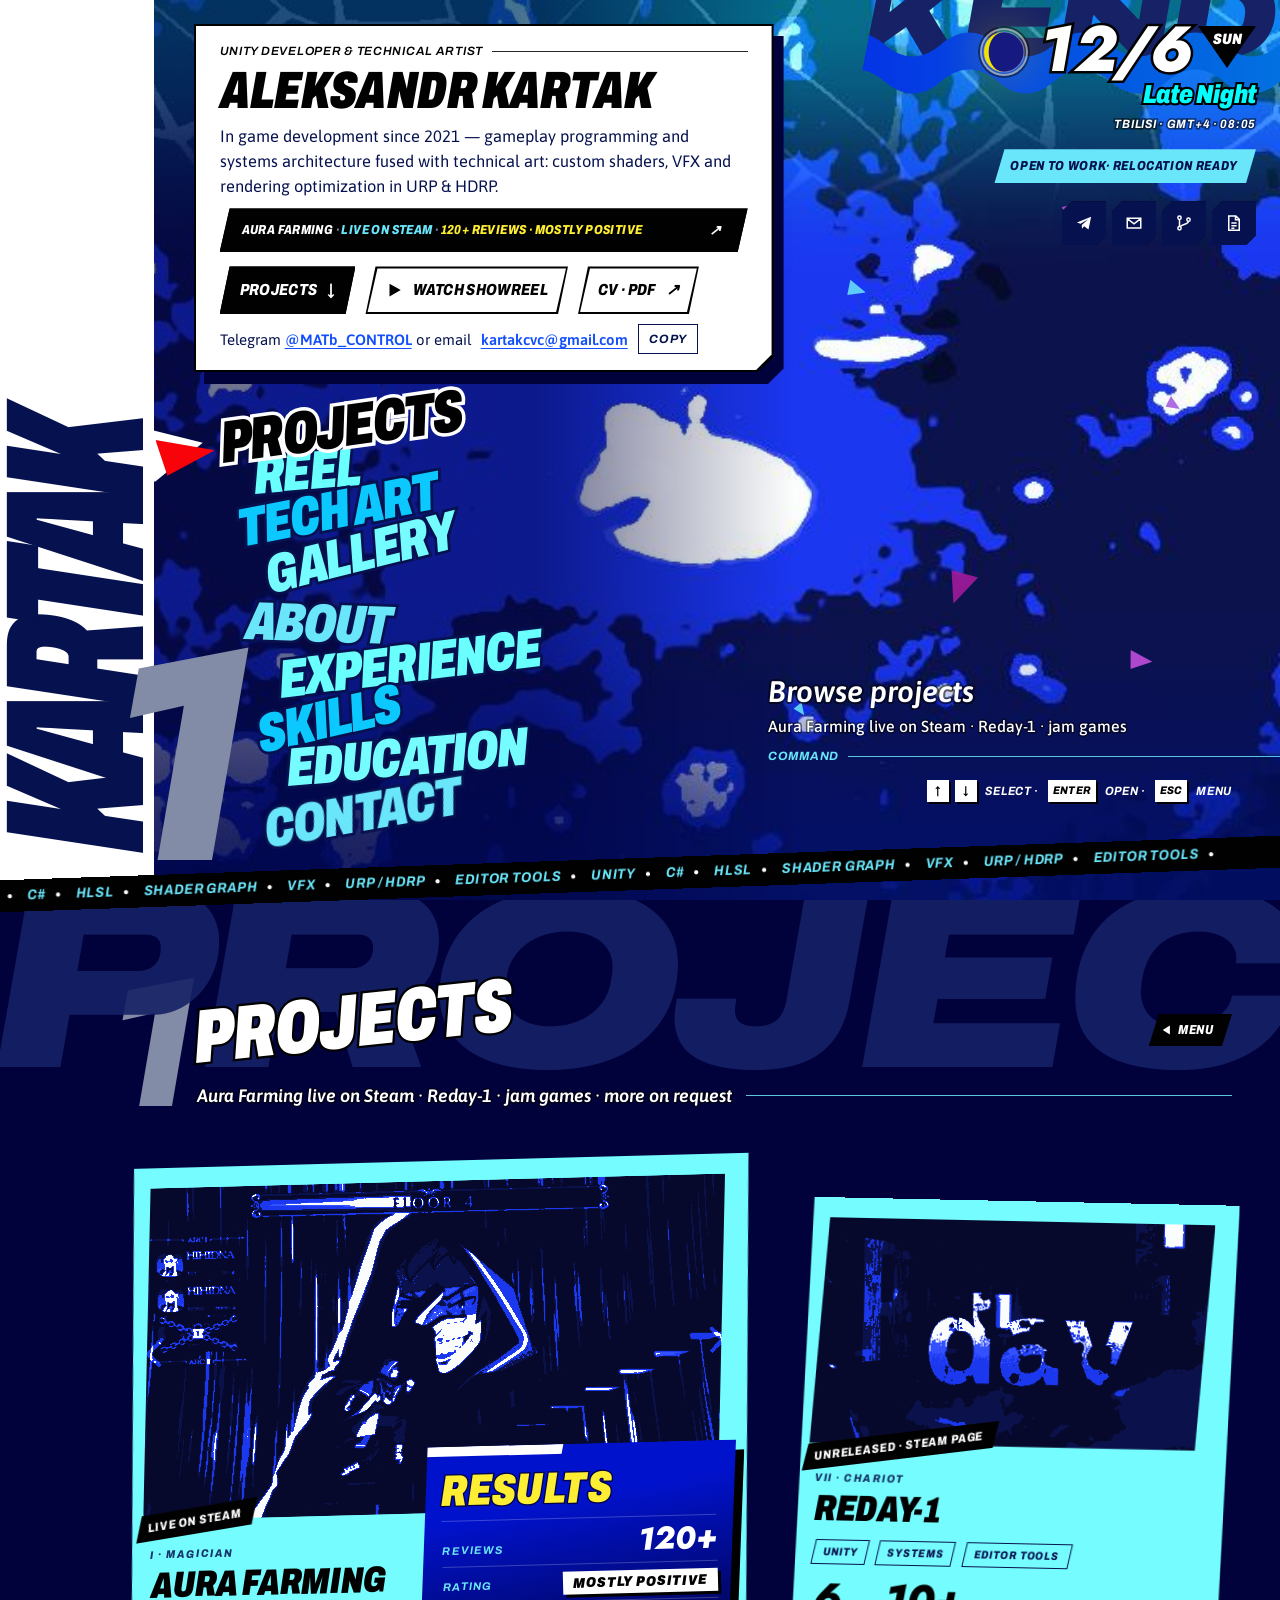
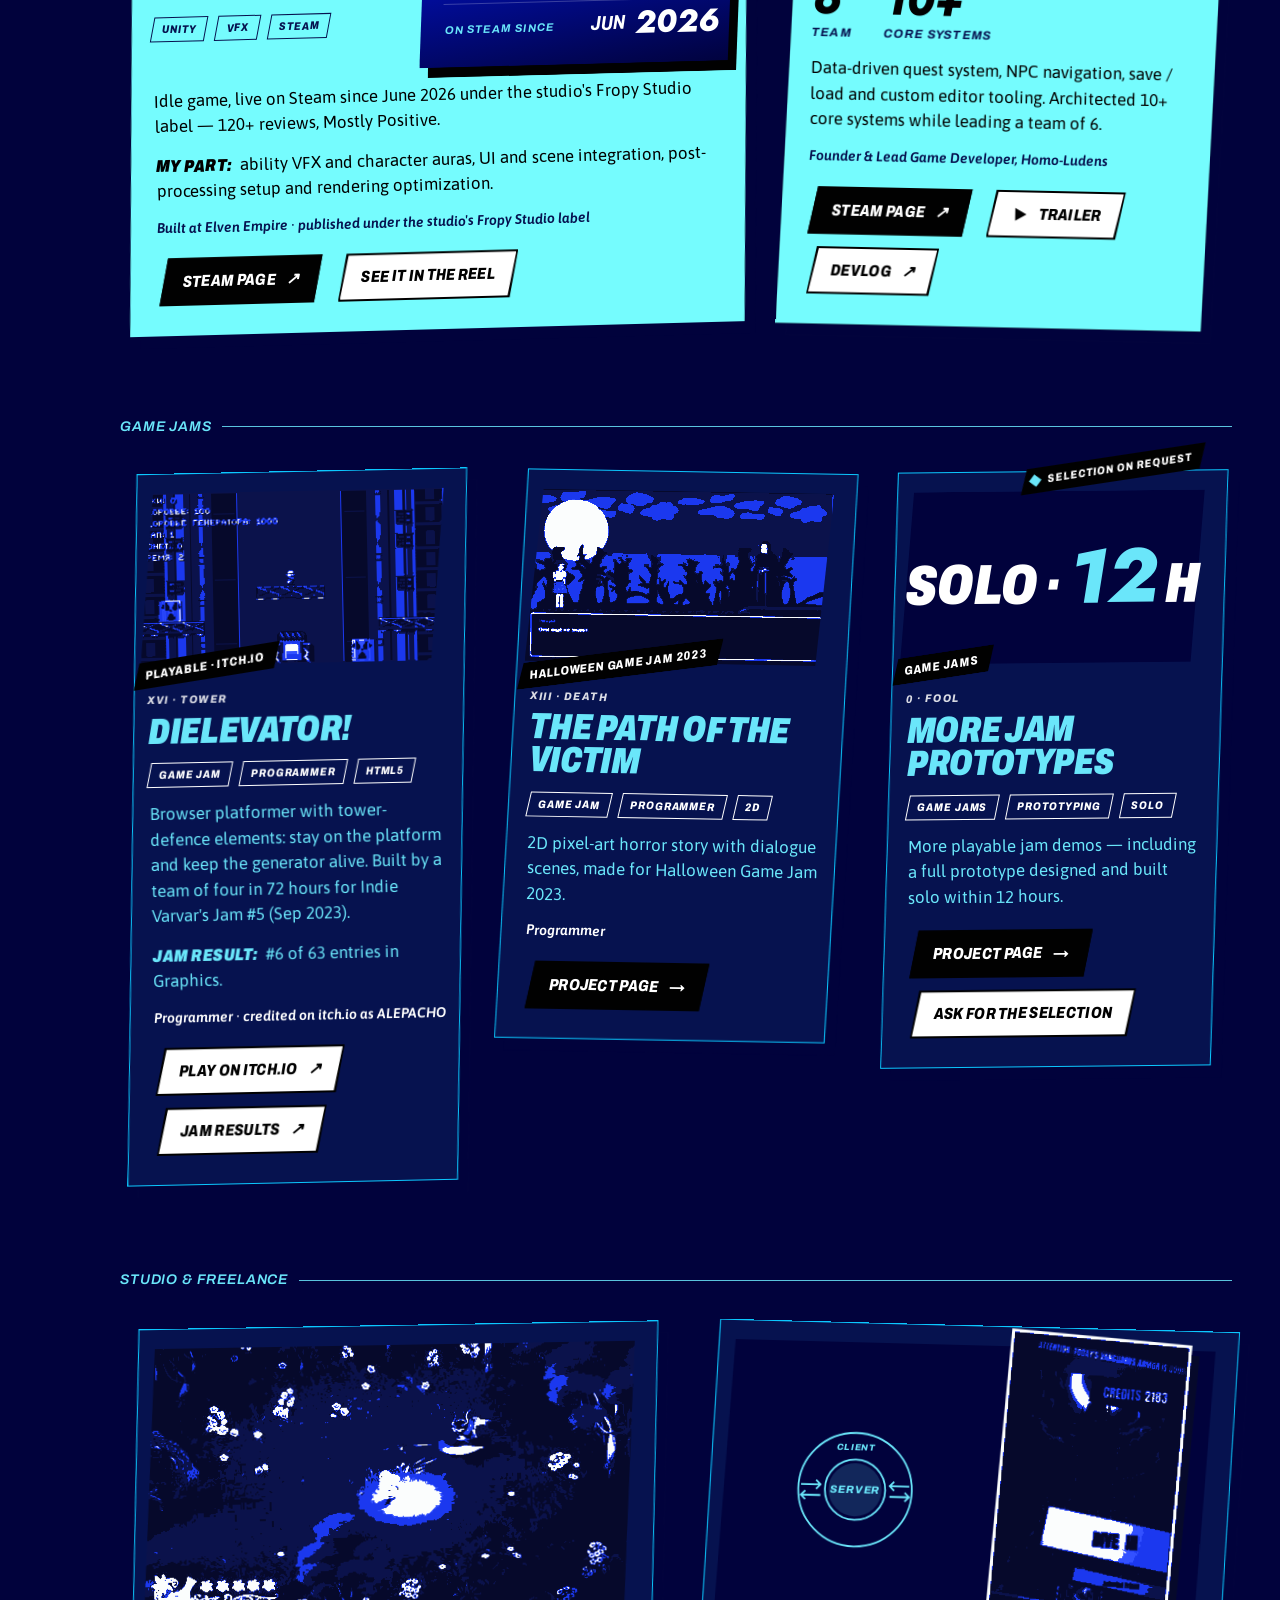
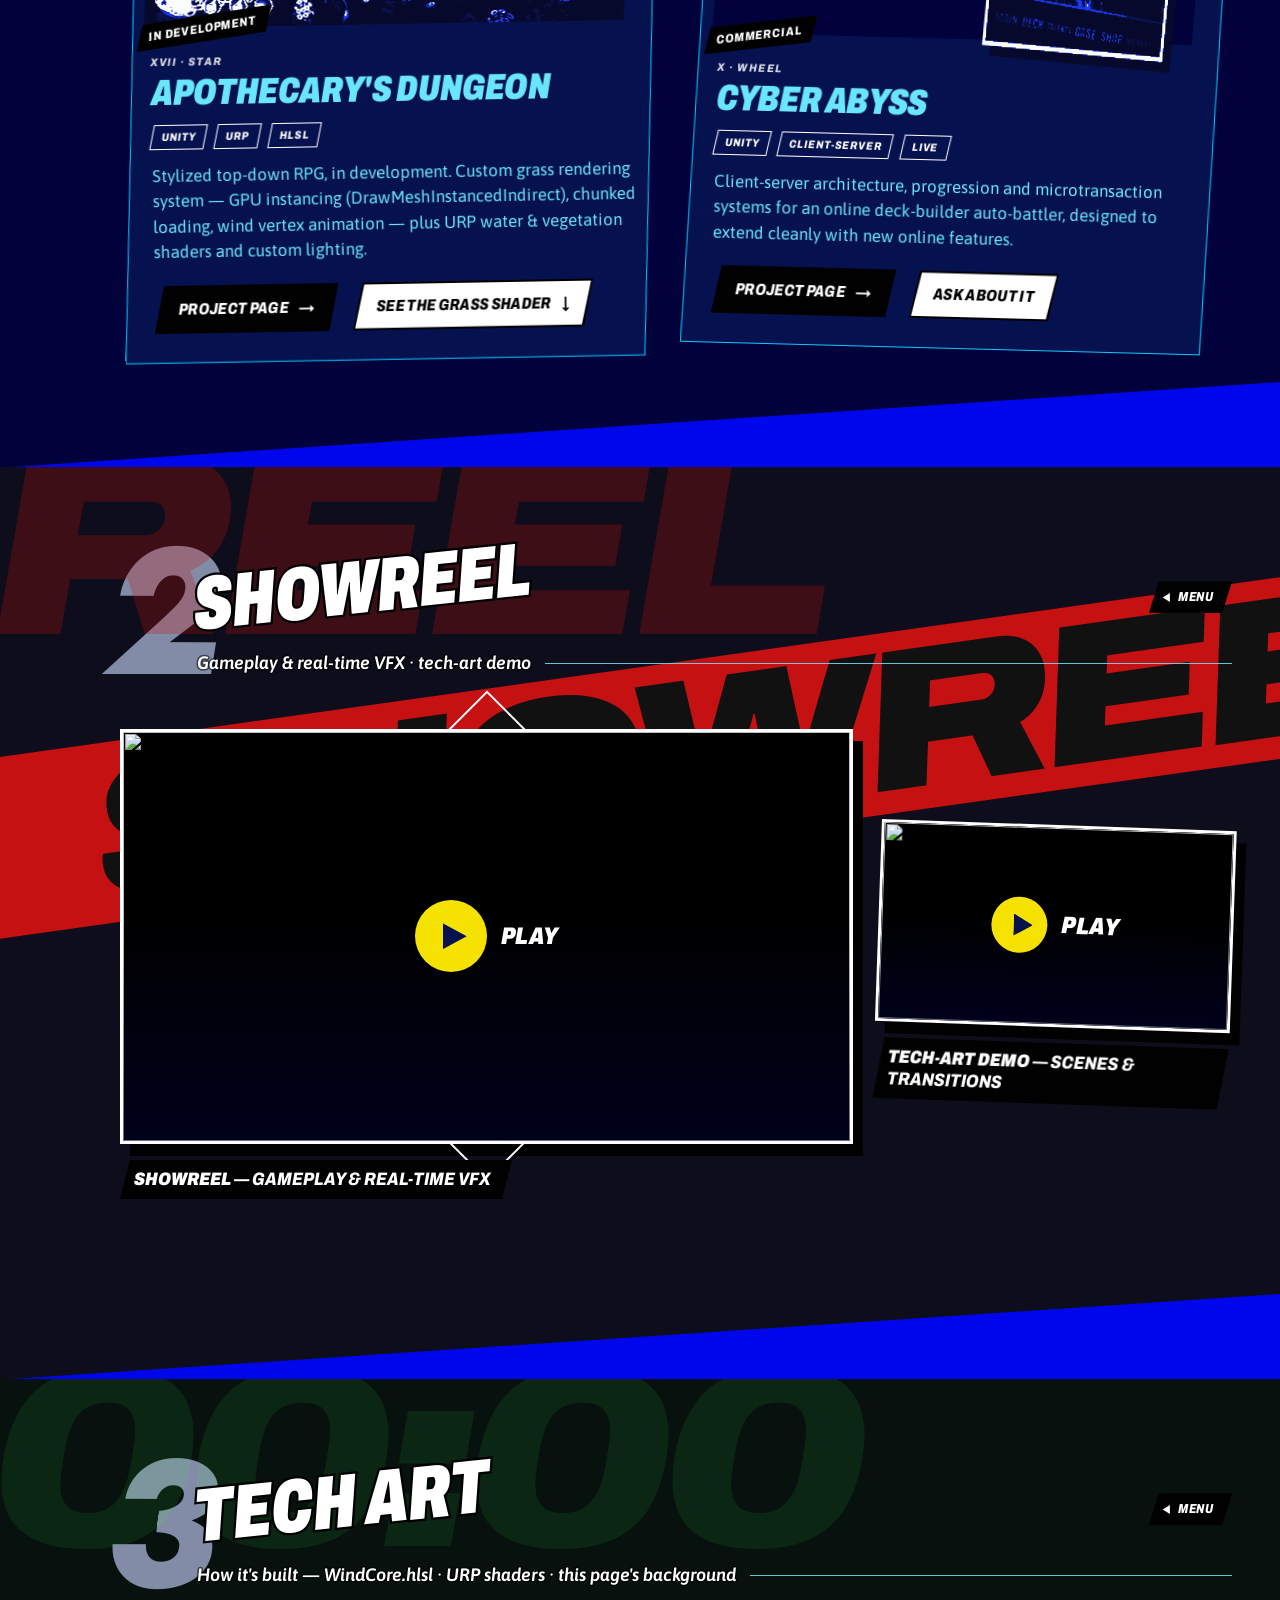
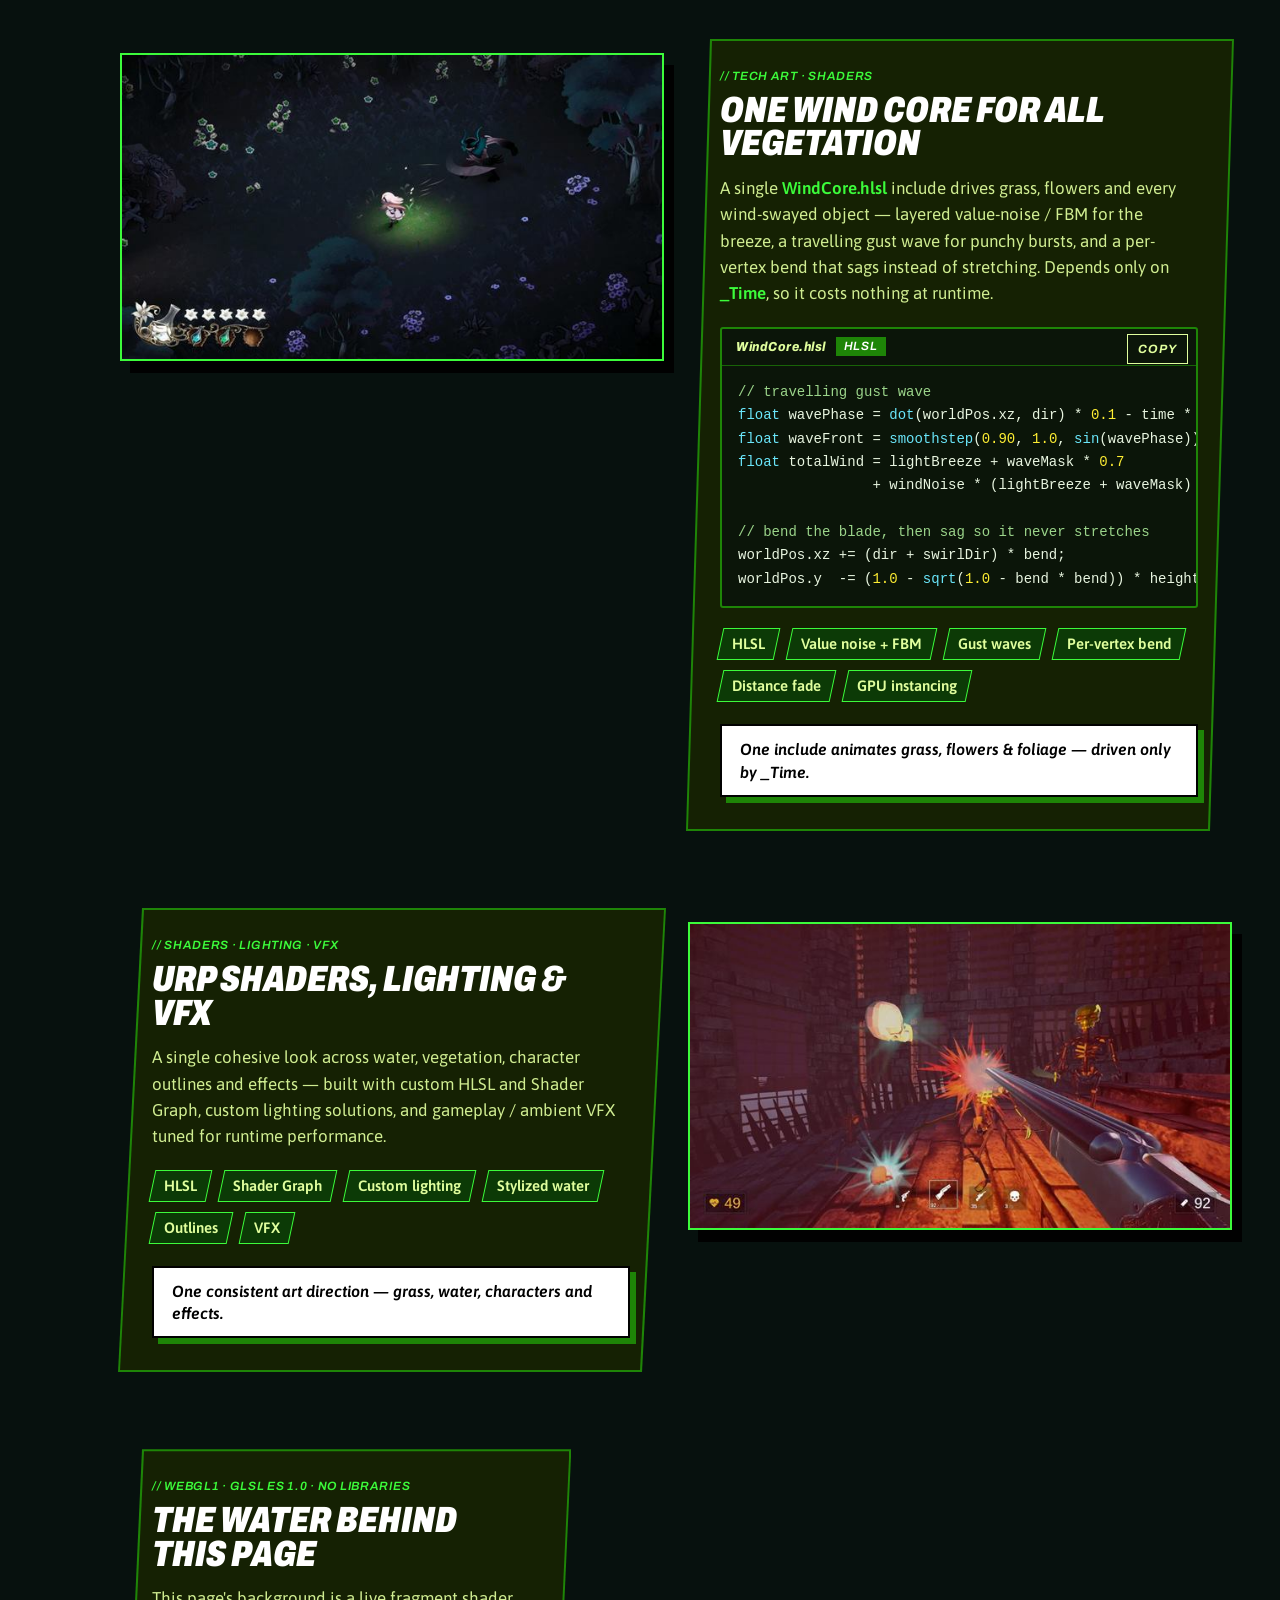
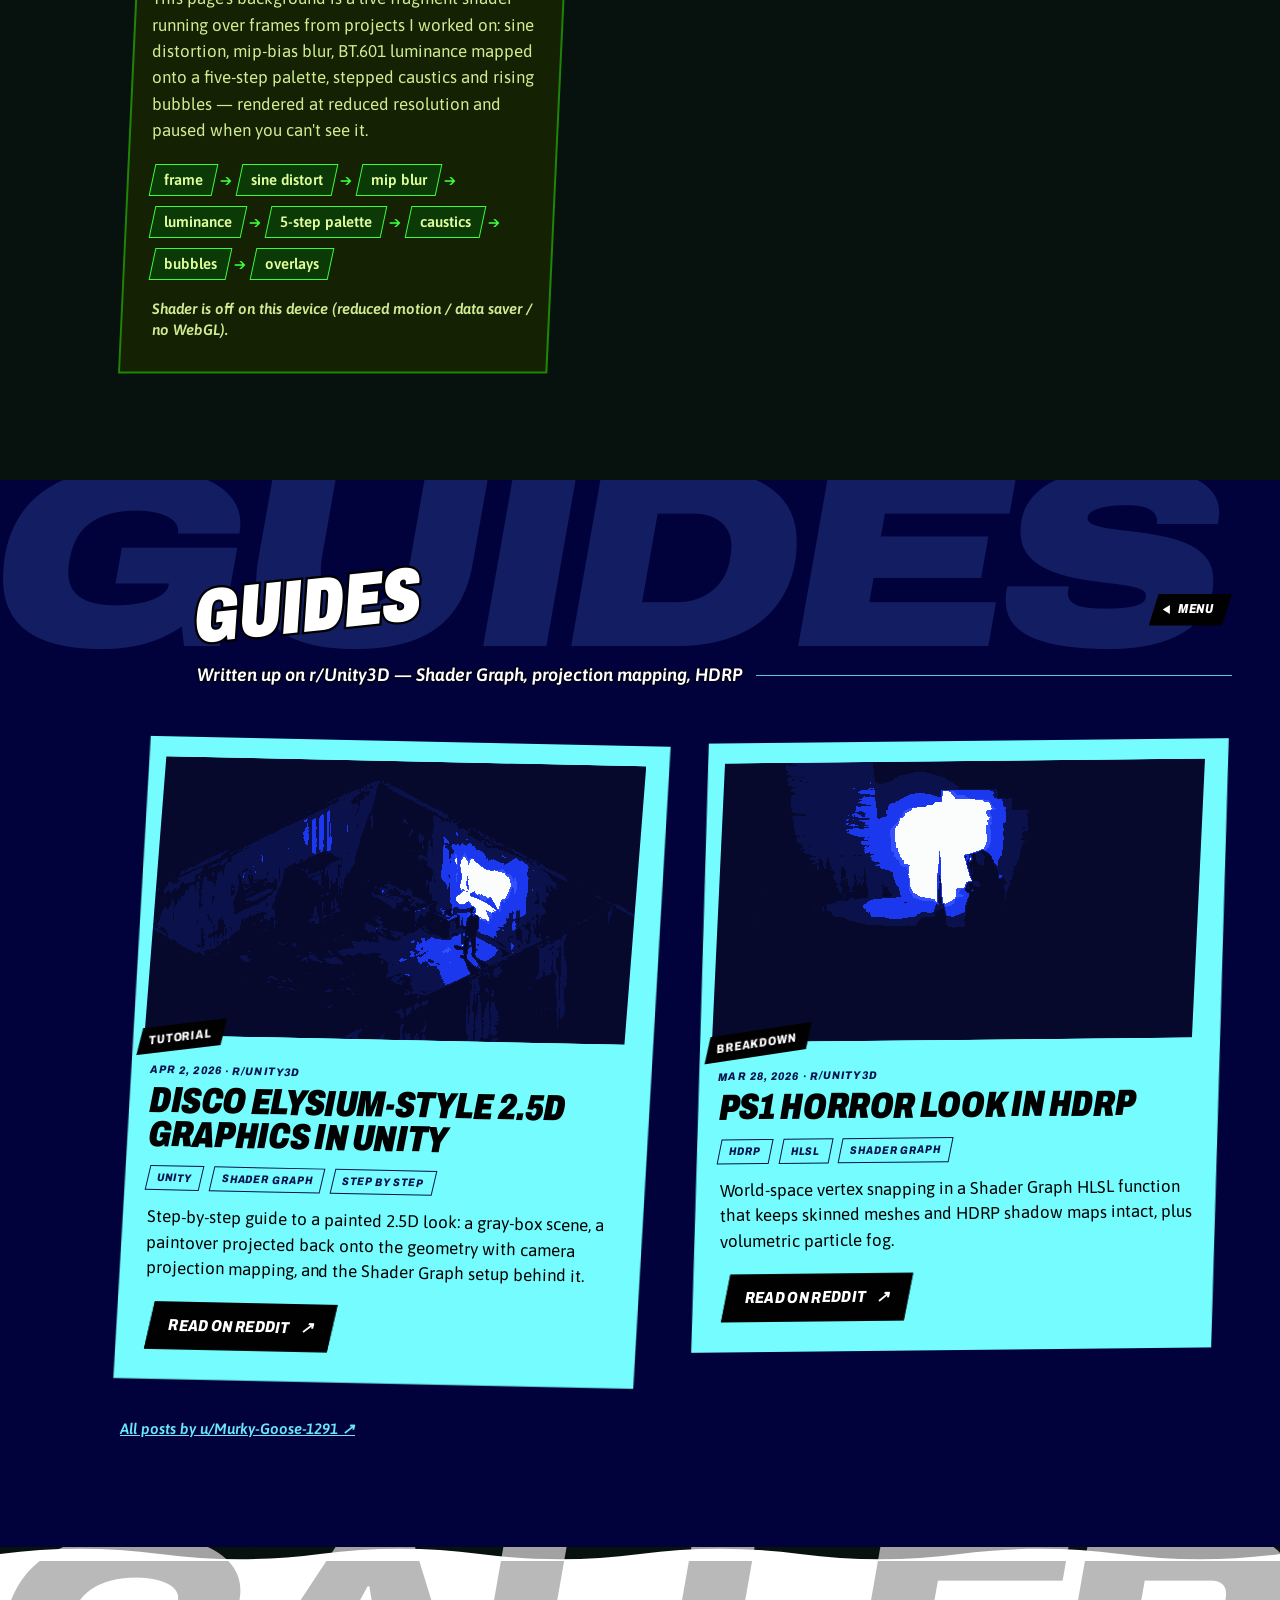
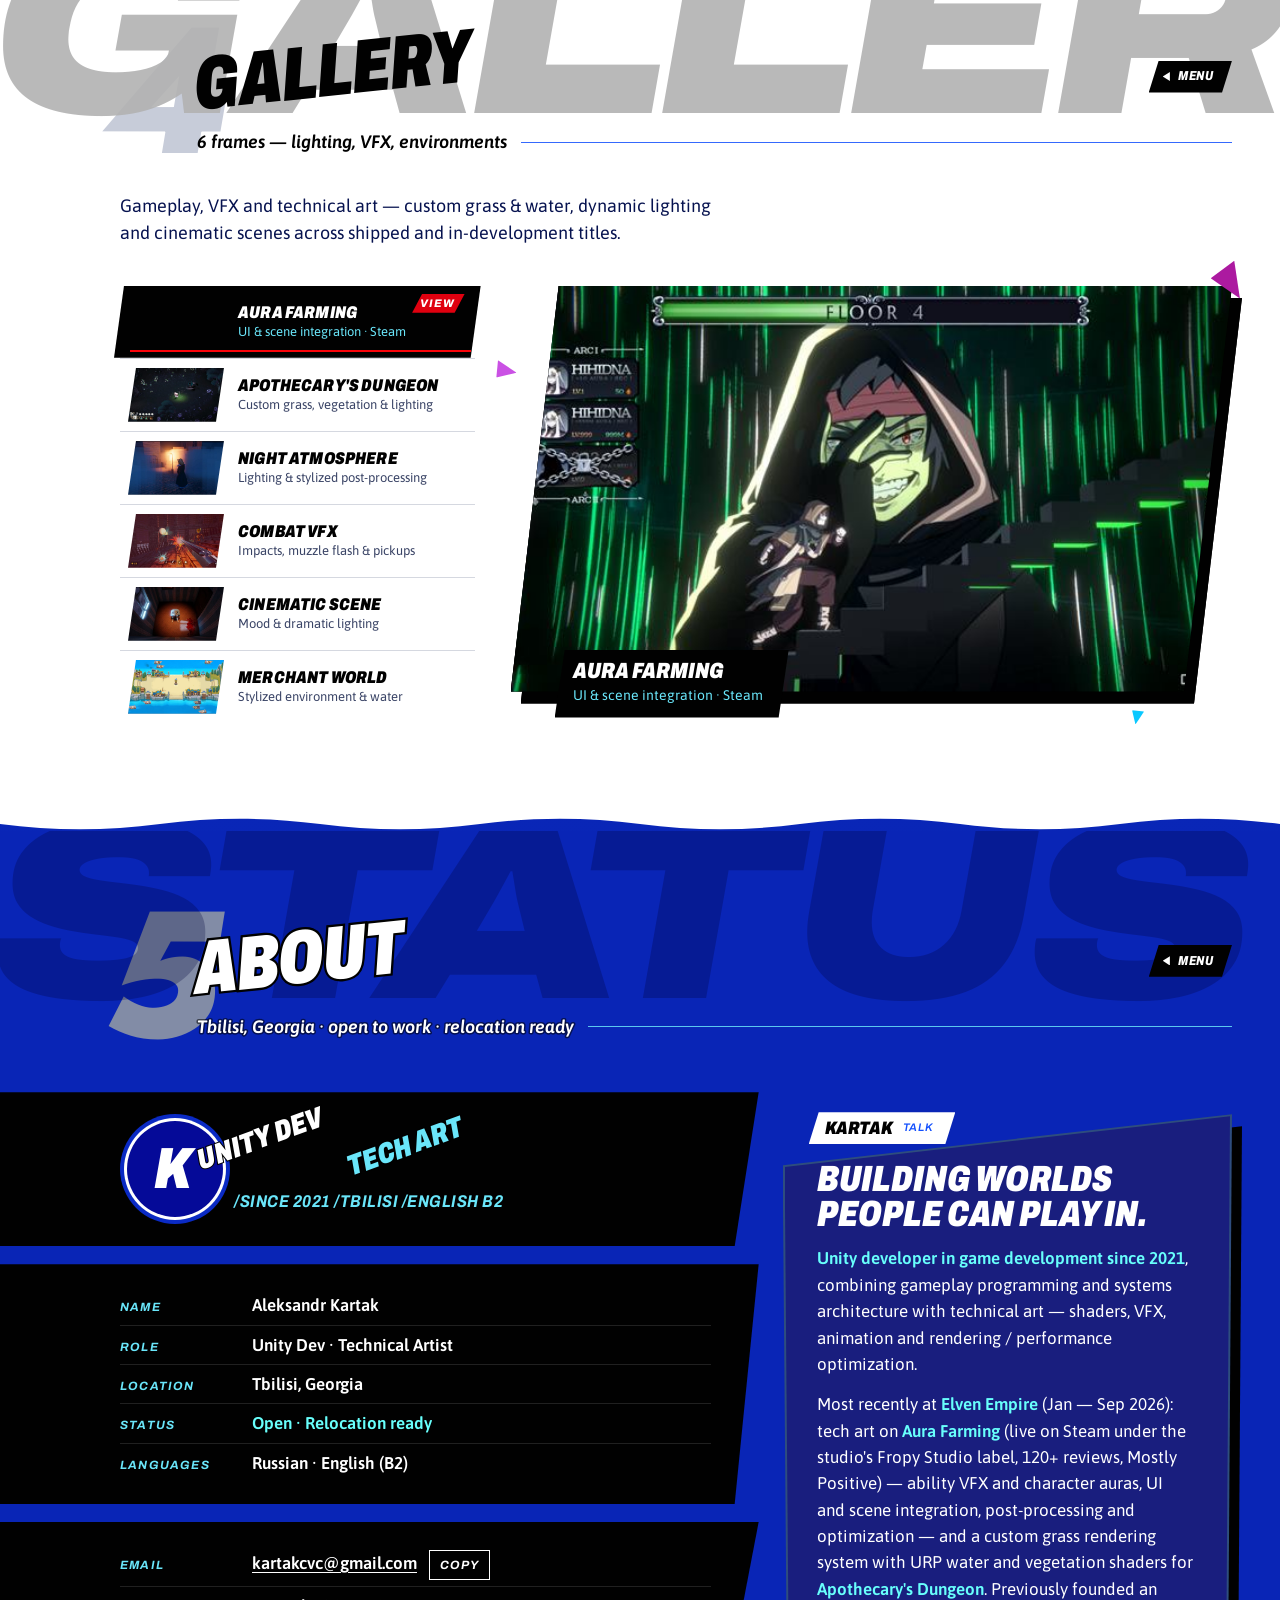
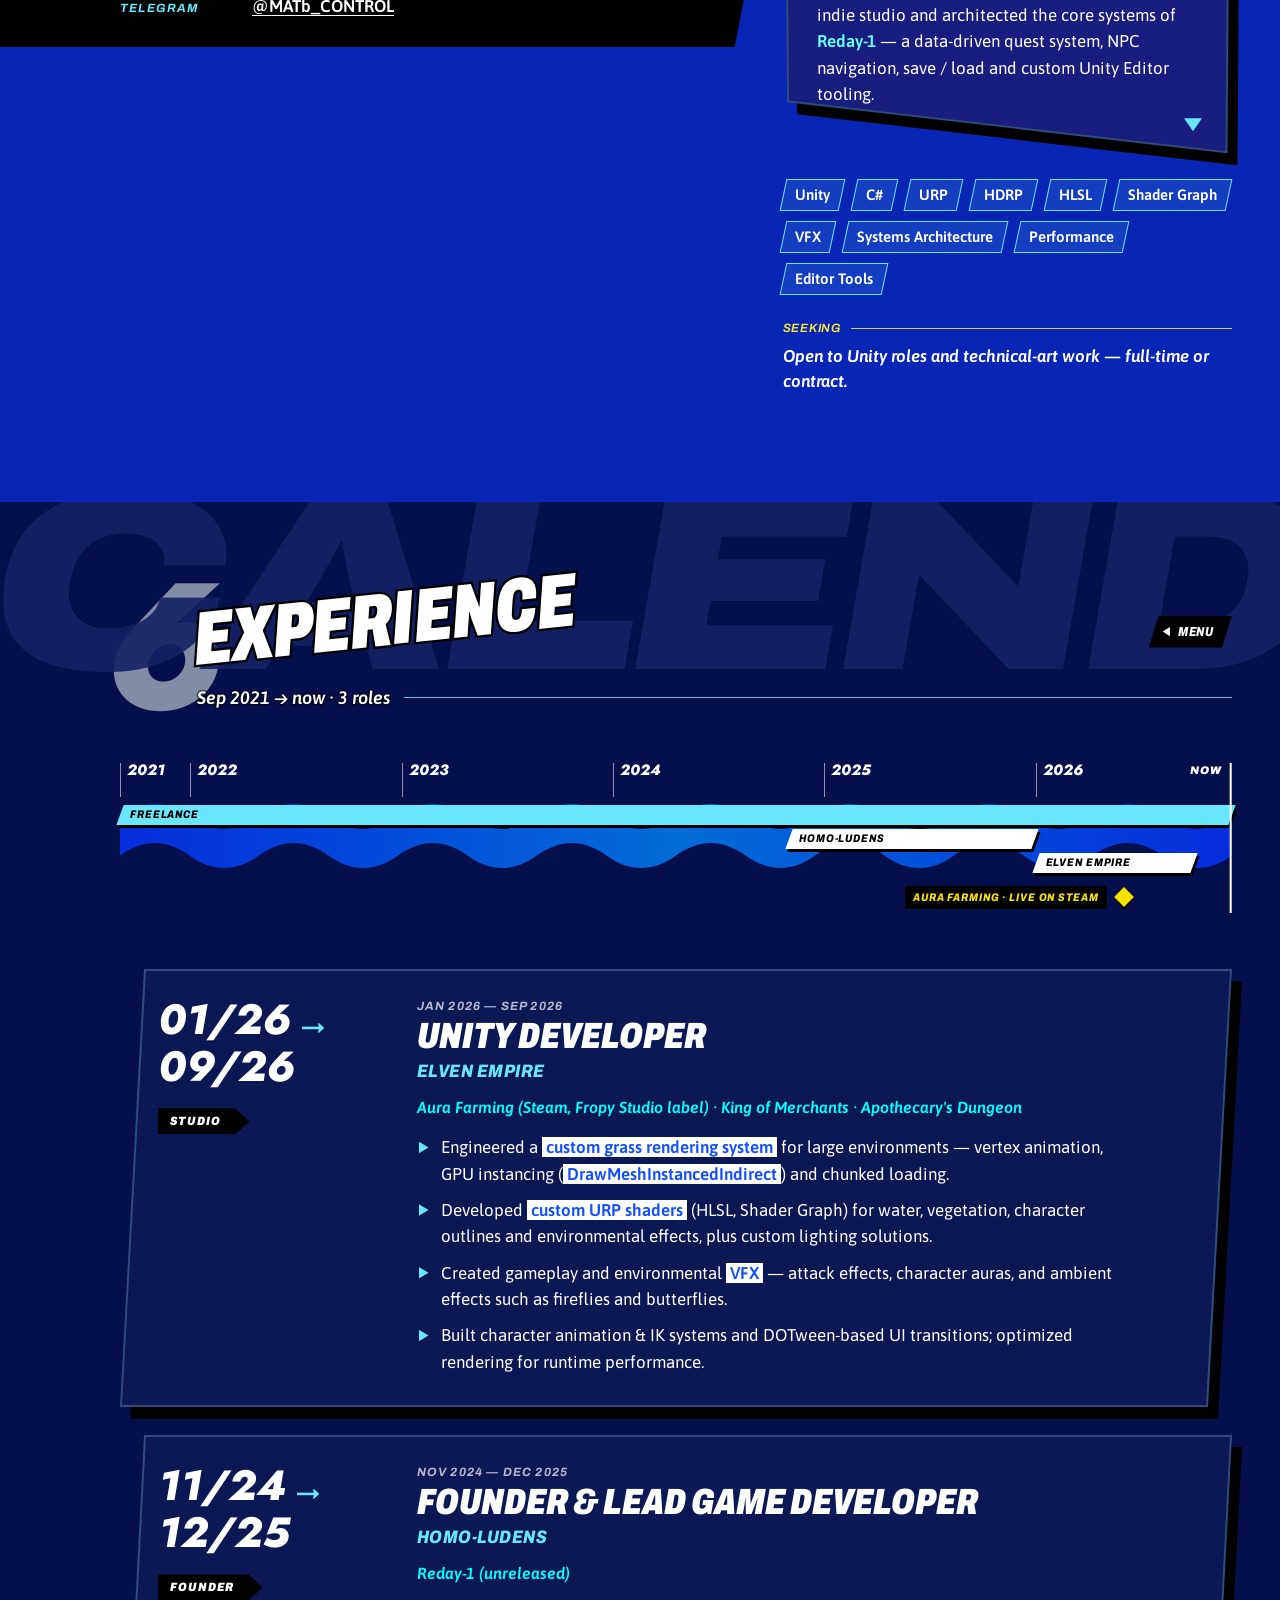
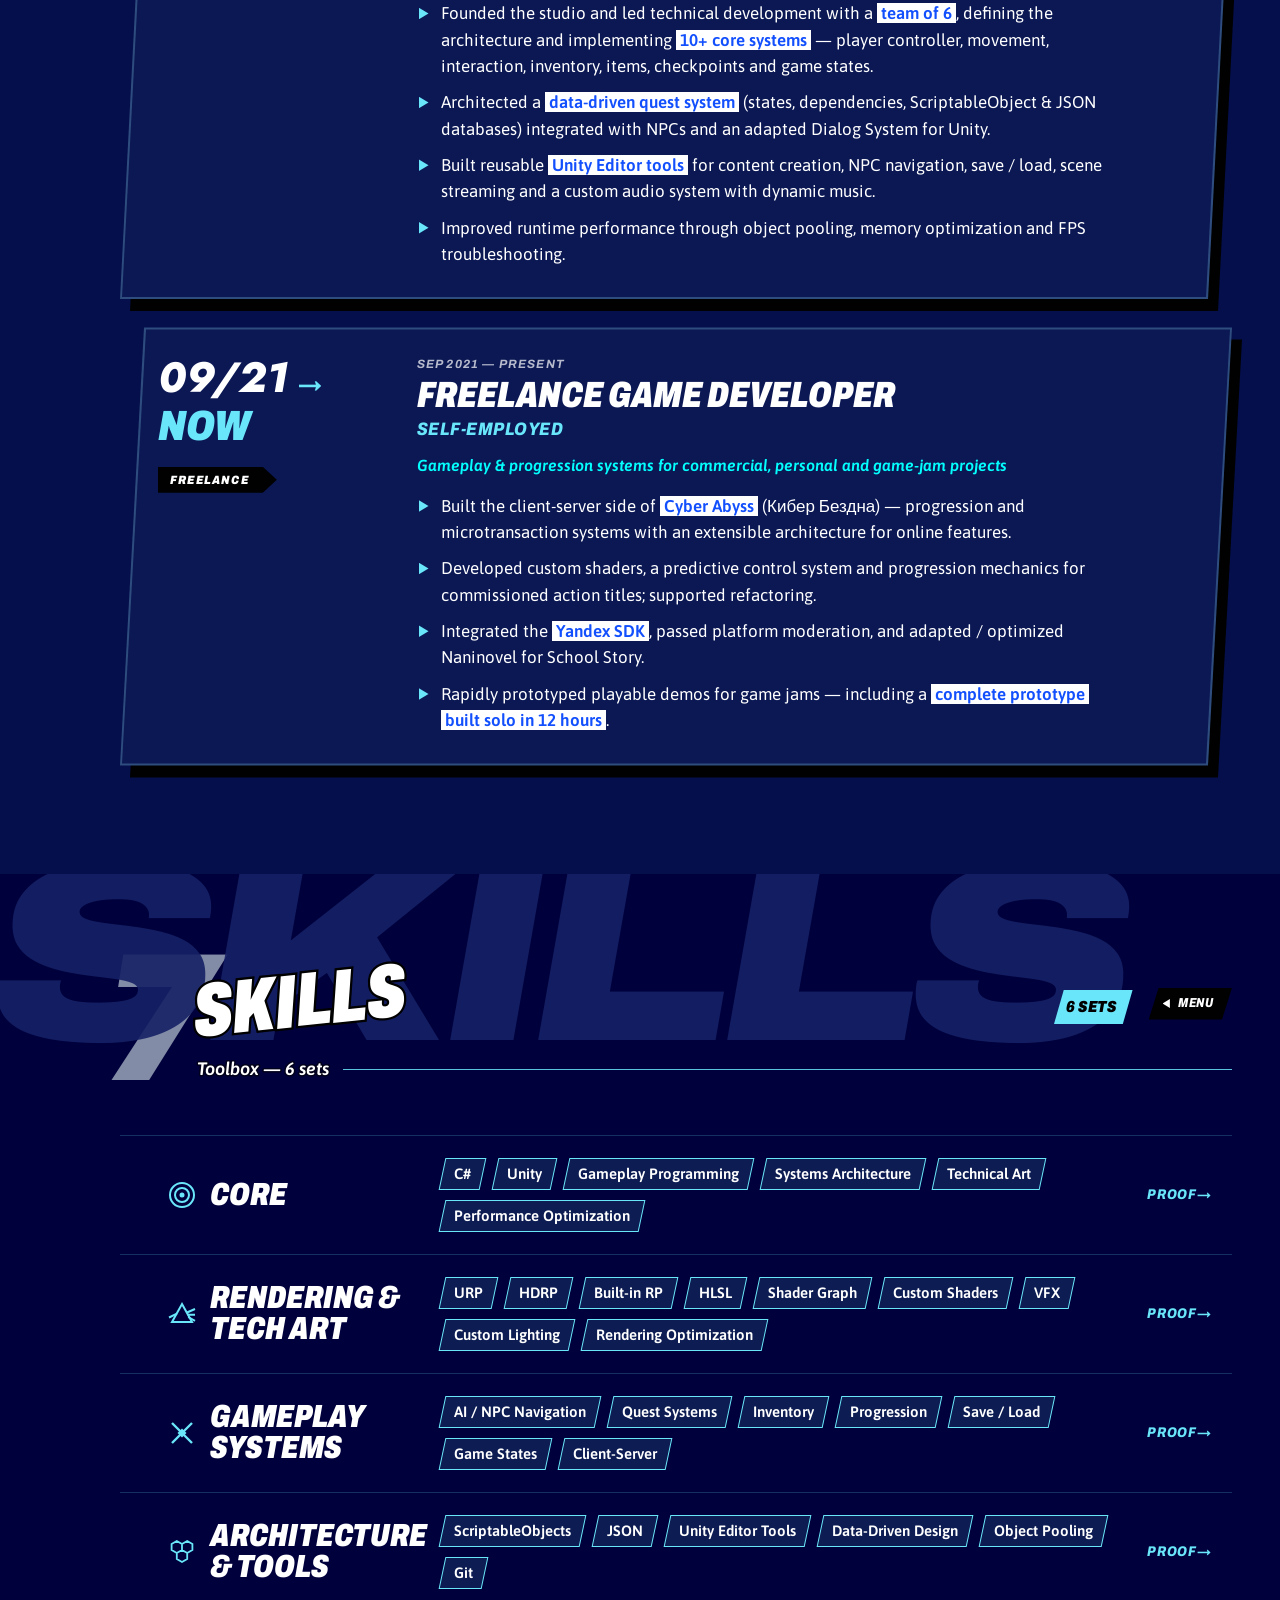
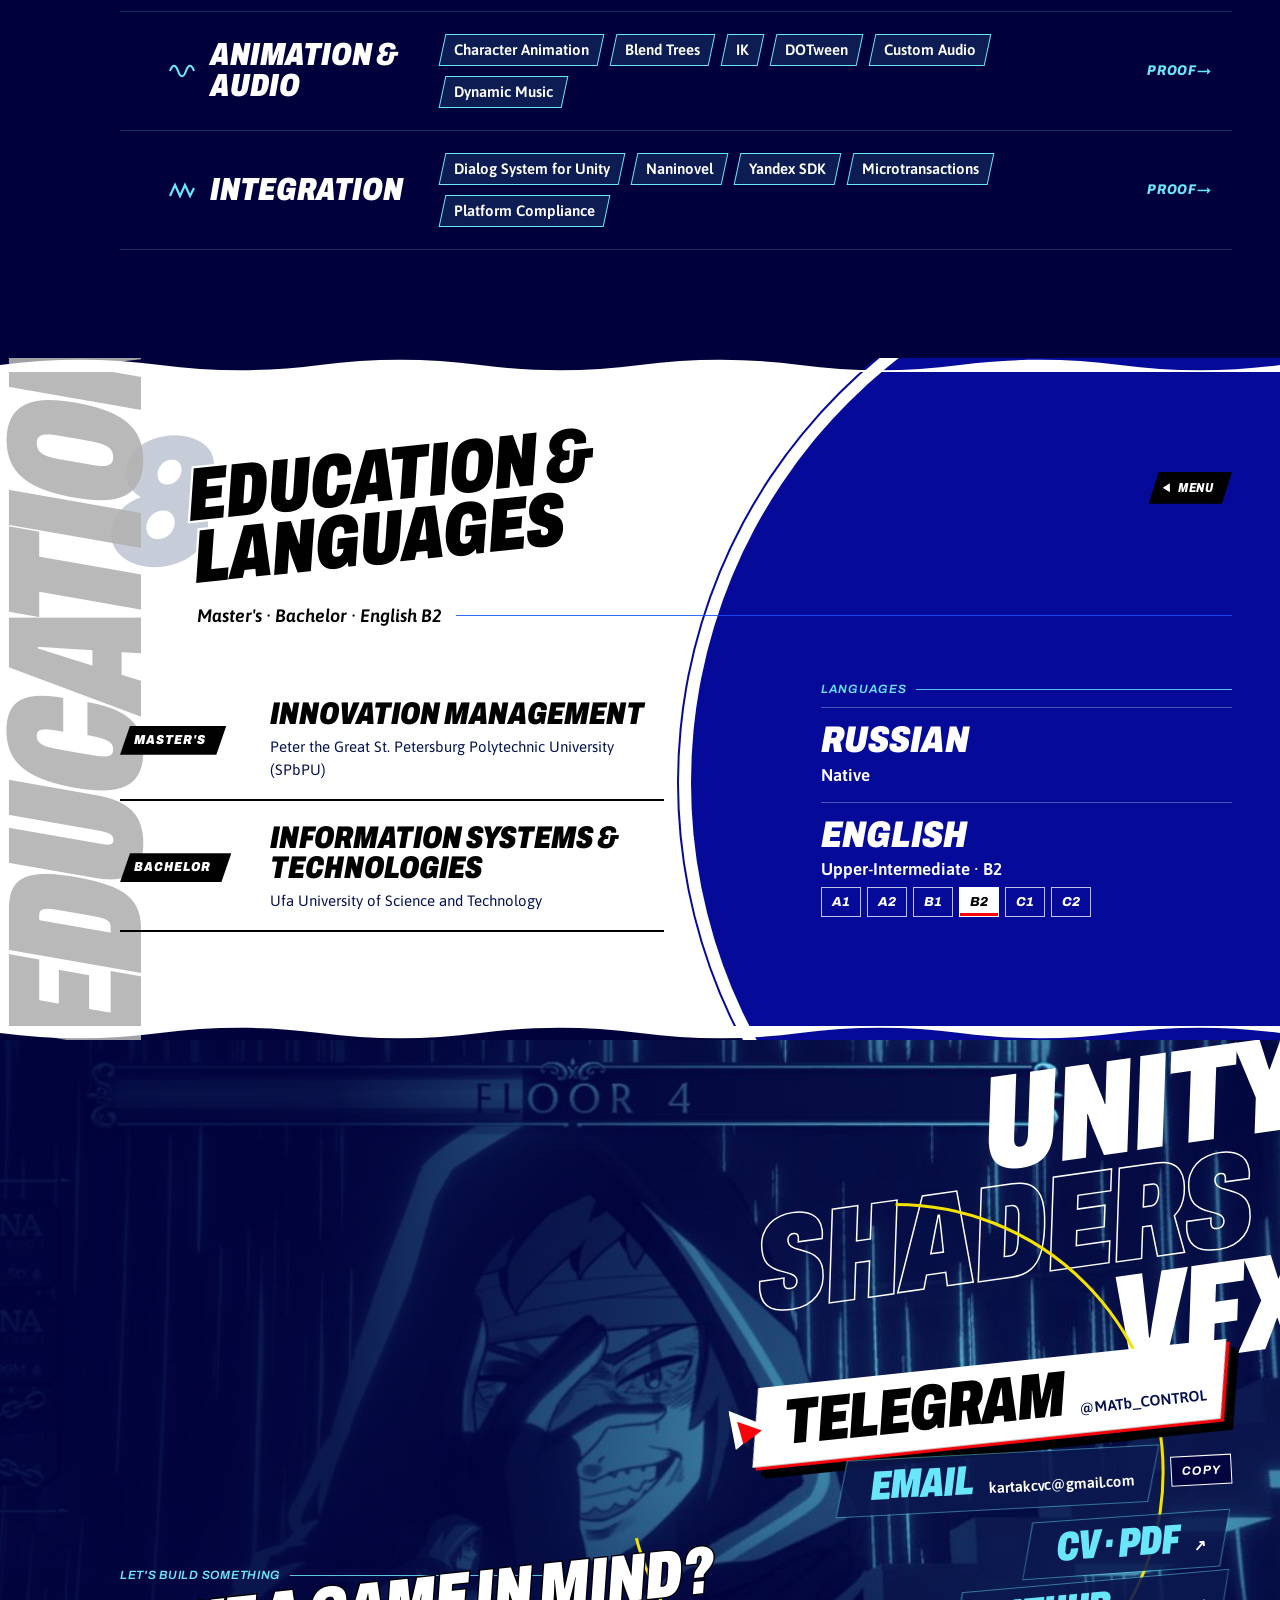
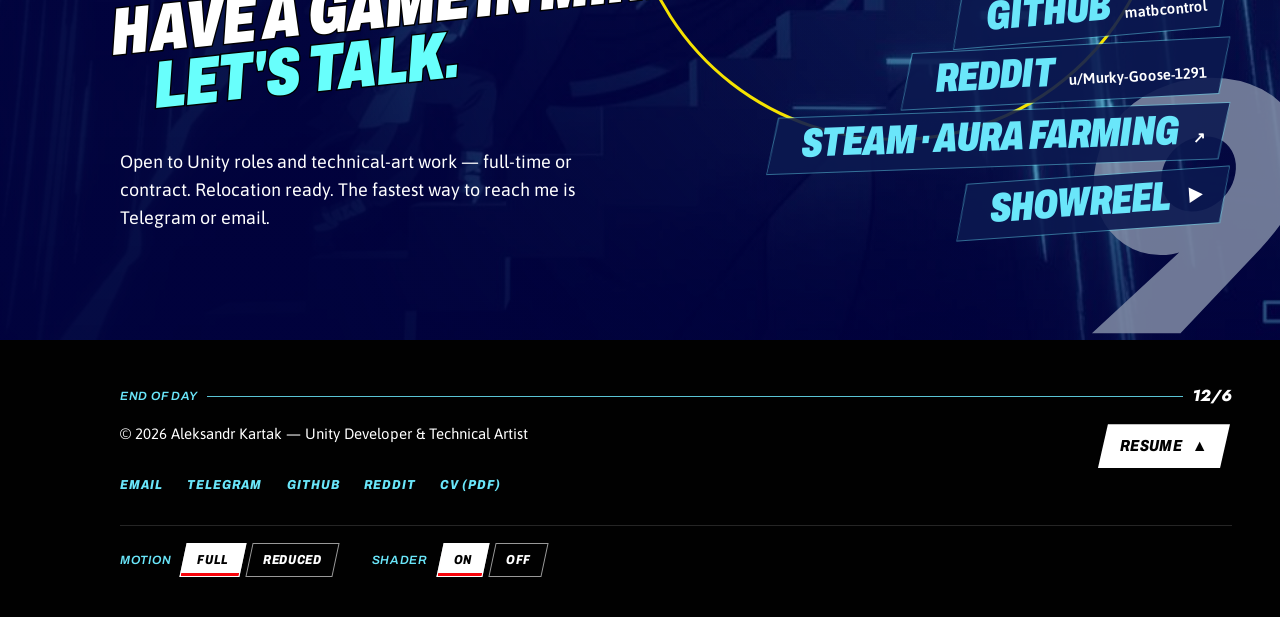
==== index.html @ edb0067b "Cyber Abyss: genre is a deck-builder auto-battler Co-Authored-By: Claude Opus 5.5 <noreply@anthropic" ====
<!DOCTYPE html>
<html lang="en" class="no-js">
<head>
<meta charset="utf-8">
<meta name="viewport" content="width=device-width, initial-scale=1, viewport-fit=cover">
<title>Aleksandr Kartak — Unity Developer &amp; Technical Artist</title>
<meta name="description" content="Unity developer &amp; technical artist since 2021: gameplay systems, custom URP/HDRP shaders, VFX and optimization. Aura Farming is live on Steam.">
<link rel="canonical" href="https://matbcontrol.github.io/">
<meta name="theme-color" content="#06124F">
<meta property="og:type" content="website">
<meta property="og:url" content="https://matbcontrol.github.io/">
<meta property="og:title" content="Aleksandr Kartak — Unity Developer &amp; Technical Artist">
<meta property="og:description" content="Gameplay programming, systems architecture and real-time visuals. Aura Farming is live on Steam (120+ reviews, Mostly Positive).">
<meta property="og:image" content="https://matbcontrol.github.io/assets/og-site-2.jpg">
<meta property="og:image:width" content="1200">
<meta property="og:image:height" content="630">
<meta property="og:image:alt" content="Aleksandr Kartak — Unity Developer &amp; Technical Artist portfolio menu">
<meta name="twitter:card" content="summary_large_image">
<link rel="icon" href="assets/icons/favicon.svg" type="image/svg+xml">
<link rel="apple-touch-icon" href="assets/icons/apple-touch-icon.png">
<script>try{!function(h){var c=h.classList,a=function(k,v){h.setAttribute('data-'+k,v)},s={};c.remove('no-js');c.add('js');try{s=JSON.parse(localStorage.getItem('kartak.settings'))||{}}catch(e){}s.motion=='reduced'&&a('motion','reduced');s.shader=='off'&&a('sea','off');new Date().getHours()||a('hour','zero');if(/[?&]og=1/.test(location.search))c.add('og');else try{s.motion=='reduced'||matchMedia('(prefers-reduced-motion: reduce)').matches||location.hash||sessionStorage.getItem('kartak.intro')||c.add('intro')}catch(e){}}(document.documentElement)}catch(e){}</script>
<link rel="preconnect" href="https://fonts.googleapis.com">
<link rel="preconnect" href="https://fonts.gstatic.com" crossorigin>
<link rel="stylesheet" href="https://fonts.googleapis.com/css2?family=Archivo:ital,wdth,wght@1,62..125,600..900&family=Asap:ital,wght@0,400..600;1,600&display=swap">
<link rel="stylesheet" href="https://fonts.googleapis.com/css2?family=Jost:ital,wght@1,600..800&display=swap&text=0123456789%2F%2B%25.%3A%E2%86%92%E2%80%93">
<link rel="stylesheet" href="assets/css/site.css">
<script src="assets/js/core.js" defer></script>
<script type="application/ld+json">{"@context":"https://schema.org","@graph":[{"@type":"Person","@id":"https://matbcontrol.github.io/#person","name":"Aleksandr Kartak","jobTitle":"Unity Developer & Technical Artist","url":"https://matbcontrol.github.io/","email":"mailto:kartakcvc@gmail.com","address":{"@type":"PostalAddress","addressLocality":"Tbilisi","addressCountry":"GE"},"sameAs":["https://github.com/matbcontrol","https://t.me/MATb_CONTROL","https://www.reddit.com/user/Murky-Goose-1291/"],"knowsAbout":["Unity","C#","HLSL","Shader Graph","URP","HDRP","VFX","Technical Art","Gameplay Programming","Systems Architecture"],"knowsLanguage":["ru","en"]},{"@type":"WebSite","@id":"https://matbcontrol.github.io/#website","name":"Aleksandr Kartak — Unity Developer & Technical Artist","url":"https://matbcontrol.github.io/","inLanguage":"en","author":{"@id":"https://matbcontrol.github.io/#person"}}]}</script>
</head>
<body>
<svg class="defs" width="0" height="0" aria-hidden="true" style="position:absolute;overflow:hidden">
<defs><path id="p-ribbon" d="M0 14C60 2 120 2 180 14S300 26 360 14S480 2 540 14S660 26 720 14S840 2 900 14S1020 26 1080 14S1200 2 1260 14S1380 26 1440 14S1560 2 1620 14S1740 26 1800 14S1920 2 1980 14S2100 26 2160 14S2280 2 2340 14S2460 26 2520 14S2640 2 2700 14S2820 26 2880 14V42C2820 54 2760 54 2700 42S2580 30 2520 42S2400 54 2340 42S2220 30 2160 42S2040 54 1980 42S1860 30 1800 42S1680 54 1620 42S1500 30 1440 42S1320 54 1260 42S1140 30 1080 42S960 54 900 42S780 30 720 42S600 54 540 42S420 30 360 42S240 54 180 42S60 30 0 42Z"/><path id="p-wave" d="M0 28V14C60 0 120 0 180 14S300 28 360 14S480 0 540 14S660 28 720 14S840 0 900 14S1020 28 1080 14S1200 0 1260 14S1380 28 1440 14V28Z"/></defs>
<filter id="fx-blue" x="0" y="0" width="100%" height="100%" color-interpolation-filters="sRGB"><feColorMatrix type="matrix" values=".359 .704 .137 0 0 .359 .704 .137 0 0 .359 .704 .137 0 0 0 0 0 1 0"/><feComponentTransfer><feFuncR type="discrete" tableValues=".024 .024 .024 .024 .024 .024 .047 .047 .047 .047 .106 .106 .106 .106 .106 .2 .988 .988 .988 .988"/><feFuncG type="discrete" tableValues=".039 .039 .039 .039 .039 .039 .071 .071 .071 .071 .22 .22 .22 .22 .22 .318 .996 .996 .996 .996"/><feFuncB type="discrete" tableValues=".169 .169 .169 .169 .169 .169 .298 .298 .298 .298 .941 .941 .941 .941 .941 1 .996 .996 .996 .996"/></feComponentTransfer></filter>
<symbol id="i-tg" viewBox="0 0 24 24"><path fill="currentColor" d="M2.5 11.2 21.5 3.5 18 20.5l-5.8-4.1-2.9 3.2-.3-5L17.6 7 7.4 12.9z"/></symbol>
<symbol id="i-mail" viewBox="0 0 24 24"><path fill="none" stroke="currentColor" stroke-width="2" d="M3 5.5h18v13H3zM3.5 6.5 12 13l8.5-6.5"/></symbol>
<symbol id="i-gh" viewBox="0 0 24 24"><g fill="none" stroke="currentColor" stroke-width="2"><circle cx="6" cy="5" r="2.2"/><circle cx="6" cy="19" r="2.2"/><circle cx="18" cy="7.5" r="2.2"/><path d="M6 7.2v9.6M18 9.7c0 4.3-7.5 3.3-11.2 7.3"/></g></symbol>
<symbol id="i-cv" viewBox="0 0 24 24"><path fill="none" stroke="currentColor" stroke-width="2" d="M5 2.5h9.5L19 7v14.5H5zM14 2.5v5h5M8.5 12h7M8.5 15.5h7M8.5 19h4"/></symbol>
<symbol id="i-play" viewBox="0 0 24 24"><path fill="currentColor" d="M6 3.5 21 12 6 20.5z"/></symbol>
<symbol id="i-menu" viewBox="0 0 24 24"><path fill="currentColor" d="M5.5 4.5h16l-1.2 3h-16zM4.3 10.5h16l-1.2 3h-16zM3.1 16.5h16l-1.2 3h-16z"/></symbol>
<symbol id="g-core" viewBox="0 0 28 28"><g fill="none" stroke="currentColor" stroke-width="2"><circle cx="14" cy="14" r="12"/><circle cx="14" cy="14" r="7"/></g><circle cx="14" cy="14" r="2.5" fill="currentColor"/></symbol>
<symbol id="g-render" viewBox="0 0 28 28"><g fill="none" stroke="currentColor" stroke-width="2"><path d="M14 4 24 22H4z"/><path d="M1 17.5l8-3.8M19 12.5l8-3.5M19.6 14.8H27M20.2 17l6.8 3.8"/></g></symbol>
<symbol id="g-play" viewBox="0 0 28 28"><path fill="none" stroke="currentColor" stroke-width="2.4" d="M4 4l20 20M24 4 4 24"/><path fill="currentColor" d="M14 9.5l4.5 4.5-4.5 4.5L9.5 14z"/></symbol>
<symbol id="g-arch" viewBox="0 0 28 28"><path fill="none" stroke="currentColor" stroke-width="1.8" d="M8.8 3 14 6v6l-5.2 3-5.2-3V6zM19.2 3l5.2 3v6l-5.2 3L14 12V6zM14 12l5.2 3v6L14 24l-5.2-3v-6z"/></symbol>
<symbol id="g-anim" viewBox="0 0 28 28"><path fill="none" stroke="currentColor" stroke-width="2.2" d="M2 14c2.5-7 5.5-7 8 0s5.5 7 8 0 5.5-7 8 0"/></symbol>
<symbol id="g-int" viewBox="0 0 28 28"><path fill="none" stroke="currentColor" stroke-width="2.2" d="M2 20 7 9l5 11 5-11 5 11 4-8"/></symbol>
</svg>
<a class="skip" href="#main">Skip to content</a>
<canvas id="sea" aria-hidden="true"></canvas>
<div class="sea-fb" aria-hidden="true"></div>

<header class="hud">
<svg class="hud__ribbon" viewBox="0 0 2880 56" preserveAspectRatio="none" aria-hidden="true"><defs><linearGradient id="g-ribbon" x1="0" x2="1" y1="0" y2="0"><stop offset="0" style="stop-color:var(--hud-ribbon-a)"/><stop offset=".5" style="stop-color:var(--hud-ribbon-b)"/><stop offset="1" style="stop-color:var(--hud-ribbon-a)"/></linearGradient></defs><use href="#p-ribbon" fill="url(#g-ribbon)"/></svg>
<span class="hud__wm" aria-hidden="true" data-hud="wm"></span>
<a class="hud__menu" href="#menu" data-open="pause" aria-haspopup="dialog"><svg class="ico" aria-hidden="true"><use href="#i-menu"/></svg><span>Menu</span></a>
<span class="hud__sec" aria-hidden="true" data-hud="sec"></span>
<div class="hud__cal" aria-hidden="true"><span class="hud__date" data-hud="date"></span><span class="hud__dow" data-hud="dow"></span><span class="hud__slot" data-hud="slot"></span></div>
<button class="hud__moon" type="button" aria-pressed="false" aria-label="Moon. Toggle 00:00 mode"><svg viewBox="-22 -22 44 44" aria-hidden="true"><circle class="hud__moon-base" r="20"/><path class="hud__moon-lit" d=""/></svg><span class="hud__moon-t" aria-hidden="true">00:00</span></button>
<p class="hud__tz">Tbilisi · GMT+4<span data-hud="tbs"></span></p>
<p class="hud__status">Open to work<span class="hud__rr"> · Relocation ready</span></p>
<ul class="hud__icons">
<li><a class="btn btn--icon has-shape" href="https://t.me/MATb_CONTROL" target="_blank" rel="noopener" aria-label="Telegram @MATb_CONTROL (opens in new tab)"><span class="shape"></span><svg class="ico" aria-hidden="true"><use href="#i-tg"/></svg></a></li>
<li><a class="btn btn--icon has-shape" href="mailto:kartakcvc@gmail.com" aria-label="Email kartakcvc@gmail.com"><span class="shape"></span><svg class="ico" aria-hidden="true"><use href="#i-mail"/></svg></a></li>
<li><a class="btn btn--icon has-shape" href="https://github.com/matbcontrol" target="_blank" rel="noopener" aria-label="GitHub matbcontrol (opens in new tab)"><span class="shape"></span><svg class="ico" aria-hidden="true"><use href="#i-gh"/></svg></a></li>
<li><a class="btn btn--icon has-shape" href="assets/cv/Aleksandr_Kartak_CV.pdf" target="_blank" rel="noopener" aria-label="CV (PDF, opens in new tab)"><span class="shape"></span><svg class="ico" aria-hidden="true"><use href="#i-cv"/></svg></a></li>
</ul>
</header>

<nav class="rail" aria-label="Section index">
<a class="rail__menu" href="#menu" data-open="pause" aria-haspopup="dialog"><span class="tri tri--l"></span><span>Menu</span><kbd aria-hidden="true">Esc</kbd></a>
<span class="rail__label" aria-hidden="true" data-rail="label"></span>
<ol class="rail__list">
<li><a class="rail__i" href="#projects" data-label="01 Projects"><span aria-hidden="true">1</span><span class="vh">Projects</span></a></li>
<li><a class="rail__i" href="#reel" data-label="02 Reel"><span aria-hidden="true">2</span><span class="vh">Reel</span></a></li>
<li><a class="rail__i" href="#tech-art" data-label="03 Tech art"><span aria-hidden="true">3</span><span class="vh">Tech art</span></a></li>
<li><a class="rail__i" href="#gallery" data-label="04 Gallery"><span aria-hidden="true">4</span><span class="vh">Gallery</span></a></li>
<li><a class="rail__i" href="#about" data-label="05 About"><span aria-hidden="true">5</span><span class="vh">About</span></a></li>
<li><a class="rail__i" href="#experience" data-label="06 Experience"><span aria-hidden="true">6</span><span class="vh">Experience</span></a></li>
<li><a class="rail__i" href="#skills" data-label="07 Skills"><span aria-hidden="true">7</span><span class="vh">Skills</span></a></li>
<li><a class="rail__i" href="#education" data-label="08 Education"><span aria-hidden="true">8</span><span class="vh">Education</span></a></li>
<li><a class="rail__i" href="#contact" data-label="09 Contact"><span aria-hidden="true">9</span><span class="vh">Contact</span></a></li>
</ol>
</nav>

<main id="main" tabindex="-1">

<section id="top" class="sec sec--hero hero" data-mode="blue" data-frame="3" aria-labelledby="h-name">
<div class="hero__scrim" aria-hidden="true"></div>
<div class="shards" aria-hidden="true">
<i class="shard" style="--i:0;--x:58%;--y:18%;--s:40px;--c:var(--shard-1);--r:12deg"></i>
<i class="shard" style="--i:1;--x:66%;--y:31%;--s:18px;--c:var(--aqua);--r:-24deg"></i>
<i class="shard" style="--i:2;--x:83%;--y:22%;--s:28px;--c:var(--shard-2);--r:40deg"></i>
<i class="shard" style="--i:3;--x:91%;--y:44%;--s:14px;--c:var(--shard-3);--r:-8deg"></i>
<i class="shard" style="--i:4;--x:74%;--y:63%;--s:32px;--c:var(--shard-1);--r:70deg"></i>
<i class="shard" style="--i:5;--x:62%;--y:78%;--s:12px;--c:var(--aqua);--r:15deg"></i>
<i class="shard" style="--i:6;--x:88%;--y:72%;--s:22px;--c:var(--shard-2);--r:-35deg"></i>
</div>
<div class="spine" aria-hidden="true"><span class="spine__t">Kartak</span></div>
<span class="hero__idx" aria-hidden="true" data-idx>1</span>

<div class="idbox has-shape">
<span class="shape"></span>
<p class="micro idbox__role">Unity Developer &amp; Technical Artist<span class="rule"></span></p>
<h1 id="h-name">Aleksandr Kartak</h1>
<p class="idbox__lead">In game development since 2021 — gameplay programming and systems architecture fused with technical art: custom shaders, VFX and rendering optimization in URP &amp; HDRP.</p>
<p class="idbox__short">Unity Developer &amp; Technical Artist — in game development since 2021.</p>
<a class="proofbar has-shape" href="https://store.steampowered.com/app/4754800/Aura_Farming/" target="_blank" rel="noopener"><span class="shape"></span><span class="proofbar__t">Aura Farming</span><span class="proofbar__sep"> · </span><span class="proofbar__s">Live on Steam</span><span class="proofbar__sep"> · </span><span class="proofbar__n">120+ reviews · Mostly Positive</span><span class="proofbar__ext" aria-hidden="true">↗</span><span class="vh"> (opens in new tab)</span></a>
<div class="idbox__cta">
<a class="btn btn--cmd has-shape" href="#projects"><span class="shape"></span><span>Projects</span><span aria-hidden="true">↓</span></a>
<a class="btn btn--line has-shape" href="#reel" data-open="vdlg" data-yt="Ww_pdifttOQ" data-title="Gameplay &amp; VFX showreel"><span class="shape"></span><svg class="ico" aria-hidden="true"><use href="#i-play"/></svg><span><span class="btn__x">Watch </span>showreel</span></a>
<a class="btn btn--line has-shape btn--tg" href="https://t.me/MATb_CONTROL" target="_blank" rel="noopener"><span class="shape"></span><svg class="ico" aria-hidden="true"><use href="#i-tg"/></svg><span>Telegram</span><span class="vh"> (opens in new tab)</span></a>
<a class="btn btn--line has-shape btn--cv" href="assets/cv/Aleksandr_Kartak_CV.pdf" target="_blank" rel="noopener"><span class="shape"></span><span>CV · PDF</span><span aria-hidden="true">↗</span><span class="vh"> (opens in new tab)</span></a>
</div>
<p class="idbox__mail"><span class="idbox__tg">Telegram <a href="https://t.me/MATb_CONTROL" target="_blank" rel="noopener">@MATb_CONTROL<span class="vh"> (opens in new tab)</span></a> or email</span><span class="idbox__or">or email</span> <a href="mailto:kartakcvc@gmail.com">kartakcvc@gmail.com</a> <button class="btn--copy" type="button" data-copy="kartakcvc@gmail.com" data-announce="Email copied" hidden>Copy</button></p>
</div>

<nav class="cmds cmds--hero" id="menu" aria-label="Sections">
<ol>
<li class="cmd is-sel" style="--i:1;--r:-8deg;--x:0px;--c:var(--aqua)"><a class="cmd__a" href="#projects" data-i="1" data-frame="2" data-tip="Browse projects" data-sub="Aura Farming live on Steam · Reday-1 · jam games"><span class="cmd__cur"></span><span class="cmd__t">Projects</span></a></li>
<li class="cmd" style="--i:2;--r:-5deg;--x:28px;--c:var(--aqua-2)"><a class="cmd__a" href="#reel" data-i="2" data-frame="3" data-tip="Watch the showreel" data-sub="Gameplay &amp; real-time VFX · tech-art demo"><span class="cmd__cur"></span><span class="cmd__t">Reel</span></a></li>
<li class="cmd" style="--i:3;--r:-11deg;--x:12px;--c:var(--aqua-3)"><a class="cmd__a" href="#tech-art" data-i="3" data-frame="3" data-tip="Read the shader breakdowns" data-sub="WindCore.hlsl · URP shaders · guides"><span class="cmd__cur"></span><span class="cmd__t">Tech art</span></a></li>
<li class="cmd" style="--i:4;--r:-14deg;--x:40px;--c:var(--aqua-card)"><a class="cmd__a" href="#gallery" data-i="4" data-frame="4" data-tip="View screenshots" data-sub="6 frames: lighting, VFX, environments"><span class="cmd__cur"></span><span class="cmd__t">Gallery</span></a></li>
<li class="cmd" style="--i:5;--r:2deg;--x:20px;--c:var(--aqua)"><a class="cmd__a" href="#about" data-i="5" data-frame="6" data-tip="Check status" data-sub="Tbilisi, Georgia · open to work · relocation ready"><span class="cmd__cur"></span><span class="cmd__t">About</span></a></li>
<li class="cmd" style="--i:6;--r:-7deg;--x:52px;--c:var(--aqua-2)"><a class="cmd__a" href="#experience" data-i="6" data-frame="1" data-tip="Review experience" data-sub="Sep 2021 → now · 3 roles"><span class="cmd__cur"></span><span class="cmd__t">Experience</span></a></li>
<li class="cmd" style="--i:7;--r:-13deg;--x:30px;--c:var(--aqua-3)"><a class="cmd__a" href="#skills" data-i="7" data-frame="3" data-tip="See the toolbox" data-sub="C# · Unity · HLSL · Shader Graph · VFX · tools"><span class="cmd__cur"></span><span class="cmd__t">Skills</span></a></li>
<li class="cmd" style="--i:8;--r:-5deg;--x:60px;--c:var(--aqua-card)"><a class="cmd__a" href="#education" data-i="8" data-frame="4" data-tip="Education &amp; languages" data-sub="Master's · Bachelor · English B2"><span class="cmd__cur"></span><span class="cmd__t">Education</span></a></li>
<li class="cmd" style="--i:9;--r:-10deg;--x:36px;--c:var(--aqua)"><a class="cmd__a" href="#contact" data-i="9" data-frame="5" data-tip="Get in touch" data-sub="Telegram @MATb_CONTROL · email"><span class="cmd__cur"></span><span class="cmd__t">Contact</span></a></li>
</ol>
</nav>

<div class="tip" aria-hidden="true"><p class="tip__t" data-tip-out="t">Browse projects</p><p class="tip__s" data-tip-out="s">Aura Farming live on Steam · Reday-1 · jam games</p><p class="micro tip__k">Command<span class="rule"></span></p></div>
<p class="prompts" aria-hidden="true"><kbd>↑</kbd><kbd>↓</kbd> Select · <kbd>Enter</kbd> Open · <kbd>Esc</kbd> Menu</p>
<p class="seatag" hidden><span class="seatag__dot"></span>Live shader · Frame: <span data-out="sea-frame">Night atmosphere</span> · <span data-out="sea-fps">--</span> FPS · <button class="seatag__src" type="button" data-open="srcdlg">View source</button></p>

<div class="ticker"><div class="ticker__track">
<ul class="ticker__seq" aria-label="Core stack"><li>Unity</li><li>C#</li><li>HLSL</li><li>Shader Graph</li><li>VFX</li><li>URP / HDRP</li><li>Editor Tools</li></ul>
<ul class="ticker__seq" aria-hidden="true"><li>Unity</li><li>C#</li><li>HLSL</li><li>Shader Graph</li><li>VFX</li><li>URP / HDRP</li><li>Editor Tools</li></ul>
</div></div>
</section>

<section id="projects" class="sec sec--projects" data-mode="blue" data-frame="5" aria-labelledby="h-projects">
<div class="sec__deco" aria-hidden="true"><span class="sh__idx">1</span><span class="sh__wm rv" data-rv="wm">Projects</span></div>
<div class="sec__in">
<header class="sh"><h2 id="h-projects" class="rv" data-rv="h2" tabindex="-1">Projects</h2><p class="sh__tip">Aura Farming live on Steam · Reday-1 · jam games · more on request<span class="rule"></span></p><a class="sh__menu" href="#menu" data-open="pause" aria-haspopup="dialog"><span class="tri tri--l"></span>Menu</a></header>

<div class="pgrid pgrid--main">
<article class="pcard pcard--aura has-shape rv" data-rv="card" style="--tilt:-1.5deg" aria-labelledby="p-aura">
<span class="shape"></span><span class="pcard__cur"></span>
<figure class="pcard__fig"><img src="assets/work/image5-640.jpg" srcset="assets/work/image5-640.jpg 640w, assets/work/image5-1280.jpg 1280w" sizes="(max-width:599px) calc(100vw - 32px), (max-width:1239px) 58vw, 700px" width="1280" height="720" loading="lazy" decoding="async" alt="Aura Farming — anime scene and idle UI"><span class="pcard__status">Live on Steam</span></figure>
<div class="pcard__head"><span class="pcard__arcana" aria-hidden="true">I · Magician</span><h3 id="p-aura">Aura Farming</h3></div>
<ul class="pcard__tags"><li>Unity</li><li>VFX</li><li>Steam</li></ul>
<div class="results" role="group" aria-label="Aura Farming on Steam: 120+ reviews, Mostly Positive, live since June 2026" data-fx="rankup">
<p class="results__h">Results</p>
<dl class="results__list">
<div class="results__row"><dt>Reviews</dt><dd><span class="num">120+</span></dd></div>
<div class="results__row"><dt>Rating</dt><dd><span class="slab results__stamp">Mostly Positive</span></dd></div>
<div class="results__row"><dt>On Steam since</dt><dd><span class="suf">Jun</span> <span class="num">2026</span></dd></div>
</dl>
<span class="results__fx" aria-hidden="true"><i></i><i></i><i></i><i></i><i></i><i></i></span>
</div>
<p class="pcard__desc">Idle game, live on Steam since June 2026 under the studio's Fropy Studio label — 120+ reviews, Mostly Positive.</p>
<p class="pcard__part"><b>My part:</b> ability VFX and character auras, UI and scene integration, post-processing setup and rendering optimization.</p>
<p class="pcard__credit">Built at Elven Empire · published under the studio's Fropy Studio label</p>
<div class="pcard__cta">
<a class="btn btn--cmd has-shape" href="https://store.steampowered.com/app/4754800/Aura_Farming/" target="_blank" rel="noopener"><span class="shape"></span><span>Steam page</span><span aria-hidden="true">↗</span><span class="vh"> (opens in new tab)</span></a>
<a class="btn btn--line has-shape" href="#reel"><span class="shape"></span><span>See it in the reel</span></a>
</div>
</article>

<article class="pcard pcard--reday has-shape rv" data-rv="card" style="--tilt:1.2deg" aria-labelledby="p-reday">
<span class="shape"></span><span class="pcard__cur"></span>
<figure class="pcard__fig"><img src="assets/work/reday-cover.jpg" width="460" height="215" loading="lazy" decoding="async" alt="REday-1 — Steam store cover"><span class="pcard__status">Unreleased · Steam page</span></figure>
<div class="pcard__head"><span class="pcard__arcana" aria-hidden="true">VII · Chariot</span><h3 id="p-reday">Reday-1</h3></div>
<ul class="pcard__tags"><li>Unity</li><li>Systems</li><li>Editor Tools</li></ul>
<dl class="pcard__stats pcard__stats--row"><div class="stat"><dt>Team</dt><dd class="num">6</dd></div><div class="stat"><dt>Core systems</dt><dd class="num">10+</dd></div></dl>
<p class="pcard__desc">Data-driven quest system, NPC navigation, save / load and custom editor tooling. Architected 10+ core systems while leading a team of 6.</p>
<p class="pcard__credit">Founder &amp; Lead Game Developer, Homo-Ludens</p>
<div class="pcard__cta">
<a class="btn btn--cmd has-shape" href="https://store.steampowered.com/app/3595410/REday_1/" target="_blank" rel="noopener"><span class="shape"></span><span>Steam page</span><span aria-hidden="true">↗</span><span class="vh"> (opens in new tab)</span></a>
<a class="btn btn--line has-shape" href="https://www.youtube.com/watch?v=4vHIMbuXXbs" target="_blank" rel="noopener" data-open="vdlg" data-yt="4vHIMbuXXbs" data-title="REday -1 Trailer"><span class="shape"></span><svg class="ico" aria-hidden="true"><use href="#i-play"/></svg><span>Trailer</span></a>
<a class="btn btn--line has-shape" href="https://www.reddit.com/r/IndieGameDevs/comments/1pkqv9b/about_my_game_and_eternity/" target="_blank" rel="noopener"><span class="shape"></span><span>Devlog</span><span aria-hidden="true">↗</span><span class="vh"> (opens in new tab)</span></a>
</div>
</article>
</div>

<p class="micro pgrid__label">Game jams<span class="rule"></span></p>
<div class="pgrid pgrid--req pgrid--jam">
<article class="pcard pcard--req pcard--game has-shape rv" data-rv="card" style="--tilt:-1.2deg" aria-labelledby="p-diel">
<span class="shape"></span><span class="pcard__cur"></span>
<figure class="pcard__fig"><img src="assets/work/jam-dielevator-640.jpg" srcset="assets/work/jam-dielevator-640.jpg 640w, assets/work/jam-dielevator-1280.jpg 1280w" sizes="(max-width:599px) calc(100vw - 32px), 380px" width="1280" height="720" loading="lazy" decoding="async" alt="Dielevator! — pixel-art platformer: the player on a platform between two industrial shafts, a generator below"><span class="pcard__status">Playable · itch.io</span></figure>
<div class="pcard__head"><span class="pcard__arcana" aria-hidden="true">XVI · Tower</span><h3 id="p-diel">Dielevator!</h3></div>
<ul class="pcard__tags"><li>Game jam</li><li>Programmer</li><li>HTML5</li></ul>
<p class="pcard__desc">Browser platformer with tower-defence elements: stay on the platform and keep the generator alive. Built by a team of four in 72 hours for Indie Varvar's Jam #5 (Sep 2023).</p>
<p class="pcard__part"><b>Jam result:</b> #6 of 63 entries in Graphics.</p>
<p class="pcard__credit">Programmer · credited on itch.io as ALEPACHO</p>
<div class="pcard__cta">
<a class="btn btn--line has-shape" href="https://alepacho.itch.io/dielevatorfixed" target="_blank" rel="noopener"><span class="shape"></span><span>Play on itch.io</span><span aria-hidden="true">↗</span><span class="vh"> (opens in new tab)</span></a>
<a class="btn btn--line has-shape" href="https://itch.io/jam/indie-varvars-jam-5/rate/2267607" target="_blank" rel="noopener"><span class="shape"></span><span>Jam results</span><span aria-hidden="true">↗</span><span class="vh"> (opens in new tab)</span></a>
</div>
</article>

<article class="pcard pcard--req pcard--game pcard--victim has-shape rv" data-rv="card" style="--tilt:1deg" aria-labelledby="p-victim">
<span class="shape"></span><span class="pcard__cur"></span>
<figure class="pcard__fig"><img src="assets/work/jam-victim-640.jpg" srcset="assets/work/jam-victim-640.jpg 640w, assets/work/jam-victim-1280.jpg 1280w" sizes="(max-width:599px) calc(100vw - 32px), 380px" width="1280" height="650" loading="lazy" decoding="async" alt="The Path of the Victim — pixel-art night scene under a full moon: a girl faces a masked hooded figure, dialogue box below"><span class="pcard__status">Halloween Game Jam 2023</span></figure>
<div class="pcard__head"><span class="pcard__arcana" aria-hidden="true">XIII · Death</span><h3 id="p-victim">The Path of the Victim</h3></div>
<ul class="pcard__tags"><li>Game jam</li><li>Programmer</li><li>2D</li></ul>
<p class="pcard__desc">2D pixel-art horror story with dialogue scenes, made for Halloween Game Jam 2023.</p>
<p class="pcard__credit">Programmer</p>
<div class="pcard__cta"><a class="btn btn--cmd has-shape" href="game-jams.html#victim"><span class="shape"></span><span>Project page</span><span aria-hidden="true">→</span><span class="vh">: The Path of the Victim</span></a></div>
</article>

<article class="pcard pcard--req pcard--jam has-shape rv" data-rv="card" style="--tilt:-0.6deg" aria-labelledby="p-jam">
<span class="shape"></span><span class="pcard__cur"></span>
<div class="pcard__type"><p class="pcard__big"><span class="suf">Solo</span> · <span class="num">12</span> <span class="suf">h</span></p><span class="pcard__status">Game jams</span></div>
<div class="pcard__head"><span class="pcard__arcana" aria-hidden="true">0 · Fool</span><h3 id="p-jam">More jam prototypes</h3></div>
<ul class="pcard__tags"><li>Game Jams</li><li>Prototyping</li><li>Solo</li></ul>
<p class="pcard__desc">More playable jam demos — including a full prototype designed and built solo within 12 hours.</p>
<div class="pcard__cta"><a class="btn btn--cmd has-shape" href="game-jams.html#solo"><span class="shape"></span><span>Project page</span><span aria-hidden="true">→</span><span class="vh">: game jams</span></a><a class="btn btn--line has-shape" href="mailto:kartakcvc@gmail.com?subject=Jam%20prototypes%20%E2%80%94%20selection"><span class="shape"></span><span>Ask for the selection</span></a></div>
<p class="pcard__stamp">Selection on request</p>
</article>
</div>

<p class="micro pgrid__label">Studio &amp; freelance<span class="rule"></span></p>
<div class="pgrid pgrid--req pgrid--req2">
<article class="pcard pcard--req pcard--apoth has-shape rv" data-rv="card" style="--tilt:-1deg" aria-labelledby="p-apoth">
<span class="shape"></span><span class="pcard__cur"></span>
<figure class="pcard__fig"><img src="assets/work/image3-640.jpg" srcset="assets/work/image3-640.jpg 640w, assets/work/image3-1280.jpg 1280w" sizes="(max-width:599px) calc(100vw - 32px), 380px" width="1280" height="720" loading="lazy" decoding="async" alt="Apothecary's Dungeon — custom GPU-instanced grass and vegetation"><span class="pcard__status">In development</span></figure>
<div class="pcard__head"><span class="pcard__arcana" aria-hidden="true">XVII · Star</span><h3 id="p-apoth">Apothecary's Dungeon</h3></div>
<ul class="pcard__tags"><li>Unity</li><li>URP</li><li>HLSL</li></ul>
<p class="pcard__desc">Stylized top-down RPG, in development. Custom grass rendering system — GPU instancing (DrawMeshInstancedIndirect), chunked loading, wind vertex animation — plus URP water &amp; vegetation shaders and custom lighting.</p>
<div class="pcard__cta"><a class="btn btn--cmd has-shape" href="apothecarys-dungeon.html"><span class="shape"></span><span>Project page</span><span aria-hidden="true">→</span><span class="vh">: Apothecary's Dungeon</span></a><a class="btn btn--line has-shape" href="#tech-art"><span class="shape"></span><span>See the grass shader</span><span aria-hidden="true">↓</span></a></div>
</article>

<article class="pcard pcard--req pcard--cyber has-shape rv" data-rv="card" style="--tilt:1.5deg" aria-labelledby="p-cyber">
<span class="shape"></span><span class="pcard__cur"></span>
<div class="pcard__type pcard__type--phone"><svg class="pcard__glyph" viewBox="0 0 280 150" aria-hidden="true"><circle cx="140" cy="75" r="64" fill="none" stroke="currentColor" stroke-width="2"/><circle cx="140" cy="75" r="34" fill="none" stroke="currentColor" stroke-width="2"/><circle cx="140" cy="75" r="30" fill="currentColor" opacity=".16"/><text x="140" y="79" text-anchor="middle" font-size="12" fill="currentColor">SERVER</text><text x="140" y="31" text-anchor="middle" font-size="10" fill="currentColor">CLIENT</text><path d="M79 70h22m-5-5 5 5-5 5M101 82H79m5-5-5 5 5 5M201 70h-22m5-5-5 5 5 5M179 82h22m-5-5 5 5-5 5" fill="none" stroke="currentColor" stroke-width="2"/></svg><img class="pcard__phone" src="assets/work/cyber-abyss-ui-450.jpg" srcset="assets/work/cyber-abyss-ui-450.jpg 253w, assets/work/cyber-abyss-ui-900.jpg 506w" sizes="(max-width:599px) 42vw, 170px" width="506" height="900" loading="lazy" decoding="async" alt="Cyber Abyss mobile UI: tower hub with credits, a Dive In button and Main, Deck, Talents, Case, Shop and Market tabs"><span class="pcard__status">Commercial</span></div>
<div class="pcard__head"><span class="pcard__arcana" aria-hidden="true">X · Wheel</span><h3 id="p-cyber">Cyber Abyss</h3></div>
<ul class="pcard__tags"><li>Unity</li><li>Client-Server</li><li>Live</li></ul>
<p class="pcard__desc">Client-server architecture, progression and microtransaction systems for an online deck-builder auto-battler, designed to extend cleanly with new online features.</p>
<div class="pcard__cta"><a class="btn btn--cmd has-shape" href="cyber-abyss.html"><span class="shape"></span><span>Project page</span><span aria-hidden="true">→</span><span class="vh">: Cyber Abyss</span></a><a class="btn btn--line has-shape" href="mailto:kartakcvc@gmail.com?subject=Cyber%20Abyss%20%E2%80%94%20details"><span class="shape"></span><span>Ask about it</span></a></div>
</article>
</div>
</div>
</section>

<section id="reel" class="sec sec--reel" data-mode="red" data-frame="2" aria-labelledby="h-reel">
<svg class="seam seam--diag" viewBox="0 0 1440 96" preserveAspectRatio="none" aria-hidden="true"><polygon points="0,96 1440,0 1440,96"/></svg>
<div class="sec__deco" aria-hidden="true"><span class="sh__idx">2</span><span class="sh__wm rv" data-rv="wm">Reel</span><div class="reel__band"><span>Showreel</span></div></div>
<div class="sec__in">
<header class="sh"><h2 id="h-reel" class="rv" data-rv="h2" tabindex="-1">Showreel</h2><p class="sh__tip">Gameplay &amp; real-time VFX · tech-art demo<span class="rule"></span></p><a class="sh__menu" href="#menu" data-open="pause" aria-haspopup="dialog"><span class="tri tri--l"></span>Menu</a></header>
<div class="reel" id="work">
<figure class="vid vid--main rv" data-rv="panel">
<div class="vid__frame"><span class="vid__diamond"></span>
<div class="yt" data-yt="Ww_pdifttOQ" data-title="Gameplay &amp; VFX showreel"><img class="yt__poster" src="https://i.ytimg.com/vi/Ww_pdifttOQ/maxresdefault.jpg" onerror="this.onerror=null;this.src='https://i.ytimg.com/vi/Ww_pdifttOQ/hqdefault.jpg'" width="1280" height="720" alt="" loading="lazy" decoding="async"><a class="yt__play" href="https://www.youtube.com/watch?v=Ww_pdifttOQ" target="_blank" rel="noopener" data-yt="Ww_pdifttOQ"><span class="yt__disc"></span><span class="yt__lbl">Play</span><span class="vh"> Gameplay &amp; VFX showreel</span><span class="vh nt"> (opens in new tab)</span></a></div>
</div>
<figcaption class="vid__cap"><b>Showreel</b> — gameplay &amp; real-time VFX</figcaption>
</figure>
<figure class="vid vid--demo rv" data-rv="panel">
<div class="vid__frame">
<div class="yt" data-yt="4Y15WEwHLWU" data-title="Tech-art demo"><img class="yt__poster" src="https://i.ytimg.com/vi/4Y15WEwHLWU/maxresdefault.jpg" onerror="this.onerror=null;this.src='https://i.ytimg.com/vi/4Y15WEwHLWU/hqdefault.jpg'" width="1280" height="720" alt="" loading="lazy" decoding="async"><a class="yt__play" href="https://www.youtube.com/watch?v=4Y15WEwHLWU" target="_blank" rel="noopener" data-yt="4Y15WEwHLWU"><span class="yt__disc"></span><span class="yt__lbl">Play</span><span class="vh"> Tech-art demo</span><span class="vh nt"> (opens in new tab)</span></a></div>
</div>
<figcaption class="vid__cap"><b>Tech-art demo</b> — scenes &amp; transitions</figcaption>
</figure>
</div>
</div>
</section>

<section id="tech-art" class="sec sec--tech" data-mode="night" data-frame="3" aria-labelledby="h-tech">
<svg class="seam seam--diag" viewBox="0 0 1440 96" preserveAspectRatio="none" aria-hidden="true"><polygon points="0,96 1440,0 1440,96"/></svg>
<div class="sec__deco" aria-hidden="true"><span class="sh__idx">3</span><span class="sh__wm rv" data-rv="wm">00:00</span></div>
<div class="sec__in">
<header class="sh"><h2 id="h-tech" class="rv" data-rv="h2" tabindex="-1">Tech art</h2><p class="sh__tip">How it's built — WindCore.hlsl · URP shaders · this page's background<span class="rule"></span></p><a class="sh__menu" href="#menu" data-open="pause" aria-haspopup="dialog"><span class="tri tri--l"></span>Menu</a></header>

<article class="bd bd--wind rv" data-rv="panel" aria-labelledby="bd-wind">
<figure class="bd__media"><img src="assets/work/image3-640.jpg" srcset="assets/work/image3-640.jpg 640w, assets/work/image3-1280.jpg 1280w" sizes="(max-width:599px) calc(100vw - 32px), (max-width:1239px) 50vw, 620px" width="1280" height="720" loading="lazy" decoding="async" alt="Stylized top-down RPG with grass and vegetation"></figure>
<div class="bd__body">
<p class="micro bd__tag">// Tech Art · Shaders</p>
<h3 id="bd-wind">One wind core for all vegetation</h3>
<p>A single <b>WindCore.hlsl</b> include drives grass, flowers and every wind-swayed object — layered value-noise / FBM for the breeze, a travelling gust wave for punchy bursts, and a per-vertex bend that sags instead of stretching. Depends only on <b>_Time</b>, so it costs nothing at runtime.</p>
<figure class="code"><figcaption class="code__tag">WindCore.hlsl <span class="micro">HLSL</span></figcaption>
<pre tabindex="0" aria-label="WindCore.hlsl excerpt"><code id="code-wind"><span class="tc">// travelling gust wave</span>
<span class="tk">float</span> wavePhase = <span class="tk">dot</span>(worldPos.xz, dir) * <span class="tn">0.1</span> - time * <span class="tn">0.9</span>;
<span class="tk">float</span> waveFront = <span class="tk">smoothstep</span>(<span class="tn">0.90</span>, <span class="tn">1.0</span>, <span class="tk">sin</span>(wavePhase));
<span class="tk">float</span> totalWind = lightBreeze + waveMask * <span class="tn">0.7</span>
                + windNoise * (lightBreeze + waveMask) * <span class="tn">0.4</span>;

<span class="tc">// bend the blade, then sag so it never stretches</span>
worldPos.xz += (dir + swirlDir) * bend;
worldPos.y  -= (<span class="tn">1.0</span> - <span class="tk">sqrt</span>(<span class="tn">1.0</span> - bend * bend)) * heightT * scale;</code></pre>
<button class="btn--copy" type="button" data-copy-target="#code-wind" data-announce="Code copied" hidden>Copy</button></figure>
<ul class="chips chips--night"><li>HLSL</li><li>Value noise + FBM</li><li>Gust waves</li><li>Per-vertex bend</li><li>Distance fade</li><li>GPU instancing</li></ul>
<p class="bd__res slab">One include animates grass, flowers &amp; foliage — driven only by _Time.</p>
</div>
</article>

<article class="bd bd--urp bd--flip rv" data-rv="panel" aria-labelledby="bd-urp">
<figure class="bd__media"><img src="assets/work/image1-640.jpg" srcset="assets/work/image1-640.jpg 640w, assets/work/image1-1280.jpg 1280w" sizes="(max-width:599px) calc(100vw - 32px), (max-width:1239px) 50vw, 620px" width="1280" height="720" loading="lazy" decoding="async" alt="Real-time combat VFX"></figure>
<div class="bd__body">
<p class="micro bd__tag">// Shaders · Lighting · VFX</p>
<h3 id="bd-urp">URP shaders, lighting &amp; VFX</h3>
<p>A single cohesive look across water, vegetation, character outlines and effects — built with custom HLSL and Shader Graph, custom lighting solutions, and gameplay / ambient VFX tuned for runtime performance.</p>
<ul class="chips chips--night"><li>HLSL</li><li>Shader Graph</li><li>Custom lighting</li><li>Stylized water</li><li>Outlines</li><li>VFX</li></ul>
<p class="bd__res slab">One consistent art direction — grass, water, characters and effects.</p>
</div>
</article>

<article class="bd bd--sea rv" data-rv="panel" id="water" aria-labelledby="bd-sea">
<div class="bd__body">
<p class="micro bd__tag">// WebGL1 · GLSL ES 1.0 · no libraries</p>
<h3 id="bd-sea">The water behind this page</h3>
<p>This page's background is a live fragment shader running over frames from projects I worked on: sine distortion, mip-bias blur, BT.601 luminance mapped onto a five-step palette, stepped caustics and rising bubbles — rendered at reduced resolution and paused when you can't see it.</p>
<ol class="chips chips--night pipe" aria-label="Shader pipeline"><li>frame</li><li>sine distort</li><li>mip blur</li><li>luminance</li><li>5-step palette</li><li>caustics</li><li>bubbles</li><li>overlays</li></ol>
<p class="bd__off">Shader is off on this device (reduced motion / data saver / no WebGL).</p>
</div>
<div class="bench" hidden>
<div class="bench__g" role="group" aria-label="Grade"><span class="micro" aria-hidden="true">Grade</span><button type="button" data-sea-set="grade:1" aria-pressed="true">On</button><button type="button" data-sea-set="grade:0" aria-pressed="false">Raw</button></div>
<div class="bench__g" role="group" aria-label="Palette"><span class="micro" aria-hidden="true">Palette</span><button type="button" data-sea-set="mode:blue" aria-pressed="false">Blue</button><button type="button" data-sea-set="mode:night" aria-pressed="true">00:00</button><button type="button" data-sea-set="mode:red" aria-pressed="false">Red</button></div>
<div class="bench__g" role="group" aria-label="Caustics"><span class="micro" aria-hidden="true">Caustics</span><button type="button" data-sea-set="caustics:1" aria-pressed="true">On</button><button type="button" data-sea-set="caustics:0" aria-pressed="false">Off</button></div>
<div class="bench__g" role="group" aria-label="Frame"><span class="micro" aria-hidden="true">Frame</span><button type="button" data-sea-set="frame:1" aria-pressed="false">1</button><button type="button" data-sea-set="frame:2" aria-pressed="false">2</button><button type="button" data-sea-set="frame:3" aria-pressed="true">3</button><button type="button" data-sea-set="frame:4" aria-pressed="false">4</button><button type="button" data-sea-set="frame:5" aria-pressed="false">5</button><button type="button" data-sea-set="frame:6" aria-pressed="false">6</button></div>
<p class="bench__act"><button class="btn btn--line has-shape" type="button" data-sea-set="reset"><span class="shape"></span><span>Reset</span></button><button class="btn btn--cmd has-shape" type="button" data-open="srcdlg"><span class="shape"></span><span>View source</span></button></p>
<p class="micro bench__readout">Res <span data-out="sea-res">0.5</span>× · Cap 30 FPS · Caustics 10 Hz · <span data-out="sea-fps2">--</span> FPS now</p>
</div>
</article>
</div>
</section>

<section id="guides" class="sec sec--guides" data-mode="blue" data-frame="2" data-nav="#tech-art" data-label="03 Guides" aria-labelledby="h-guides">
<div class="sec__deco" aria-hidden="true"><span class="sh__wm rv" data-rv="wm">Guides</span></div>
<div class="sec__in">
<header class="sh"><h2 id="h-guides" class="rv" data-rv="h2" tabindex="-1">Guides</h2><p class="sh__tip">Written up on r/Unity3D — Shader Graph, projection mapping, HDRP<span class="rule"></span></p><a class="sh__menu" href="#menu" data-open="pause" aria-haspopup="dialog"><span class="tri tri--l"></span>Menu</a></header>
<div class="pgrid pgrid--req pgrid--guides">
<article class="pcard pcard--guide has-shape rv" data-rv="card" style="--tilt:1.2deg" aria-labelledby="g-tut">
<span class="shape"></span><span class="pcard__cur"></span>
<figure class="pcard__fig"><img src="assets/work/guide-oil-640.jpg" srcset="assets/work/guide-oil-640.jpg 640w, assets/work/guide-oil-1280.jpg 1280w" sizes="(max-width:599px) calc(100vw - 32px), (max-width:1023px) 46vw, 600px" width="1280" height="720" loading="lazy" decoding="async" alt="Isometric room in an oil-painting style: a man stands under a floor lamp next to a bed and a wardrobe"><span class="pcard__status">Tutorial</span></figure>
<div class="pcard__head"><span class="pcard__arcana">Apr 2, 2026 · r/Unity3D</span><h3 id="g-tut">Disco Elysium-style 2.5D graphics in Unity</h3></div>
<ul class="pcard__tags"><li>Unity</li><li>Shader Graph</li><li>Step by step</li></ul>
<p class="pcard__desc">Step-by-step guide to a painted 2.5D look: a gray-box scene, a paintover projected back onto the geometry with camera projection mapping, and the Shader Graph setup behind it.</p>
<div class="pcard__cta"><a class="btn btn--cmd has-shape" href="https://www.reddit.com/r/Unity3D/comments/1saren6/tutorial_how_to_create_graphics_like_in_disco/" target="_blank" rel="noopener"><span class="shape"></span><span>Read on Reddit</span><span aria-hidden="true">↗</span><span class="vh"> (opens in new tab)</span></a></div>
</article>

<article class="pcard pcard--guide has-shape rv" data-rv="card" style="--tilt:-0.6deg" aria-labelledby="g-ps1">
<span class="shape"></span><span class="pcard__cur"></span>
<figure class="pcard__fig"><img src="assets/work/guide-ps1-640.jpg" srcset="assets/work/guide-ps1-640.jpg 640w, assets/work/guide-ps1-1280.jpg 1280w" sizes="(max-width:599px) calc(100vw - 32px), (max-width:1023px) 46vw, 600px" width="1280" height="720" loading="lazy" decoding="async" alt="Low-poly hooded figure under a street lamp in thick volumetric fog, rendered in HDRP"><span class="pcard__status">Breakdown</span></figure>
<div class="pcard__head"><span class="pcard__arcana">Mar 28, 2026 · r/Unity3D</span><h3 id="g-ps1">PS1 horror look in HDRP</h3></div>
<ul class="pcard__tags"><li>HDRP</li><li>HLSL</li><li>Shader Graph</li></ul>
<p class="pcard__desc">World-space vertex snapping in a Shader Graph HLSL function that keeps skinned meshes and HDRP shadow maps intact, plus volumetric particle fog.</p>
<div class="pcard__cta"><a class="btn btn--cmd has-shape" href="https://www.reddit.com/r/Unity3D/comments/1s6acyj/i_forced_unity_hdpr_to_look_like_a_ps1_horror/" target="_blank" rel="noopener"><span class="shape"></span><span>Read on Reddit</span><span aria-hidden="true">↗</span><span class="vh"> (opens in new tab)</span></a></div>
</article>
</div>
<p class="guides__all"><a href="https://www.reddit.com/user/Murky-Goose-1291/" target="_blank" rel="noopener">All posts by u/Murky-Goose-1291 <span aria-hidden="true">↗</span><span class="vh"> (opens in new tab)</span></a></p>
</div>
</section>

<section id="gallery" class="sec sec--gallery surface-white" data-mode="white" data-frame="4" aria-labelledby="h-gallery">
<svg class="seam seam--wave seam--top" viewBox="0 0 1440 28" preserveAspectRatio="none" aria-hidden="true"><use href="#p-wave"/></svg>
<div class="sec__deco" aria-hidden="true"><span class="sh__idx">4</span><span class="sh__wm rv" data-rv="wm">Gallery</span></div>
<div class="sec__in">
<header class="sh"><h2 id="h-gallery" class="rv" data-rv="h2" tabindex="-1">Gallery</h2><p class="sh__tip">6 frames — lighting, VFX, environments<span class="rule"></span></p><a class="sh__menu" href="#menu" data-open="pause" aria-haspopup="dialog"><span class="tri tri--l"></span>Menu</a></header>
<p class="sec__lead">Gameplay, VFX and technical art — custom grass &amp; water, dynamic lighting and cinematic scenes across shipped and in-development titles.</p>
<div class="gal">
<ol class="gal__list">
<li><a class="gal__row is-sel" href="assets/work/image5-1280.jpg" data-i="0" data-frame="5"><img class="gal__thumb" src="assets/work/image5-640.jpg" srcset="assets/work/image5-640.jpg 640w, assets/work/image5-1280.jpg 1280w" sizes="(max-width:599px) 80vw, 96px" width="1280" height="720" loading="lazy" decoding="async" alt="Aura Farming — anime scene and idle UI"><span class="gal__txt"><b>Aura Farming</b> <span>UI &amp; scene integration · Steam</span></span><span class="gal__view" aria-hidden="true">View</span></a></li>
<li><a class="gal__row" href="assets/work/image3-1280.jpg" data-i="1" data-frame="3"><img class="gal__thumb" src="assets/work/image3-640.jpg" srcset="assets/work/image3-640.jpg 640w, assets/work/image3-1280.jpg 1280w" sizes="(max-width:599px) 80vw, 96px" width="1280" height="720" loading="lazy" decoding="async" alt="Apothecary's Dungeon — stylized top-down RPG scene with custom grass"><span class="gal__txt"><b>Apothecary's Dungeon</b> <span>Custom grass, vegetation &amp; lighting</span></span><span class="gal__view" aria-hidden="true">View</span></a></li>
<li><a class="gal__row" href="assets/work/image2-1280.jpg" data-i="2" data-frame="2"><img class="gal__thumb" src="assets/work/image2-640.jpg" srcset="assets/work/image2-640.jpg 640w, assets/work/image2-1280.jpg 1280w" sizes="(max-width:599px) 80vw, 96px" width="1280" height="727" loading="lazy" decoding="async" alt="Moody night street with lamp bloom"><span class="gal__txt"><b>Night atmosphere</b> <span>Lighting &amp; stylized post-processing</span></span><span class="gal__view" aria-hidden="true">View</span></a></li>
<li><a class="gal__row" href="assets/work/image1-1280.jpg" data-i="3" data-frame="1"><img class="gal__thumb" src="assets/work/image1-640.jpg" srcset="assets/work/image1-640.jpg 640w, assets/work/image1-1280.jpg 1280w" sizes="(max-width:599px) 80vw, 96px" width="1280" height="720" loading="lazy" decoding="async" alt="Retro FPS combat with skeletons and VFX"><span class="gal__txt"><b>Combat VFX</b> <span>Impacts, muzzle flash &amp; pickups</span></span><span class="gal__view" aria-hidden="true">View</span></a></li>
<li><a class="gal__row" href="assets/work/image6-1280.jpg" data-i="4" data-frame="6"><img class="gal__thumb" src="assets/work/image6-640.jpg" srcset="assets/work/image6-640.jpg 640w, assets/work/image6-1280.jpg 1280w" sizes="(max-width:599px) 80vw, 96px" width="1280" height="720" loading="lazy" decoding="async" alt="Cinematic narrative scene"><span class="gal__txt"><b>Cinematic scene</b> <span>Mood &amp; dramatic lighting</span></span><span class="gal__view" aria-hidden="true">View</span></a></li>
<li><a class="gal__row" href="assets/work/image4-1280.jpg" data-i="5" data-frame="4"><img class="gal__thumb" src="assets/work/image4-640.jpg" srcset="assets/work/image4-640.jpg 640w, assets/work/image4-1280.jpg 1280w" sizes="(max-width:599px) 80vw, 96px" width="1280" height="715" loading="lazy" decoding="async" alt="Stylized merchant town on the water"><span class="gal__txt"><b>Merchant world</b> <span>Stylized environment &amp; water</span></span><span class="gal__view" aria-hidden="true">View</span></a></li>
</ol>
<figure class="gal__pv" aria-hidden="true">
<div class="gal__frame has-shape"><span class="shape"></span><img class="gal__img" src="assets/work/image5-640.jpg" srcset="assets/work/image5-640.jpg 640w, assets/work/image5-1280.jpg 1280w" sizes="(max-width:1023px) 100vw, 800px" width="1280" height="720" loading="lazy" decoding="async" alt=""></div>
<figcaption class="gal__cap"><b data-gal="cap">Aura Farming</b><span data-gal="sub">UI &amp; scene integration · Steam</span></figcaption>
<span class="gal__shards"><i class="shard" style="--i:0;--s:34px;--c:var(--shard-1);--r:18deg"></i><i class="shard" style="--i:1;--s:20px;--c:var(--shard-2);--r:-30deg"></i><i class="shard" style="--i:2;--s:14px;--c:var(--aqua-3);--r:60deg"></i></span>
</figure>
</div>
</div>
<svg class="seam seam--wave seam--bot" viewBox="0 0 1440 28" preserveAspectRatio="none" aria-hidden="true"><use href="#p-wave"/></svg>
</section>

<section id="about" class="sec sec--about" data-mode="blue" data-frame="6" aria-labelledby="h-about">
<div class="sec__deco" aria-hidden="true"><span class="sh__idx">5</span><span class="sh__wm rv" data-rv="wm">Status</span></div>
<div class="sec__in">
<header class="sh"><h2 id="h-about" class="rv" data-rv="h2" tabindex="-1">About</h2><p class="sh__tip">Tbilisi, Georgia · open to work · relocation ready<span class="rule"></span></p><a class="sh__menu" href="#menu" data-open="pause" aria-haspopup="dialog"><span class="tri tri--l"></span>Menu</a></header>
<div class="about">
<div class="about__bars">
<div class="bar bar--id rv" data-rv="panel">
<span class="mono" aria-hidden="true">K</span>
<span class="role-tag role-tag--a" aria-hidden="true">Unity dev</span><span class="role-tag role-tag--b" aria-hidden="true">Tech art</span>
<p class="bar__line">/Since 2021 /Tbilisi /English B2</p>
</div>
<dl class="bar bar--facts rv" data-rv="panel">
<div><dt>Name</dt><dd>Aleksandr Kartak</dd></div>
<div><dt>Role</dt><dd>Unity Dev · Technical Artist</dd></div>
<div><dt>Location</dt><dd>Tbilisi, Georgia</dd></div>
<div><dt>Status</dt><dd class="is-accent">Open · Relocation ready</dd></div>
<div><dt>Languages</dt><dd>Russian · English (B2)</dd></div>
</dl>
<dl class="bar bar--contact rv" data-rv="panel">
<div><dt>Email</dt><dd><a href="mailto:kartakcvc@gmail.com">kartakcvc@gmail.com</a> <button class="btn--copy" type="button" data-copy="kartakcvc@gmail.com" data-announce="Email copied" hidden>Copy</button></dd></div>
<div><dt>Telegram</dt><dd><a href="https://t.me/MATb_CONTROL" target="_blank" rel="noopener">@MATb_CONTROL<span class="vh"> (opens in new tab)</span></a></dd></div>
</dl>
</div>
<div class="about__talk">
<div class="dlg has-shape rv" data-rv="panel">
<span class="shape"></span>
<p class="dlg__name" aria-hidden="true"><span>Kartak</span><span class="micro">Talk</span></p>
<h3>Building worlds people can play in.</h3>
<p><strong>Unity developer in game development since 2021</strong>, combining gameplay programming and systems architecture with technical art — shaders, VFX, animation and rendering / performance optimization.</p>
<p>Most recently at <strong>Elven Empire</strong> (Jan — Sep 2026): tech art on <strong>Aura Farming</strong> (live on Steam under the studio's Fropy Studio label, 120+ reviews, Mostly Positive) — ability VFX and character auras, UI and scene integration, post-processing and optimization — and a custom grass rendering system with URP water and vegetation shaders for <strong>Apothecary's Dungeon</strong>. Previously founded an indie studio and architected the core systems of <strong>Reday-1</strong> — a data-driven quest system, NPC navigation, save / load and custom Unity Editor tooling.</p>
<span class="dlg__next"></span>
</div>
<ul class="chips chips--tags"><li>Unity</li><li>C#</li><li>URP</li><li>HDRP</li><li>HLSL</li><li>Shader Graph</li><li>VFX</li><li>Systems Architecture</li><li>Performance</li><li>Editor Tools</li></ul>
<p class="seeking"><span class="micro seeking__k">Seeking<span class="rule"></span></span> Open to Unity roles and technical-art work — full-time or contract.</p>
</div>
</div>
</div>
</section>

<section id="experience" class="sec sec--exp" data-mode="blue" data-frame="1" aria-labelledby="h-exp">
<div class="sec__deco" aria-hidden="true"><span class="sh__idx">6</span><span class="sh__wm rv" data-rv="wm">Calendar</span></div>
<div class="sec__in">
<header class="sh"><h2 id="h-exp" class="rv" data-rv="h2" tabindex="-1">Experience</h2><p class="sh__tip">Sep 2021 → now · 3 roles<span class="rule"></span></p><a class="sh__menu" href="#menu" data-open="pause" aria-haspopup="dialog"><span class="tri tri--l"></span>Menu</a></header>
<nav class="ribbon rv" data-rv="panel" aria-label="Timeline" style="--span:61">
<svg class="ribbon__wave" viewBox="0 0 2880 56" preserveAspectRatio="none" aria-hidden="true"><use href="#p-ribbon"/></svg>
<ol class="ribbon__years" aria-hidden="true"><li style="--m:0">2021</li><li style="--m:4">2022</li><li style="--m:16">2023</li><li style="--m:28">2024</li><li style="--m:40">2025</li><li style="--m:52">2026</li></ol>
<ul class="ribbon__lanes">
<li><a class="ribbon__bar ribbon__bar--free" href="#exp-free" data-exp="free" style="--m0:0;--m1:var(--span);--lane:1"><span>Freelance</span></a></li>
<li><a class="ribbon__bar ribbon__bar--homo" href="#exp-homo" data-exp="homo" style="--m0:38;--m1:52;--lane:2"><span>Homo-Ludens</span></a></li>
<li><a class="ribbon__bar ribbon__bar--elven" href="#exp-elven" data-exp="elven" style="--m0:52;--m1:61;--lane:3"><span>Elven Empire</span></a></li>
</ul>
<p class="ribbon__ms" style="--m:57" aria-hidden="true"><span>Aura Farming · Live on Steam</span></p>
<span class="ribbon__now" style="--m:var(--span)" aria-hidden="true">Now</span>
</nav>

<ol class="days">
<li class="day has-shape rv" data-rv="panel" id="exp-elven" data-exp="elven">
<span class="shape"></span>
<div class="day__cal" aria-hidden="true"><span class="day__d">01/26</span><span class="day__arr">→</span><span class="day__d">09/26</span><span class="day__kind">Studio</span></div>
<div class="day__body">
<p class="day__when">Jan 2026 — Sep 2026</p>
<h3>Unity Developer</h3>
<p class="day__co">Elven Empire</p>
<p class="day__proj">Aura Farming (Steam, Fropy Studio label) · King of Merchants · Apothecary's Dungeon</p>
<ul>
<li>Engineered a <strong>custom grass rendering system</strong> for large environments — vertex animation, GPU instancing (<strong>DrawMeshInstancedIndirect</strong>) and chunked loading.</li>
<li>Developed <strong>custom URP shaders</strong> (HLSL, Shader Graph) for water, vegetation, character outlines and environmental effects, plus custom lighting solutions.</li>
<li>Created gameplay and environmental <strong>VFX</strong> — attack effects, character auras, and ambient effects such as fireflies and butterflies.</li>
<li>Built character animation &amp; IK systems and DOTween-based UI transitions; optimized rendering for runtime performance.</li>
</ul>
</div>
</li>
<li class="day has-shape rv" data-rv="panel" id="exp-homo" data-exp="homo">
<span class="shape"></span>
<div class="day__cal" aria-hidden="true"><span class="day__d">11/24</span><span class="day__arr">→</span><span class="day__d">12/25</span><span class="day__kind">Founder</span></div>
<div class="day__body">
<p class="day__when">Nov 2024 — Dec 2025</p>
<h3>Founder &amp; Lead Game Developer</h3>
<p class="day__co">Homo-Ludens</p>
<p class="day__proj">Reday-1 (unreleased)</p>
<ul>
<li>Founded the studio and led technical development with a <strong>team of 6</strong>, defining the architecture and implementing <strong>10+ core systems</strong> — player controller, movement, interaction, inventory, items, checkpoints and game states.</li>
<li>Architected a <strong>data-driven quest system</strong> (states, dependencies, ScriptableObject &amp; JSON databases) integrated with NPCs and an adapted Dialog System for Unity.</li>
<li>Built reusable <strong>Unity Editor tools</strong> for content creation, NPC navigation, save / load, scene streaming and a custom audio system with dynamic music.</li>
<li>Improved runtime performance through object pooling, memory optimization and FPS troubleshooting.</li>
</ul>
</div>
</li>
<li class="day has-shape rv" data-rv="panel" id="exp-free" data-exp="free">
<span class="shape"></span>
<div class="day__cal" aria-hidden="true"><span class="day__d">09/21</span><span class="day__arr">→</span><span class="day__d day__d--now">Now</span><span class="day__kind">Freelance</span></div>
<div class="day__body">
<p class="day__when">Sep 2021 — Present</p>
<h3>Freelance Game Developer</h3>
<p class="day__co">Self-employed</p>
<p class="day__proj">Gameplay &amp; progression systems for commercial, person&#97;l and game-jam projects</p>
<ul>
<li>Built the client-server side of <strong>Cyber Abyss</strong> (<span lang="ru">Кибер Бездна</span>) — progression and microtransaction systems with an extensible architecture for online features.</li>
<li>Developed custom shaders, a predictive control system and progression mechanics for commissioned action titles; supported refactoring.</li>
<li>Integrated the <strong>Yandex SDK</strong>, passed platform moderation, and adapted / optimized Naninovel for School Story.</li>
<li>Rapidly prototyped playable demos for game jams — including a <strong>complete prototype built solo in 12 hours</strong>.</li>
</ul>
</div>
</li>
</ol>
</div>
</section>

<section id="skills" class="sec sec--skills" data-mode="blue" data-frame="3" aria-labelledby="h-skills">
<div class="sec__deco" aria-hidden="true"><span class="sh__idx">7</span><span class="sh__wm rv" data-rv="wm">Skills</span></div>
<div class="sec__in">
<header class="sh"><h2 id="h-skills" class="rv" data-rv="h2" tabindex="-1">Skills</h2><p class="sh__tip">Toolbox — 6 sets<span class="rule"></span></p><span class="sh__count" aria-hidden="true">6 sets</span><a class="sh__menu" href="#menu" data-open="pause" aria-haspopup="dialog"><span class="tri tri--l"></span>Menu</a></header>
<ul class="ssets">
<li class="sset rv" data-rv="panel"><h3 class="sset__h"><span class="sset__cur"></span><svg class="glyph" aria-hidden="true"><use href="#g-core"/></svg>Core</h3><ul class="chips"><li>C#</li><li>Unity</li><li>Gameplay Programming</li><li>Systems Architecture</li><li>Technical Art</li><li>Performance Optimization</li></ul><a class="sset__proof" href="#projects">Proof <span aria-hidden="true">→</span><span class="vh"> for Core: projects</span></a></li>
<li class="sset rv" data-rv="panel"><h3 class="sset__h"><span class="sset__cur"></span><svg class="glyph" aria-hidden="true"><use href="#g-render"/></svg>Rendering &amp; Tech Art</h3><ul class="chips"><li>URP</li><li>HDRP</li><li>Built-in RP</li><li>HLSL</li><li>Shader Graph</li><li>Custom Shaders</li><li>VFX</li><li>Custom Lighting</li><li>Rendering Optimization</li></ul><a class="sset__proof" href="#tech-art">Proof <span aria-hidden="true">→</span><span class="vh"> for Rendering &amp; Tech Art: tech art</span></a></li>
<li class="sset rv" data-rv="panel"><h3 class="sset__h"><span class="sset__cur"></span><svg class="glyph" aria-hidden="true"><use href="#g-play"/></svg>Gameplay Systems</h3><ul class="chips"><li>AI / NPC Navigation</li><li>Quest Systems</li><li>Inventory</li><li>Progression</li><li>Save / Load</li><li>Game States</li><li>Client-Server</li></ul><a class="sset__proof" href="#projects">Proof <span aria-hidden="true">→</span><span class="vh"> for Gameplay Systems: projects</span></a></li>
<li class="sset rv" data-rv="panel"><h3 class="sset__h"><span class="sset__cur"></span><svg class="glyph" aria-hidden="true"><use href="#g-arch"/></svg>Architecture &amp; Tools</h3><ul class="chips"><li>ScriptableObjects</li><li>JSON</li><li>Unity Editor Tools</li><li>Data-Driven Design</li><li>Object Pooling</li><li>Git</li></ul><a class="sset__proof" href="#exp-homo">Proof <span aria-hidden="true">→</span><span class="vh"> for Architecture &amp; Tools: Homo-Ludens</span></a></li>
<li class="sset rv" data-rv="panel"><h3 class="sset__h"><span class="sset__cur"></span><svg class="glyph" aria-hidden="true"><use href="#g-anim"/></svg>Animation &amp; Audio</h3><ul class="chips"><li>Character Animation</li><li>Blend Trees</li><li>IK</li><li>DOTween</li><li>Custom Audio</li><li>Dynamic Music</li></ul><a class="sset__proof" href="#exp-elven">Proof <span aria-hidden="true">→</span><span class="vh"> for Animation &amp; Audio: Elven Empire</span></a></li>
<li class="sset rv" data-rv="panel"><h3 class="sset__h"><span class="sset__cur"></span><svg class="glyph" aria-hidden="true"><use href="#g-int"/></svg>Integration</h3><ul class="chips"><li>Dialog System for Unity</li><li>Naninovel</li><li>Yandex SDK</li><li>Microtransactions</li><li>Platform Compliance</li></ul><a class="sset__proof" href="#exp-free">Proof <span aria-hidden="true">→</span><span class="vh"> for Integration: freelance</span></a></li>
</ul>
</div>
</section>

<section id="education" class="sec sec--edu surface-white" data-mode="white" data-frame="4" aria-labelledby="h-edu">
<svg class="seam seam--wave seam--top" viewBox="0 0 1440 28" preserveAspectRatio="none" aria-hidden="true"><use href="#p-wave"/></svg>
<div class="sec__deco" aria-hidden="true"><span class="sh__idx">8</span><span class="sh__wm sh__wm--v rv" data-rv="wm">Education</span><span class="edu__disc"></span></div>
<div class="sec__in">
<header class="sh"><h2 id="h-edu" class="rv" data-rv="h2" tabindex="-1">Education &amp; languages</h2><p class="sh__tip">Master's · Bachelor · English B2<span class="rule"></span></p><a class="sh__menu" href="#menu" data-open="pause" aria-haspopup="dialog"><span class="tri tri--l"></span>Menu</a></header>
<div class="edu">
<ul class="edu__list">
<li class="edu__row rv" data-rv="panel"><p class="edu__deg">Master's</p><div><h3>Innovation Management</h3><p>Peter the Great St. Petersburg Polytechnic University (SPbPU)</p></div></li>
<li class="edu__row rv" data-rv="panel"><p class="edu__deg">Bachelor</p><div><h3>Information Systems &amp; Technologies</h3><p>Ufa University of Science and Technology</p></div></li>
</ul>
<div class="edu__langs rv" data-rv="panel">
<p class="micro">Languages<span class="rule"></span></p>
<dl class="langs">
<div class="lang"><dt>Russian</dt><dd>Native</dd></div>
<div class="lang"><dt>English</dt><dd>Upper-Intermediate · B2</dd><dd class="cefr" aria-hidden="true"><span>A1</span><span>A2</span><span>B1</span><span class="is-sel">B2</span><span>C1</span><span>C2</span></dd></div>
</dl>
</div>
</div>
</div>
<svg class="seam seam--wave seam--bot" viewBox="0 0 1440 28" preserveAspectRatio="none" aria-hidden="true"><use href="#p-wave"/></svg>
</section>

<section id="contact" class="sec sec--contact" data-mode="duo" data-frame="5" aria-labelledby="h-contact" data-fx="finisher">
<div class="sec__deco" aria-hidden="true">
<img class="fin__duo" src="assets/img/contact-duo-640.jpg" srcset="assets/img/contact-duo-640.jpg 640w, assets/img/contact-duo-1280.jpg 1280w" sizes="100vw" width="1280" height="720" alt="" loading="lazy" decoding="async">
<p class="fin__words"><span>Unity</span><span>Shaders</span><span>VFX</span></p>
<svg class="fin__arc" viewBox="0 0 400 400"><circle cx="200" cy="200" r="190" pathLength="1"/></svg>
<span class="sh__idx fin__idx">9</span>
</div>
<div class="sec__in fin">
<div class="fin__sig">
<p class="micro fin__eyebrow">Let's build something<span class="rule"></span></p>
<h2 id="h-contact" tabindex="-1"><span class="fin__l1">Have a game in mind?</span> <span class="fin__l2">Let's talk.</span></h2>
<p class="fin__body">Open to Unity roles and technical-art work — full-time or contract. Relocation ready. The fastest way to reach me is Telegram or email.</p>
</div>
<ul class="fin__cmds">
<li class="fcmd fcmd--main is-sel" style="--i:1;--r:-6deg"><a class="fcmd__a has-shape" href="https://t.me/MATb_CONTROL" target="_blank" rel="noopener"><span class="shape"></span><span class="fcmd__cur"></span><span class="fcmd__t">Telegram</span> <span class="fcmd__d">@MATb_CONTROL</span><span class="vh"> (opens in new tab)</span></a></li>
<li class="fcmd" style="--i:2;--r:-3deg"><a class="fcmd__a has-shape" href="mailto:kartakcvc@gmail.com"><span class="shape"></span><span class="fcmd__cur"></span><span class="fcmd__t">Email</span> <span class="fcmd__d">kartakcvc@gmail.com</span></a><button class="btn--copy" type="button" data-copy="kartakcvc@gmail.com" data-announce="Email copied" hidden>Copy</button></li>
<li class="fcmd" style="--i:3;--r:-4deg"><a class="fcmd__a has-shape" href="assets/cv/Aleksandr_Kartak_CV.pdf" target="_blank" rel="noopener"><span class="shape"></span><span class="fcmd__cur"></span><span class="fcmd__t">CV · PDF</span> <span class="fcmd__d" aria-hidden="true">↗</span><span class="vh"> (opens in new tab)</span></a></li>
<li class="fcmd" style="--i:4;--r:-5deg"><a class="fcmd__a has-shape" href="https://github.com/matbcontrol" target="_blank" rel="noopener"><span class="shape"></span><span class="fcmd__cur"></span><span class="fcmd__t">GitHub</span> <span class="fcmd__d">matbcontrol</span><span class="vh"> (opens in new tab)</span></a></li>
<li class="fcmd" style="--i:5;--r:-3deg"><a class="fcmd__a has-shape" href="https://www.reddit.com/user/Murky-Goose-1291/" target="_blank" rel="noopener"><span class="shape"></span><span class="fcmd__cur"></span><span class="fcmd__t">Reddit</span> <span class="fcmd__d">u/Murky-Goose-1291</span><span class="vh"> (opens in new tab)</span></a></li>
<li class="fcmd" style="--i:6;--r:-2deg"><a class="fcmd__a has-shape" href="https://store.steampowered.com/app/4754800/Aura_Farming/" target="_blank" rel="noopener"><span class="shape"></span><span class="fcmd__cur"></span><span class="fcmd__t">Steam · Aura Farming</span> <span class="fcmd__d" aria-hidden="true">↗</span><span class="vh"> (opens in new tab)</span></a></li>
<li class="fcmd" style="--i:7;--r:-4deg"><a class="fcmd__a has-shape" href="#reel" data-open="vdlg" data-yt="Ww_pdifttOQ" data-title="Gameplay &amp; VFX showreel"><span class="shape"></span><span class="fcmd__cur"></span><span class="fcmd__t">Showreel</span> <svg class="ico fcmd__d" aria-hidden="true"><use href="#i-play"/></svg></a></li>
</ul>
</div>
</section>

</main>

<footer class="foot">
<div class="foot__in">
<p class="micro foot__eod">End of day<span class="rule"></span> <span class="foot__date" data-hud="date"></span></p>
<a class="btn btn--line has-shape foot__resume" href="#top" data-resume><span class="shape"></span><span>Resume</span><span aria-hidden="true">▲</span></a>
<p class="foot__copy">© <span data-year>2026</span> Aleksandr Kartak — Unity Developer &amp; Technical Artist</p>
<ul class="foot__links"><li><a href="mailto:kartakcvc@gmail.com">Email</a></li><li><a href="https://t.me/MATb_CONTROL" target="_blank" rel="noopener">Telegram<span class="vh"> (opens in new tab)</span></a></li><li><a href="https://github.com/matbcontrol" target="_blank" rel="noopener">GitHub<span class="vh"> (opens in new tab)</span></a></li><li><a href="https://www.reddit.com/user/Murky-Goose-1291/" target="_blank" rel="noopener">Reddit<span class="vh"> (opens in new tab)</span></a></li><li><a href="assets/cv/Aleksandr_Kartak_CV.pdf" target="_blank" rel="noopener">CV (PDF)<span class="vh"> (opens in new tab)</span></a></li></ul>
<div class="foot__set" hidden>
<div class="seg" role="group" aria-label="Motion"><span class="micro" aria-hidden="true">Motion</span><button type="button" data-set="motion:auto" aria-pressed="true">Full</button><button type="button" data-set="motion:reduced" aria-pressed="false">Reduced</button></div>
<div class="seg" role="group" aria-label="Shader"><span class="micro" aria-hidden="true">Shader</span><button type="button" data-set="shader:on" aria-pressed="true">On</button><button type="button" data-set="shader:off" aria-pressed="false">Off</button></div>
</div>
<p class="foot__bg" hidden>Background: live WebGL shader over frames from projects I worked on · <button class="foot__src" type="button" data-open="srcdlg">view source</button></p>
<p class="foot__zero" hidden>You're here at 00:00.</p>
</div>
</footer>

<nav class="bbar" aria-label="Quick contact">
<a class="bbar__b bbar__b--sel" href="https://t.me/MATb_CONTROL" target="_blank" rel="noopener"><svg class="ico" aria-hidden="true"><use href="#i-tg"/></svg><span>Telegram</span><span class="vh"> (opens in new tab)</span></a>
<a class="bbar__b" href="mailto:kartakcvc@gmail.com"><svg class="ico" aria-hidden="true"><use href="#i-mail"/></svg><span>Email</span></a>
<a class="bbar__b" href="#reel" data-open="vdlg" data-yt="Ww_pdifttOQ" data-title="Gameplay &amp; VFX showreel"><svg class="ico" aria-hidden="true"><use href="#i-play"/></svg><span>Reel</span></a>
</nav>

<dialog id="pause" class="pause" aria-label="Menu">
<div class="spine" aria-hidden="true"><span class="spine__t">Kartak</span></div>
<nav class="cmds cmds--pause" aria-label="Sections"></nav>
<div class="tip" aria-hidden="true"><p class="tip__t" data-tip-out="t">Browse projects</p><p class="tip__s" data-tip-out="s">Aura Farming live on Steam · Reday-1 · jam games</p><p class="micro tip__k">Command<span class="rule"></span></p></div>
<form method="dialog" class="pause__x"><button class="btn btn--line has-shape pause__back" type="submit"><span class="shape"></span><span class="tri tri--l"></span><span>Back</span><kbd aria-hidden="true">Esc</kbd></button></form>
</dialog>

<dialog id="lb" class="lb" aria-label="Image viewer">
<span class="lb__num" aria-hidden="true" data-lb="num">01</span>
<figure class="lb__fig"><img class="lb__img" data-lb="img" alt="" width="1280" height="720" decoding="async"><figcaption class="lb__cap"><b data-lb="cap"></b> <span data-lb="sub"></span></figcaption></figure>
<p class="lb__count"><span data-lb="i">1</span> / 6</p>
<button class="lb__nav lb__nav--prev" type="button" data-lb="prev" aria-label="Previous image"></button>
<button class="lb__nav lb__nav--next" type="button" data-lb="next" aria-label="Next image"></button>
<form method="dialog" class="dlgx"><button class="dlgx__b" type="submit" aria-label="Close image viewer" autofocus><span aria-hidden="true">✕</span></button></form>
</dialog>

<dialog id="vdlg" class="vdlg" aria-labelledby="vdlg-t">
<p class="micro vdlg__t" id="vdlg-t">Showreel</p>
<div class="vdlg__frame" data-vdlg="frame"></div>
<form method="dialog" class="dlgx"><button class="dlgx__b" type="submit" aria-label="Close video" autofocus><span aria-hidden="true">✕</span></button></form>
</dialog>

<dialog id="srcdlg" class="srcdlg" aria-labelledby="srcdlg-t">
<p class="micro srcdlg__t" id="srcdlg-t">Background shader · GLSL ES 1.0</p>
<pre class="srcdlg__pre" tabindex="0" aria-label="Background shader source"><code id="srcdlg-code"></code></pre>
<button class="btn--copy" type="button" data-copy-target="#srcdlg-code" data-announce="Code copied" hidden>Copy</button>
<form method="dialog" class="dlgx"><button class="dlgx__b" type="submit" aria-label="Close source viewer" autofocus><span aria-hidden="true">✕</span></button></form>
</dialog>

<div class="sr-live vh" aria-live="polite"></div>
<div class="flash" aria-hidden="true"></div>
<svg class="wipe" aria-hidden="true"><path class="wipe__navy" d=""/><path class="wipe__ultra" d=""/></svg>

</body>
</html>
---- assets/css/site.css ----
/* Kartak portfolio — "Pause menu" stylesheet.
   Order: tokens > base > chrome (sea, HUD, rail) > shape pattern > components > hero > sections > dialogs > modes > responsive > motion > print */

/* 1 TOKENS */
:root{
  color-scheme: dark;
  /* 1 BLUE WORLD ~60% */
  --abyss:#01023C; --navy:#06124F; --indigo:#16197F; --disc:#050A98;
  --ultra:#0A2AC4; --electric:#0006EC; --lvl-bg:#0112CC;
  --wave-a:#052FE5; --wave-b:#0271E0; --wm-navy:#162166; --edge-blue:#2E4D7E; --row-blue:#124FFD;
  --navy-a:rgb(6 18 79 / .88); --indigo-a:rgb(22 25 127 / .88);
  --ultra-a:rgb(10 42 196 / .90); --abyss-a:rgb(1 2 60 / .90);
  /* 2 WHITE ~15% / INK ~8% */
  --white:#FFFFFF; --ink:#010101; --ghost:#B2B2B2; --steel:#828CA6;
  /* 3 AQUA ~8% */
  --aqua:#6AE6FA; --aqua-2:#68FFFC; --aqua-3:#0BC8FF; --aqua-card:#75FCFE; --cyan-hot:#04FEFE;
  /* 4 SELECTION ONLY <=2% */
  --sel:#F8030A; --sel-text:#E0000F; --sel-pink:#FA0985;
  /* 5 REWARD / MOON <=1% */
  --moon:#F5E200; --lvl:#FEEE33; --lvl-stroke:#020445;
  /* 6 SHARDS */
  --shard-1:#AC1AA0; --shard-2:#CA51E4; --shard-3:#A054DF;
  /* 7 MODES */
  --reel-red:#C51112; --reel-black:#111112;
  --night-bg:#091602; --night-panel:#151903; --night-deep:#0C3A06;
  --night-band:#1E8507; --night-neon:#3CFB3B; --night-pale:#E0FE9D;
  /* 8 SEMANTIC */
  --accent:var(--aqua); --panel:var(--navy-a); --panel-edge:var(--edge-blue); --on-panel:var(--white);
  --hud-ribbon-a:var(--wave-a); --hud-ribbon-b:var(--wave-b); --focus:var(--lvl);

  /* TYPE */
  --f-display:"Archivo","Arial Narrow",Arial,sans-serif;
  --f-num:"Jost","Archivo",sans-serif;
  --f-body:"Asap","Segoe UI",Roboto,Arial,sans-serif;
  --f-code:"JetBrains Mono",ui-monospace,Consolas,monospace;
  --fs-cmd:clamp(2rem, min(6vh, 9vw), 5.5rem);
  --fs-wm:clamp(7rem, 20vw, 20rem);
  --fs-idx:clamp(9rem, 33vh, 19rem);
  --fs-h1:clamp(2.125rem, 1.2rem + 2.6vw, 3.5rem);
  --fs-h2:clamp(2.5rem, 1.2rem + 4.4vw, 5.5rem);
  --fs-h3:clamp(1.5rem, 1rem + 1.6vw, 2.5rem);
  --fs-stat:clamp(2.5rem, 1.6rem + 3vw, 4.5rem);
  --fs-finisher:clamp(3rem, 1rem + 6.4vw, 7rem);
  --fs-tip:clamp(1.25rem, .9rem + 1.2vw, 2rem);
  --fs-lead:clamp(1rem, .9rem + .35vw, 1.125rem);
  --fs-body:clamp(1rem, .96rem + .15vw, 1.0625rem);
  --fs-small:.9375rem; --fs-micro:.75rem;
  --fs-code:clamp(.8125rem, .78rem + .15vw, .875rem);
  --lh-display:.82; --lh-cmd:.78; --lh-body:1.55; --lh-code:1.6;
  --ls-cmd:-.03em; --ls-wm:-.05em; --ls-micro:.06em;
  --wd-cmd:70%; --wd-h1:80%; --wd-h2:70%; --wd-h3:75%; --wd-wm:125%; --wd-spine:62%;

  /* GEOMETRY */
  --r-code:3px; --cut-s:10px; --cut-m:24px; --cut-l:48px;
  --clip-dlg:polygon(0 8%,100% 0,99% 100%,1% 92%);
  --clip-wedge:polygon(0 50%,4% 0,100% 0,100% 100%,4% 100%);
  --clip-chamfer:polygon(10px 0,100% 0,100% calc(100% - 10px),calc(100% - 10px) 100%,0 100%,0 10px);
  --clip-tri-w:polygon(0 4%,84% 44%,6% 100%);
  --clip-tri-r:polygon(16% 28%,100% 60%,26% 92%);
  --clip-down:polygon(0 0,100% 0,50% 100%);
  --clip-shard:polygon(50% 0,100% 100%,0 70%);
  --rot-h2:-6deg; --rot-tag:-8deg; --rot-role:-20deg; --rot-finisher:-8deg; --skew-chip:-12deg; --seam:28deg;
  --stroke-cmd:.05em; --stroke-sel:.06em; --stroke-h2:.06em; --stroke-hud:.08em; --bw:2px; --edge-sel:3px;
  /* SHADOWS (x y, always 0 blur) */
  --sh-card:10px 12px; --sh-card-hover:16px 20px; --sh-slab:6px 6px; --sh-btn:4px 5px;
  /* Z */
  --z-sea:0; --z-content:1; --z-rail:40; --z-hud:50; --z-bar:50; --z-wipe:80; --z-intro:90; --z-skip:100;
  /* SPACE / GRID */
  --s1:4px; --s2:8px; --s3:12px; --s4:16px; --s5:24px; --s6:32px; --s7:48px; --s8:64px; --s9:96px; --s10:128px;
  --maxw:1240px; --gap:24px; --gutter:clamp(16px, 4vw, 48px);
  --strip:12vw; --rail:72px; --hud-h:56px; --bar-h:56px; --sec-pad:clamp(80px, 12vh, 144px); --tap:44px;
  /* MOTION */
  --t-frame:50ms; --t-cursor:60ms; --t-pop:100ms; --t-fast:150ms; --t-card:160ms;
  --t-wipe:300ms; --t-item:400ms; --t-panel:500ms; --t-wm:600ms; --t-regrade:600ms;
  --stagger:33ms; --stagger-panel:60ms;
  --e-out:cubic-bezier(.16,1,.3,1);   --e-back:cubic-bezier(.34,1.56,.64,1);
  --e-circ:cubic-bezier(0,.55,.45,1); --e-snap:cubic-bezier(.2,.9,.1,1);
  --e-in:cubic-bezier(.7,0,.84,0);    --e-sine:cubic-bezier(.37,0,.63,1);
}
@media (max-width:599px){ :root{ --strip:48px; --cut-m:14px; --gap:16px; } }
@media (min-width:600px) and (max-width:1023px){ :root{ --strip:64px; } }

/* Modes (set on <html> by the section observer) */
:root[data-mode="red"]{ --accent:var(--white); --panel:rgb(17 17 18 / .92); --panel-edge:var(--reel-red);
  --hud-ribbon-a:#C51112; --hud-ribbon-b:#8E0B0C; }
:root[data-mode="night"], :root[data-hour="zero"]{ --accent:var(--night-neon); --panel:rgb(10 20 10 / .92);
  --panel-edge:var(--night-band); --hud-ribbon-a:#1E8507; --hud-ribbon-b:#239B0A; }
/* 00:00 turns the whole aqua family night-green */
:root[data-hour="zero"]{ --aqua:#3CFB3B; --aqua-2:#8CFF6A; --aqua-3:#2BE35A; --aqua-card:#E0FE9D; --cyan-hot:#E0FE9D; --wm-navy:#0C3A06; }
/* Section surfaces */
.surface-white{ --on-panel:var(--ink); --accent:var(--row-blue); }

/* additions: layout helpers */
:root{ --glow-moon:drop-shadow(0 0 24px rgb(245 226 0 / .35)); --cmd-step:.86em; --rk:1; --xk:1; --tk:1;
  --para:polygon(var(--cut-s) 0,100% 0,calc(100% - var(--cut-s)) 100%,0 100%);
  --wmask:linear-gradient(#000,#000) top/100% calc(100% - 6px) no-repeat,url("data:image/svg+xml,%3Csvg xmlns='http://www.w3.org/2000/svg' viewBox='0 0 40 6'%3E%3Cpath d='M0 0H40V3C35 6 25 6 20 3S5 0 0 3Z'/%3E%3C/svg%3E") bottom/40px 6px repeat-x; }

/* 2 BASE */
*,*::before,*::after{box-sizing:border-box}
html{background:var(--abyss);color:var(--white);-webkit-text-size-adjust:100%;text-size-adjust:100%;scroll-padding-top:64px}
body{margin:0;min-height:100vh;overflow-x:clip;font:400 var(--fs-body)/var(--lh-body) var(--f-body);-webkit-font-smoothing:antialiased}
img,svg,canvas{display:block;max-width:100%}
img{height:auto}
a{color:inherit}
button{font:inherit;color:inherit;background:none;border:0;padding:0;margin:0;cursor:pointer;text-align:inherit}
p,h1,h2,h3,ul,ol,dl,dd,figure{margin:0;padding:0}
ul,ol{list-style:none}
b,strong{font-weight:600}
[hidden]{display:none!important}
.vh{position:absolute!important;width:1px;height:1px;margin:-1px;padding:0;border:0;overflow:hidden;clip:rect(0 0 0 0);clip-path:inset(50%);white-space:nowrap}
::selection{background:var(--aqua);color:var(--ink)}
:focus-visible{outline:3px solid var(--focus);outline-offset:3px;box-shadow:0 0 0 2px var(--ink)}
:focus:not(:focus-visible){outline:none}
[tabindex="-1"]:focus{outline:none;box-shadow:none}
.skip{position:fixed;left:16px;top:12px;z-index:100;padding:12px 18px;background:var(--white);color:var(--ink);text-decoration:none;font:italic 800 1rem/1 var(--f-display);text-transform:uppercase;translate:0 -200%}
.skip:focus{translate:0 0}

/* display-type families */
h1,h2,h3,.micro,.btn,.cmd__a,.proofbar,.hud,.rail,.ticker,.sh__wm,.sh__count,.sh__menu,.pcard__status,.pcard__stamp,.pcard__arcana,.pcard__tags,.pcard__big,.results,.stat dt,.day__cal,.day__co,.edu__deg,.lang dt,.cefr,.gal__txt b,.gal__view,.vid__cap,.yt__lbl,.fcmd__t,.fin__words,.bar__line,.role-tag,.mono,.dlg__name,.bench button,.seg button,.lb__cap b,.gal__cap b,.foot__links,kbd,.spine__t,.reel__band,.ribbon,.sset__proof,.code__tag,.btn--copy,.dlgx__b,.bbar__b,.prompts,.seatag,.tip__k,.hud__sec,.pcard__part b{font-family:var(--f-display);font-style:italic;text-transform:uppercase}
.num,.sh__idx,.hero__idx,.hud__date,.lb__num,.lb__count,.rail__i,.day__d,.day__arr,.ribbon__years,.stat dd{font-family:var(--f-num);font-style:italic;font-weight:800;font-stretch:100%}
.suf{font-family:var(--f-display);font-style:italic;font-weight:700;text-transform:uppercase;font-variant-numeric:tabular-nums}

.micro{display:flex;align-items:center;gap:.75em;font-weight:600;font-stretch:100%;font-size:var(--fs-micro);letter-spacing:var(--ls-micro);line-height:1.25}
.rule{flex:1 1 2em;min-width:2em;height:1px;background:currentColor;opacity:.85}
.ico{width:20px;height:20px;flex:none}
.tri{display:inline-block;width:.55em;height:.7em;flex:none;background:currentColor;clip-path:polygon(0 0,100% 50%,0 100%)}
.tri--l{clip-path:polygon(100% 0,0 50%,100% 100%)}
kbd{display:inline-grid;place-items:center;min-width:22px;height:22px;padding:0 5px;background:var(--white);color:var(--ink);font-weight:800;font-size:.6875rem;letter-spacing:.02em;box-shadow:2px 2px 0 var(--ink)}
.slab{background:var(--white);color:var(--ink);border:2px solid var(--ink);box-shadow:6px 6px 0 var(--slab-sh,var(--ink))}

/* 3 SEA */
#sea{position:fixed;inset:0;width:100%;height:100%;max-width:none;z-index:-1;opacity:0;transition:opacity .3s linear;pointer-events:none}
html[data-sea="gl"] #sea{opacity:1}
.sea-fb{position:fixed;inset:0;z-index:-2;background:linear-gradient(180deg,#0C124C,#1B38F0 55%,#060A2B);pointer-events:none}
html:has(.hud--compact) .sea-fb{background:linear-gradient(180deg,#01023C,#0C124C 55%,#000214)}
html[data-mode="red"] .sea-fb{background:linear-gradient(180deg,#2A0304,#8E0B0C 55%,#060000)}
html:is([data-mode="night"],[data-hour="zero"]) .sea-fb{background:linear-gradient(180deg,#020702,#0C3A06 55%,#020702)}
html:is([data-sea="still"],[data-sea="off"]) .sea-fb{background:url(../sea/still-blue.jpg) center/cover no-repeat,linear-gradient(180deg,#0C124C,#1B38F0 55%,#060A2B)}
html:is([data-sea="still"],[data-sea="off"]):has(.hud--compact) .sea-fb{background-image:url(../sea/still-deep.jpg),linear-gradient(#01023C,#000214)}
html:is([data-sea="still"],[data-sea="off"])[data-mode="red"] .sea-fb{background-image:url(../sea/still-red.jpg),linear-gradient(#2A0304,#060000)}
html:is([data-sea="still"],[data-sea="off"]):is([data-mode="night"],[data-hour="zero"]) .sea-fb{background-image:url(../sea/still-night.jpg),linear-gradient(#020702,#0C3A06)}

/* 4 SHAPE LAYER (§5.1) */
.has-shape{position:relative;isolation:isolate}
.shape{position:absolute;inset:0;z-index:-1;pointer-events:none;
  --cut:var(--cut-s); --fill:var(--ink); --line:var(--ink); --bw:0px;
  --ex:0px; --ey:0px; --ec:transparent;
  --sx:0px; --sy:0px; --sc:transparent;
  filter:drop-shadow(var(--ex) var(--ey) 0 var(--ec)) drop-shadow(var(--sx) var(--sy) 0 var(--sc));}
.shape::before,.shape::after{content:"";position:absolute;clip-path:polygon(var(--cut) 0,100% 0,calc(100% - var(--cut)) 100%,0 100%)}
.shape::before{inset:0;background:var(--line)}
.shape::after{inset:var(--bw);background:var(--fill)}

/* cursor pair (white + red triangle) reused by cards, skills, contact, buttons */
.pcard__cur,.sset__cur,.fcmd__cur{position:absolute;display:none;pointer-events:none;width:34px;height:40px}
.pcard__cur::before,.sset__cur::before,.fcmd__cur::before,.pcard__cur::after,.sset__cur::after,.fcmd__cur::after{content:"";position:absolute;inset:0}
.pcard__cur::before,.sset__cur::before,.fcmd__cur::before{background:var(--white);clip-path:polygon(0 0,100% 45%,10% 100%);filter:none}
.pcard__cur::after,.sset__cur::after,.fcmd__cur::after{background:var(--sel);clip-path:polygon(22% 30%,92% 58%,34% 88%)}

/* 5 BUTTONS (§5.5) */
.btn{display:inline-flex;align-items:center;justify-content:center;gap:10px;min-height:48px;padding:0 24px;font-weight:800;font-stretch:80%;font-size:1rem;letter-spacing:.02em;line-height:1;text-decoration:none;white-space:nowrap;color:var(--white);cursor:pointer}
.btn .shape{--fill:var(--ink);--line:var(--ink)}
.btn--line{color:var(--ink)}
.btn--line .shape{--fill:var(--white);--bw:2px}
.btn .ico{width:18px;height:18px}
.btn:is(:hover,:focus-visible){color:var(--ink)}
.btn:is(:hover,:focus-visible) .shape{--fill:var(--white);--line:var(--ink);--bw:2px;--ec:var(--sel);--ex:3px;--ey:3px;--sc:var(--ink);--sx:6px;--sy:6px}
.btn--line:is(:hover,:focus-visible){color:var(--white)}
.btn--line:is(:hover,:focus-visible) .shape{--fill:var(--ink)}
.btn--cmd::before,.btn--cmd::after{content:"";position:absolute;left:-13px;top:50%;width:18px;height:22px;translate:0 -50%;display:none}
.btn--cmd::before{background:var(--white);clip-path:polygon(0 0,100% 50%,0 100%);filter:drop-shadow(0 0 0 var(--ink))}
.btn--cmd::after{background:var(--sel);clip-path:polygon(20% 28%,78% 56%,26% 86%);left:-8px}
.btn--cmd:is(:hover,:focus-visible)::before,.btn--cmd:is(:hover,:focus-visible)::after{display:block}
.btn--icon{width:44px;height:44px;min-height:44px;padding:0;color:var(--white)}
.btn--icon .shape{--fill:var(--navy)}
.btn--icon .shape::before,.btn--icon .shape::after{clip-path:var(--clip-chamfer)}
.btn--icon:is(:hover,:focus-visible) .shape{--bw:0px;--sx:0px;--sy:0px}
.btn--icon:is(:hover,:focus-visible){color:var(--ink)}
.btn--copy{position:relative;display:inline-flex;align-items:center;min-height:30px;padding:0 10px;border:1px solid currentColor;font-weight:700;font-size:var(--fs-micro);letter-spacing:.08em;line-height:1;color:inherit;background:transparent;vertical-align:middle}
.btn--copy::after{content:"";position:absolute;inset:-7px -4px}
.btn--copy:is(:hover,:focus-visible),.btn--copy.is-done{background:var(--ink);color:var(--white);border-color:var(--ink)}
.proofbar{display:flex;align-items:center;flex-wrap:wrap;min-height:44px;padding:9px 26px 9px 22px;color:var(--white);text-decoration:none;font-weight:800;font-stretch:80%;font-size:.8125rem;letter-spacing:.03em;line-height:1.15}
.proofbar .shape{--fill:var(--ink)}
.proofbar__sep{white-space:pre;color:var(--steel)}
.proofbar__s{color:var(--aqua)}
.proofbar__n{color:var(--lvl)}
.proofbar__ext{margin-left:auto;padding-left:14px;font-size:1.1em}
.proofbar:is(:hover,:focus-visible){color:var(--ink)}
.proofbar:is(:hover,:focus-visible) .shape{--fill:var(--white);--bw:2px;--ec:var(--sel);--ex:3px;--ey:3px}
.proofbar:is(:hover,:focus-visible) .proofbar__s{color:var(--row-blue)}
.proofbar:is(:hover,:focus-visible) .proofbar__n{color:var(--lvl-stroke)}

/* 6 HUD (§5.3) */
.hud{position:fixed;top:0;right:0;z-index:50;pointer-events:none;color:var(--white);font-weight:900}
.hud :is(a,button){pointer-events:auto}
.hud__ribbon{position:absolute;left:0;top:26px;width:200%;max-width:none;height:74px;z-index:-1}
.hud__ribbon stop{transition:stop-color .15s}
.hud__wm{position:absolute;right:8px;top:-.34em;z-index:-2;font-size:118px;font-stretch:125%;letter-spacing:-.05em;line-height:1;color:var(--wm-navy);white-space:nowrap}
.hud__menu,.hud__sec{display:none}
.hud__cal{grid-area:cal;display:grid;grid-template-columns:auto auto;grid-template-areas:"d w" "s s";justify-items:end;align-items:start;column-gap:8px}
.hud__date{grid-area:d;font-size:64px;line-height:.92;letter-spacing:-.02em;color:var(--white);-webkit-text-stroke:var(--stroke-hud) var(--ink);paint-order:stroke fill;font-variant-numeric:tabular-nums}
.hud__dow{grid-area:w;display:block;width:58px;height:42px;margin-top:6px;padding-top:6px;background:var(--ink);clip-path:var(--clip-down);text-align:center;font-size:15px;font-stretch:80%;line-height:1;color:var(--white)}
.hud__dow:empty,.hud__date:empty,.hud__slot:empty{display:none}
.hud__slot{grid-area:s;white-space:nowrap;margin-top:2px;font-size:26px;font-stretch:80%;line-height:1;letter-spacing:-.01em;color:var(--cyan-hot);-webkit-text-stroke:.16em var(--ink);paint-order:stroke fill;text-transform:none}
.hud__moon{grid-area:moon;display:grid;place-items:center;width:44px;height:44px;border-radius:50%;box-shadow:0 0 0 2px rgb(255 255 255 / .55),0 0 0 4px rgb(1 1 1 / .45);filter:var(--glow-moon);transition:box-shadow var(--t-fast) var(--e-out)}
.hud__moon svg{width:44px;height:44px}
.hud__moon-base{fill:var(--indigo);stroke:rgb(255 255 255 / .35);stroke-width:1.2}
.hud__moon-lit{fill:var(--moon)}
.hud__moon-t{display:none}
.hud__moon:hover{box-shadow:0 0 0 3px var(--aqua),0 0 0 6px rgb(1 1 1 / .55)}
.hud__moon[aria-pressed="true"]{box-shadow:0 0 0 3px var(--night-neon),0 0 0 6px rgb(1 1 1 / .55)}
.hud__moon[aria-pressed="true"] .hud__moon-base{stroke:var(--night-neon);stroke-width:2.5}
.hud__tz{grid-area:tz;font-weight:700;font-stretch:90%;font-size:var(--fs-micro);letter-spacing:.06em;line-height:1.2;-webkit-text-stroke:3px rgb(1 1 1 / .55);paint-order:stroke fill;white-space:nowrap}
.hud__status{grid-area:st;display:flex;align-items:center;height:34px;padding:0 18px 0 16px;background:var(--accent);color:var(--navy);clip-path:var(--para);font-weight:800;font-stretch:80%;font-size:.8125rem;letter-spacing:.05em;white-space:nowrap;transition:background-color .15s}
.hud__icons{grid-area:ic;display:flex;gap:6px}

/* 7 RAIL (§5.4) */
.rail{position:fixed;left:0;top:0;bottom:0;z-index:40;width:var(--rail);display:flex;flex-direction:column;align-items:center;background:var(--white);color:var(--ink);border-right:2px solid var(--ink);visibility:hidden;translate:-100% 0}
.rail.is-open{visibility:visible;translate:0 0}
.rail__menu{display:flex;flex-wrap:wrap;align-content:center;align-items:center;justify-content:center;gap:6px 4px;width:100%;height:72px;flex:none;background:var(--ink);color:var(--white);text-decoration:none;font-weight:900;font-stretch:80%;font-size:.8125rem;letter-spacing:.04em}
.rail__menu .tri{margin-right:2px}
.rail__label{flex:1;min-height:0;display:flex;align-items:center;justify-content:center;overflow:hidden;writing-mode:vertical-rl;rotate:180deg;font-weight:900;font-stretch:62%;font-size:44px;line-height:1;letter-spacing:-.02em;white-space:nowrap;padding:12px 0}
.rail__list{display:flex;flex-direction:column;align-items:center;padding:10px 0 14px}
.rail__i{position:relative;display:grid;place-items:center;width:44px;height:44px;text-decoration:none;font-size:18px;color:var(--ink)}
.rail__i::after{content:attr(data-label);position:absolute;left:calc(100% + 14px);top:4px;height:36px;display:flex;align-items:center;padding:0 18px 0 16px;background:var(--white);color:var(--ink);clip-path:var(--para);font:italic 900 15px/1 var(--f-display);font-stretch:80%;text-transform:uppercase;white-space:nowrap;letter-spacing:.02em;opacity:0;translate:-8px 0;pointer-events:none;filter:drop-shadow(0 0 0 var(--ink))}
.rail__i:is(:hover,:focus-visible)::after{opacity:1;translate:0 0}
.rail__i:is(:hover,:focus-visible){background:var(--aqua)}
.rail__i[aria-current="true"]{background:var(--ink);color:var(--white);box-shadow:inset 0 -3px 0 var(--sel)}

/* 8 COMMAND MENU (§5.2) */
.cmds ol{display:flex;flex-direction:column;align-items:flex-start}
.cmd{position:relative;display:flex;align-items:center;height:var(--cmd-step);font-size:var(--fs-cmd)}
.cmd__a{position:relative;display:inline-block;padding:0 .2em 0 var(--cmd-pad,.9em);line-height:max(.78em,44px);rotate:calc(var(--r) * var(--rk));translate:calc(var(--x) * var(--xk)) 0;transform-origin:calc(var(--o,.4) * 100%) 50%;color:var(--c);text-decoration:none;font-weight:900;font-stretch:var(--wd-cmd);letter-spacing:var(--ls-cmd);white-space:nowrap;-webkit-text-stroke:calc(var(--stroke-cmd) * 2) var(--navy);paint-order:stroke fill}
/* the selection cursor lives in the left padding and points at the word; it never covers a letter */
.cmd__cur{position:absolute;top:-.08em;bottom:-.08em;right:calc(100% - var(--cmd-pad,.9em) + .1em);width:max(1.15em,38px);z-index:-1;display:none;pointer-events:none;transform-origin:100% 50%}
/* per-item pivots (left end at the top of the stack, right end at the bottom) keep the tilted words from colliding */
.cmd:nth-child(2),.cmd:nth-child(5){--o:0}.cmd:nth-child(3),.cmd:nth-child(4){--o:.25}.cmd:nth-child(6),.cmd:nth-child(8){--o:.5}.cmd:nth-child(7),.cmd:nth-child(9){--o:.75}
.cmd__cur::before,.cmd__cur::after{content:"";position:absolute;inset:0}
.cmd__cur::before{background:var(--white);clip-path:var(--clip-tri-w)}
.cmd__cur::after{background:var(--sel);clip-path:var(--clip-tri-r)}
.cmd.is-sel,.no-js .cmd:is(:hover,:focus-within){z-index:2}
.cmd.is-sel .cmd__a,.no-js .cmd:is(:hover,:focus-within) .cmd__a{scale:var(--sel-k,1.1);color:var(--ink);-webkit-text-stroke:calc(var(--stroke-sel) * 2) var(--white)}
.cmd.is-sel .cmd__cur,.no-js .cmd:is(:hover,:focus-within) .cmd__cur{display:block}
.cmd__a[aria-current="true"]::after{content:"";position:absolute;left:var(--cmd-pad,.9em);right:.2em;bottom:.06em;height:3px;background:var(--sel)}

/* 9 HERO (§4.1) */
.hero{position:relative;min-height:max(100svh,720px);overflow-x:clip;display:grid;grid-template-columns:var(--strip) 40px minmax(0,580px) 1fr;grid-template-rows:24px auto 16px auto 1fr auto}
.hero__scrim{position:absolute;inset:0;background:linear-gradient(90deg,rgb(1 2 60 / .55) 0 42%,transparent 62%);pointer-events:none}
html[data-sea="gl"] .hero__scrim{display:none} /* the live shader darkens in luminance space instead (uScrim) */
.shards{position:absolute;inset:0;z-index:1;pointer-events:none}
.shard{position:absolute;left:var(--x);top:var(--y);width:var(--s);height:var(--s);background:var(--c);clip-path:var(--clip-shard);rotate:var(--r);mix-blend-mode:screen;opacity:.85}
.spine{position:absolute;left:0;top:0;bottom:0;z-index:2;width:var(--strip);background:var(--white);overflow:hidden;pointer-events:none}
.spine__t{position:absolute;left:50%;bottom:48px;translate:-50% 0;writing-mode:vertical-rl;transform:rotate(180deg) scaleX(1.15);font-weight:900;font-stretch:var(--wd-spine);font-size:calc(var(--strip) * 1.12);line-height:.8;letter-spacing:-.08em;color:var(--navy);white-space:nowrap}
.hero__idx{position:absolute;left:96px;bottom:24px;z-index:3;font-size:var(--fs-idx);line-height:.8;color:var(--steel);pointer-events:none}
.idbox{grid-column:3;grid-row:2;z-index:4;display:flex;flex-direction:column;gap:10px;padding:20px 26px 18px;min-height:320px;color:var(--ink)}
.idbox>.shape{--fill:var(--white);--line:var(--ink);--bw:2px;--sx:10px;--sy:12px;--sc:var(--abyss)}
.idbox>.shape::before,.idbox>.shape::after{clip-path:polygon(0 0,100% 0,100% calc(100% - 16px),calc(100% - 16px) 100%,0 100%)}
.idbox__role{color:var(--ink)}
.idbox h1{font-size:var(--fs-h1);font-weight:900;font-stretch:70%;line-height:.9;letter-spacing:-.012em;color:var(--ink);margin-top:-2px}
.idbox__lead{font-size:1.03rem;line-height:1.5;color:var(--navy)}
.idbox__short{display:none;font-size:.9375rem;line-height:1.4;color:var(--navy)}
.idbox__cta{display:flex;flex-wrap:wrap;gap:12px 10px;margin-top:4px}
.idbox__cta .btn{padding:0 20px}
.idbox__mail{display:flex;flex-wrap:wrap;align-items:center;gap:6px 10px;font-size:.9375rem;color:var(--navy)}
.idbox__mail a{font-weight:600;color:var(--row-blue);text-underline-offset:3px}
/* Telegram: a CTA button on phones, a link in the mail line from 600px up so the CTA row stays on one line */
.idbox__cta .btn--tg,.idbox__or{display:none}
.cmds--hero{grid-column:2/-1;grid-row:4;z-index:5;padding-left:23px;margin-top:22px}
.tip{position:absolute;right:0;bottom:136px;z-index:8;width:min(560px,40vw);padding-right:48px;pointer-events:none}
.tip__t{font:italic 600 var(--fs-tip)/1.15 var(--f-body);color:var(--white);-webkit-text-stroke:4px rgb(1 1 1 / .55);paint-order:stroke fill}
.tip__s{margin-top:6px;font:500 1rem/1.4 var(--f-body);color:var(--white);-webkit-text-stroke:3px rgb(1 1 1 / .5);paint-order:stroke fill}
.tip__k{margin:12px -48px 0 0;color:var(--aqua);font-weight:700}
.prompts{position:absolute;right:48px;bottom:98px;z-index:8;display:flex;align-items:center;gap:6px;font-weight:700;font-stretch:90%;font-size:.75rem;letter-spacing:.06em;color:var(--white);white-space:pre}
.seatag{position:absolute;right:48px;bottom:68px;z-index:8;display:flex;align-items:center;gap:.4em;font-weight:700;font-stretch:90%;font-size:11px;letter-spacing:.07em;color:var(--white);white-space:pre}
.seatag__dot{width:8px;height:8px;border-radius:50%;background:var(--sel);box-shadow:0 0 0 2px rgb(1 1 1 / .5)}
.seatag__src{min-height:24px;padding:0 6px;border-bottom:1px solid var(--aqua);color:var(--aqua);font:inherit;text-transform:inherit}
.seatag__src:hover{background:var(--aqua);color:var(--ink)}
.ticker{grid-column:1/-1;grid-row:6;z-index:9;margin:0 -60px 10px;height:32px;display:flex;align-items:center;background:var(--ink);rotate:-2deg;overflow:hidden}
.ticker__track{display:flex;width:max-content}
.ticker__seq{display:flex;flex:none}
.ticker__seq li{padding:0 .1em 0 .9em;font-weight:700;font-stretch:90%;font-size:14px;letter-spacing:.06em;line-height:32px;color:var(--aqua);white-space:nowrap}
.ticker__seq li::after{content:"\25CF";margin-left:.9em;color:var(--white);font-size:.7em;vertical-align:.12em}

/* 10 SECTIONS: common (§3.3, §5.7) */
main{display:block}
.sec{position:relative;padding-block:var(--sec-pad);overflow-x:clip;--in-l:var(--gutter)}
.sec__deco{position:absolute;inset:0;overflow:hidden;pointer-events:none}
.sec__in{position:relative;width:min(var(--maxw),100% - var(--in-l) - var(--gutter));margin-left:var(--in-l)}
.sec.hero{padding:0}
/* content-visibility:auto (plan §9.3) was dropped: its 900px placeholders made menu/rail/anchor jumps to SKILLS and EDUCATION land up to ~1900px off once the sections above rendered */
.sec--reel{background:rgb(17 17 18 / .78);--wm-c:rgb(197 17 18 / .3)}
.sec--projects{--wm-c:var(--wm-navy)}
.sec--tech{background:rgb(9 22 2 / .78);color:var(--night-pale);--wm-c:rgb(60 251 59 / .1)}
.sec--about{background:var(--ultra-a);--wm-c:rgb(1 2 60 / .3)}
.sec--exp{background:var(--navy-a)}
.sec--skills{background:var(--abyss-a)}
.surface-white{color:var(--ink);background:linear-gradient(var(--seam-a) 0 50%,var(--seam-b) 50%);--wm-c:var(--ghost)}
.surface-white::before{content:"";position:absolute;inset:13px 0;background:var(--white)}
.sec--gallery{--seam-a:rgb(9 22 2 / .78);--seam-b:var(--ultra-a)}
.sec--edu{--seam-a:var(--abyss-a);--seam-b:var(--abyss)}
.sh__wm{position:absolute;left:-.04em;top:-.18em;font-size:var(--fs-wm);font-weight:900;font-stretch:var(--wd-wm);letter-spacing:var(--ls-wm);line-height:1;color:var(--wm-c,var(--wm-navy));opacity:.9;white-space:nowrap}
.sh__idx{position:absolute;left:calc(var(--in-l) - .1em);top:calc(var(--sec-pad) - .3em);font-size:clamp(6rem,14vw,12rem);line-height:1;color:var(--steel)}
.surface-white .sh__idx{color:#C7CCD9}
.sh{position:relative;display:grid;grid-template-columns:minmax(0,1fr) auto auto;align-items:end;gap:14px 16px;margin-bottom:clamp(40px,6vh,64px);padding-left:clamp(44px,6vw,96px)}
.sh :is(h1,h2){grid-column:1;justify-self:start;font-size:var(--fs-h2);font-weight:900;font-stretch:var(--wd-h2);line-height:var(--lh-display);letter-spacing:-.01em;color:var(--white);-webkit-text-stroke:var(--stroke-h2) var(--ink);paint-order:stroke fill;rotate:var(--rot-h2);transform-origin:0 100%;padding-right:.1em}
.surface-white .sh h2{color:var(--ink);-webkit-text-stroke:0}
.sec--edu .sh h2{-webkit-text-stroke:var(--stroke-h2) var(--white);max-width:6.4em}
.sh__tip{grid-column:1/-1;display:flex;align-items:center;gap:14px;font:italic 600 var(--fs-lead)/1.3 var(--f-body);color:var(--white)}
.sh__tip .rule{background:var(--accent)}
.sec:not(.surface-white) .sh__tip{-webkit-text-stroke:3px rgb(1 1 1 / .55);paint-order:stroke fill}
.surface-white .sh__tip{color:var(--ink)}
.sh__menu{grid-row:1;grid-column:3;align-self:start;display:inline-flex;align-items:center;gap:8px;min-height:44px;padding:0 18px 0 14px;position:relative;isolation:isolate;text-decoration:none;font-weight:800;font-stretch:80%;font-size:.8125rem;letter-spacing:.06em;color:var(--white)}
.sh__menu::before{content:"";position:absolute;inset:6px 0;z-index:-1;background:var(--ink);clip-path:var(--para)}
.sh__menu:is(:hover,:focus-visible){color:var(--ink)}
.sh__menu:is(:hover,:focus-visible)::before{background:var(--white);box-shadow:inset 0 -3px 0 var(--sel)}
.sh__count{grid-row:1;grid-column:2;align-self:start;margin-top:8px;padding:5px 16px 5px 12px;background:var(--aqua);color:var(--ink);clip-path:var(--para);font-weight:900;font-stretch:80%;font-size:1rem;letter-spacing:.04em}
.sec__lead{max-width:62ch;margin:-16px 0 40px;font-size:var(--fs-lead);line-height:1.5;color:var(--navy)}

/* seams (§5.15) */
.seam{position:absolute;left:0;width:100%;max-width:none;pointer-events:none}
.seam--diag{bottom:100%;height:clamp(40px,6.7vw,96px);fill:var(--electric)}
.seam--wave{height:14px;fill:var(--white);z-index:1}
.seam--top{top:0}
.seam--bot{bottom:0;scale:1 -1}

/* chips (§5.13) */
.chips{display:flex;flex-wrap:wrap;gap:10px 12px}
.chips li{position:relative;isolation:isolate;display:inline-flex;align-items:center;min-height:32px;padding:.3em .8em;font:600 var(--fs-small)/1.2 var(--f-body);color:var(--chip-t,var(--white))}
.chips li::before{content:"";position:absolute;inset:0;z-index:-1;transform:skewX(var(--skew-chip));background:var(--chip-bg,rgb(106 230 250 / .12));border:1px solid var(--chip-line,var(--aqua))}
.chips--night{--chip-bg:var(--night-deep);--chip-line:var(--night-neon);--chip-t:var(--night-pale)}
.pipe{gap:10px 24px}
.pipe li:not(:last-child)::after{content:"\2192";position:absolute;right:-1.15em;color:var(--night-neon);font-weight:700}

/* 11 REEL */
.reel__band{position:absolute;left:-10%;right:-10%;top:22%;height:180px;display:flex;align-items:center;background:var(--reel-red);rotate:-8deg;overflow:hidden}
.reel__band span{padding-left:14%;font-weight:900;font-stretch:125%;font-size:200px;line-height:1;letter-spacing:-.05em;color:var(--reel-black);white-space:nowrap}
.reel{display:grid;grid-template-columns:repeat(12,minmax(0,1fr));gap:var(--gap);align-items:start;padding-bottom:72px}
.vid{position:relative;margin:0}
.vid--main{grid-column:1/9}
.vid--demo{grid-column:9/13;translate:0 96px;rotate:2deg}
.vid__frame{position:relative;isolation:isolate;border:3px solid var(--white);background:var(--ink);box-shadow:10px 12px 0 var(--ink)}
.vid__diamond{position:absolute;z-index:-1;left:50%;top:50%;height:84.85%;aspect-ratio:1;translate:-50% -50%;rotate:45deg;border:2px solid var(--white)}
.yt{position:relative;aspect-ratio:16/9;background:#000;overflow:hidden}
.yt__poster{width:100%;height:100%;object-fit:cover}
.yt iframe{position:absolute;inset:0;width:100%;height:100%;border:0}
.yt__play{position:absolute;inset:0;display:flex;align-items:center;justify-content:center;gap:14px;color:var(--white);text-decoration:none;background:linear-gradient(0deg,rgb(1 2 60 / .45),transparent 55%)}
.yt__disc{position:relative;width:72px;height:72px;border-radius:50%;background:var(--moon);box-shadow:4px 5px 0 var(--ink)}
.yt__disc::before{content:"";position:absolute;inset:23px 20px 23px 28px;background:var(--navy);clip-path:polygon(0 0,100% 50%,0 100%)}
.yt__lbl{font-weight:900;font-stretch:80%;font-size:1.5rem;letter-spacing:.02em;-webkit-text-stroke:.12em var(--ink);paint-order:stroke fill}
.yt__play:is(:hover,:focus-visible) .yt__disc{scale:1.1}
.yt__play:focus-visible{outline-offset:-6px}
.vid--demo .yt__disc{width:56px;height:56px}
.vid--demo .yt__disc::before{inset:17px 15px 17px 22px}
.vid__cap{display:inline-block;margin-top:16px;padding:9px 22px 9px 14px;background:var(--ink);clip-path:var(--para);font-weight:800;font-stretch:85%;font-size:1.125rem;line-height:1.2;color:var(--white)}
.vid__cap b{font-weight:900;color:var(--white)}

/* 12 PROJECTS (§5.8) */
.pgrid{display:grid;grid-template-columns:repeat(12,minmax(0,1fr));gap:var(--gap);align-items:start}
.pcard--aura{grid-column:1/8}
.pcard--reday{grid-column:8/13;margin-top:40px}
.pgrid--req .pcard{grid-column:span 4}
.pgrid--req2 .pcard{grid-column:span 6}
.pgrid__label{margin:88px 0 36px;color:var(--aqua);font-size:.875rem}
.pcard{--pc-fill:var(--aqua-card);--pc-t:var(--ink);--pc-s:var(--navy);--pc-type:var(--navy);position:relative;isolation:isolate;display:flex;flex-direction:column;gap:14px;padding:20px 30px 30px;color:var(--pc-t);rotate:calc(var(--tilt,0deg) * var(--tk))}
.pcard>.shape{--fill:var(--pc-fill);--cut:var(--cut-m);--sx:10px;--sy:12px;--sc:var(--abyss)}
.pcard--req{--pc-fill:var(--navy);--pc-t:var(--aqua);--pc-s:var(--white);--pc-type:var(--abyss)}
.pcard--req>.shape{--line:var(--aqua-3);--bw:1px}
.pcard:is(:hover,:focus-within,.is-in){--pc-fill:var(--white);--pc-t:var(--ink);--pc-s:var(--navy);z-index:2;rotate:0deg}
.pcard:is(:hover,:focus-within,.is-in)>.shape{--line:var(--ink);--ec:var(--sel);--ex:3px;--ey:3px;--sx:16px;--sy:20px;--sc:var(--ink)}
.pcard--apoth .pcard__fig img{filter:brightness(3) url(#fx-blue)}
.pcard--victim .pcard__fig img{filter:brightness(1.9) url(#fx-blue)}
.pcard:is(:hover,:focus-within,.is-in) .pcard__fig img{filter:none}
.pcard:is(:hover,:focus-within,.is-in) .pcard__cur{display:block}
.pcard__cur{left:-20px;top:36px;z-index:3}
.pcard__fig{position:relative;margin:0 -6px 6px}
.pcard__fig img{width:100%;aspect-ratio:16/9;object-fit:cover;filter:url(#fx-blue);clip-path:polygon(16px 0,100% 0,calc(100% - 16px) 100%,0 100%)}
.pcard__status{position:absolute;left:-10px;bottom:-14px;z-index:2;padding:7px 18px 7px 14px;background:var(--ink);color:var(--white);clip-path:var(--para);rotate:var(--rot-tag);font-weight:800;font-stretch:85%;font-size:.75rem;letter-spacing:.07em;line-height:1;white-space:nowrap}
.pcard__type{position:relative;isolation:isolate;display:grid;place-items:center;aspect-ratio:16/9;margin:0 -6px 6px;color:var(--white)}
.pcard__type::before{content:"";position:absolute;inset:0;z-index:-1;background:var(--pc-type);clip-path:polygon(16px 0,100% 0,calc(100% - 16px) 100%,0 100%)}
.pcard__stats{display:flex;gap:clamp(24px,4vw,56px)}
.stat{display:flex;flex-direction:column-reverse;align-items:flex-start;gap:6px}
.stat dt{font-weight:700;font-size:.75rem;letter-spacing:.1em;color:var(--aqua)}
.stat dd{font-size:var(--fs-stat);line-height:.85;color:var(--white)}
.pcard__glyph{width:78%;height:auto;color:var(--aqua)}
.pcard__glyph text{font-family:var(--f-display);font-style:italic;font-weight:800;letter-spacing:.08em}
.pcard__big{font-weight:900;font-stretch:75%;font-size:clamp(2.5rem,1.6rem + 2.4vw,4rem);line-height:1;color:var(--white)}
.pcard__big .suf{font-weight:900}
.pcard__big .num{color:var(--aqua);font-size:1.35em}
.pcard__head{display:flex;flex-direction:column;align-items:flex-start;gap:6px;margin-top:6px}
.pcard__arcana{font-weight:800;font-stretch:90%;font-size:.6875rem;letter-spacing:.14em;color:var(--pc-s);opacity:.85}
.pcard h3{font-size:var(--fs-h3);font-weight:900;font-stretch:var(--wd-h3);line-height:.92;letter-spacing:-.01em;color:var(--pc-t)}
.pcard__tags{display:flex;flex-wrap:wrap;gap:6px 10px;font-weight:800;font-stretch:85%;font-size:.6875rem;letter-spacing:.08em;color:var(--pc-s)}
.pcard__tags li{position:relative;padding:4px 10px}
.pcard__tags li::before{content:"";position:absolute;inset:0;border:1.5px solid currentColor;transform:skewX(var(--skew-chip))}
.pcard__desc{line-height:1.5;color:var(--pc-t);max-width:62ch}
.pcard__part{line-height:1.5;color:var(--pc-t)}
.pcard__part b{font-weight:900;font-stretch:80%;letter-spacing:.03em;margin-right:.2em}
.pcard__credit{font:italic 600 .875rem/1.4 var(--f-body);color:var(--pc-s)}
.pcard__cta{display:flex;flex-wrap:wrap;gap:12px 14px;margin-top:auto;padding-top:6px}
.pcard__stamp{position:absolute;top:-14px;right:20px;z-index:3;display:flex;align-items:center;gap:8px;padding:7px 16px 7px 12px;background:var(--ink);color:var(--white);clip-path:var(--para);rotate:var(--rot-tag);font-weight:800;font-stretch:85%;font-size:11px;letter-spacing:.09em;line-height:1;white-space:nowrap}
.pcard__stamp::before{content:"";width:9px;height:9px;background:var(--aqua);rotate:45deg}
.pcard--aura{display:grid;grid-template-columns:minmax(0,1fr) 54%;column-gap:22px;align-items:start}
.pcard--aura>:where(:not(.shape,.pcard__cur)){grid-column:1/-1}
.pcard--aura>.pcard__head{grid-column:1;grid-row:2}
.pcard--aura>.pcard__tags{grid-column:1;grid-row:3;align-self:start}
.pcard--aura>.results{grid-column:2;grid-row:2/5;margin-top:-86px;margin-right:-10px}
/* RESULTS */
.results{position:relative;isolation:isolate;z-index:2;padding:24px 22px 18px 26px;color:var(--white)}
.results::before,.results::after{content:"";position:absolute;inset:0;z-index:-1;clip-path:polygon(14px 0,100% 0,calc(100% - 14px) 100%,0 100%)}
.results::before{background:var(--ink);translate:8px 10px}
.results::after{background:linear-gradient(102deg,var(--white) 0 46%,transparent 46.3%) 0 0/100% 10px no-repeat,linear-gradient(170deg,var(--lvl-bg) 30%,var(--abyss))}
.results__h{font-weight:900;font-stretch:75%;font-size:clamp(2rem,1.3rem + 1.8vw,2.875rem);line-height:.95;letter-spacing:.01em;color:var(--lvl);-webkit-text-stroke:.06em var(--lvl-stroke);paint-order:stroke fill;margin-bottom:8px}
.results__row{display:flex;align-items:baseline;justify-content:space-between;gap:10px 14px;flex-wrap:wrap;padding:7px 0 6px;border-top:1px solid rgb(255 255 255 / .22)}
.results dt{font-weight:700;font-size:.6875rem;letter-spacing:.1em;color:var(--aqua)}
.results dd{display:flex;align-items:center;gap:6px 10px;flex-wrap:wrap;justify-content:flex-end;font-weight:900;font-stretch:80%}
.results .num{font-size:clamp(1.5rem,1.1rem + 1.1vw,2.25rem);line-height:1;color:var(--white)}
.results .suf{font-size:1.25rem}
.results .slab,.results__stamp{padding:4px 10px;font-size:.875rem;box-shadow:3px 3px 0 var(--ink);border-width:0}
.results__stamp{display:inline-block;font-weight:900;font-stretch:85%;letter-spacing:.06em;line-height:1.1}
.results__fx{position:absolute;left:24%;top:30px;width:0;height:0;pointer-events:none}
.results__fx::before{content:"";position:absolute;left:-60px;top:-60px;width:120px;height:120px;border:3px solid var(--white);border-radius:50%;opacity:0}
.results__fx i{position:absolute;left:0;top:0;width:12px;height:12px;background:var(--lvl);clip-path:var(--clip-shard);opacity:0}

/* 13 TECH ART */
.bd{display:grid;grid-template-columns:repeat(12,minmax(0,1fr));gap:var(--gap);align-items:start;margin-bottom:clamp(56px,9vh,96px)}
.bd:last-child{margin-bottom:0}
.bd__media{grid-column:1/7;margin:12px 0 0;border:2px solid var(--night-neon);box-shadow:10px 12px 0 var(--ink);background:var(--night-bg)}
.bd__media img{width:100%;aspect-ratio:16/9;object-fit:cover}
.bd__body{grid-column:7/13;position:relative;isolation:isolate;padding:28px 34px 32px 32px;min-width:0}
.bd__body::before,.bd__body::after,.bench::before,.bench::after{content:"";position:absolute;inset:0;clip-path:polygon(var(--cut-m) 0,100% 0,calc(100% - var(--cut-m)) 100%,0 100%)}
.bd__body::before,.bench::before{z-index:-1;background:rgb(21 25 3 / .92)}
.bd__body::after,.bench::after{z-index:-2;inset:-2px;background:var(--night-band)}
.bd--flip .bd__media{grid-column:7/13;grid-row:1}
.bd--flip .bd__body{grid-column:1/7;grid-row:1}
.bd--sea .bd__body{grid-column:1/6}
.bd__tag{color:var(--night-neon);margin-bottom:10px}
.bd h3{font-size:var(--fs-h3);font-weight:900;font-stretch:var(--wd-h3);line-height:.92;color:var(--white);margin-bottom:14px}
.bd__body>p:not(.micro):not(.slab){color:rgb(224 254 157 / .92);max-width:62ch}
.bd__body b{color:var(--night-neon);font-weight:600}
.bd .chips{margin-top:20px}
.bd__res{margin-top:22px;padding:12px 18px;font:italic 600 1rem/1.4 var(--f-body);--slab-sh:var(--night-band)}
.bd__off{margin-top:18px;font:italic 600 .9375rem/1.4 var(--f-body);color:var(--night-neon)}
html[data-sea="gl"] .bd__off{display:none}
/* GUIDES: write-ups on r/Unity3D, reuses the project card */
.pgrid--guides{margin-top:12px}
.pgrid--guides .pcard{grid-column:span 6}
.pcard--guide .pcard__arcana{opacity:1;letter-spacing:.1em}
.guides__all{margin-top:34px;font:italic 600 .9375rem/1.4 var(--f-body)}
.guides__all a{color:var(--aqua)}
/* project card extras: stats under the tags (Reday-1), phone screenshot (Cyber Abyss) */
.pcard__stats--row{gap:32px;margin:2px 0 0}
.pcard__stats--row .stat dt{color:var(--pc-s)}
.pcard__stats--row .stat dd{font-size:clamp(2rem,1.4rem + 1.6vw,3rem);color:var(--pc-t)}
.pcard__type--phone{grid-template-columns:minmax(0,1fr) auto;column-gap:4%;padding:0 7% 0 3%}
.pcard__type--phone .pcard__glyph{width:100%}
.pcard__phone{height:108%;width:auto;margin:-4% 0;rotate:4deg;border:3px solid var(--white);box-shadow:8px 10px 0 var(--ink);filter:url(#fx-blue)}
.pcard:is(:hover,:focus-within,.is-in) .pcard__phone{filter:none}
.code{position:relative;margin:20px 0 0;background:rgb(10 20 10 / .92);border:2px solid var(--night-band);border-radius:var(--r-code);min-width:0}
.code__tag{display:flex;align-items:center;gap:10px;padding:8px 14px;border-bottom:1px solid rgb(30 133 7 / .7);font-weight:800;font-stretch:90%;font-size:.8125rem;letter-spacing:.04em;text-transform:none;color:var(--night-pale)}
.code__tag .micro{display:inline-flex;padding:2px 8px;background:var(--night-band);color:var(--white)}
.code pre,.srcdlg__pre{margin:0;overflow-x:auto;white-space:pre;font:400 var(--fs-code)/var(--lh-code) var(--f-code);color:#E8F5E0;tab-size:4}
.code pre{padding:14px 16px 16px}
.tc{color:#9BD48A}.tk{color:#6AE6FA}.tn{color:#FEEE33}
.code .btn--copy{position:absolute;top:5px;right:8px;color:var(--night-pale)}
.code .btn--copy:is(:hover,:focus-visible){background:var(--night-neon);color:var(--ink);border-color:var(--night-neon)}
.bench{grid-column:6/13;position:relative;isolation:isolate;display:grid;gap:14px;padding:26px 34px 28px}
.bench__g{display:flex;flex-wrap:wrap;align-items:center;gap:6px 10px}
.bench__g .micro{width:86px;color:var(--night-neon)}
.bench__act{display:flex;flex-wrap:wrap;gap:12px 16px;margin-top:6px}
.bench__readout{color:var(--night-neon)}
.bench__g button,.seg button{position:relative;isolation:isolate;display:inline-grid;place-items:center;min-height:44px;min-width:44px;padding:0 14px;font-weight:800;font-stretch:80%;font-size:.8125rem;letter-spacing:.05em;line-height:1;color:var(--tg-t,var(--night-pale))}
.bench__g button::before,.seg button::before{content:"";position:absolute;inset:5px 0;z-index:-1;transform:skewX(var(--skew-chip));border:1px solid var(--tg-l,var(--night-neon));background:transparent}
.bench__g button[aria-pressed="true"],.seg button[aria-pressed="true"]{color:var(--tg-pt,var(--ink))}
.bench__g button[aria-pressed="true"]::before,.seg button[aria-pressed="true"]::before{background:var(--tg-pb,var(--night-neon));box-shadow:inset 0 -3px 0 var(--sel)}
.bench__g button:hover::before,.seg button:hover::before{border-width:2px}

/* 14 GALLERY (§5.10) */
.gal{display:grid;grid-template-columns:repeat(12,minmax(0,1fr));gap:var(--gap);align-items:start}
.gal__list{grid-column:1/5}
.gal__list li+li{border-top:1px solid #D5D8E0}
.gal__row{position:relative;isolation:isolate;display:grid;grid-template-columns:96px minmax(0,1fr);align-items:center;gap:14px;height:72px;padding:0 14px 0 8px;color:var(--ink);text-decoration:none}
.gal__row::before{content:"";position:absolute;inset:0 -6px;z-index:-1;background:var(--ink);clip-path:var(--para);opacity:0}
.gal__row::after{content:"";position:absolute;left:10px;right:4px;bottom:6px;height:2px;background:var(--sel);opacity:0}
.gal__thumb{width:96px;height:54px;object-fit:cover;clip-path:polygon(8px 0,100% 0,calc(100% - 8px) 100%,0 100%)}
.gal__txt{display:flex;flex-direction:column;gap:3px;min-width:0}
.gal__txt b{font-weight:900;font-stretch:78%;font-size:1.0625rem;line-height:1;letter-spacing:.01em}
.gal__txt>span{font-size:.8125rem;line-height:1.25;color:#3A4466}
.gal__view{position:absolute;right:10px;top:8px;padding:4px 10px 4px 8px;background:var(--sel-text);color:var(--white);clip-path:var(--para);font-weight:800;font-size:.6875rem;letter-spacing:.08em;line-height:1;opacity:0}
.gal__row:is(.is-sel,:hover,:focus-visible){color:var(--white)}
.gal__row:is(.is-sel,:hover,:focus-visible)::before,.gal__row:is(.is-sel,:hover,:focus-visible)::after,.gal__row:is(.is-sel,:hover,:focus-visible) .gal__view{opacity:1}
.gal__row:is(.is-sel,:hover,:focus-visible) .gal__txt>span{color:var(--aqua)}
.gal__pv{grid-column:5/13;position:relative;margin:0 0 30px 12px}
.gal__frame .shape{--cut:var(--cut-l);--fill:var(--ink);--sx:10px;--sy:12px;--sc:var(--ink)}
.gal__img{width:100%;aspect-ratio:16/9;object-fit:cover;clip-path:polygon(var(--cut-l) 0,100% 0,calc(100% - var(--cut-l)) 100%,0 100%)}
.gal__cap{position:absolute;left:44px;bottom:-26px;z-index:2;display:flex;flex-direction:column;gap:3px;padding:10px 26px 11px 18px;background:var(--ink);color:var(--white);clip-path:var(--para)}
.gal__cap b{font-weight:900;font-stretch:78%;font-size:1.375rem;line-height:1}
.gal__cap span{font-size:.875rem;color:var(--aqua)}
.gal__shards .shard{mix-blend-mode:normal;opacity:1}
.gal__shards .shard:nth-child(1){left:auto;right:-14px;top:-26px}
.gal__shards .shard:nth-child(2){left:-18px;top:18%}
.gal__shards .shard:nth-child(3){left:auto;right:12%;top:auto;bottom:-30px}

/* 15 ABOUT */
.about{display:grid;grid-template-columns:repeat(12,minmax(0,1fr));gap:var(--gap);align-items:start}
.about__bars{grid-column:1/8;display:grid;gap:18px}
.about__talk{grid-column:8/13;display:grid;gap:26px;padding-top:22px}
.bar{position:relative;margin-left:calc(-1 * var(--in-l));padding:22px 48px 22px var(--in-l);background:var(--ink);clip-path:polygon(0 0,100% 0,calc(100% - 24px) 100%,0 100%)}
.bar--id{display:grid;grid-template-columns:96px auto minmax(0,1fr);grid-template-rows:auto auto;align-items:center;column-gap:18px;row-gap:8px}
.mono{grid-row:1/3;display:grid;place-items:center;width:96px;height:96px;margin:7px;border-radius:50%;background:var(--disc);box-shadow:0 0 0 3px var(--white),0 0 0 7px var(--ultra);font-weight:900;font-stretch:80%;font-size:58px;line-height:1;color:var(--white);padding-right:4px}
.role-tag{font-weight:900;font-stretch:75%;font-size:clamp(1.375rem,1rem + 1vw,1.875rem);line-height:1;color:var(--white);rotate:var(--rot-role);-webkit-text-stroke:.07em var(--ink);paint-order:stroke fill;white-space:nowrap;justify-self:start}
.role-tag--a{grid-column:2;grid-row:1;margin-left:-40px;margin-top:-6px}
.role-tag--b{grid-column:3;grid-row:1;margin-top:10px;color:var(--aqua)}
.bar__line{grid-column:2/4;grid-row:2;font-weight:700;font-stretch:85%;font-size:1.0625rem;letter-spacing:.03em;color:var(--aqua);font-variant-numeric:tabular-nums}
.bar dl,.bar--facts,.bar--contact{display:grid}
.bar--facts>div,.bar--contact>div{display:grid;grid-template-columns:118px minmax(0,1fr);align-items:baseline;gap:14px;padding:6px 0;border-bottom:1px solid rgb(255 255 255 / .12)}
.bar--facts>div:last-child,.bar--contact>div:last-child{border-bottom:0}
.bar dt{font:italic 700 var(--fs-micro)/1.3 var(--f-display);letter-spacing:.1em;text-transform:uppercase;color:var(--aqua)}
.bar dd{font-weight:600;overflow-wrap:anywhere}
.bar dd.is-accent{color:var(--aqua-2)}
.bar dd a{text-underline-offset:3px}
.bar dd .btn--copy{margin-left:8px}
.bar .btn--copy:is(:hover,:focus-visible),.fcmd .btn--copy:is(:hover,:focus-visible),.foot .btn--copy:is(:hover,:focus-visible){background:var(--white);color:var(--ink);border-color:var(--white)}
.dlg{padding:48px 38px 46px 34px;color:var(--white)}
.dlg>.shape{--fill:var(--indigo-a);--line:var(--edge-blue);--bw:2px;--sx:10px;--sy:12px;--sc:var(--ink)}
.dlg>.shape::before,.dlg>.shape::after{clip-path:var(--clip-dlg)}
.dlg__name{position:absolute;left:26px;top:-16px;display:flex;align-items:center;gap:10px;padding:7px 22px 7px 16px;background:var(--white);color:var(--ink);clip-path:var(--para);font-weight:900;font-stretch:80%;font-size:1.125rem;line-height:1}
.dlg__name .micro{color:var(--row-blue);font-size:.6875rem}
.dlg h3{font-size:var(--fs-h3);font-weight:900;font-stretch:var(--wd-h3);line-height:.95;margin-bottom:6px}
.dlg p{margin-top:14px;max-width:62ch}
.dlg strong{color:var(--aqua-2)}
.dlg__next{position:absolute;right:30px;bottom:22px;width:18px;height:13px;background:var(--aqua);clip-path:var(--clip-down)}
.seeking{font:italic 600 1.0625rem/1.45 var(--f-body)}
.seeking__k{margin-bottom:8px;color:var(--lvl)}

/* 16 EXPERIENCE (§5.9) */
.ribbon{position:relative;height:150px;margin:0 0 56px;--span:60}
.ribbon__wave{position:absolute;left:0;top:34px;width:100%;height:78px;fill:url(#g-ribbon);opacity:.95}
.ribbon__years li{position:absolute;top:0;left:calc(var(--m) / var(--span) * 100%);height:34px;padding-left:6px;border-left:1px solid rgb(255 255 255 / .55);font-size:.9375rem;line-height:1;color:var(--white)}
.ribbon__bar{position:absolute;top:calc(42px + (var(--lane) - 1) * 24px);left:calc(var(--m0) / var(--span) * 100%);width:calc((min(var(--m1), var(--span)) - var(--m0)) / var(--span) * 100%);height:20px;display:flex;align-items:center;padding:0 10px;isolation:isolate;color:var(--ink);text-decoration:none;font-weight:800;font-stretch:85%;font-size:11px;letter-spacing:.08em;line-height:1;white-space:nowrap}
.ribbon__bar::before{content:"";position:absolute;inset:0;z-index:-1;background:var(--white);transform:skewX(-20deg);box-shadow:3px 3px 0 var(--ink)}
.ribbon__bar--free::before{background:var(--aqua)}
.ribbon__bar:is(:hover,:focus-visible,.is-lit)::before{background:var(--white);box-shadow:inset 0 -3px 0 var(--sel),3px 3px 0 var(--ink)}
.ribbon__bar:is(:hover,:focus-visible,.is-lit){z-index:2}
.ribbon__ms{position:absolute;bottom:4px;right:calc(100% - var(--m) / var(--span) * 100%);display:flex;align-items:center;gap:10px;margin-right:-7px;font-weight:800;font-stretch:85%;font-size:11px;letter-spacing:.08em;color:var(--moon);white-space:nowrap}
.ribbon__ms span{padding:3px 8px;background:var(--ink)}
.ribbon__ms::after{content:"";width:14px;height:14px;background:var(--moon);rotate:45deg;box-shadow:2px 2px 0 var(--ink)}
.ribbon__now{position:absolute;top:0;bottom:0;left:calc(var(--m) / var(--span) * 100%);translate:-100% 0;border-right:2px solid var(--white);padding:2px 8px 0 0;font-weight:900;font-size:11px;letter-spacing:.1em;line-height:1;color:var(--white)}
.days{display:grid;gap:28px}
.day{display:grid;grid-template-columns:repeat(12,minmax(0,1fr));gap:var(--gap);padding:30px 40px 32px 30px}
.day>.shape{--fill:var(--navy-a);--line:var(--edge-blue);--bw:2px;--cut:var(--cut-m);--sx:10px;--sy:12px;--sc:var(--ink)}
.day:is(:hover,:focus-within,.is-lit)>.shape{--line:var(--white);--ec:var(--sel);--ex:3px;--ey:3px}
.day__cal{grid-column:1/4;display:flex;flex-wrap:wrap;align-items:baseline;align-content:start;gap:2px 10px;padding-left:8px}
.day__d{font-size:clamp(2rem,1.2rem + 1.8vw,3rem);line-height:1;color:var(--white)}
.day__d--now{font-family:var(--f-display);font-weight:900;font-stretch:80%;text-transform:uppercase;color:var(--aqua)}
.day__arr{font-size:1.5rem;color:var(--aqua)}
.day__kind{flex-basis:auto;margin-top:16px;padding:7px 28px 7px 12px;background:var(--ink);color:var(--white);clip-path:polygon(0 0,calc(100% - 14px) 0,100% 50%,calc(100% - 14px) 100%,0 100%);font-weight:900;font-stretch:85%;font-size:.75rem;letter-spacing:.1em;line-height:1}
.day__cal>.day__kind{order:9}
.day__cal::after{content:"";flex-basis:100%;order:8}
.day__body{grid-column:4/13;min-width:0}
.day__when{font:italic 700 var(--fs-micro)/1.2 var(--f-display);letter-spacing:.1em;text-transform:uppercase;color:rgb(255 255 255 / .7);margin-bottom:6px}
.day h3{font-size:var(--fs-h3);font-weight:900;font-stretch:var(--wd-h3);line-height:.95}
.day__co{margin-top:4px;font-weight:800;font-stretch:85%;font-size:1.125rem;letter-spacing:.03em;color:var(--aqua)}
.day__proj{margin:10px 0 16px;font:italic 600 1rem/1.4 var(--f-body);color:var(--cyan-hot)}
.day ul{display:grid;gap:10px}
.day li{position:relative;padding-left:24px;max-width:78ch}
.day li::before{content:"";position:absolute;left:2px;top:.42em;width:10px;height:12px;background:var(--aqua);clip-path:polygon(0 0,100% 50%,0 100%)}
.day strong{padding:0 .25em;background:var(--white);color:var(--row-blue);font-weight:600;-webkit-box-decoration-break:clone;box-decoration-break:clone}

/* 17 SKILLS (§5.13) */
.ssets{display:grid;border-top:1px solid rgb(106 230 250 / .2)}
.sset{position:relative;isolation:isolate;display:grid;grid-template-columns:3fr 8fr 1fr;gap:16px 24px;align-items:center;padding:22px 16px 22px 48px;border-bottom:1px solid rgb(106 230 250 / .2)}
.sset::before,.sset::after{content:"";position:absolute;inset:0;clip-path:var(--clip-wedge);opacity:0;pointer-events:none}
.sset::before{z-index:-1;background:var(--white)}
.sset::after{z-index:-2;inset:-5px -5px -5px -9px;background:var(--sel-pink)}
.sset__h{display:flex;align-items:center;gap:14px;font-weight:900;font-stretch:var(--wd-h3);font-size:2rem;line-height:.95;color:var(--white)}
.sset__cur{left:6px;top:50%;translate:0 -50%;width:30px;height:36px}
.glyph{width:28px;height:28px;flex:none;color:var(--aqua)}
.sset__proof{justify-self:end;display:inline-flex;align-items:center;min-height:44px;padding:0 4px;font-weight:800;font-stretch:85%;font-size:.875rem;letter-spacing:.06em;color:var(--aqua);text-decoration:none;white-space:nowrap}
.sset__proof:hover{text-decoration:underline;text-underline-offset:4px}
.sset:is(:hover,:focus-within){--chip-t:var(--ink);--chip-line:var(--ink);--chip-bg:transparent}
.sset:is(:hover,:focus-within)::before,.sset:is(:hover,:focus-within)::after{opacity:1}
.sset:is(:hover,:focus-within) .sset__h{color:var(--sel-text)}
.sset:is(:hover,:focus-within) .glyph,.sset:is(:hover,:focus-within) .sset__proof{color:var(--ink)}
.sset:is(:hover,:focus-within) .sset__cur{display:block}

/* 18 EDUCATION */
.sh__wm--v{top:auto;bottom:-.06em;left:-.1em;writing-mode:vertical-rl;rotate:180deg;font-stretch:62%;font-size:clamp(6rem,15vw,14rem)}
.edu__disc{position:absolute;right:-38vw;bottom:calc(var(--sec-pad) + 150px - 42vw);width:84vw;aspect-ratio:1;border-radius:50%;background:var(--disc);box-shadow:0 0 0 12px var(--white),0 0 0 14px var(--disc)}
.edu{display:grid;grid-template-columns:repeat(12,minmax(0,1fr));gap:var(--gap);align-items:center}
.edu__list{grid-column:1/7;display:grid;gap:4px}
.edu__row{display:grid;grid-template-columns:128px minmax(0,1fr);align-items:center;gap:22px;padding:18px 0;border-bottom:2px solid var(--ink)}
.edu__deg{justify-self:start;padding:8px 20px 8px 14px;background:var(--ink);color:var(--white);clip-path:var(--para);font-weight:900;font-stretch:85%;font-size:.8125rem;letter-spacing:.08em;line-height:1;white-space:nowrap}
.edu__row h3{font-size:clamp(1.375rem,1rem + 1.2vw,2rem);font-weight:900;font-stretch:var(--wd-h3);line-height:.95;color:var(--ink)}
.edu__row p:not(.edu__deg){margin-top:6px;color:var(--navy);font-size:var(--fs-small)}
.edu__langs{grid-column:8/13;position:relative;color:var(--white);padding-left:clamp(0px,3vw,48px)}
.edu__langs>.micro{color:var(--aqua);margin-bottom:10px}
.lang{padding:14px 0;border-top:1px solid rgb(255 255 255 / .3)}
.lang dt{font-weight:900;font-stretch:78%;font-size:clamp(1.75rem,1.2rem + 1.4vw,2.5rem);line-height:.95}
.lang dd{margin-top:4px;font-weight:600}
.cefr{display:flex;flex-wrap:wrap;gap:6px;margin-top:12px}
.cefr span{display:inline-grid;place-items:center;min-width:40px;height:30px;padding:0 8px;border:1px solid rgb(255 255 255 / .75);font-weight:800;font-size:.8125rem;letter-spacing:.04em}
.cefr .is-sel{background:var(--white);color:var(--ink);border-color:var(--white);box-shadow:inset 0 -3px 0 var(--sel)}

/* 19 CONTACT finisher */
.sec--contact{min-height:max(100svh,720px);display:flex;flex-direction:column;justify-content:flex-end;background:var(--abyss);overflow-x:clip}
.fin__duo{position:absolute;inset:0;width:100%;height:100%;max-width:none;object-fit:cover;object-position:70% 40%}
.sec--contact .sec__deco::after{content:"";position:absolute;inset:0;z-index:1;background:linear-gradient(90deg,rgb(1 2 60 / .9) 0 26%,rgb(1 2 60 / .55) 50%,rgb(1 2 60 / .05) 78%),linear-gradient(0deg,rgb(1 2 60 / .6),transparent 45%)}
.fin__words{position:absolute;right:-3vw;top:3%;z-index:2;display:flex;flex-direction:column;align-items:flex-end;rotate:var(--rot-finisher);font-weight:900;font-stretch:70%;font-size:clamp(5rem,10.5vw,11rem);line-height:.8;letter-spacing:-.02em;color:var(--white)}
.fin__words span{display:block}
.fin__words span:nth-child(2){color:transparent;-webkit-text-stroke:1.5px var(--white);margin-right:.5em}
.fin__words span:nth-child(3){margin-right:.15em}
.fin__arc{position:absolute;right:8%;top:48%;z-index:2;width:min(64vh,44vw);height:auto;translate:0 -50%;rotate:-90deg;overflow:visible}
.fin__arc circle{fill:none;stroke:var(--moon);stroke-width:3px;vector-effect:non-scaling-stroke;stroke-dasharray:1;stroke-dashoffset:0}
.fin__idx{left:auto;top:auto;right:-.06em;bottom:-.14em;z-index:2;font-size:clamp(12rem,28vw,26rem);opacity:.85}
.fin{display:grid;grid-template-columns:repeat(12,minmax(0,1fr));gap:var(--gap);align-items:end;z-index:3}
.fin__sig{grid-column:1/8}
.fin__eyebrow{max-width:440px;margin-bottom:22px;color:var(--aqua)}
.fin__sig h2{justify-self:start;font-size:min(var(--fs-finisher),5.2vw);font-weight:900;font-stretch:70%;line-height:.85;letter-spacing:-.01em;color:var(--white);-webkit-text-stroke:.04em var(--ink);paint-order:stroke fill;rotate:var(--rot-h2);transform-origin:0 100%}
.fin__l1,.fin__l2{display:block}
.fin__l2{margin-left:.55em;color:var(--aqua-2)}
.fin__body{max-width:46ch;margin-top:30px;font-size:var(--fs-lead);line-height:1.55}
.fin__cmds{grid-column:8/13;display:flex;flex-direction:column;align-items:flex-end;gap:8px}
.fcmd{position:relative;display:flex;align-items:center;gap:10px;rotate:var(--r)}
.fcmd__a{display:inline-flex;align-items:baseline;flex-wrap:nowrap;column-gap:14px;min-height:56px;padding:8px 26px 10px 36px;color:var(--aqua);text-decoration:none}
.fcmd__a>.shape{--cut:14px;--fill:rgb(1 2 60 / .8);--line:rgb(106 230 250 / .45);--bw:1px}
.fcmd__t{white-space:nowrap;font-weight:900;font-stretch:70%;font-size:clamp(1.75rem,3.2vw,3rem);line-height:.95;letter-spacing:-.02em}
.fcmd--main .fcmd__t{font-size:clamp(2.5rem,5vw,4.5rem)}
.fcmd__d{font:600 .9375rem/1.3 var(--f-body);color:var(--white)}
svg.fcmd__d{width:22px;height:22px;align-self:center}
.fcmd__cur{left:-18px;top:50%;translate:0 -50%}
.fcmd.is-sel .fcmd__a,.fcmd__a:is(:hover,:focus-visible){color:var(--ink)}
.fcmd.is-sel .fcmd__a>.shape,.fcmd__a:is(:hover,:focus-visible)>.shape{--fill:var(--white);--line:var(--ink);--bw:0px;--ec:var(--sel);--ex:3px;--ey:3px;--sc:var(--ink);--sx:8px;--sy:9px}
.fcmd.is-sel .fcmd__d,.fcmd__a:is(:hover,:focus-visible) .fcmd__d{color:var(--navy)}
.fcmd.is-sel .fcmd__cur,.fcmd__a:is(:hover,:focus-visible) .fcmd__cur{display:block}
.fcmd .btn--copy{color:var(--white);background:rgb(1 2 60 / .8)}

/* 20 FOOTER + BOTTOM BAR (§5.16) */
.foot{position:relative;background:var(--ink);color:var(--white);padding:48px 0 calc(44px + env(safe-area-inset-bottom));--in-l:var(--gutter)}
.foot__in{display:grid;grid-template-columns:minmax(0,1fr) auto;gap:18px 32px;align-items:center;width:min(var(--maxw),100% - var(--in-l) - var(--gutter));margin-left:var(--in-l)}
.foot__eod{grid-column:1/-1;color:var(--aqua)}
.foot__date{font:italic 800 1rem/1 var(--f-num);color:var(--white);letter-spacing:0}
.foot__resume{grid-column:2;grid-row:2/4;align-self:start}
.foot__copy{grid-column:1;font-size:var(--fs-small)}
.foot__links{grid-column:1;display:flex;flex-wrap:wrap;gap:4px 24px;font-weight:800;font-stretch:85%;font-size:.8125rem;letter-spacing:.08em}
.foot__links a{display:inline-flex;align-items:center;min-height:44px;color:var(--aqua);text-decoration:none}
.foot__links a:hover{text-decoration:underline;text-underline-offset:4px}
.foot__set{grid-column:1/-1;display:flex;flex-wrap:wrap;gap:12px 36px;padding-top:12px;border-top:1px solid rgb(255 255 255 / .14)}
.seg{display:flex;align-items:center;gap:6px;--tg-t:var(--white);--tg-l:rgb(255 255 255 / .6);--tg-pt:var(--ink);--tg-pb:var(--white)}
.seg .micro{margin-right:6px;color:var(--aqua)}
.foot__bg,.foot__zero{grid-column:1/-1;font-size:.875rem;color:rgb(255 255 255 / .72)}
.foot__src{min-height:32px;color:var(--aqua);text-decoration:underline;text-underline-offset:3px}
.foot__zero{color:var(--night-neon);font-style:italic}
.bbar{display:none}

/* 21 DIALOGS */
dialog{position:fixed;inset:0;width:100%;height:100%;max-width:none;max-height:none;margin:0;padding:0;border:0;background:none;color:var(--white);overflow:hidden}
dialog:not([open]){display:none}
dialog::backdrop{background:rgb(1 2 60 / .7)}
.dlgx{position:absolute;top:16px;right:16px;z-index:5;margin:0}
.dlgx__b{display:grid;place-items:center;width:44px;height:44px;background:var(--white);color:var(--ink);font-weight:900;font-size:1.25rem;box-shadow:4px 5px 0 var(--ink)}
.dlgx__b:hover{background:var(--sel-text);color:var(--white)}
.pause{background:linear-gradient(90deg,rgb(1 2 60 / .97) 0 50%,rgb(1 2 60 / .88))}
.pause::backdrop{background:transparent}
.cmds--pause{position:absolute;left:calc(var(--strip) + 64px);top:50%;translate:0 -50%;z-index:5}
.pause .tip{bottom:72px}
html:has(#pause[open]) #top :is(.cmds--hero,.tip,.prompts,.seatag){visibility:hidden}
.pause__x{position:absolute;right:28px;top:22px;z-index:6;margin:0}
.pause__back kbd{margin-left:4px}
.lb{background:rgb(1 2 60 / .96)}
.lb__num{position:absolute;right:-.12em;top:50%;translate:0 -50%;font-size:clamp(14rem,40vw,34rem);line-height:.8;color:var(--steel);opacity:.4;pointer-events:none}
.lb__fig{position:absolute;inset:0;display:grid;place-items:center;margin:0;padding:64px 96px 110px}
.lb__img{max-width:min(90vw,100%);max-height:78vh;width:auto;height:auto;border:3px solid var(--white);box-shadow:10px 12px 0 var(--ink)}
.lb__cap{position:absolute;left:32px;bottom:28px;display:flex;flex-direction:column;gap:3px;padding:12px 28px 12px 18px;background:var(--ink);clip-path:var(--para)}
.lb__cap b{font-weight:900;font-stretch:78%;font-size:1.375rem;line-height:1}
.lb__cap span{font-size:.875rem;color:var(--aqua)}
.lb__count{position:absolute;right:32px;bottom:24px;font-size:2.25rem;line-height:1;color:var(--white)}
.lb__nav{position:absolute;top:50%;translate:0 -50%;width:56px;height:56px;background:var(--white);box-shadow:4px 5px 0 var(--ink)}
.lb__nav::before{content:"";position:absolute;inset:16px 18px;background:var(--ink);clip-path:polygon(100% 0,0 50%,100% 100%)}
.lb__nav--next::before{clip-path:polygon(0 0,100% 50%,0 100%)}
.lb__nav--prev{left:24px}.lb__nav--next{right:24px}
.lb__nav:hover::before{background:var(--sel-text)}
.vdlg{background:rgb(1 2 60 / .95)}
.vdlg[open]{display:grid;place-content:center;justify-items:start;gap:14px;padding:24px}
.vdlg__t{color:var(--aqua)}
.vdlg__frame{width:min(92vw,(100vh - 140px) * 16 / 9);aspect-ratio:16/9;background:#000;border:3px solid var(--white);box-shadow:10px 12px 0 var(--ink)}
.vdlg__frame iframe{display:block;width:100%;height:100%;border:0}
.srcdlg{background:rgb(1 2 60 / .96)}
.srcdlg[open]{display:flex;flex-direction:column;gap:14px;padding:72px 5vw 40px}
.srcdlg__t{color:var(--aqua)}
.srcdlg__pre{flex:1;min-height:0;padding:18px 20px;overflow:auto;background:#0A140A;border:2px solid var(--night-band);border-radius:var(--r-code)}
.srcdlg .btn--copy{align-self:flex-start;color:var(--night-pale)}
.flash{position:fixed;inset:0;z-index:79;background:rgb(255 255 255 / .6);opacity:0;pointer-events:none}
.flash:is(.is-on,.in){opacity:1}
.wipe{position:fixed;inset:0;z-index:80;width:100%;height:100%;max-width:none;pointer-events:none;overflow:visible}
.wipe__navy{fill:var(--navy)}.wipe__ultra{fill:var(--ultra)}
.og .hud__cal,.og .hud__tz,.og .seatag{visibility:hidden}
.no-js :is(.prompts,.hud__moon){display:none}

/* PROJECT PAGES (cyber-abyss.html, apothecarys-dungeon.html, game-jams.html): same HUD, sea, footer and bottom bar */
.hud__back{order:-3;position:relative;isolation:isolate;display:inline-flex;align-items:center;gap:8px;min-height:44px;padding:0 18px 0 14px;color:var(--white);text-decoration:none;font-weight:800;font-stretch:80%;font-size:.8125rem;letter-spacing:.06em;white-space:nowrap}
.hud__back::before{content:"";position:absolute;inset:6px 0;z-index:-1;background:var(--ink);clip-path:var(--para)}
.hud__back:is(:hover,:focus-visible){color:var(--ink)}
.hud__back:is(:hover,:focus-visible)::before{background:var(--white);box-shadow:inset 0 -3px 0 var(--sel)}
.sec--pp{background:linear-gradient(180deg,rgb(1 2 60 / .5),rgb(1 2 60 / .74) 420px)}
.sec--pp .sh{padding-left:0;margin-bottom:clamp(36px,6vh,56px)}
.pp__crumb{display:inline-flex;flex-wrap:wrap;align-items:center;gap:0 10px;margin-bottom:22px;padding:0 22px 0 16px;background:var(--ink);clip-path:var(--para);font:italic 700 var(--fs-micro)/1.2 var(--f-display);letter-spacing:.1em;text-transform:uppercase;color:var(--aqua)}
.pp__crumb a{display:inline-flex;align-items:center;min-height:44px;color:var(--white);text-underline-offset:4px}
.pp{display:grid;grid-template-columns:repeat(12,minmax(0,1fr));gap:var(--gap);align-items:start;margin-bottom:clamp(56px,9vh,96px);scroll-margin-top:72px}
.pp__media{grid-column:1/8;position:relative;margin:0}
.pp__media :is(img,video){display:block;width:100%;height:auto;border:3px solid var(--white);background:var(--ink);box-shadow:10px 12px 0 var(--ink)}
.pp__cap{display:inline-block;margin-top:18px;padding:8px 22px 8px 14px;background:var(--ink);clip-path:var(--para);font:italic 600 .9375rem/1.3 var(--f-body);color:var(--white)}
.pp__media--phone{grid-column:1/5;justify-self:center;width:min(100%,300px)}
.pp__media--phone :is(img,video){rotate:3deg}
.pp--phone .pp__card{grid-column:5/13}
.pp--flip .pp__media{grid-column:6/13;grid-row:1}
.pp--flip .pp__card{grid-column:1/6;grid-row:1}
.pp__type{--pc-type:var(--navy);margin:0;border:3px solid var(--white);box-shadow:10px 12px 0 var(--ink)}
.pp__type::before{clip-path:none}
.pp__card{grid-column:8/13;display:flex;flex-direction:column;align-items:flex-start;gap:16px;padding:26px 28px 28px;color:var(--ink)}
.pp__card>.shape{--fill:var(--white);--line:var(--ink);--bw:2px;--sx:10px;--sy:12px;--sc:var(--abyss)}
.pp__card>.shape::before,.pp__card>.shape::after{clip-path:polygon(0 0,100% 0,100% calc(100% - 16px),calc(100% - 16px) 100%,0 100%)}
.pp__card .pcard__status{position:static;margin:-6px 0 2px -4px}
.pp__card h2{font-size:var(--fs-h3);font-weight:900;font-stretch:var(--wd-h3);line-height:.95;color:var(--ink)}
.pp__card .pcard__tags{color:var(--navy)}
.pp__lead{font-size:var(--fs-lead);line-height:1.55;color:var(--navy)}
.pp__facts{align-self:stretch;display:grid;border-top:2px solid var(--ink)}
.pp__facts>div{display:grid;grid-template-columns:96px minmax(0,1fr);gap:12px;align-items:baseline;padding:8px 0;border-bottom:1px solid #D5D8E0}
.pp__facts dt{font:italic 800 var(--fs-micro)/1.3 var(--f-display);letter-spacing:.1em;text-transform:uppercase;color:var(--row-blue)}
.pp__facts dd{font-weight:600}
.pp__card .pcard__cta{margin-top:4px;padding-top:0}
.pp__blocks{display:grid;gap:28px;margin-bottom:clamp(56px,9vh,96px)}
.pp__block{min-width:0;padding:30px 40px 32px 34px;color:var(--white)}
.pp__block>.shape{--fill:var(--navy-a);--line:var(--edge-blue);--bw:2px;--cut:var(--cut-m);--sx:10px;--sy:12px;--sc:var(--ink)}
.pp__block h2{font-size:var(--fs-h3);font-weight:900;font-stretch:var(--wd-h3);line-height:.95;margin:8px 0 4px}
.pp__block p:not(.micro){max-width:66ch;margin-top:12px}
.pp__tag{color:var(--aqua)}
.pp__block .chips{margin-top:22px}
.pp__block .code{max-width:780px}
.pp__block--night{color:var(--night-pale)}
.pp__block--night>.shape{--fill:rgb(21 25 3 / .92);--line:var(--night-band)}
.pp__block--night .pp__tag{color:var(--night-neon)}
.pp__block--night b{color:var(--night-neon);font-weight:600}
.pp__ask{margin-bottom:clamp(40px,7vh,72px)}
.pp__ask .fin__sig h2{rotate:var(--rot-h2)}
.pp__back{margin-top:8px}

/* 22 RESPONSIVE */
/* desktop HUD block (in hero) */
@media (min-width:1024px){
  .sec{--in-l:max(calc(var(--rail) + var(--gutter)),(100% - var(--maxw)) / 2)}
  .foot{--in-l:max(calc(var(--rail) + var(--gutter)),(100% - var(--maxw)) / 2)}
  .hud:not(.hud--compact){width:452px;padding:20px 24px 0 60px;display:grid;grid-template-columns:minmax(0,1fr) auto auto;grid-template-areas:"moon cal cal" "tz tz tz" "st st st" "ic ic ic";justify-items:end;align-items:center;gap:8px 10px;clip-path:polygon(48px 0,100% 0,100% 100%,0 100%);isolation:isolate}
  .hud:not(.hud--compact) .hud__moon{align-self:start;margin-top:10px}
  .hud:not(.hud--compact) .hud__tz{margin-top:2px}
  .hud:not(.hud--compact) .hud__status{margin-top:10px}
  .hud:not(.hud--compact) .hud__icons{margin-top:10px}
  .hud--compact{display:flex;align-items:center;gap:12px;height:var(--hud-h);padding:0 14px 6px 34px;isolation:isolate}
  .sh__menu{display:inline-flex}
  .no-js .hud{position:absolute}
}
.hud--compact::before{content:"";position:absolute;inset:0;z-index:-1;background:var(--panel);clip-path:polygon(22px 0,100% 0,100% 100%,0 100%);-webkit-mask:var(--wmask);mask:var(--wmask);transition:background-color .15s}
.hud--compact :is(.hud__wm,.hud__tz){display:none}
.hud--compact .hud__ribbon{visibility:hidden;animation:none}
.hud--compact .hud__moon{order:-1;width:44px;height:44px;filter:none}
.hud--compact .hud__moon svg{width:24px;height:24px}
.hud--compact .hud__cal{display:flex;align-items:center;gap:8px}
.hud--compact .hud__date{font-size:22px;-webkit-text-stroke:0}
.hud--compact .hud__dow{width:auto;height:auto;margin:0;padding:3px 7px;clip-path:var(--para);font-size:12px;background:var(--ink)}
.hud--compact .hud__slot{font-size:15px;margin:0 0 0 4px;-webkit-text-stroke:0}
.hud--compact .hud__status{height:30px;font-size:.75rem;padding:0 16px 0 14px}
.hud--compact .hud__icons{gap:4px}

@media (min-width:1024px) and (max-width:1279px){
  .hero{grid-template-columns:var(--strip) 32px minmax(0,524px) 1fr}
  .btn__x{display:none}
  .hud:not(.hud--compact){width:360px;padding-left:40px}
  .hud:not(.hud--compact) .hud__rr{display:none}
  .hud__date{font-size:52px}
  .tip,.prompts{display:none}
  .proofbar{font-size:.75rem;padding-inline:16px 18px}
}
@media (min-width:1024px) and (max-height:800px){
  :root{--fs-cmd:5.7vh;--cmd-step:.86em}
  .cmds--hero{margin-top:14px}
  .idbox__cta .btn{min-height:44px}
  .prompts{display:none}
  .hero{grid-template-rows:16px auto 12px auto 1fr auto}
  .idbox{padding:16px 24px 16px;gap:8px;min-height:0}
  .idbox__lead{font-size:.96rem;line-height:1.45;display:-webkit-box;-webkit-line-clamp:3;-webkit-box-orient:vertical;overflow:hidden}
  .hero__idx{font-size:clamp(9rem,30vh,19rem)}
  .rail__label{display:none}
}
@media (max-height:819px){ .rail__label{visibility:hidden} }
@media (max-width:1023px){
  :root{--xk:.4;--rk:.5}
  .rail,.sh__menu,.tip,.prompts,.seatag{display:none!important}
  .hud{left:0;height:48px;display:flex;align-items:center;gap:8px;padding:0 6px 6px 8px;isolation:isolate}
  .hud::before{content:"";position:absolute;inset:0;z-index:-1;background:var(--panel);-webkit-mask:var(--wmask);mask:var(--wmask)}
  .hud--compact::before{clip-path:none}
  .hud :is(.hud__wm,.hud__tz){display:none}
  .hud .hud__ribbon{visibility:hidden;animation:none}
  /* 00:00 switch: a framed pill with the moon as its knob, at the right end next to the status pill */
  .hud .hud__moon{order:1;position:relative;isolation:isolate;display:inline-flex;align-items:center;gap:6px;width:auto;min-width:64px;height:44px;padding:0 12px 0 9px;border-radius:0;box-shadow:none;filter:none}
  .hud .hud__moon::before,.hud .hud__moon::after{content:"";position:absolute;inset:6px 0;z-index:-1;clip-path:var(--para)}
  .hud .hud__moon::before{background:var(--aqua)}
  .hud .hud__moon::after{inset:8px 2px;background:var(--ink)}
  .hud .hud__moon svg{width:24px;height:24px;flex:none}
  .hud .hud__moon-t{display:block;font-weight:800;font-stretch:80%;font-size:.75rem;letter-spacing:.04em;line-height:1;color:var(--white)}
  .hud .hud__moon:hover{box-shadow:none}
  .hud .hud__moon:hover::before{background:var(--white)}
  .hud .hud__moon[aria-pressed="true"]{flex-direction:row-reverse;padding:0 9px 0 12px;box-shadow:none}
  .hud .hud__moon[aria-pressed="true"]::after{background:var(--night-neon)}
  .hud .hud__moon[aria-pressed="true"] .hud__moon-t{color:var(--ink)}
  .hud .hud__moon[aria-pressed="true"] .hud__moon-base{stroke:var(--ink)}
  .hud__icons{order:2}
  .hud__cal{display:flex;align-items:center;gap:6px}
  .hud__date{font-size:20px;-webkit-text-stroke:0;line-height:1}
  .hud__dow{width:auto;height:auto;margin:0;padding:3px 7px 3px 6px;clip-path:var(--para);font-size:11px}
  .hud__slot{font-size:14px;margin:0 0 0 2px;-webkit-text-stroke:0}
  .hud__status{margin-left:auto;height:28px;padding:0 14px 0 12px;font-size:.6875rem}
  .hud--compact .hud__menu,.no-js .hud__menu{order:-3;display:flex;align-items:center;gap:6px;min-width:44px;height:44px;padding:0 8px;color:var(--white);text-decoration:none;font-weight:800;font-stretch:80%;font-size:.8125rem;letter-spacing:.05em}
  .hud--compact .hud__sec{order:-2;display:block;font-weight:800;font-stretch:80%;font-size:14px;letter-spacing:.03em;white-space:nowrap;color:var(--aqua)}
  .hud--compact .hud__sec:empty{display:none}
  .hud--compact :is(.hud__slot,.hud__dow,.hud__rr){display:none}
  .hero{grid-template-columns:var(--strip) 12px minmax(0,1fr) 16px;grid-template-rows:60px auto 12px auto 1fr auto}
  .cmds--hero{grid-column:2/4;padding-left:0}
  .ticker{margin-bottom:14px}
  .reel,.pgrid,.bd,.gal,.about,.edu,.fin,.pp{grid-template-columns:minmax(0,1fr)}
  .reel>*,.pgrid>*,.pgrid--req .pcard,.bd>*,.bd--flip>*,.bd--sea>*,.about>*,.edu>*,.fin>*,.pp>*{grid-column:1/-1!important;grid-row:auto!important}
  .pp{gap:36px}
  .pp__media--phone{width:min(100%,260px)}
  .pp__block{padding:24px 22px 26px}
  .vid--demo{translate:none;rotate:1deg;margin-top:40px}
  .reel{padding-bottom:0}
  .pcard--reday{margin-top:0}
  .pgrid{gap:44px}
  .bd__media{margin-top:0}
  .about__talk{padding-top:20px}
  .edu__disc{display:none}
  .edu__langs{isolation:isolate;margin-top:24px;padding:96px 8px 84px}
  .edu__langs::before{content:"";position:absolute;left:50%;top:50%;z-index:-1;width:120vw;aspect-ratio:1;translate:-50% -50%;border-radius:50%;background:var(--disc)}
  .fin__cmds{align-items:stretch;margin-top:36px}
  .fin__sig h2{font-size:var(--fs-finisher)}
  .fcmd{rotate:calc(var(--r) * .4)}
  .fcmd__a{width:100%}
  .day{grid-template-columns:minmax(0,1fr);gap:14px}
  .day__cal,.day__body{grid-column:1}
  .sset{grid-template-columns:minmax(0,1fr) auto;padding-left:44px}
  .sset .chips{grid-column:1/-1;grid-row:2}
  .sset__proof{grid-column:2;grid-row:1}
}
@media (min-width:600px) and (max-width:1023px){
  .idbox{max-width:560px}
  .pgrid--req{grid-template-columns:repeat(2,minmax(0,1fr))}
  .pgrid--req .pcard{grid-column:auto!important}
  .pgrid--req .pcard--jam{grid-column:1/-1!important;max-width:calc(50% - 12px)}
  .edu__langs{width:min(100%,440px);justify-self:center;margin-top:90px;padding:100px 0 96px}
  .edu__langs::before{width:600px}
}
@media (max-width:599px){
  /* menu: every command gets its own 52px row (44px tap box + gap), a gentler slant and a smaller selection scale */
  :root{--cmd-step:52px;--fs-cmd:1.875rem;--tk:.5;--rk:.15;--xk:.25;--sel-k:1.06;--cmd-pad:1.35em}
  #top :is(.hero__idx,.shards){display:none}
  .pause{background:var(--abyss)}
  .idbox{padding:16px 16px 16px;gap:10px;min-height:0}
  .idbox__lead,.btn__x,.hud__rr{display:none}
  .idbox__short{display:block}
  .idbox h1{font-size:2.25rem}
  .proofbar{padding:8px 20px 8px 16px;font-size:.8125rem}
  .idbox__cta{display:grid;grid-template-columns:1fr 1fr;gap:10px}
  .idbox__cta .btn{min-height:44px;padding:0 10px;font-size:.9375rem}
  .idbox__mail{font-size:.875rem}
  .idbox__cta .btn--tg{display:inline-flex}
  .idbox__or{display:inline}
  .idbox__tg{display:none}
  .hud__icons li:not(:nth-child(2)){display:none}
  .hud__slot{display:none}
  .hud--compact :is(.hud__dow,.hud__date,.hud__icons){display:none}
  .sh{padding-left:40px;grid-template-columns:minmax(0,1fr) auto}
  .sh__idx{font-size:6rem;top:calc(var(--sec-pad) - .25em)}
  .reel__band{height:96px;top:14%}
  .reel__band span{font-size:110px}
  .yt__disc{width:56px;height:56px}
  .yt__disc::before{inset:17px 15px 17px 22px}
  .vid__cap{font-size:.9375rem}
  .pcard{padding:18px 18px 24px 20px}
  .pp__card{padding:20px 18px 22px}
  .pp__facts>div{grid-template-columns:84px minmax(0,1fr);gap:10px}
  .pcard--aura{display:flex}
  .pcard--aura>.results{margin:4px 0}
  .idbox__role{font-size:11px;letter-spacing:.03em}
  .fcmd__cur{left:-10px}
  .hud--compact .hud__menu span{position:absolute;width:1px;height:1px;overflow:hidden;clip-path:inset(50%)}
  .pcard__stats{gap:28px}
  .gal{display:block}
  .gal__pv{display:none}
  .gal__list{display:flex;gap:14px;overflow-x:auto;scroll-snap-type:x mandatory;margin:0 calc(-1 * var(--gutter));padding:6px var(--gutter) 18px;scroll-padding-inline:var(--gutter);overscroll-behavior-x:contain}
  .gal__list li{flex:0 0 80vw;scroll-snap-align:start}
  .gal__list li+li{border-top:0}
  .gal__row{display:flex;flex-direction:column;align-items:stretch;height:auto;padding:0 0 12px;gap:10px}
  .gal__row::before{inset:auto 0 0;height:4px;clip-path:none;opacity:1;background:var(--ink)}
  .gal__row::after{display:none}
  .gal__row:is(.is-sel,:hover,:focus-visible){color:var(--ink)}
  .gal__row:is(.is-sel,:hover,:focus-visible) .gal__txt>span{color:#3A4466}
  .gal__thumb{width:100%;height:auto;aspect-ratio:16/9;clip-path:polygon(14px 0,100% 0,calc(100% - 14px) 100%,0 100%)}
  .gal__txt b{font-size:1.25rem;white-space:normal}
  .gal__view{position:absolute;right:10px;top:10px;opacity:1}
  .bar{padding:18px 32px 18px var(--in-l)}
  .bar--id{grid-template-columns:80px auto minmax(0,1fr);column-gap:14px}
  .mono{width:80px;height:80px;font-size:48px}
  .role-tag--a{margin-left:-30px}
  .bar--facts>div,.bar--contact>div{grid-template-columns:92px minmax(0,1fr);gap:10px}
  .dlg{padding:44px 22px 42px 22px}
  .ribbon{height:400px;margin-bottom:40px}
  .ribbon::before{content:"";position:absolute;left:44px;top:0;bottom:0;width:2px;background:var(--aqua)}
  .ribbon__wave{display:none}
  .ribbon__years li{top:calc(var(--m) / var(--span) * 100%);left:0;height:auto;padding:0 0 4px;border:0;border-bottom:1px solid rgb(255 255 255 / .5);font-size:.8125rem}
  .ribbon__bar{top:calc(var(--m0) / var(--span) * 100%);left:calc(64px + (3 - var(--lane)) * 30%);width:12px;height:calc((min(var(--m1), var(--span)) - var(--m0)) / var(--span) * 100%);padding:0;align-items:flex-start}
  .ribbon__bar::before{transform:none}
  .ribbon__bar span{position:absolute;left:18px;top:0;padding:3px 6px;background:var(--ink);color:var(--white)}
  .ribbon__ms{bottom:auto;right:auto;top:calc(var(--m) / var(--span) * 100%);left:37px;margin:0;flex-direction:row-reverse;translate:0 -50%}
  .ribbon__now{top:auto;bottom:0;left:48px;right:0;translate:none;border:0;border-bottom:2px solid var(--white);padding:0 0 4px;text-align:right}
  .day{padding:24px 20px 26px 20px}
  .day__cal{padding-left:0}
  .sset{padding:20px 8px 20px 40px}
  .sset__h{font-size:1.5rem}
  .edu__row{grid-template-columns:minmax(0,1fr);gap:10px}
  .sh__wm--v{font-size:6rem}
  .sec--contact{display:block;min-height:0;padding-top:calc(40vh + 24px)}
  .fin__duo{height:40vh;clip-path:polygon(0 0,100% 0,100% 74%,0 100%)}
  .sec--contact .sec__deco::after{bottom:auto;height:40vh;background:linear-gradient(0deg,rgb(1 2 60 / .5),transparent 60%);clip-path:polygon(0 0,100% 0,100% 74%,0 100%)}
  .fin__words{top:3vh;right:-4vw;font-size:21vw}
  .fin__arc{top:20vh;right:6vw;width:52vw}
  .fin__idx{bottom:auto;top:calc(40vh - .62em);font-size:10rem}
  .fcmd__a{padding:8px 16px 10px 30px;flex-wrap:wrap}
  .foot__in{grid-template-columns:minmax(0,1fr)}
  .foot__resume{grid-column:1;grid-row:auto;justify-self:start}
  .bbar{position:fixed;left:0;right:0;bottom:0;z-index:50;display:grid;grid-template-columns:repeat(3,minmax(0,1fr));height:calc(var(--bar-h) + env(safe-area-inset-bottom));padding-bottom:env(safe-area-inset-bottom);background:var(--ink);border-top:2px solid var(--aqua)}
  .js .bbar:not(.is-open){translate:0 110%;visibility:hidden}
  .no-js .foot{padding-bottom:calc(100px + env(safe-area-inset-bottom))}
  .bbar__b{position:relative;isolation:isolate;display:flex;align-items:center;justify-content:center;gap:8px;min-height:44px;color:var(--white);text-decoration:none;font-weight:800;font-stretch:80%;font-size:.875rem;letter-spacing:.05em}
  .bbar__b .ico{width:18px;height:18px}
  .bbar__b--sel{color:var(--ink)}
  .bbar__b--sel::before{content:"";position:absolute;inset:7px 6px;z-index:-1;background:var(--white);clip-path:var(--para);box-shadow:inset 0 -3px 0 var(--sel)}
  .seam--wave{height:8px}
  .surface-white::before{inset:7px 0}
  .lb__fig{padding:64px 12px 120px}
  .lb__nav{top:auto;bottom:84px;translate:none;width:48px;height:48px}
  .lb__nav--prev{left:12px}.lb__nav--next{right:12px}
  .lb__cap{left:12px;right:12px;bottom:16px}
  .lb__count{right:auto;left:50%;translate:-50% 0;bottom:92px;font-size:1.5rem}
}

@media (max-width:359px){
  .idbox__cta{grid-template-columns:minmax(0,1fr)}
  .idbox__cta .btn:nth-child(n){grid-column:1}
}
@media (max-width:399px){
  .bbar__b{gap:5px;font-size:.8125rem;letter-spacing:.02em}
  .bbar__b--sel::before{inset:7px 2px}
}

/* 23 MOTION (§6) — only with no-preference AND no MOTION=reduced setting */
@property --ring{syntax:"<length>";inherits:false;initial-value:0px}
@media (prefers-reduced-motion:no-preference){
:where(:root:not([data-motion="reduced"])){
  scroll-behavior:smooth;

  /* idle */
  & .cmd:not(.is-sel) .cmd__a{animation:sway calc(3.2s + var(--i) * .11s) var(--e-sine) calc(var(--i) * -.37s) infinite alternate}
  &.no-js .cmd:is(:hover,:focus-within) .cmd__a{animation:none}
  & .cmd__a{transition:scale var(--t-pop) var(--e-back)}
  & .cmd.is-sel .cmd__cur{animation:cur-snap var(--t-cursor) var(--e-snap),cur-twitch 1.2s var(--e-out) .6s infinite}
  & .shard{animation:shard calc(4s + var(--i) * .33s) var(--e-sine) calc(var(--i) * -.7s) infinite alternate}
  & .hud:not(.hud--compact) .hud__ribbon{animation:marquee 6s linear infinite}
  & .ticker__track{animation:marquee 30s linear infinite}
  & .ticker:is(:hover,:focus-within) .ticker__track{animation-play-state:paused}
  & .dlg__next{animation:blink 1s steps(2,jump-none) infinite}
  & .hud--compact{animation:hud-in .2s var(--e-out)}
  & .rail{transition:translate .2s var(--e-out),visibility 0s .2s}
  & .rail.is-open{transition:translate .2s var(--e-out)}
  & .rail__i::after{transition:opacity var(--t-fast) var(--e-out),translate var(--t-fast) var(--e-out)}
  & .bbar{transition:translate .2s var(--e-out),visibility 0s}
  & .hero__idx.is-swap{animation:idx-drop 120ms var(--e-back)}
  & .tip.is-swap :is(.tip__t,.tip__s){animation:tip-in var(--t-fast) steps(3)}
  & .flash.go{animation:flash 50ms steps(1)}
  & .is-jit{animation:jit 120ms steps(3)}
  & .gal__frame.is-swap .gal__img{-webkit-mask:radial-gradient(circle at var(--x,0%) var(--y,50%),#000 var(--gr),transparent 0);mask:radial-gradient(circle at var(--x,0%) var(--y,50%),#000 var(--gr),transparent 0);animation:gal-swap var(--t-wipe) var(--e-out) both}

  /* lifts (selection) */
  & :is(.btn,.proofbar){transition:translate var(--t-pop) var(--e-back)}
  & :is(.btn,.proofbar):is(:hover,:focus-visible){translate:-2px -3px}
  & .pcard{transition:translate var(--t-card) var(--e-back),rotate var(--t-card) var(--e-back)}
  & .pcard:is(:hover,:focus-within,.is-in){translate:-3px -6px}
  & .pcard__cur,& .sset__cur,& .fcmd__cur{animation:cur-snap var(--t-cursor) var(--e-snap)}
  & :is(.fcmd__a,.day){transition:translate var(--t-card) var(--e-back)}
  & .fcmd__a:is(:hover,:focus-visible){translate:-4px -3px}
  & .yt__disc{transition:scale var(--t-pop) var(--e-back)}
  & :is(.hud__status,.sh__tip .rule){transition:background-color var(--t-fast) var(--e-out)}

  /* intro (§4.2): CSS-only, fill-mode both, reaches the final frame without JS */
  &.intro .hero .spine{animation:spine-in .25s steps(5) both}
  &.intro .cmds--hero .cmd{animation:cmd-in var(--t-item) var(--e-out) calc(150ms + (9 - var(--i)) * 33ms) both}
  &.intro .cmds--hero .cmd.is-sel .cmd__cur{animation:cur-intro .4s var(--e-circ) .4s both,cur-twitch 1.2s var(--e-out) 1.4s infinite}

  /* pause dialog ring */
  & .pause[open]{--ring:150vmax;-webkit-mask:radial-gradient(circle at 22% 50%,#000 calc(var(--ring) * .8),transparent 0 calc(var(--ring) * .86),#000 0 var(--ring),transparent 0);mask:radial-gradient(circle at 22% 50%,#000 calc(var(--ring) * .8),transparent 0 calc(var(--ring) * .86),#000 0 var(--ring),transparent 0);animation:ring var(--t-wipe) var(--e-out)}
  & .pause[open] .cmd{animation:cmd-in 250ms var(--e-out) calc(80ms + (9 - var(--i)) * 20ms) backwards}
  & .lb[open] .lb__fig{animation:lb-in .2s var(--e-out)}
  & .lb__fig.is-swap .lb__img{animation:lb-wipe .2s var(--e-out)}
  & .pause.is-closing{animation:ring .25s var(--e-in) reverse both}
  & :is(.lb,.vdlg,.srcdlg).is-closing{animation:lb-in .15s var(--e-in) reverse both}

  /* reveal (§6): hides only under html.reveal-on, added by core.js right before it observes */
  &.reveal-on .rv[data-rv="wm"]:not(.in){opacity:0;translate:8% 0}
  &.reveal-on .rv[data-rv="wm"].in{animation:rv-wm var(--t-wm) var(--e-out) backwards}
  &.reveal-on .rv[data-rv="h2"]:not(.in){opacity:0;rotate:-14deg}
  &.reveal-on .rv[data-rv="h2"].in{animation:rv-h2 220ms var(--e-back) 80ms backwards}
  &.reveal-on .rv[data-rv="panel"]:not(.in){opacity:0}
  &.reveal-on .rv[data-rv="panel"]:not(.bar).in{animation:rv-panel var(--t-panel) var(--e-out) calc(min(var(--rv-i,0),6) * var(--stagger-panel)) backwards}
    &.reveal-on .bar.rv.in{animation:bar-in var(--t-panel) var(--e-out) calc(min(var(--rv-i,0),6) * var(--stagger-panel)) backwards}
  &.reveal-on .rv[data-rv="card"]:not(.in){opacity:0;translate:0 40px;rotate:calc(var(--tilt,0deg) * 2)}
  &.reveal-on .rv[data-rv="card"].in{animation:rv-card 480ms var(--e-back) calc(min(var(--rv-i,0),6) * 50ms) backwards}

  /* RESULTS rank-up */
  &.reveal-on .results:not(.in){opacity:0}
  &.reveal-on .results.in{animation:rv-slash var(--t-panel) var(--e-out) backwards}
  &.reveal-on .results.in .results__h{animation:rank-h var(--t-card) var(--e-back) .3s backwards}
  &.reveal-on .results.in .results__row{animation:rank-row .25s var(--e-out) calc(.38s + var(--rr,0ms)) backwards}
  &.reveal-on .results.in .results__row:nth-child(2){--rr:33ms}
  &.reveal-on .results.in .results__row:nth-child(3){--rr:66ms}
  &.reveal-on .results.in .results__stamp{animation:stamp var(--t-card) var(--e-back) .5s backwards}
  &.reveal-on .results.in .results__fx::before{animation:ring-out .45s var(--e-out) .82s both}
  &.reveal-on .results.in .results__fx i{animation:shard-out .5s var(--e-out) .82s both}

  /* CONTACT finisher */
  &.reveal-on .sec--contact:not(.in) .fin__duo{clip-path:polygon(0 0,0 0,0 100%,0 100%)}
  &.reveal-on .sec--contact.in .fin__duo{animation:fin-wipe 280ms var(--e-out) backwards}
  &.reveal-on .sec--contact:not(.in) .fin__words span{opacity:0;translate:30% 0}
  &.reveal-on .sec--contact.in .fin__words span{animation:fin-word .4s var(--e-out) calc(.12s + var(--fw,0ms)) backwards}
  &.reveal-on .sec--contact.in .fin__words span:nth-child(2){--fw:60ms}
  &.reveal-on .sec--contact.in .fin__words span:nth-child(3){--fw:120ms}
  &.reveal-on .sec--contact:not(.in) .fin__arc circle{stroke-dashoffset:1}
  &.reveal-on .sec--contact.in .fin__arc circle{animation:arc-draw .5s var(--e-out) .2s backwards}
  &.reveal-on .sec--contact:not(.in) .fin__sig h2{opacity:0}
  &.reveal-on .sec--contact.in .fin__sig h2{animation:stamp var(--t-card) var(--e-back) .52s backwards}
  &.reveal-on .sec--contact:not(.in) .fcmd{opacity:0}
  &.reveal-on .sec--contact.in .fcmd{animation:cmd-in .25s var(--e-out) calc(.6s + var(--i) * 33ms) backwards}
}}
@media (prefers-reduced-motion:no-preference) and (max-width:599px){
  :where(:root:not([data-motion="reduced"])) .shard{animation:none}
  :where(:root:not([data-motion="reduced"])) .cmd:not(.is-sel) .cmd__a{animation:none}
}
/* without JS a touch screen cannot hover, so the screenshots are shown untinted */
@media (hover:none){
  .no-js .pcard__fig img,.no-js .pcard__phone{filter:none}
}

@keyframes sway{from{rotate:calc(var(--r) * var(--rk) - .6deg);translate:calc(var(--x) * var(--xk) - 2px) 0}to{rotate:calc(var(--r) * var(--rk) + .6deg);translate:calc(var(--x) * var(--xk) + 2px) 0}}
@keyframes cur-snap{from{scale:.6;translate:-8px 0}}
@keyframes cur-twitch{0%,16.7%{scale:1}8.3%{scale:1.15}}
@keyframes cur-intro{0%{opacity:0;translate:-40px -20px;scale:.4}1%{opacity:1}50%{translate:2px 5px;scale:1.1}75%{translate:-4px -2px;scale:1}100%{translate:0 0;scale:1}}
@keyframes shard{from{translate:0 -6px;rotate:calc(var(--r) - 8deg)}to{translate:0 6px;rotate:calc(var(--r) + 8deg)}}
@keyframes marquee{to{translate:-50% 0}}
@keyframes blink{50%{opacity:0}}
@keyframes hud-in{from{translate:0 -100%}}
@keyframes idx-drop{from{translate:0 -40px;opacity:0}}
@keyframes tip-in{from{clip-path:inset(0 100% 0 0)}to{clip-path:inset(0)}}
@keyframes flash{from{opacity:1}to{opacity:0}}
@keyframes jit{0%{translate:2px 0}33%{translate:-2px 1px}66%{translate:1px -1px}100%{translate:0 0}}
@property --gr{syntax:"<length>";inherits:false;initial-value:2000px}
@keyframes gal-swap{from{--gr:0px}to{--gr:1400px}}
@keyframes lb-wipe{from{clip-path:inset(0 100% 0 0)}to{clip-path:inset(0)}}
@keyframes spine-in{from{clip-path:inset(100% 0 0 0)}to{clip-path:inset(0)}}
@keyframes cmd-in{from{opacity:0;translate:0 -30px}}
@keyframes ring{from{--ring:0px}to{--ring:150vmax}}
@keyframes lb-in{from{opacity:0;scale:.98}}
@keyframes rv-wm{from{opacity:0;translate:8% 0}}
@keyframes rv-h2{from{opacity:0;rotate:-14deg}}
@keyframes rv-panel{from{clip-path:polygon(0 0,0 0,0 100%,0 100%)}to{clip-path:polygon(-5% -10%,105% -10%,105% 110%,-5% 110%)}}
@keyframes rv-slash{from{clip-path:polygon(0 0,0 0,-20% 100%,-20% 100%)}to{clip-path:polygon(-5% -10%,120% -10%,105% 110%,-20% 110%)}}
@keyframes bar-in{from{clip-path:polygon(0 0,0 0,0 100%,0 100%);translate:-40px 0}to{clip-path:polygon(0 0,100% 0,calc(100% - 24px) 100%,0 100%)}}
@keyframes rv-card{from{opacity:0;translate:0 40px;rotate:calc(var(--tilt,0deg) * 2)}}
@keyframes rank-h{from{scale:1.3;opacity:0}}
@keyframes rank-row{from{opacity:0;translate:-16px 0}}
@keyframes ring-out{0%{scale:.2;opacity:.8}100%{scale:1.6;opacity:0}}
@keyframes shard-out{0%{opacity:1;translate:0 0}100%{opacity:0;translate:var(--dx,60px) var(--dy,-40px);rotate:160deg}}
.results__fx i:nth-child(1){--dx:-70px;--dy:-40px}.results__fx i:nth-child(2){--dx:80px;--dy:-50px}.results__fx i:nth-child(3){--dx:90px;--dy:20px}
.results__fx i:nth-child(4){--dx:-50px;--dy:50px}.results__fx i:nth-child(5){--dx:20px;--dy:-80px}.results__fx i:nth-child(6){--dx:-86px;--dy:10px}
@keyframes fin-wipe{from{clip-path:polygon(0 0,0 0,-20% 100%,-20% 100%)}to{clip-path:polygon(0 0,120% 0,100% 100%,-20% 100%)}}
@keyframes fin-word{from{opacity:0;translate:30% 0}}
@keyframes arc-draw{from{stroke-dashoffset:1}}
@keyframes stamp{from{opacity:0;scale:1.15}}

/* 24 REDUCED MOTION fallbacks: the ticker becomes one wrapped copy */
@media (prefers-reduced-motion:reduce){
  .ticker{height:auto;min-height:32px}
  .ticker__track,.ticker__seq{width:auto;flex-wrap:wrap;justify-content:center}
  .ticker__seq[aria-hidden="true"]{display:none}
  .hud__ribbon{width:100%}
}
:root[data-motion="reduced"] .ticker{height:auto;min-height:32px}
:root[data-motion="reduced"] :is(.ticker__track,.ticker__seq){width:auto;flex-wrap:wrap;justify-content:center}
:root[data-motion="reduced"] .ticker__seq[aria-hidden="true"]{display:none}
:root[data-motion="reduced"] .hud__ribbon{width:100%}

/* 25 PRINT */
@media print{
  #sea,.sea-fb,.hud,.rail,.bbar,.ticker,.sec__deco,.seam,.shards,.spine,.hero__idx,.tip,.prompts,.seatag,.flash,.wipe,dialog,.cmds--hero,.btn--copy{display:none!important}
  html,body,.sec,.surface-white{background:#fff!important;color:#000!important}
  .sec{padding-block:24px;content-visibility:visible}
  *{-webkit-text-stroke:0!important;box-shadow:none!important}
}
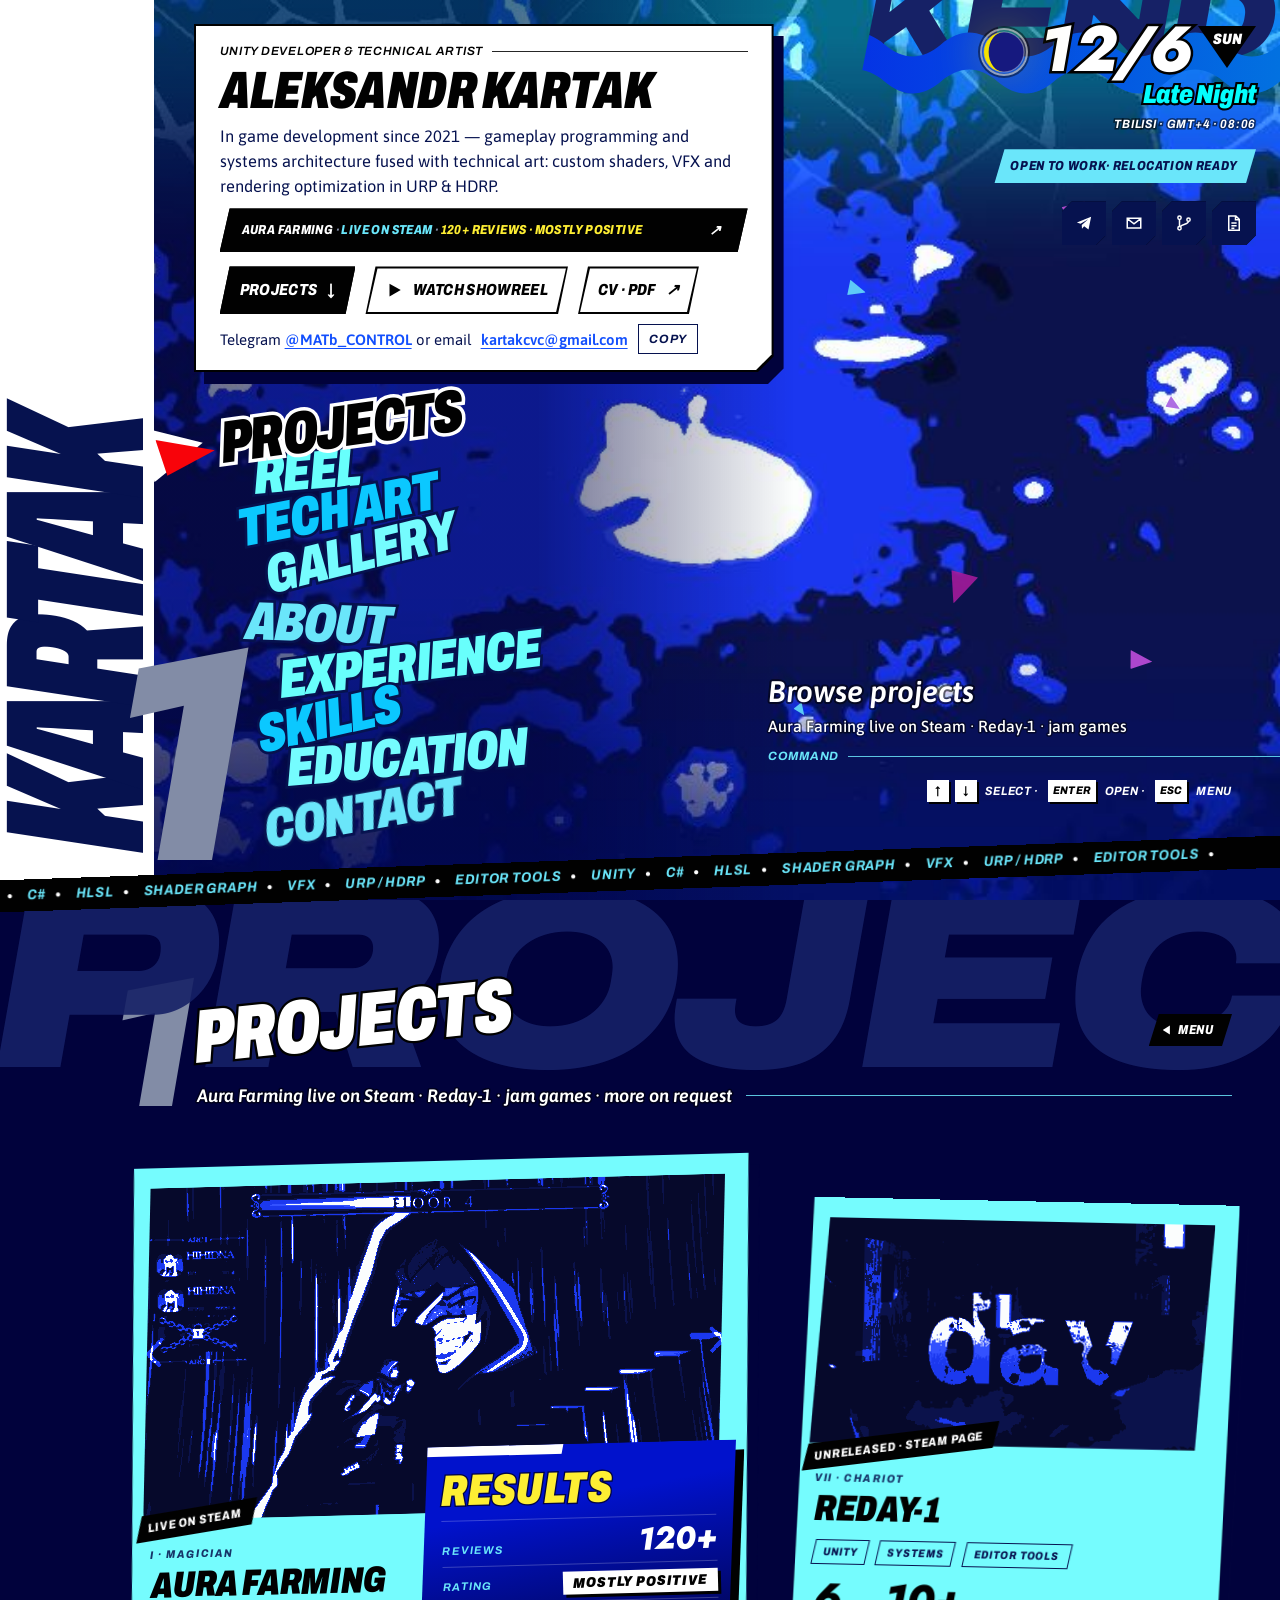
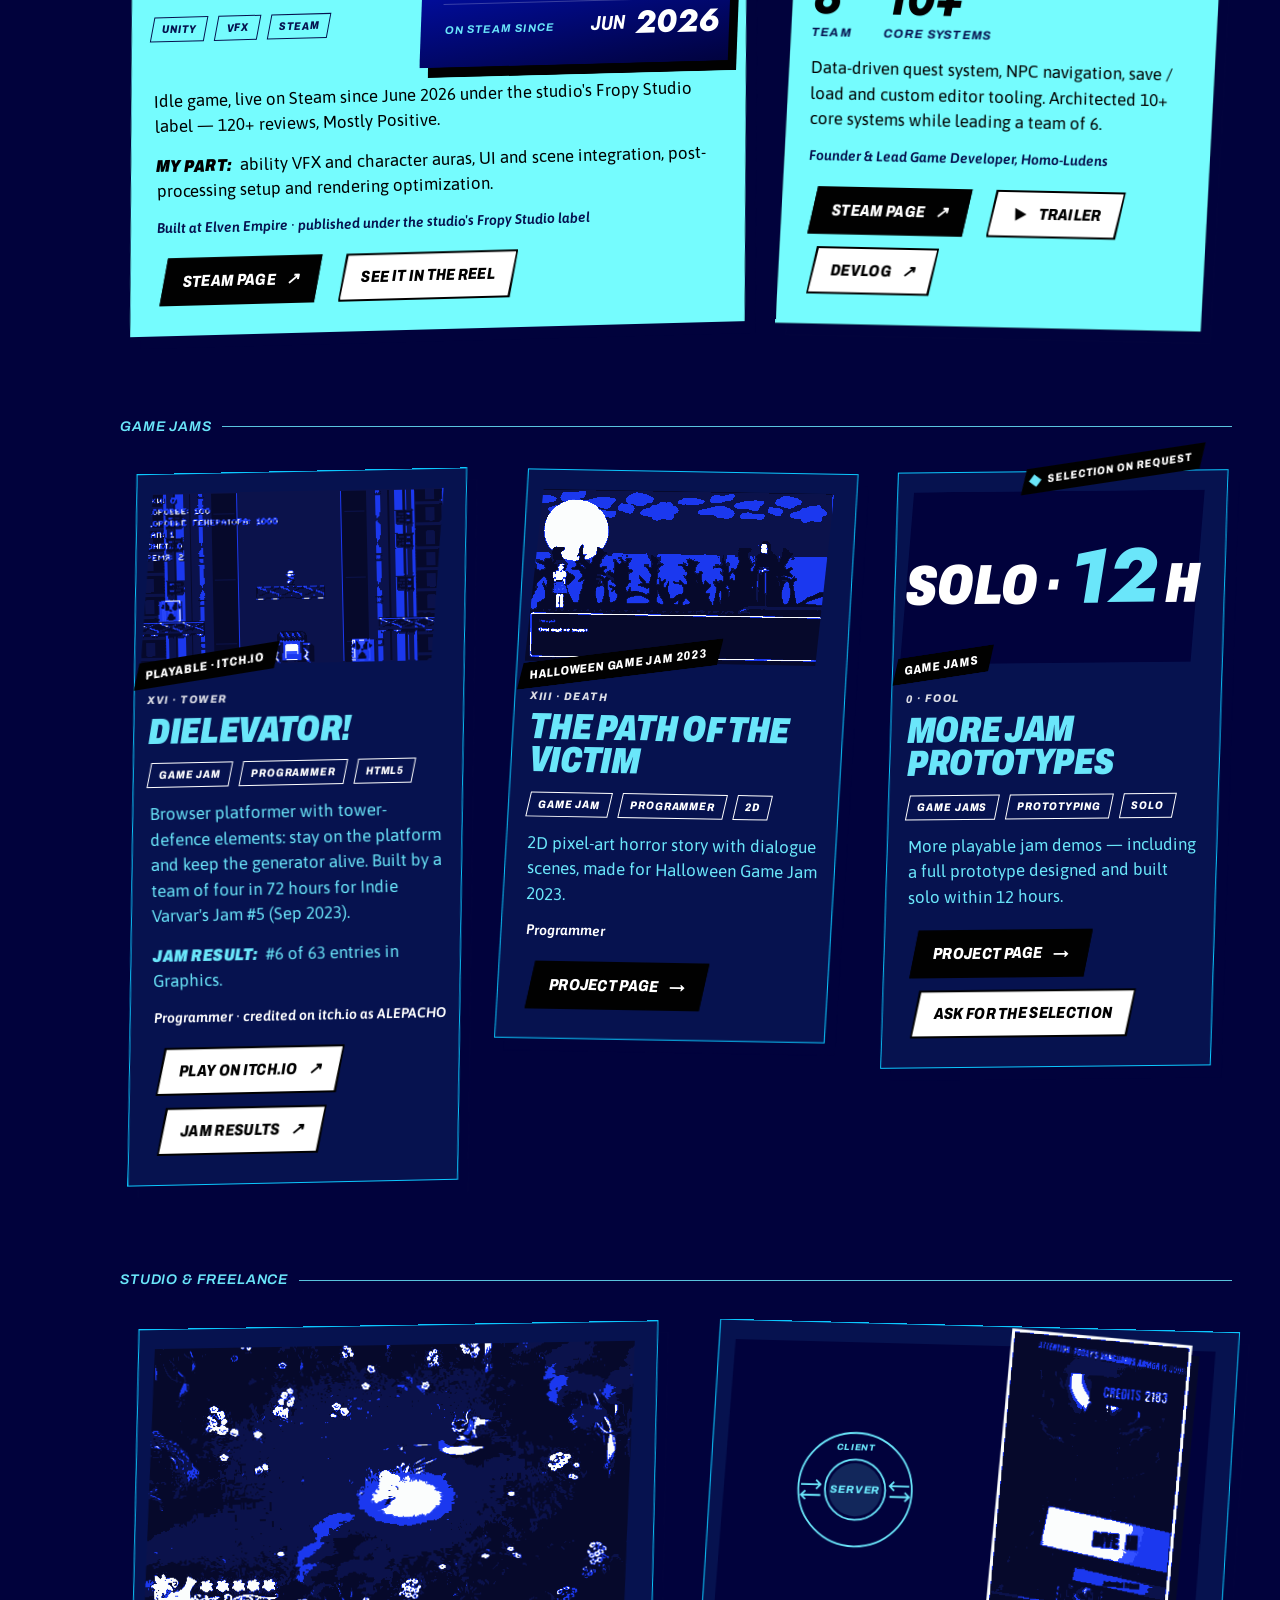
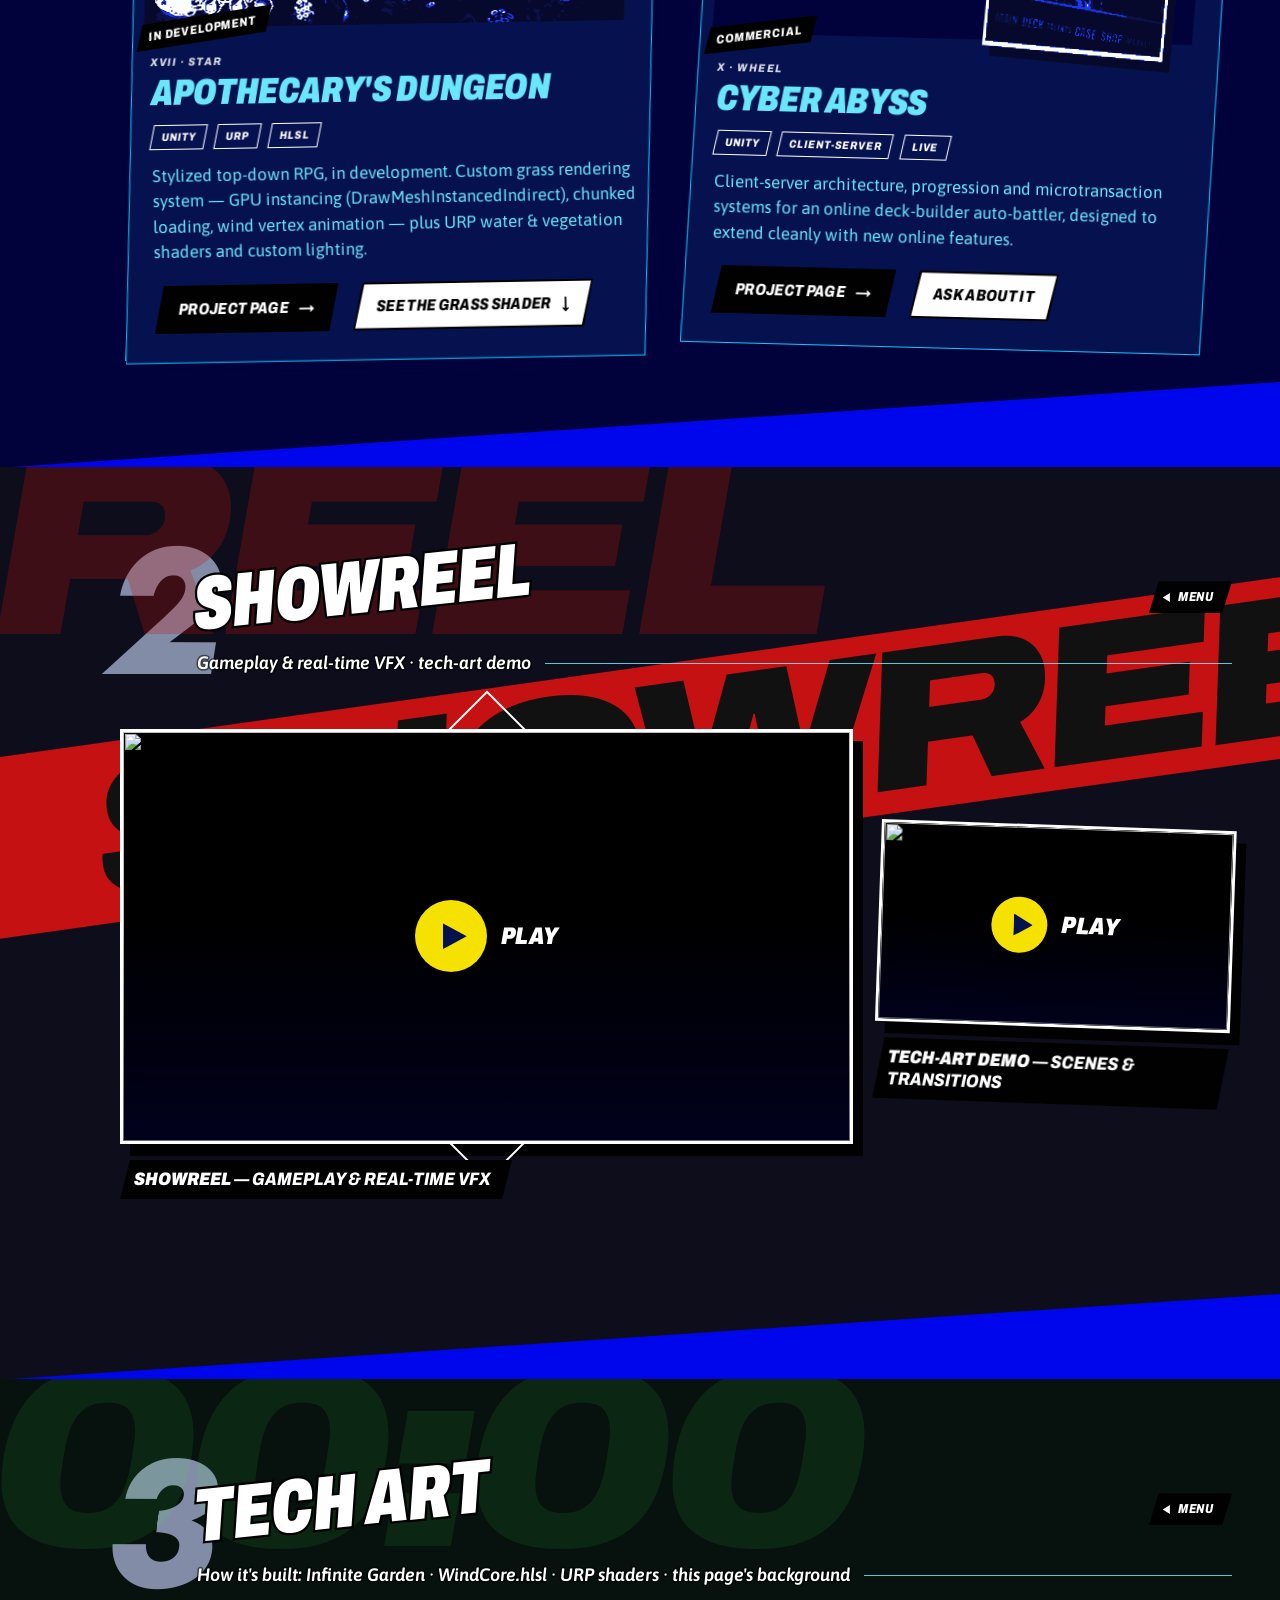
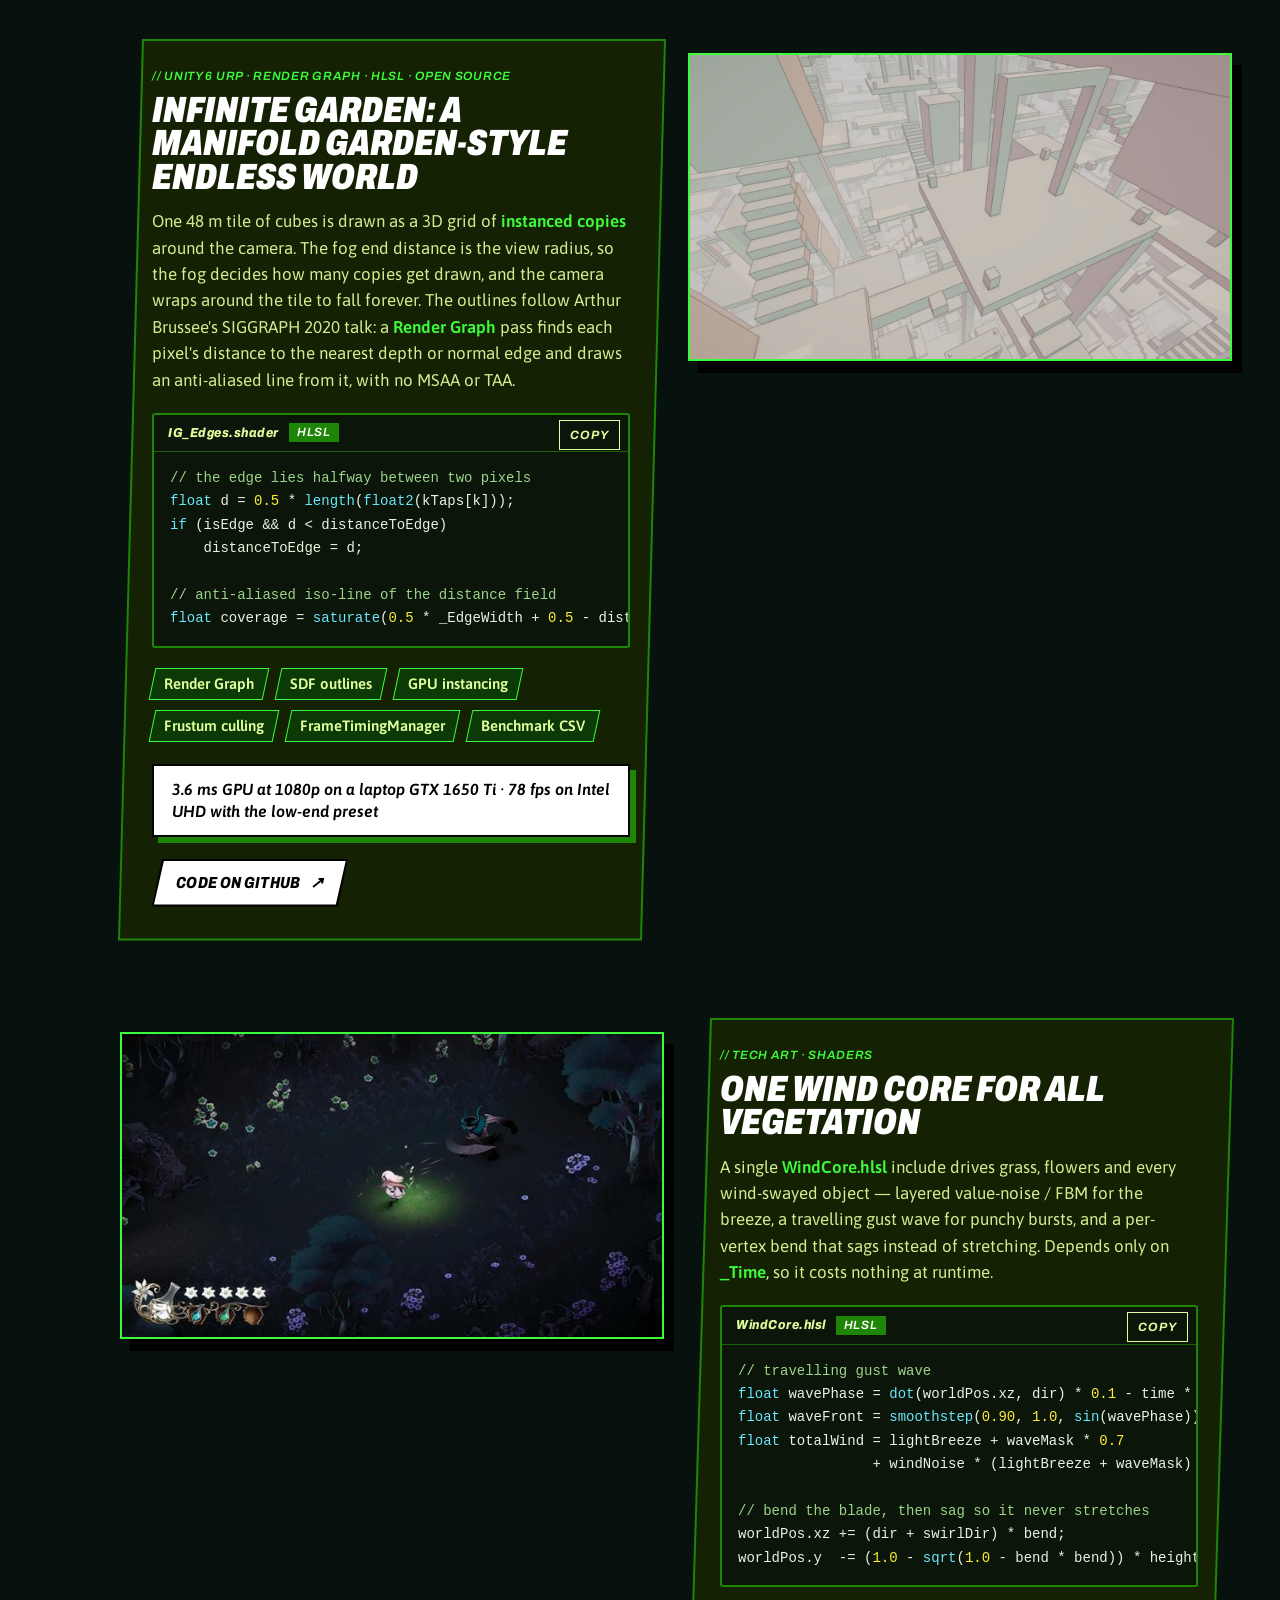
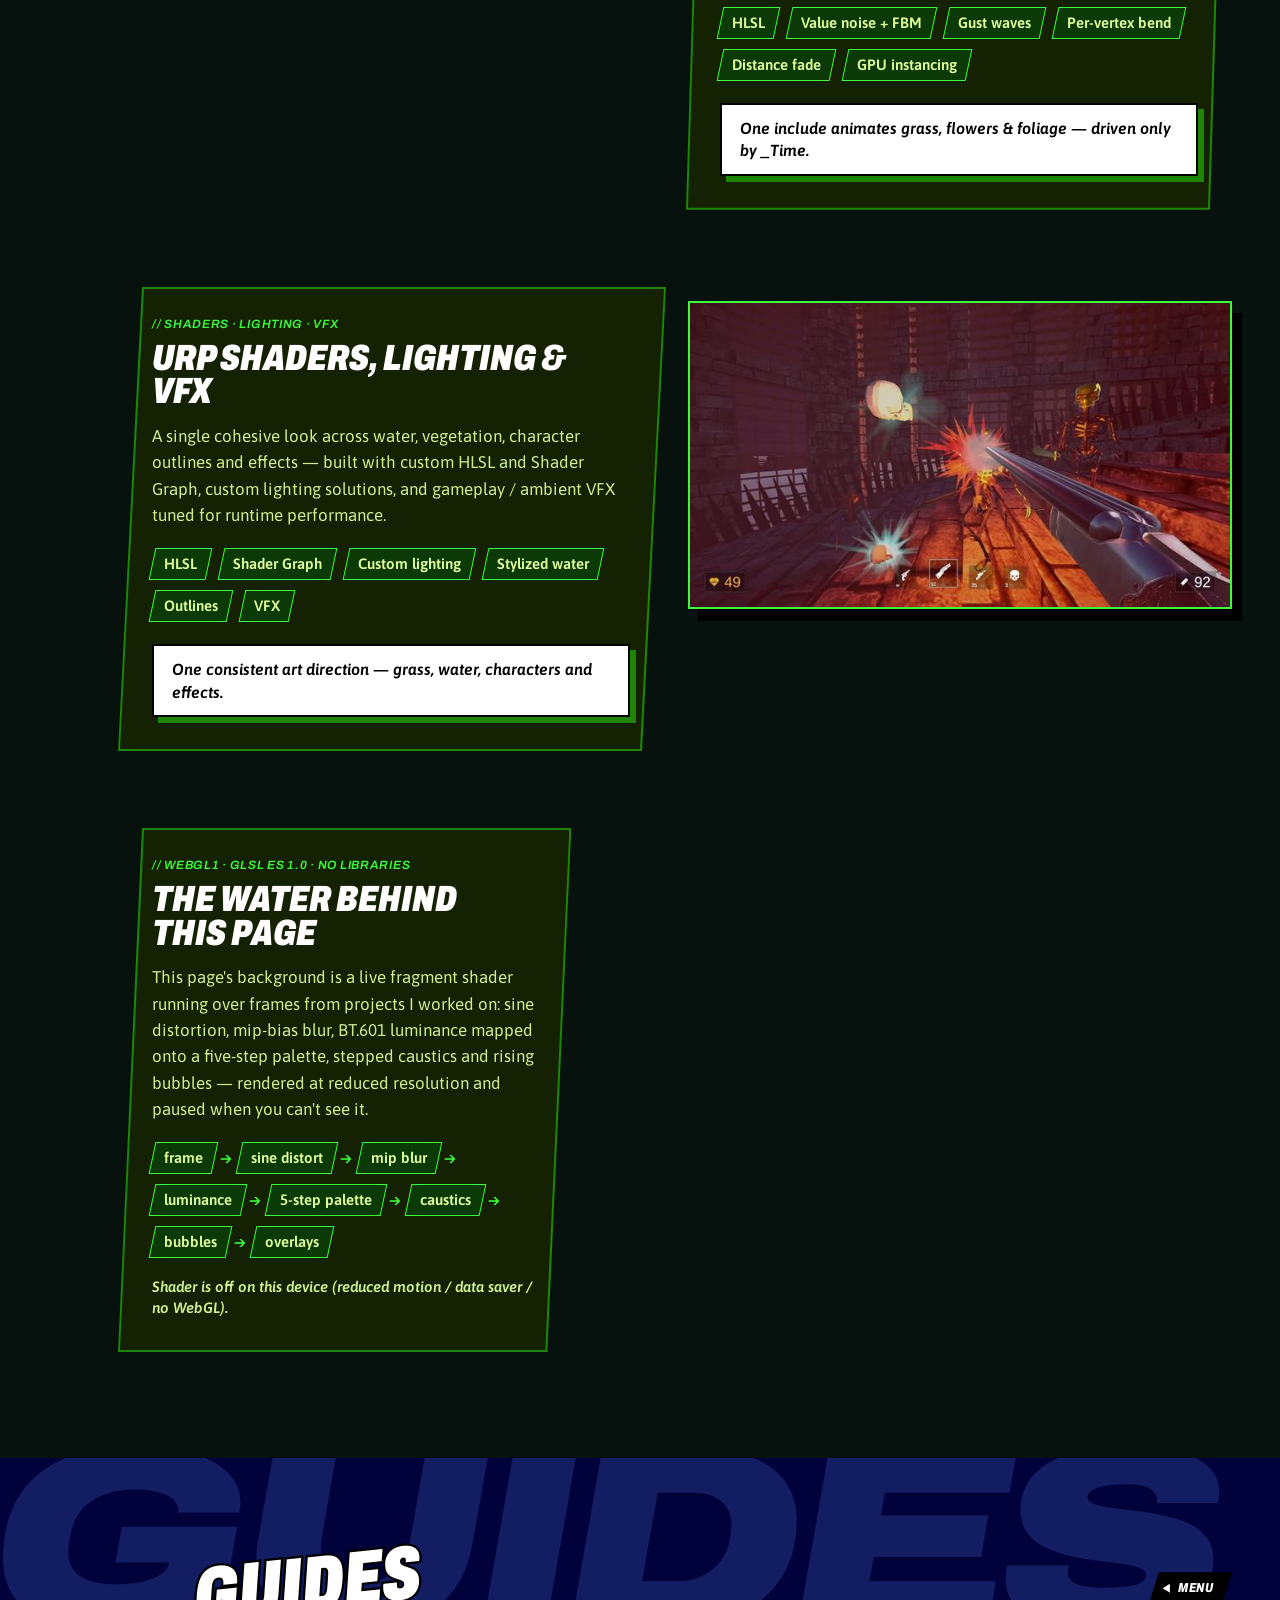
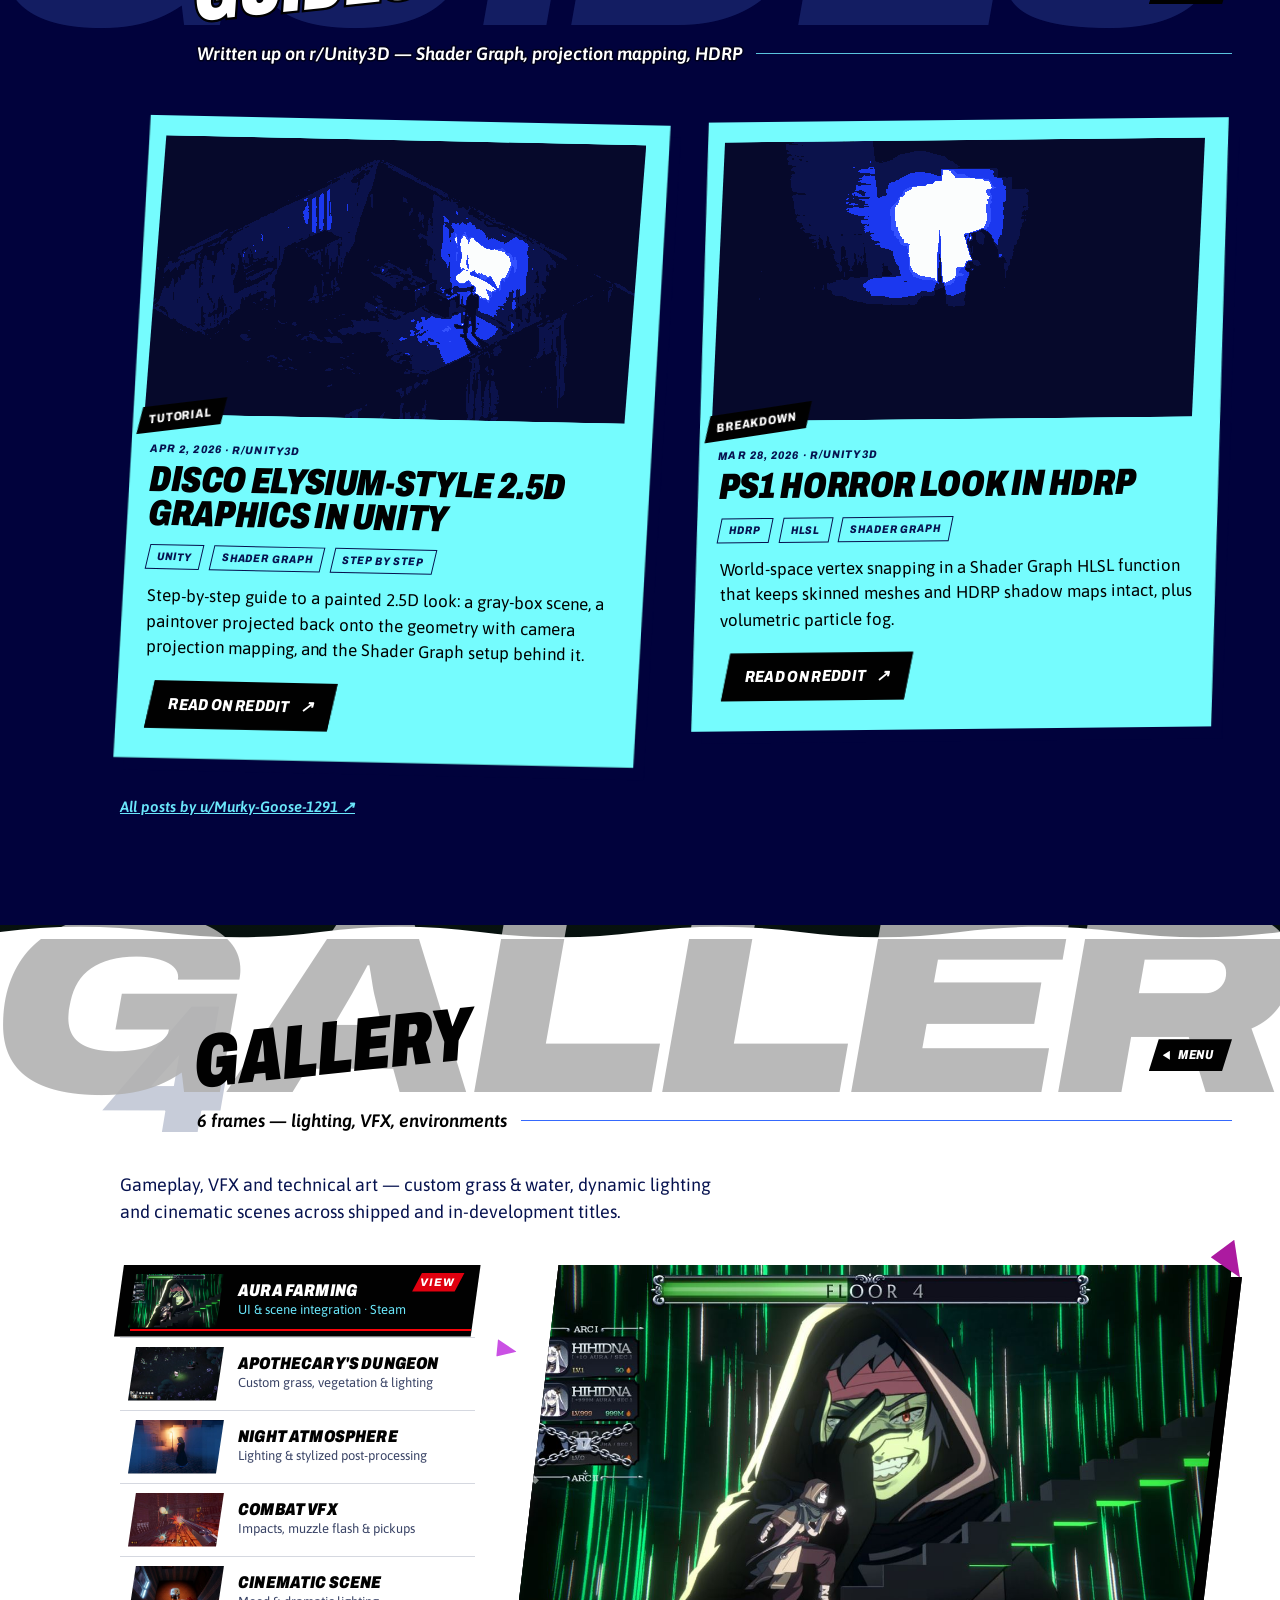
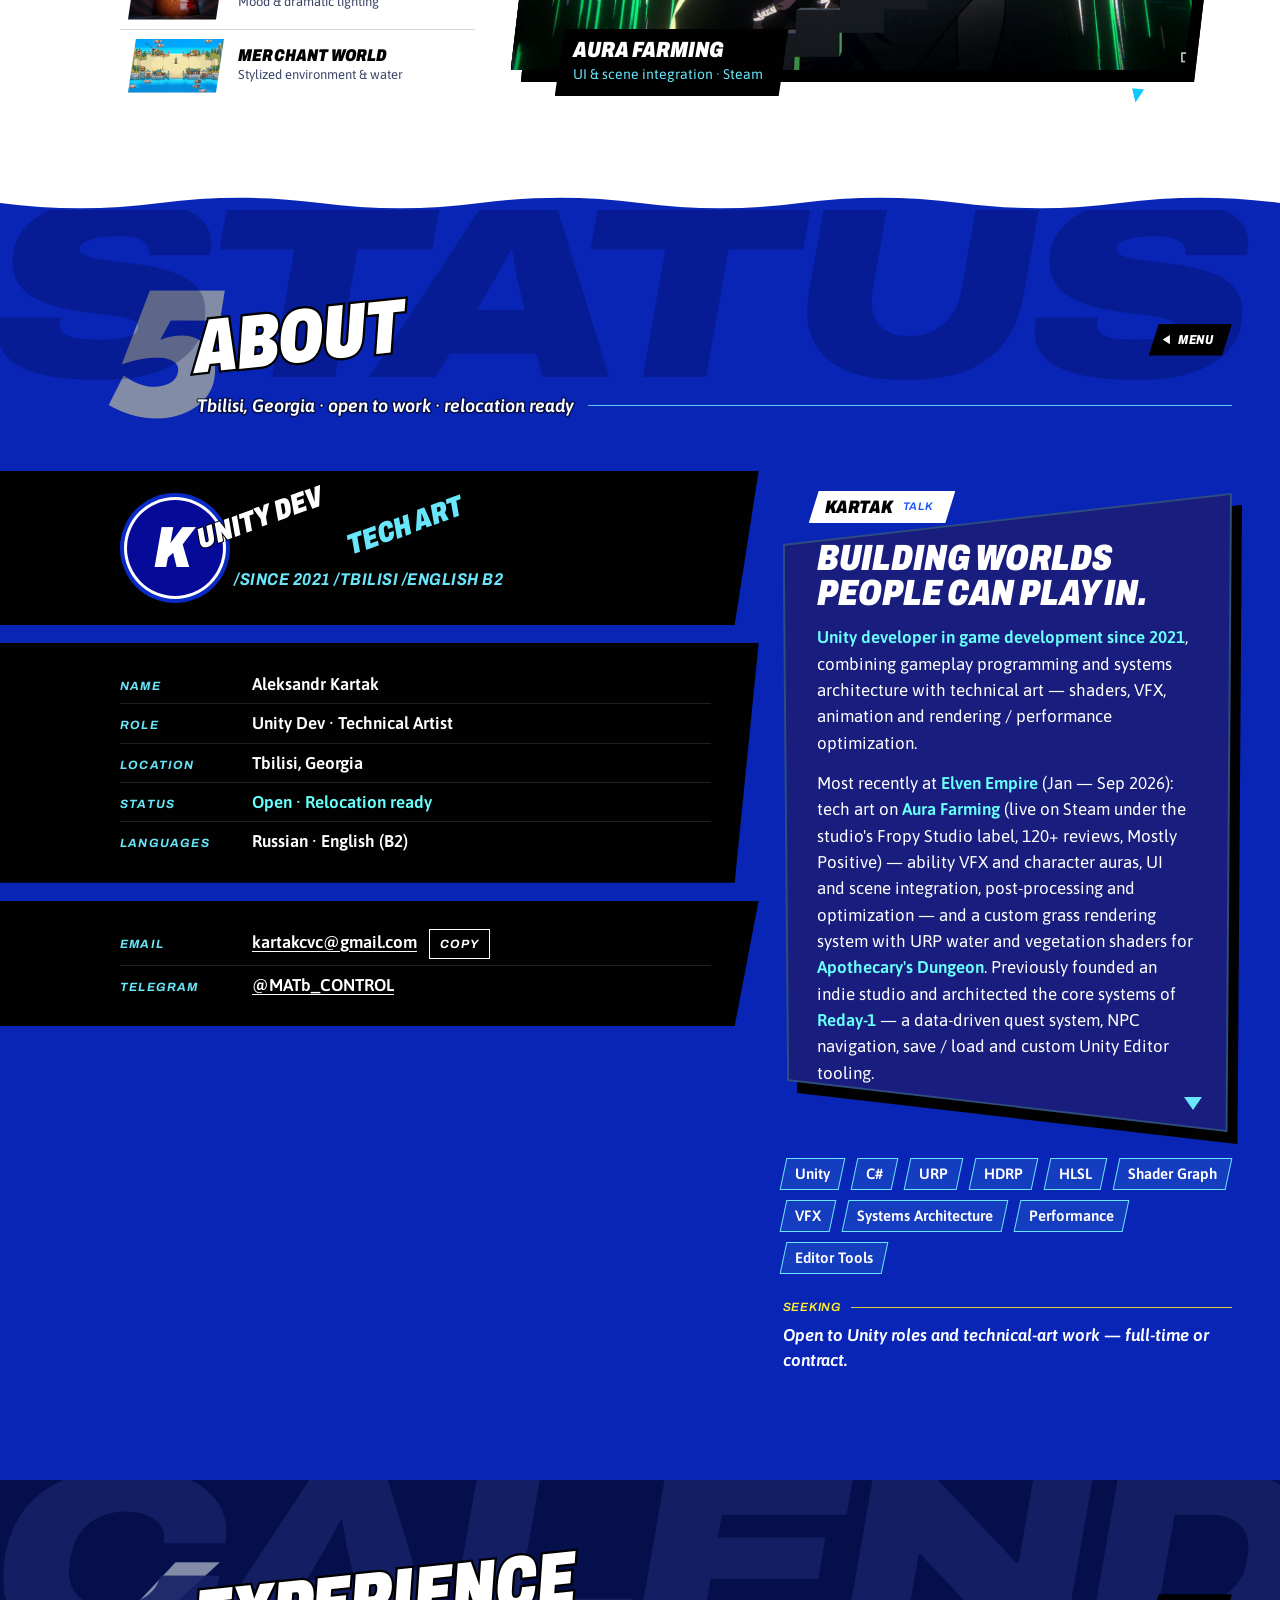
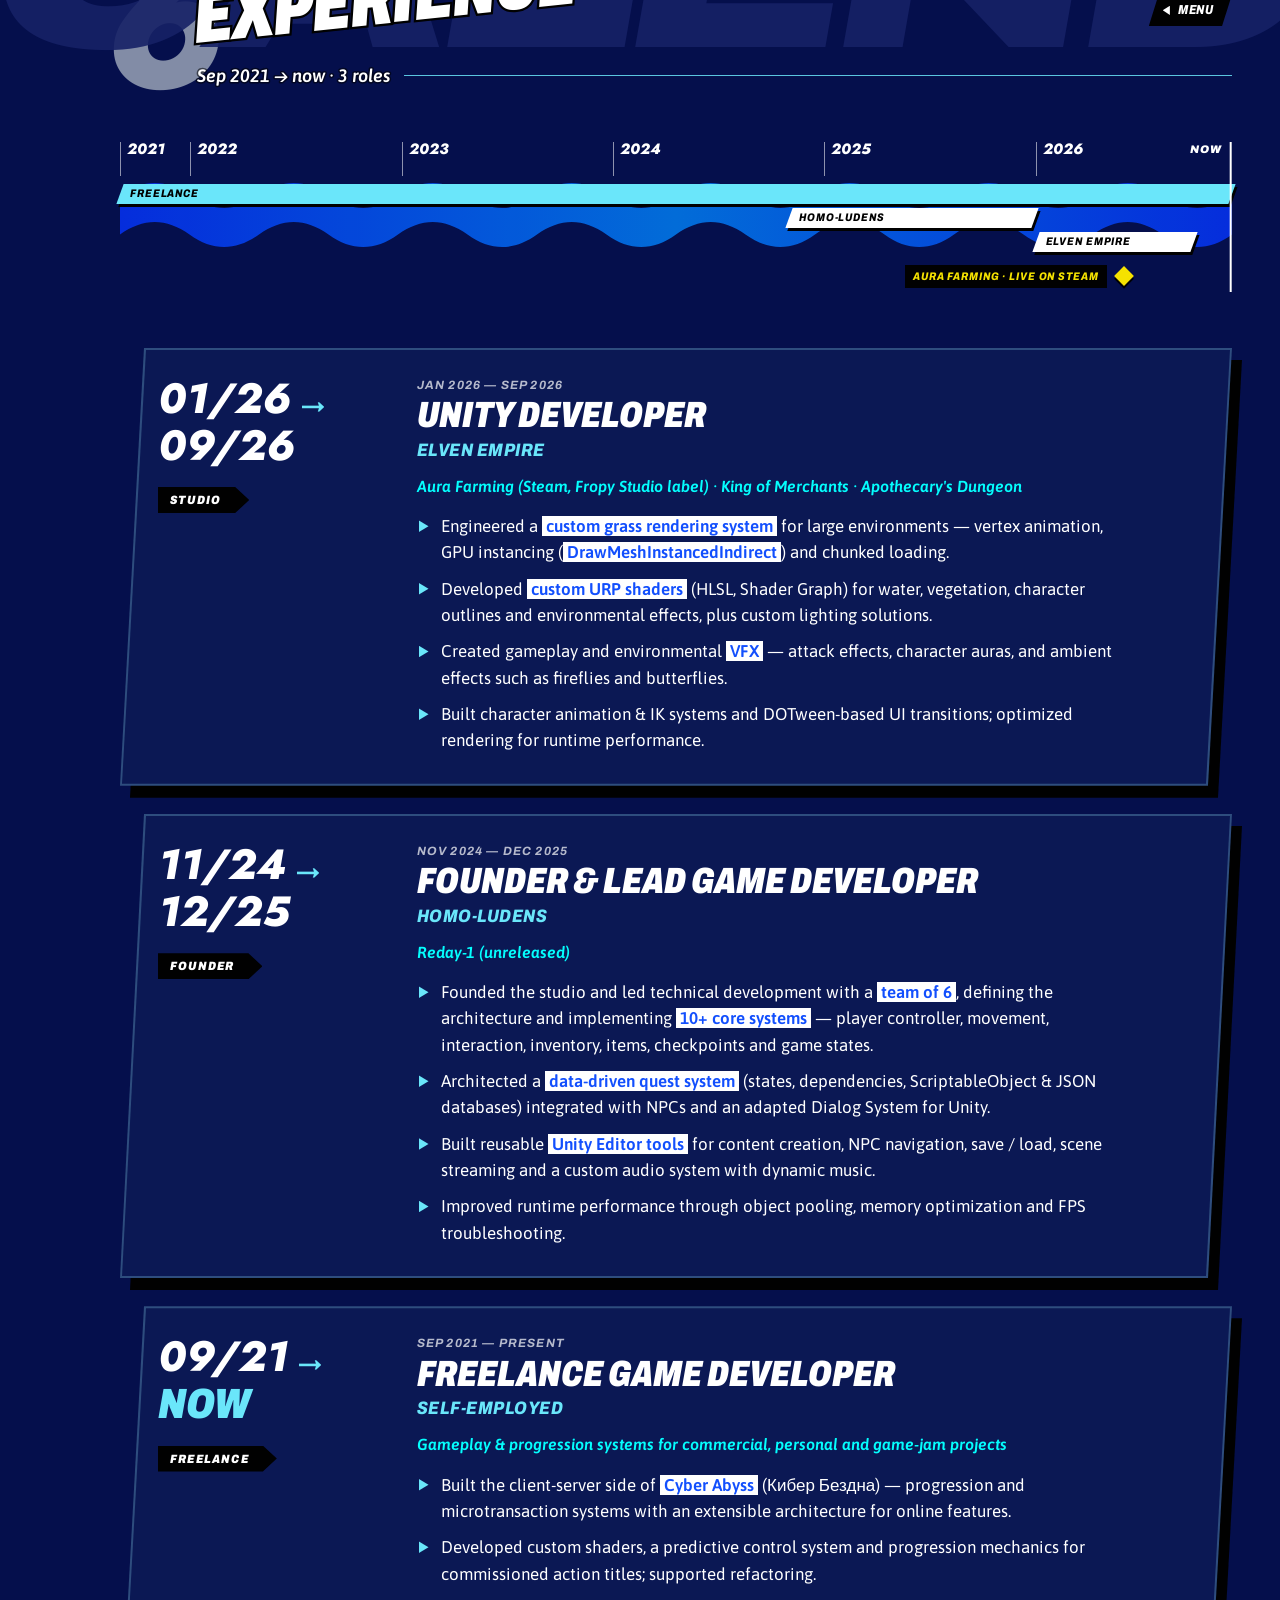
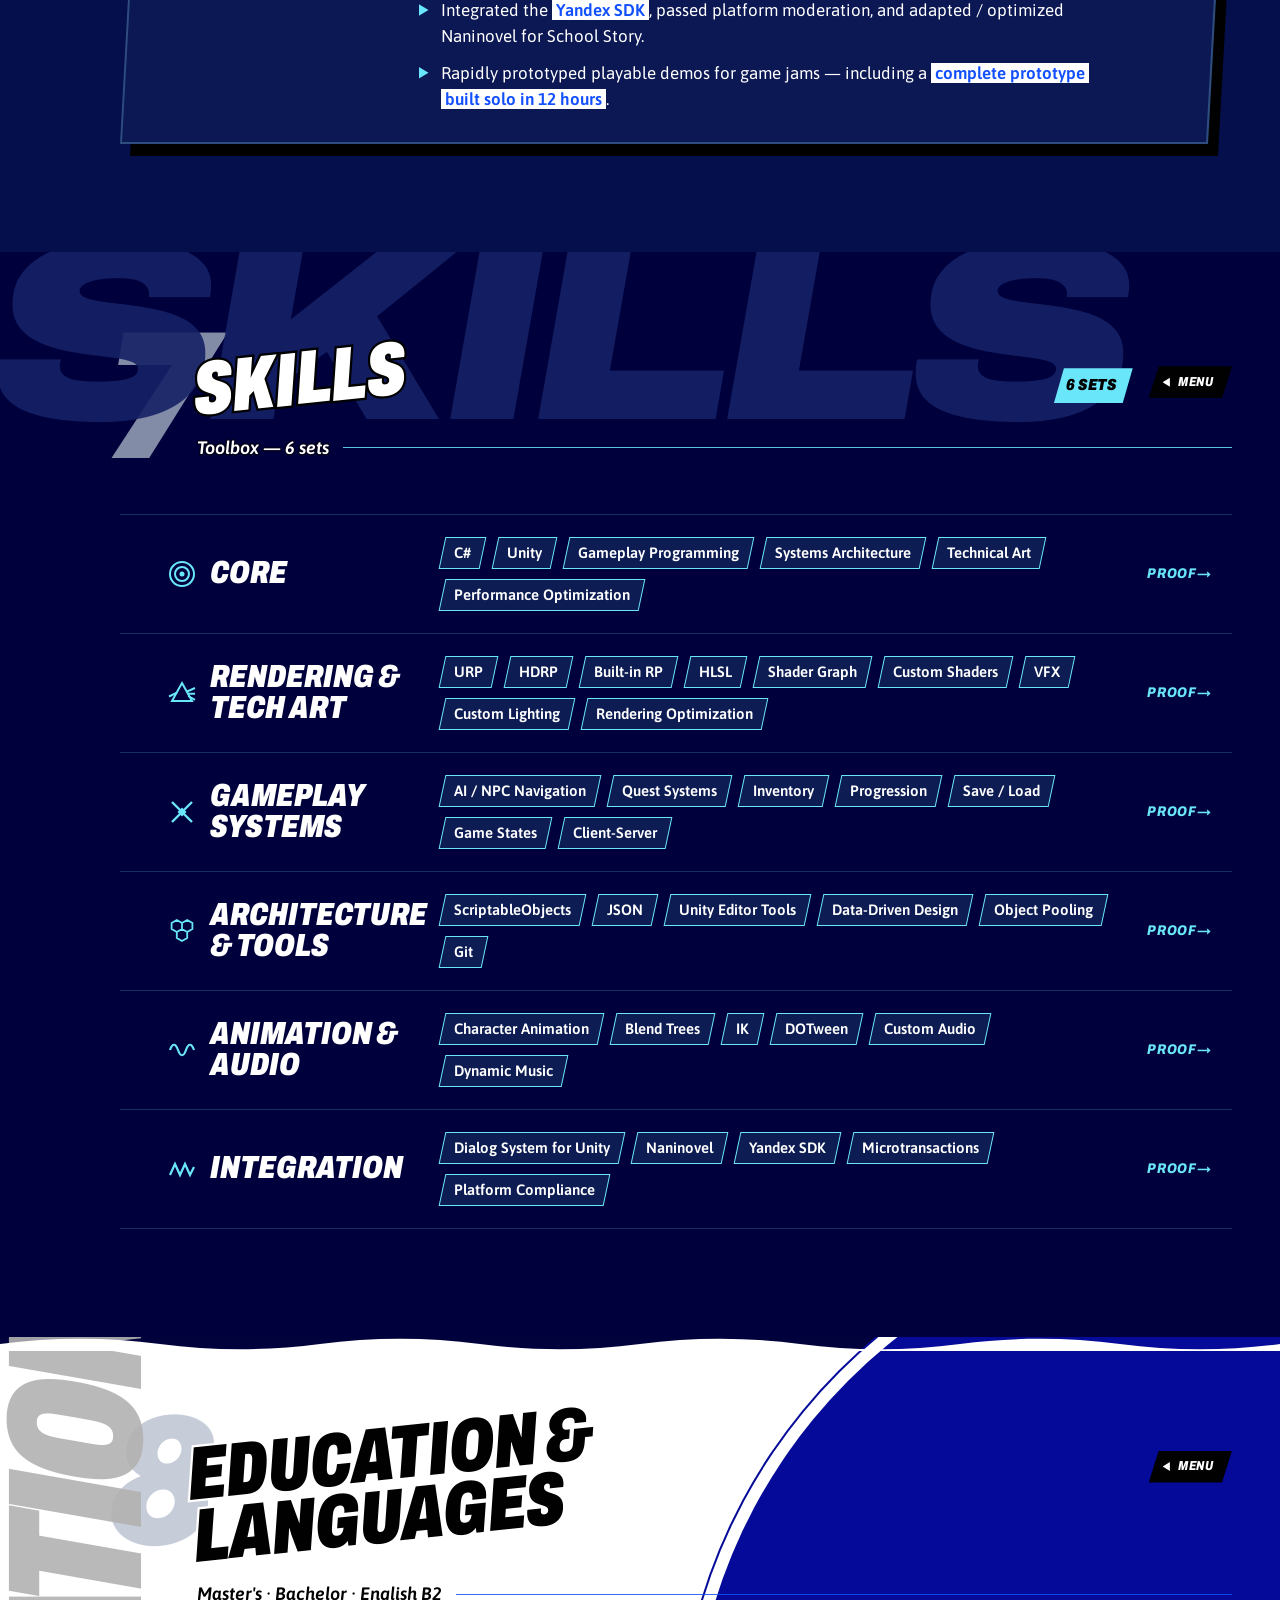
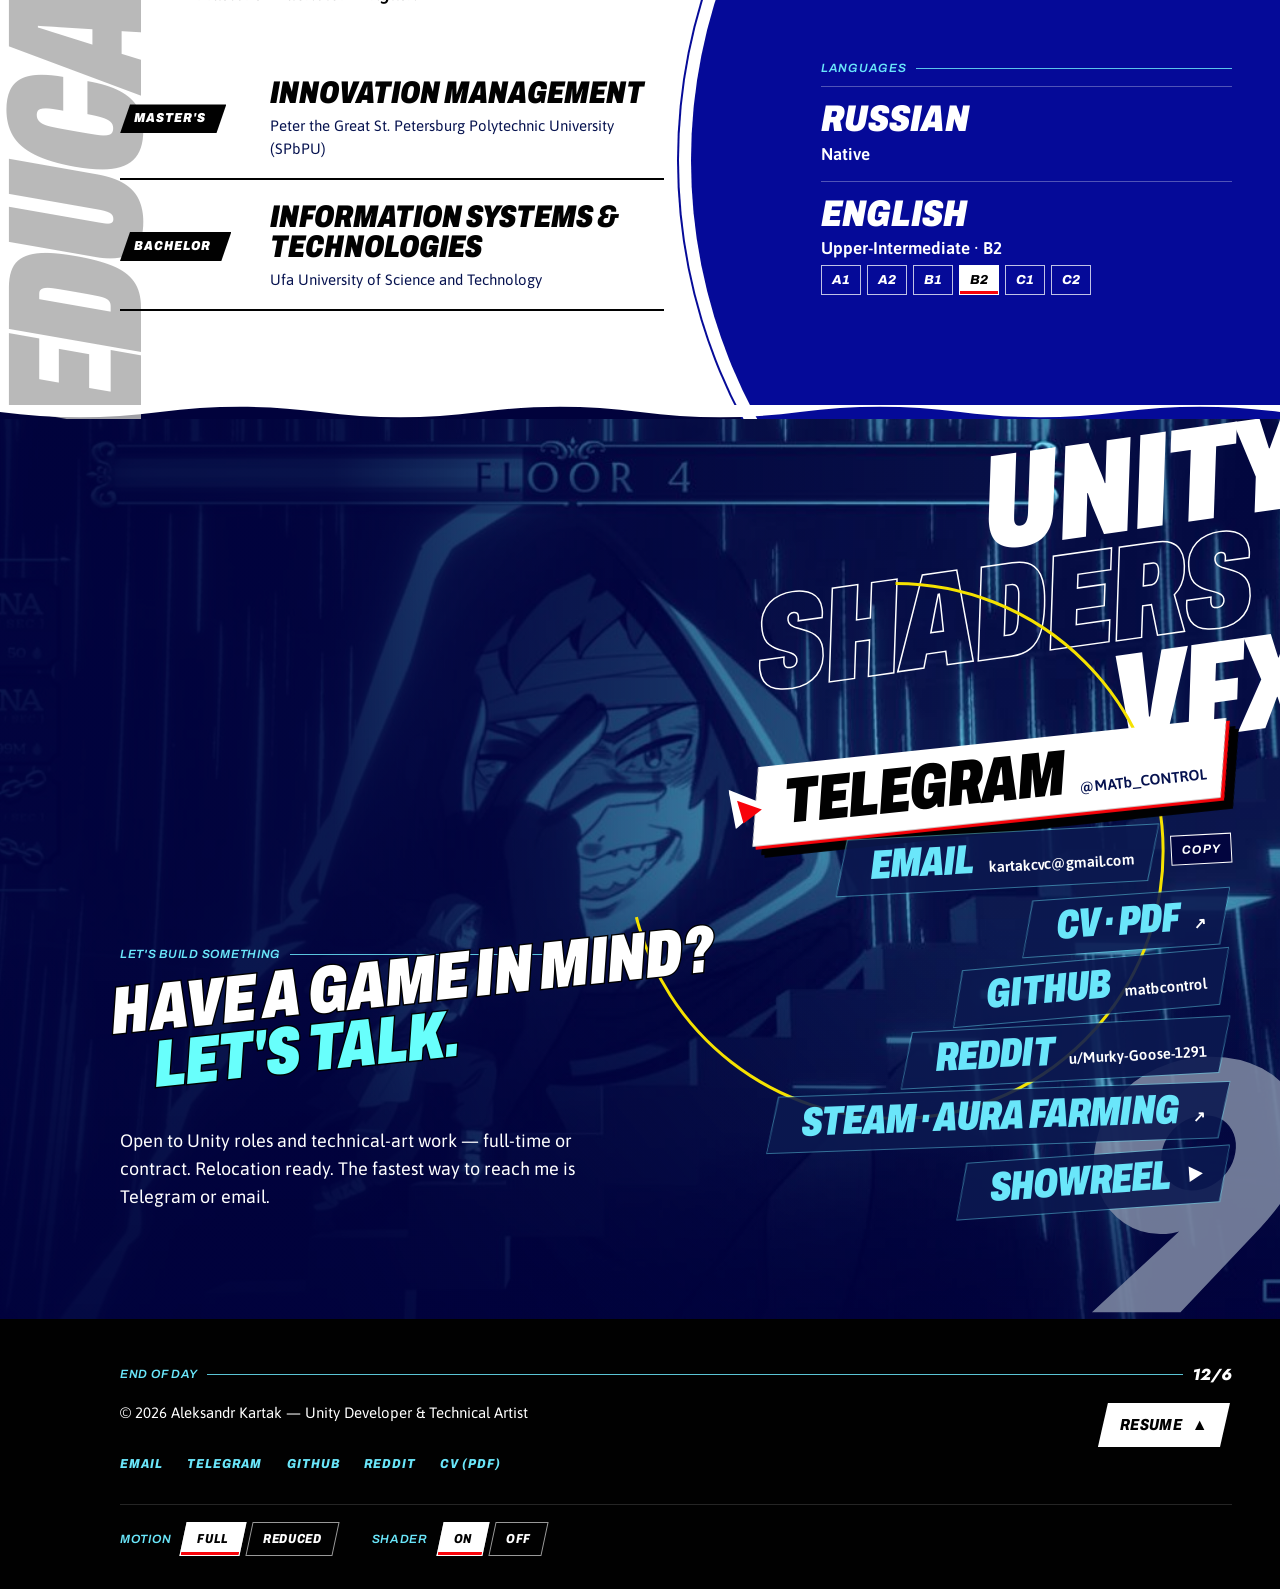
==== commit ba385714: "Tech art: Infinite Garden panel with a falling-loop video and the SDF edge excerpt Co-Authored-By: C" ====
--- a/index.html
+++ b/index.html
@@ -268,7 +268,28 @@
 <svg class="seam seam--diag" viewBox="0 0 1440 96" preserveAspectRatio="none" aria-hidden="true"><polygon points="0,96 1440,0 1440,96"/></svg>
 <div class="sec__deco" aria-hidden="true"><span class="sh__idx">3</span><span class="sh__wm rv" data-rv="wm">00:00</span></div>
 <div class="sec__in">
-<header class="sh"><h2 id="h-tech" class="rv" data-rv="h2" tabindex="-1">Tech art</h2><p class="sh__tip">How it's built — WindCore.hlsl · URP shaders · this page's background<span class="rule"></span></p><a class="sh__menu" href="#menu" data-open="pause" aria-haspopup="dialog"><span class="tri tri--l"></span>Menu</a></header>
+<header class="sh"><h2 id="h-tech" class="rv" data-rv="h2" tabindex="-1">Tech art</h2><p class="sh__tip">How it's built: Infinite Garden · WindCore.hlsl · URP shaders · this page's background<span class="rule"></span></p><a class="sh__menu" href="#menu" data-open="pause" aria-haspopup="dialog"><span class="tri tri--l"></span>Menu</a></header>
+
+<article class="bd bd--ig bd--flip rv" data-rv="panel" id="infinite-garden" aria-labelledby="bd-ig">
+<figure class="bd__media"><video src="assets/video/infinite-garden.mp4" poster="assets/video/infinite-garden-poster.jpg" width="1280" height="720" autoplay muted loop playsinline preload="metadata" aria-label="Infinite Garden: the camera falls endlessly through pastel block architecture with thin dark outlines"></video><script>(function(){var v=document.currentScript.parentNode.querySelector('video'),r=document.documentElement;if(matchMedia('(prefers-reduced-motion: reduce)').matches||r.dataset.motion==='reduced'){v.removeAttribute('autoplay');v.pause();}})();</script></figure>
+<div class="bd__body">
+<p class="micro bd__tag">// Unity 6 URP · Render Graph · HLSL · open source</p>
+<h3 id="bd-ig">Infinite Garden: a Manifold Garden-style endless world</h3>
+<p>One 48 m tile of cubes is drawn as a 3D grid of <b>instanced copies</b> around the camera. The fog end distance is the view radius, so the fog decides how many copies get drawn, and the camera wraps around the tile to fall forever. The outlines follow Arthur Brussee's SIGGRAPH 2020 talk: a <b>Render Graph</b> pass finds each pixel's distance to the nearest depth or normal edge and draws an anti-aliased line from it, with no MSAA or TAA.</p>
+<figure class="code"><figcaption class="code__tag">IG_Edges.shader <span class="micro">HLSL</span></figcaption>
+<pre tabindex="0" aria-label="IG_Edges.shader excerpt"><code id="code-ig"><span class="tc">// the edge lies halfway between two pixels</span>
+<span class="tk">float</span> d = <span class="tn">0.5</span> * <span class="tk">length</span>(<span class="tk">float2</span>(kTaps[k]));
+<span class="tk">if</span> (isEdge &amp;&amp; d &lt; distanceToEdge)
+    distanceToEdge = d;
+
+<span class="tc">// anti-aliased iso-line of the distance field</span>
+<span class="tk">float</span> coverage = <span class="tk">saturate</span>(<span class="tn">0.5</span> * _EdgeWidth + <span class="tn">0.5</span> - distanceToEdge);</code></pre>
+<button class="btn--copy" type="button" data-copy-target="#code-ig" data-announce="Code copied" hidden>Copy</button></figure>
+<ul class="chips chips--night"><li>Render Graph</li><li>SDF outlines</li><li>GPU instancing</li><li>Frustum culling</li><li>FrameTimingManager</li><li>Benchmark CSV</li></ul>
+<p class="bd__res slab">3.6 ms GPU at 1080p on a laptop GTX 1650 Ti · 78 fps on Intel UHD with the low-end preset</p>
+<div class="bd__cta"><a class="btn btn--line has-shape" href="https://github.com/matbcontrol/InfiniteGarden" target="_blank" rel="noopener"><span class="shape"></span><span>Code on GitHub</span><span aria-hidden="true">↗</span><span class="vh"> (opens in new tab)</span></a></div>
+</div>
+</article>
 
 <article class="bd bd--wind rv" data-rv="panel" aria-labelledby="bd-wind">
 <figure class="bd__media"><img src="assets/work/image3-640.jpg" srcset="assets/work/image3-640.jpg 640w, assets/work/image3-1280.jpg 1280w" sizes="(max-width:599px) calc(100vw - 32px), (max-width:1239px) 50vw, 620px" width="1280" height="720" loading="lazy" decoding="async" alt="Stylized top-down RPG with grass and vegetation"></figure>
--- a/assets/css/site.css
+++ b/assets/css/site.css
@@ -426,6 +426,8 @@
 .bd:last-child{margin-bottom:0}
 .bd__media{grid-column:1/7;margin:12px 0 0;border:2px solid var(--night-neon);box-shadow:10px 12px 0 var(--ink);background:var(--night-bg)}
 .bd__media img{width:100%;aspect-ratio:16/9;object-fit:cover}
+.bd__media video{display:block;width:100%;height:auto;aspect-ratio:16/9;object-fit:cover}
+.bd__cta{display:flex;flex-wrap:wrap;gap:12px 14px;margin-top:22px}
 .bd__body{grid-column:7/13;position:relative;isolation:isolate;padding:28px 34px 32px 32px;min-width:0}
 .bd__body::before,.bd__body::after,.bench::before,.bench::after{content:"";position:absolute;inset:0;clip-path:polygon(var(--cut-m) 0,100% 0,calc(100% - var(--cut-m)) 100%,0 100%)}
 .bd__body::before,.bench::before{z-index:-1;background:rgb(21 25 3 / .92)}
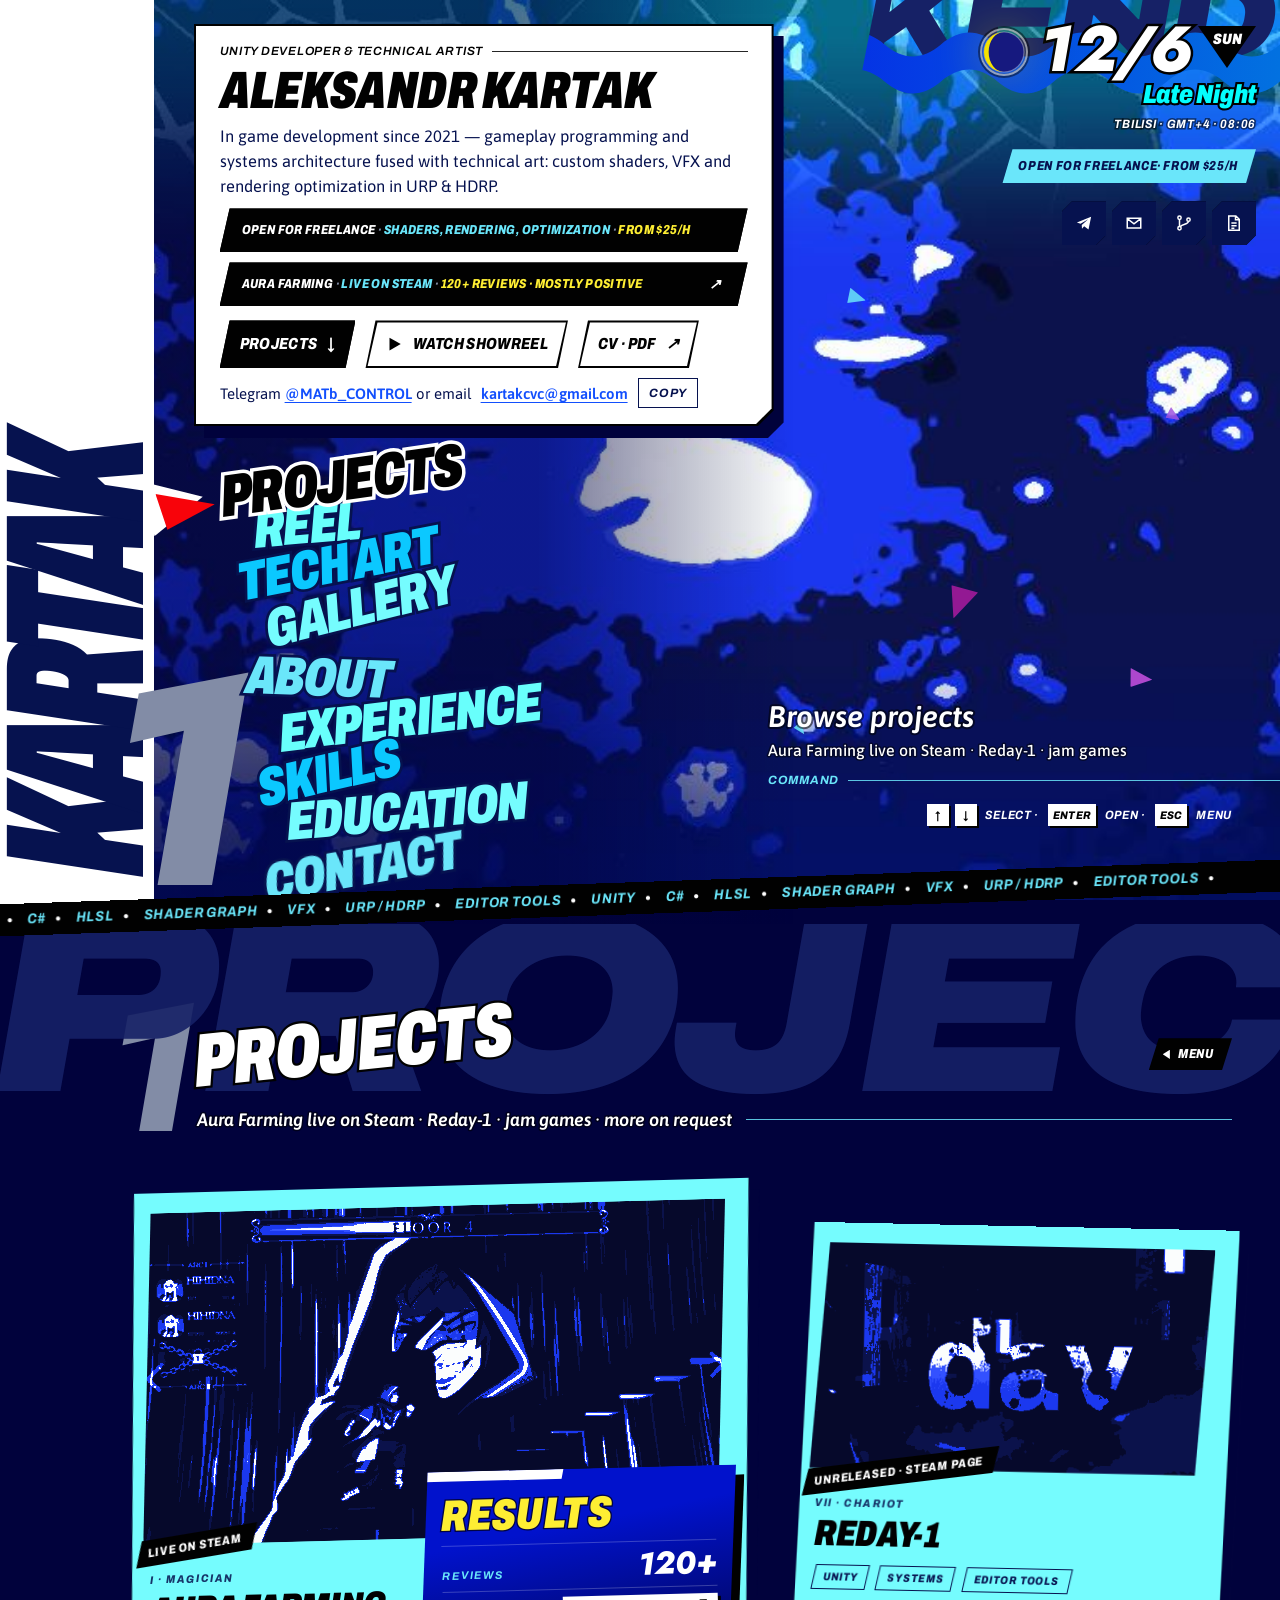
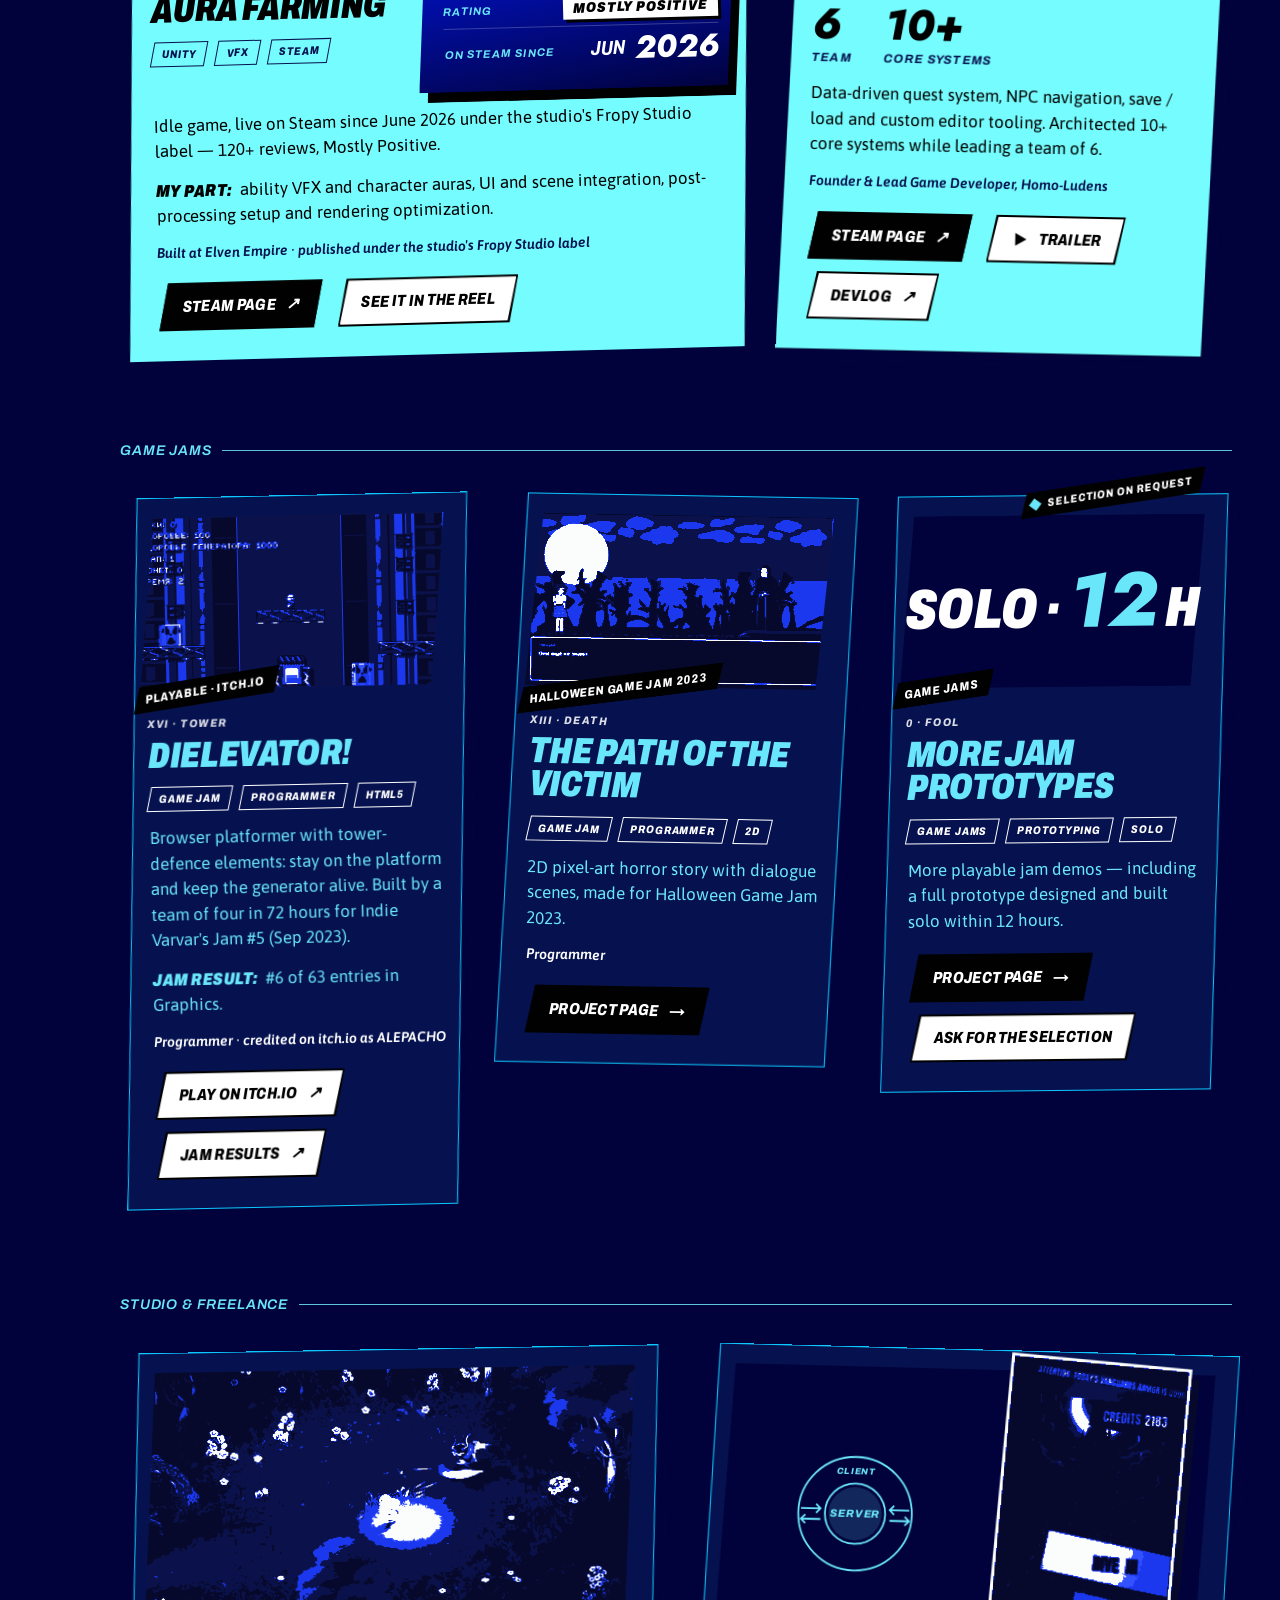
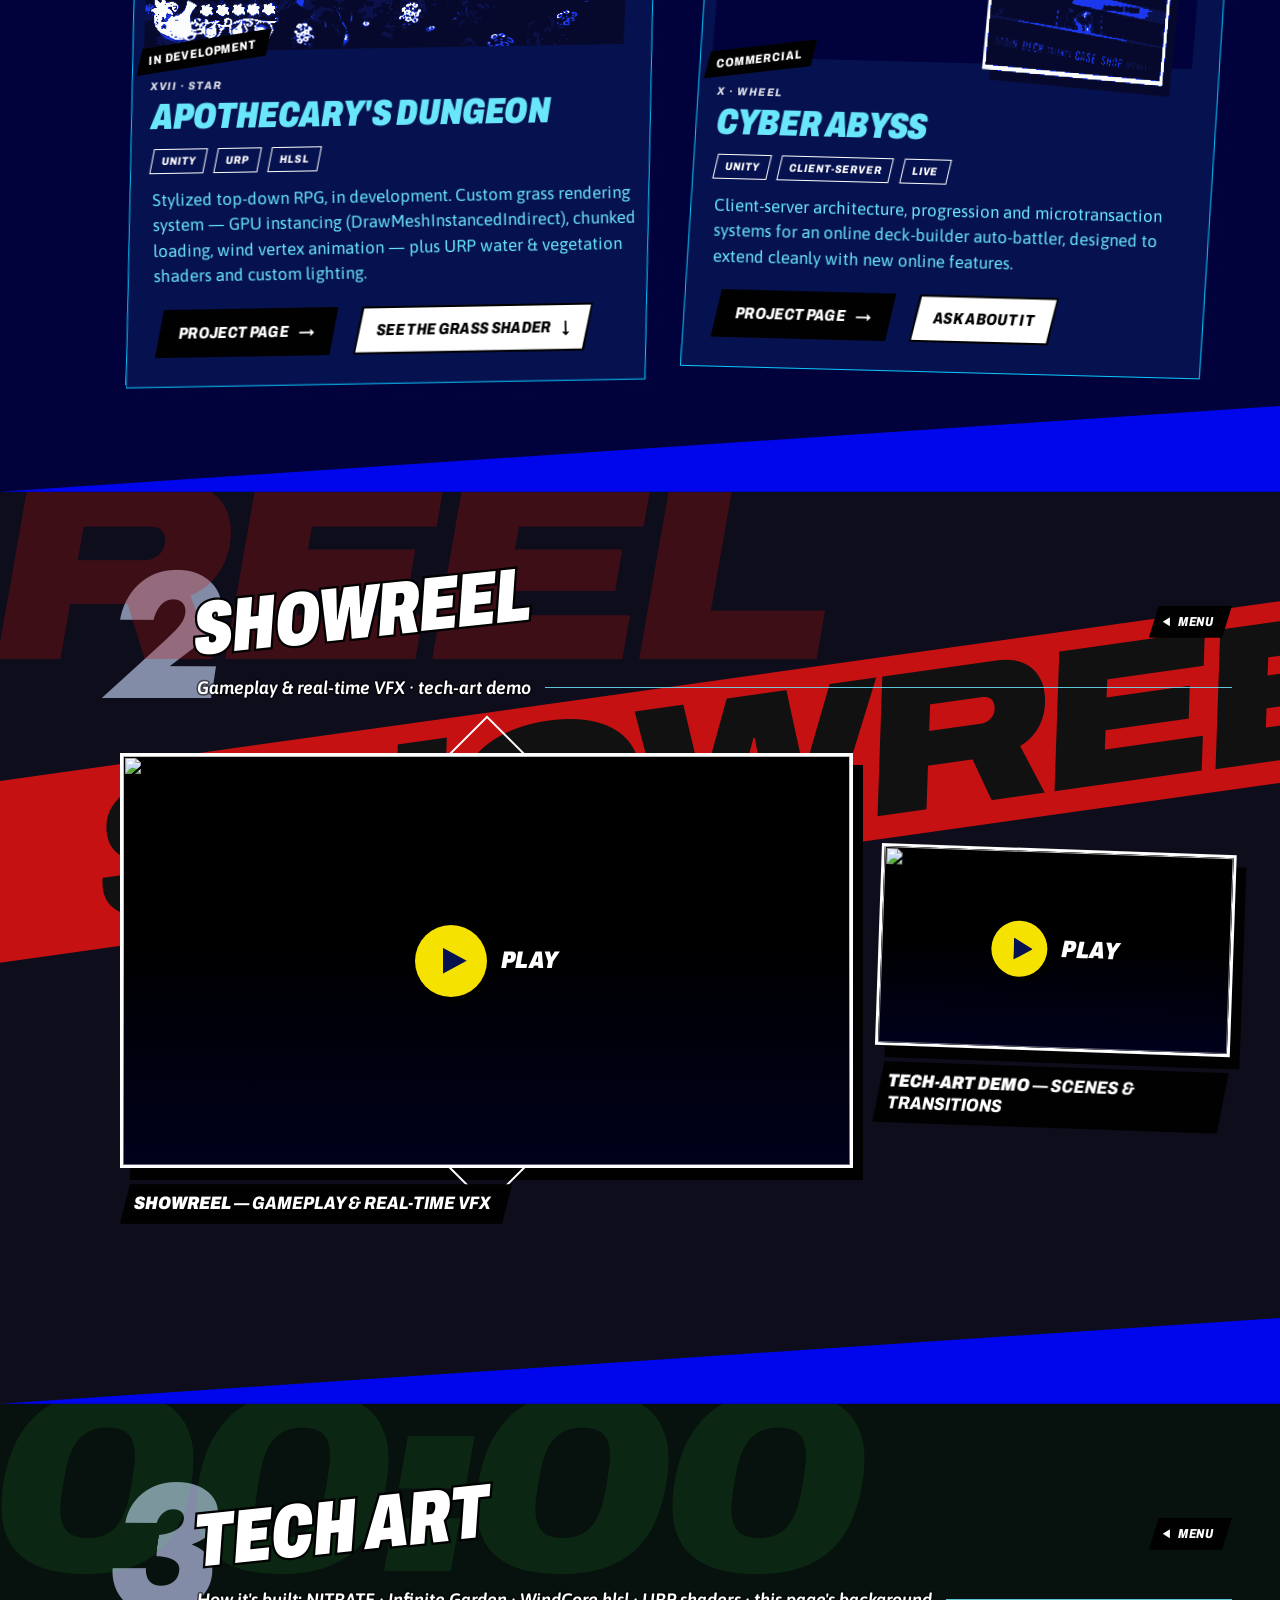
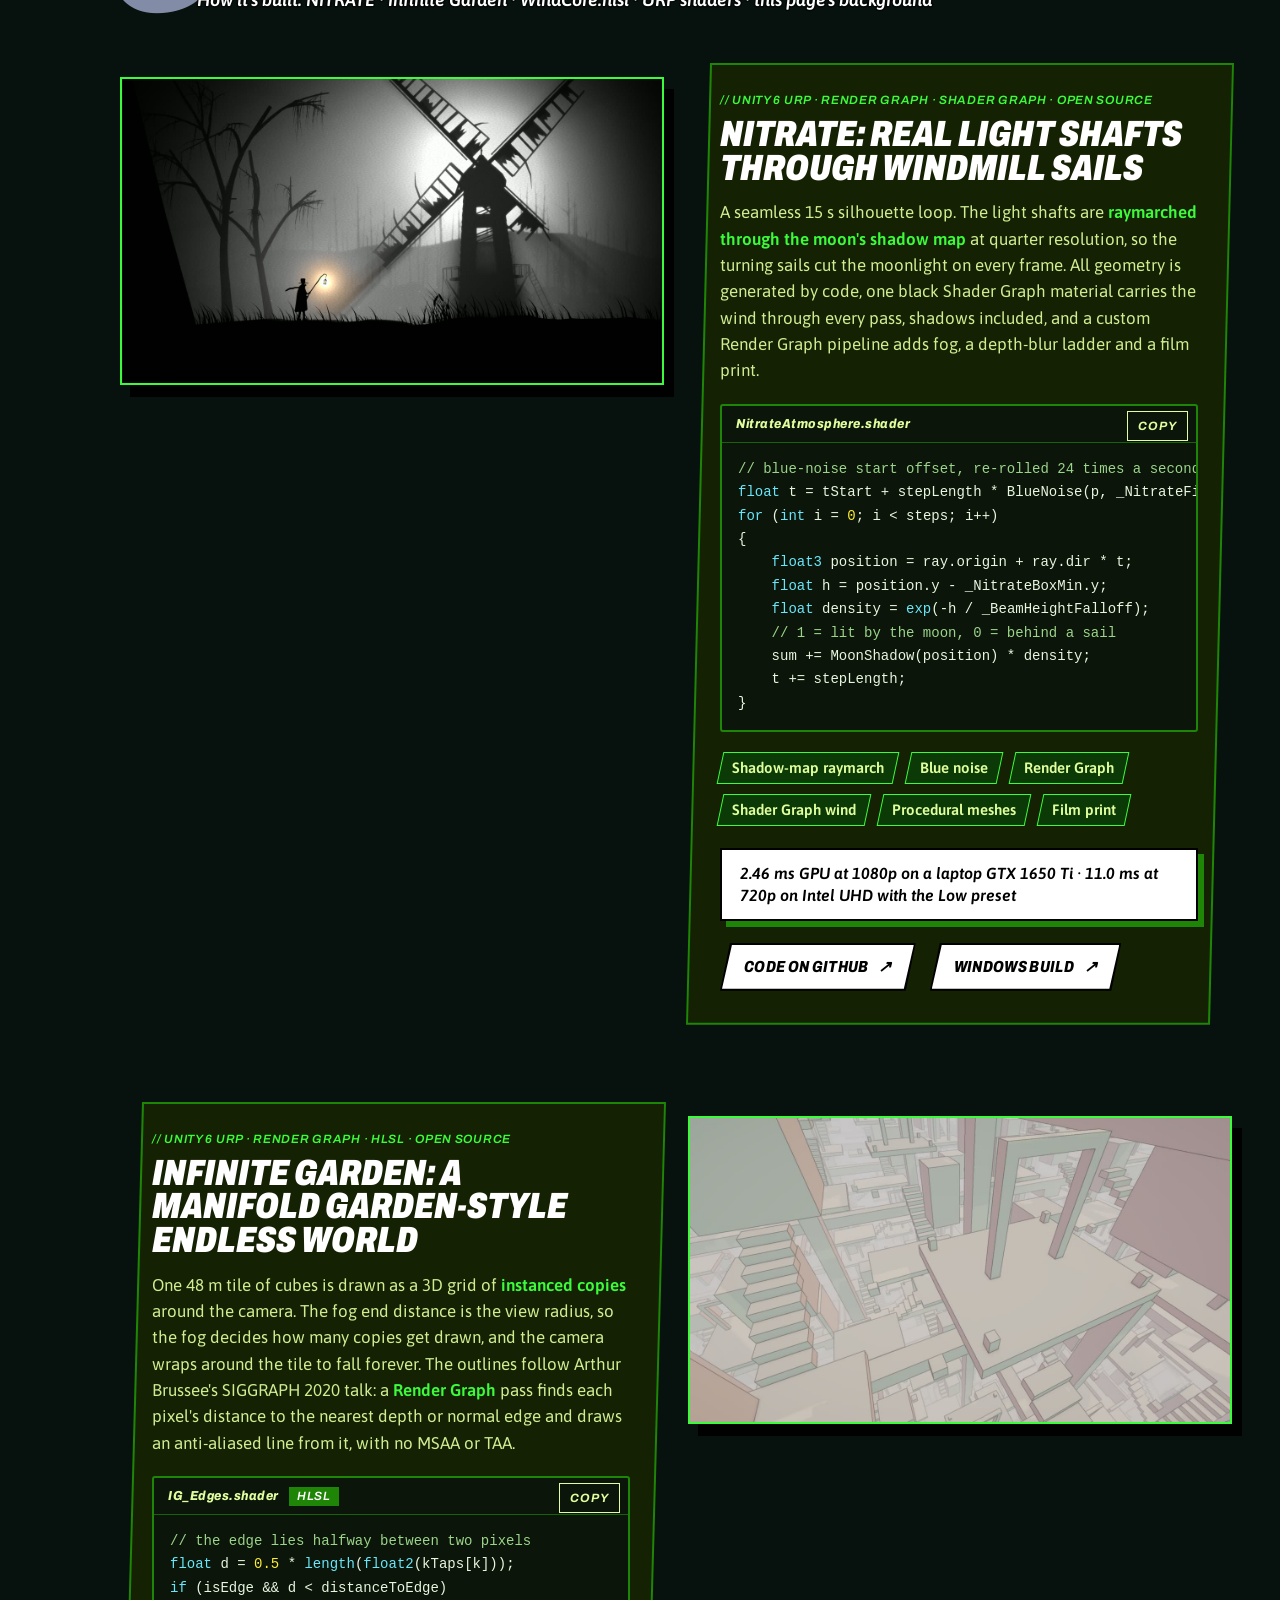
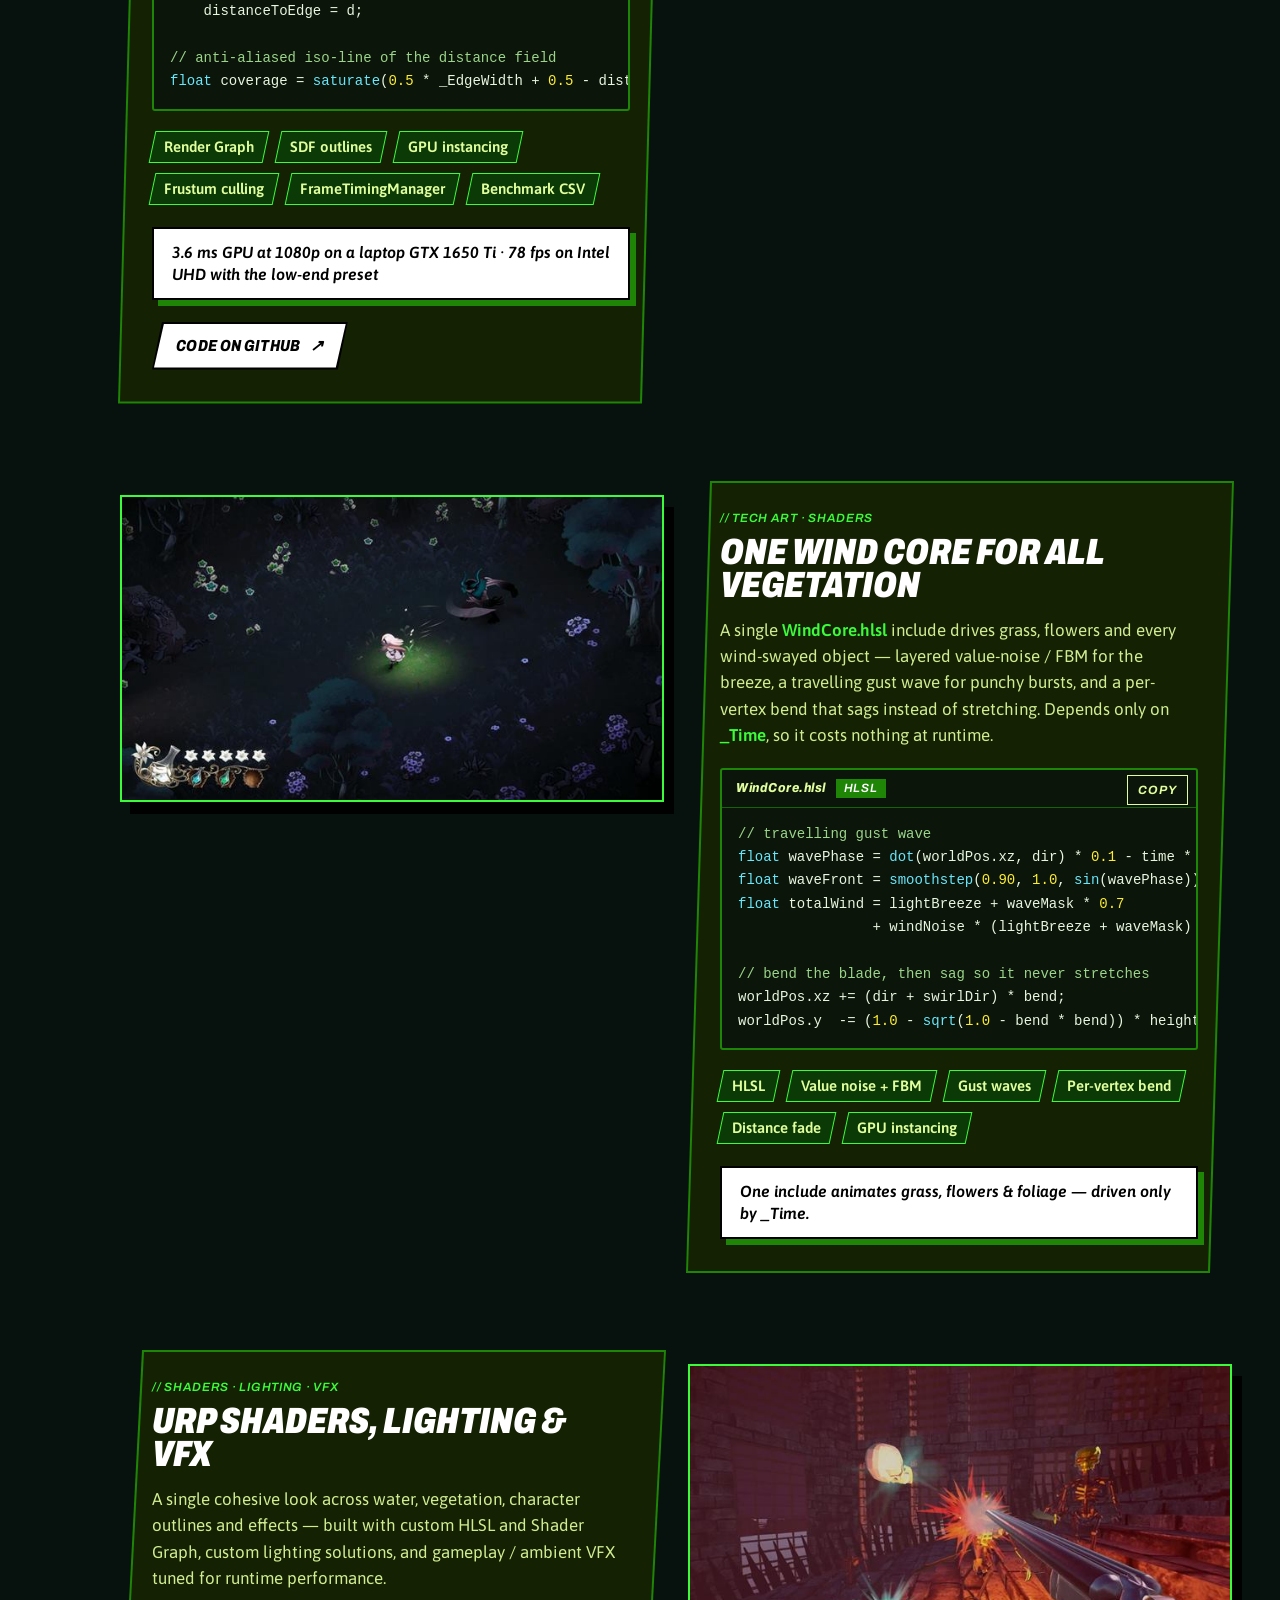
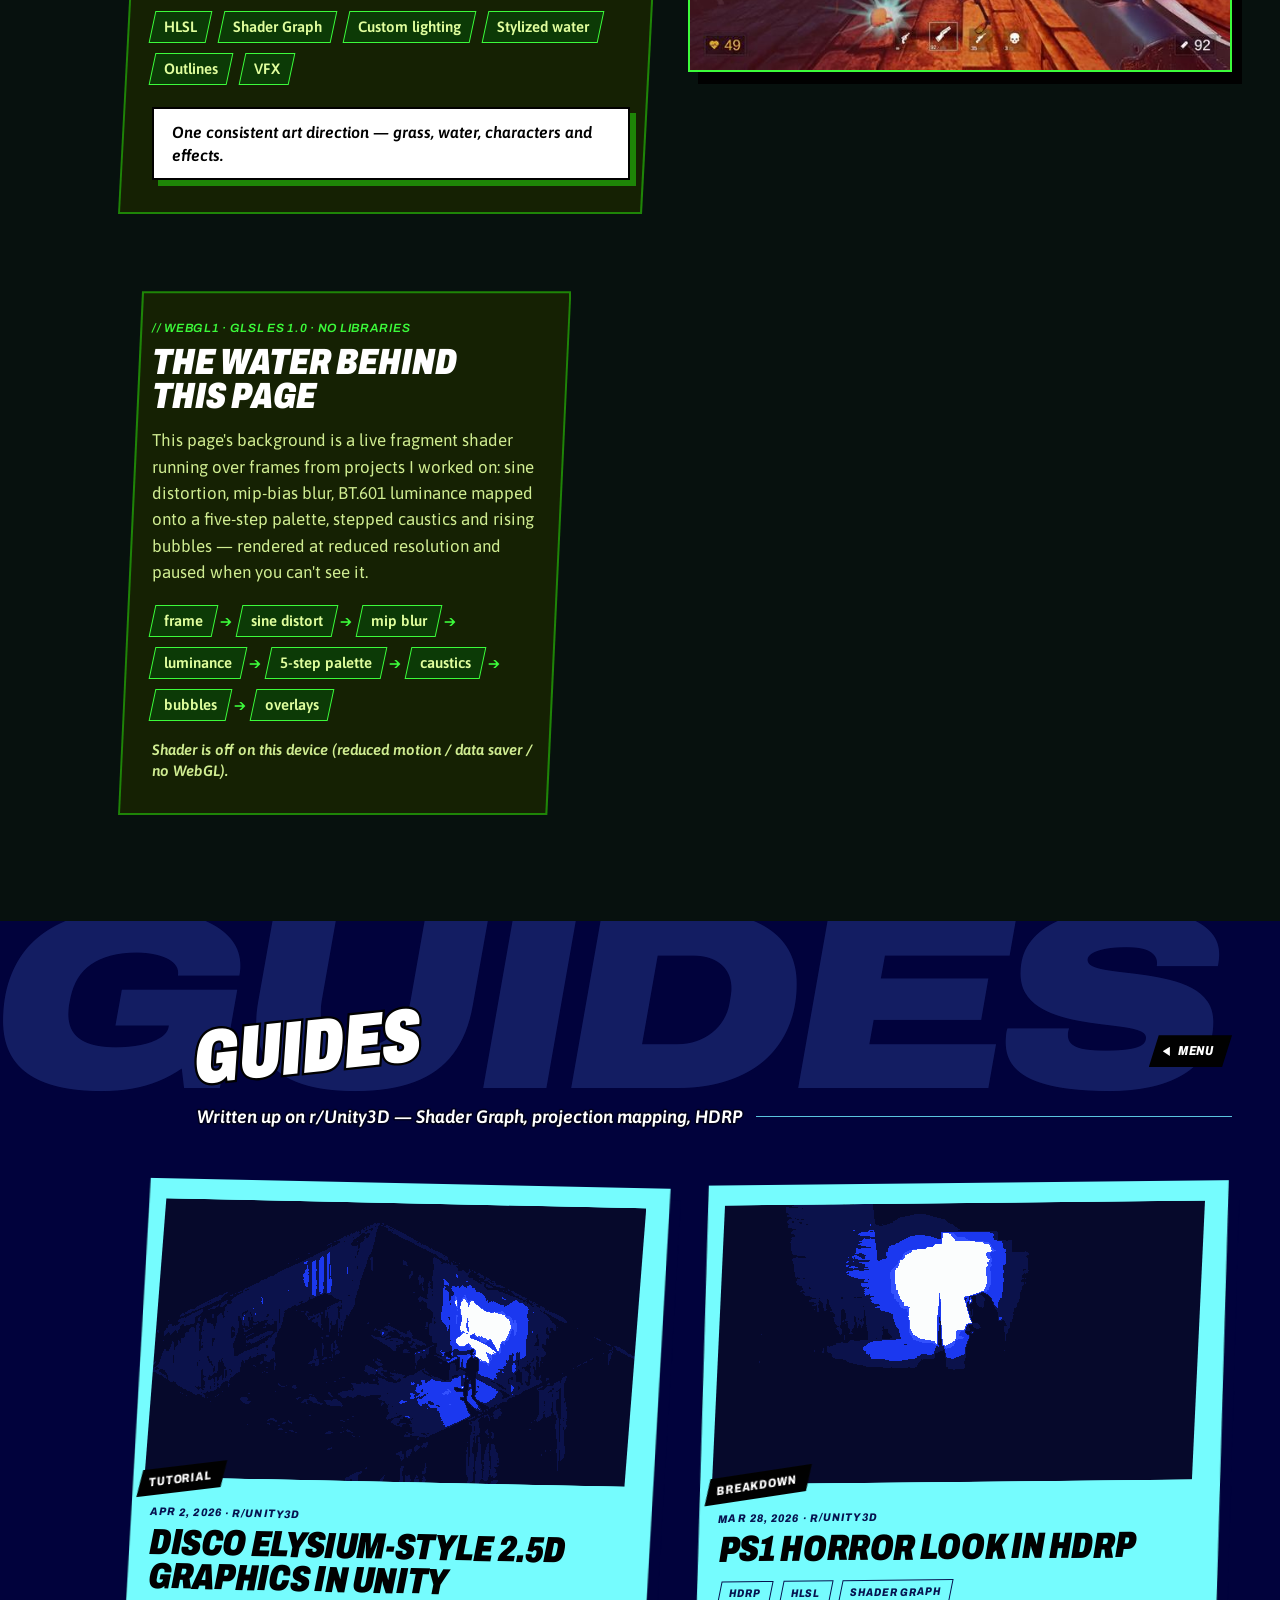
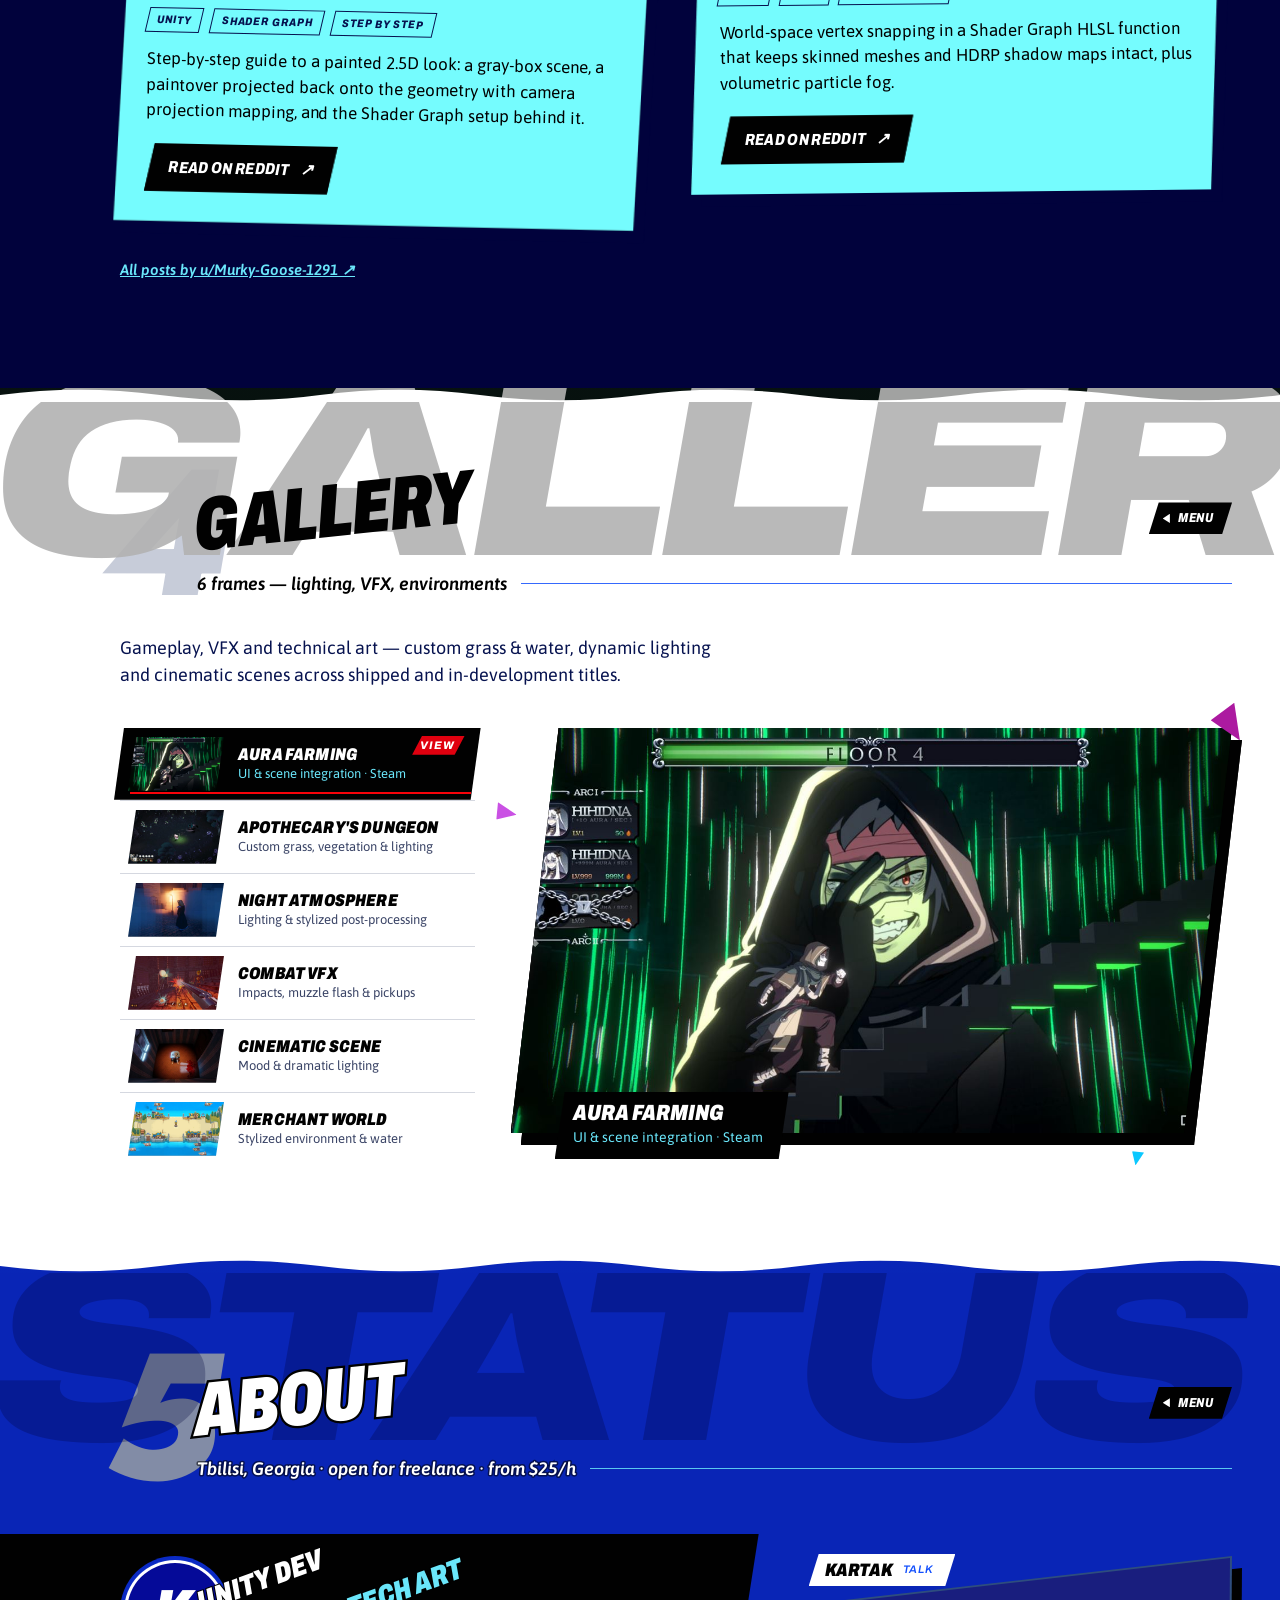
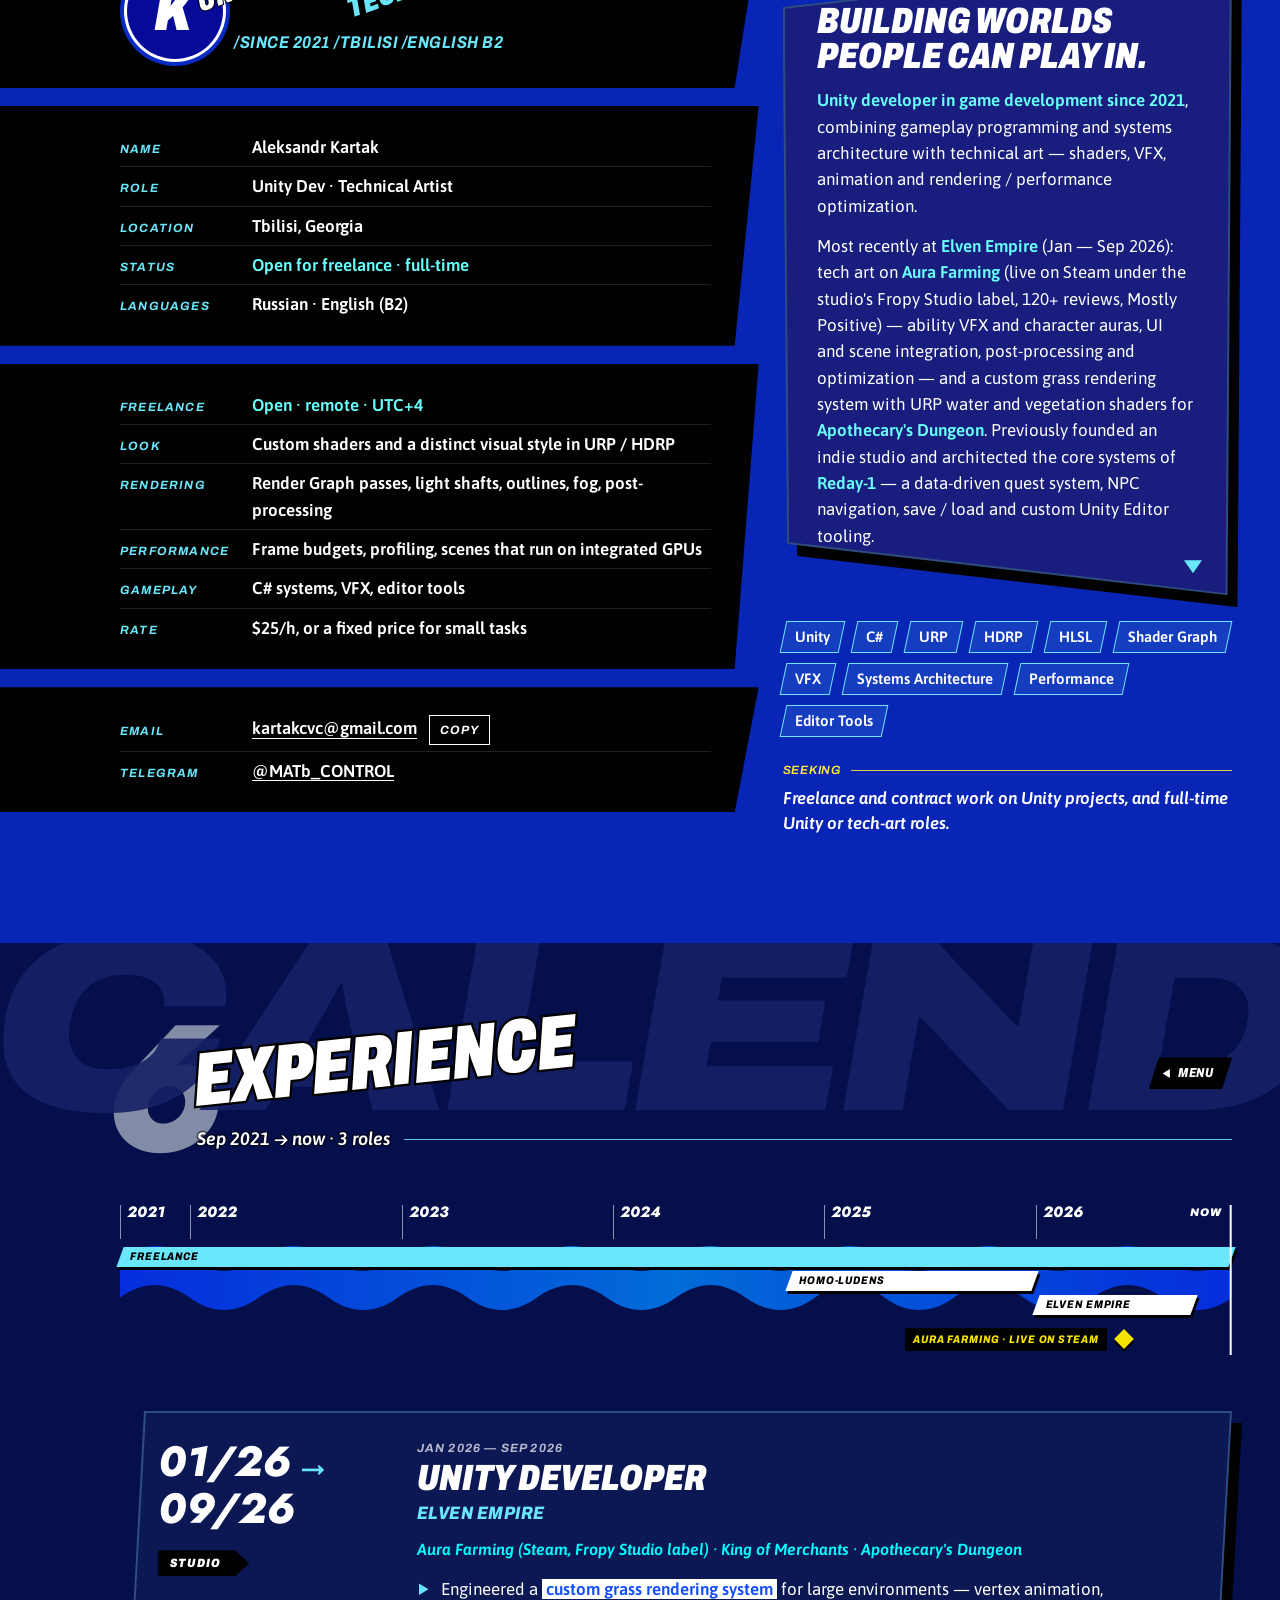
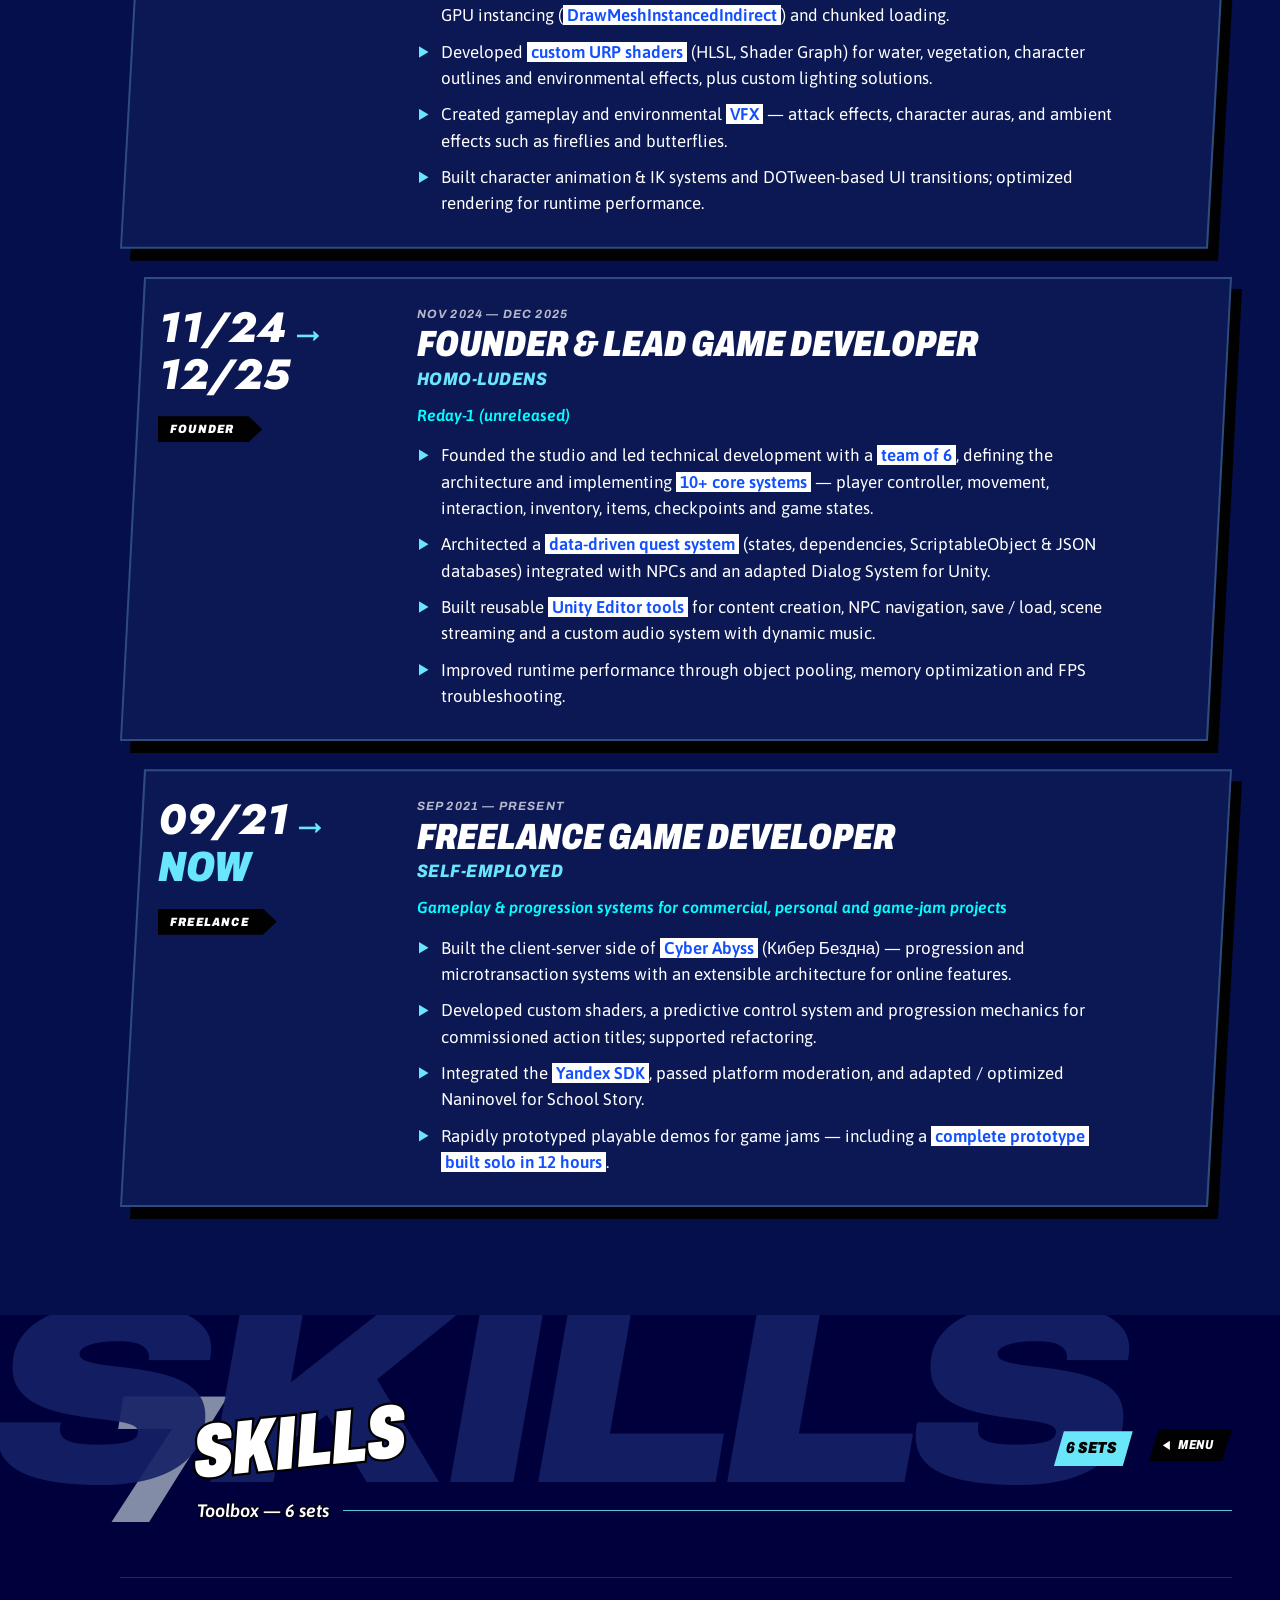
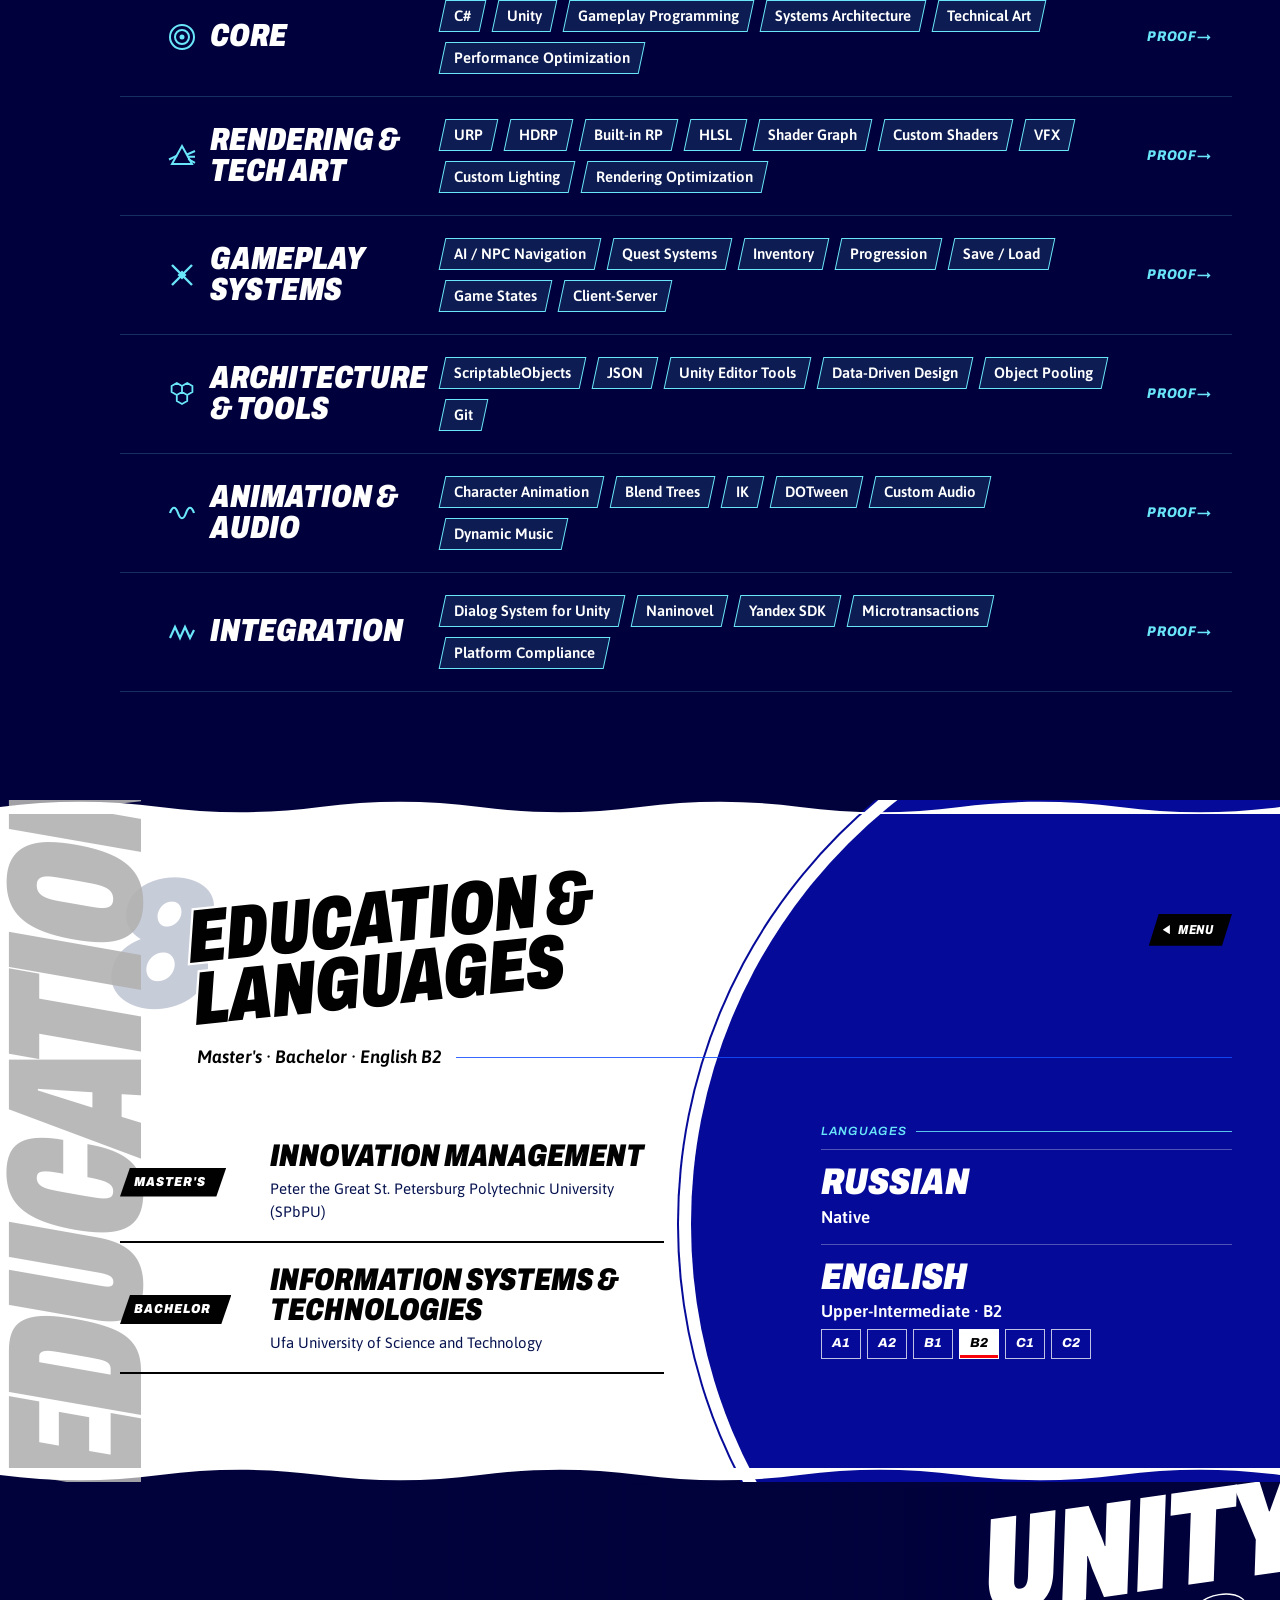
==== commit a5ef1c29: "NITRATE panel in Tech art, freelance offer in hero, HUD and About Co-Authored-By: Claude Opus 5.5 <n" ====
--- a/index.html
+++ b/index.html
@@ -56,7 +56,7 @@
 <div class="hud__cal" aria-hidden="true"><span class="hud__date" data-hud="date"></span><span class="hud__dow" data-hud="dow"></span><span class="hud__slot" data-hud="slot"></span></div>
 <button class="hud__moon" type="button" aria-pressed="false" aria-label="Moon. Toggle 00:00 mode"><svg viewBox="-22 -22 44 44" aria-hidden="true"><circle class="hud__moon-base" r="20"/><path class="hud__moon-lit" d=""/></svg><span class="hud__moon-t" aria-hidden="true">00:00</span></button>
 <p class="hud__tz">Tbilisi · GMT+4<span data-hud="tbs"></span></p>
-<p class="hud__status">Open to work<span class="hud__rr"> · Relocation ready</span></p>
+<p class="hud__status">Open for freelance<span class="hud__rr"> · from $25/h</span></p>
 <ul class="hud__icons">
 <li><a class="btn btn--icon has-shape" href="https://t.me/MATb_CONTROL" target="_blank" rel="noopener" aria-label="Telegram @MATb_CONTROL (opens in new tab)"><span class="shape"></span><svg class="ico" aria-hidden="true"><use href="#i-tg"/></svg></a></li>
 <li><a class="btn btn--icon has-shape" href="mailto:kartakcvc@gmail.com" aria-label="Email kartakcvc@gmail.com"><span class="shape"></span><svg class="ico" aria-hidden="true"><use href="#i-mail"/></svg></a></li>
@@ -103,6 +103,7 @@
 <h1 id="h-name">Aleksandr Kartak</h1>
 <p class="idbox__lead">In game development since 2021 — gameplay programming and systems architecture fused with technical art: custom shaders, VFX and rendering optimization in URP &amp; HDRP.</p>
 <p class="idbox__short">Unity Developer &amp; Technical Artist — in game development since 2021.</p>
+<a class="proofbar has-shape" href="#freelance"><span class="shape"></span><span class="proofbar__t">Open for freelance</span><span class="proofbar__sep"> · </span><span class="proofbar__s">shaders, rendering, optimization</span><span class="proofbar__sep"> · </span><span class="proofbar__n">from $25/h</span></a>
 <a class="proofbar has-shape" href="https://store.steampowered.com/app/4754800/Aura_Farming/" target="_blank" rel="noopener"><span class="shape"></span><span class="proofbar__t">Aura Farming</span><span class="proofbar__sep"> · </span><span class="proofbar__s">Live on Steam</span><span class="proofbar__sep"> · </span><span class="proofbar__n">120+ reviews · Mostly Positive</span><span class="proofbar__ext" aria-hidden="true">↗</span><span class="vh"> (opens in new tab)</span></a>
 <div class="idbox__cta">
 <a class="btn btn--cmd has-shape" href="#projects"><span class="shape"></span><span>Projects</span><span aria-hidden="true">↓</span></a>
@@ -117,9 +118,9 @@
 <ol>
 <li class="cmd is-sel" style="--i:1;--r:-8deg;--x:0px;--c:var(--aqua)"><a class="cmd__a" href="#projects" data-i="1" data-frame="2" data-tip="Browse projects" data-sub="Aura Farming live on Steam · Reday-1 · jam games"><span class="cmd__cur"></span><span class="cmd__t">Projects</span></a></li>
 <li class="cmd" style="--i:2;--r:-5deg;--x:28px;--c:var(--aqua-2)"><a class="cmd__a" href="#reel" data-i="2" data-frame="3" data-tip="Watch the showreel" data-sub="Gameplay &amp; real-time VFX · tech-art demo"><span class="cmd__cur"></span><span class="cmd__t">Reel</span></a></li>
-<li class="cmd" style="--i:3;--r:-11deg;--x:12px;--c:var(--aqua-3)"><a class="cmd__a" href="#tech-art" data-i="3" data-frame="3" data-tip="Read the shader breakdowns" data-sub="WindCore.hlsl · URP shaders · guides"><span class="cmd__cur"></span><span class="cmd__t">Tech art</span></a></li>
+<li class="cmd" style="--i:3;--r:-11deg;--x:12px;--c:var(--aqua-3)"><a class="cmd__a" href="#tech-art" data-i="3" data-frame="3" data-tip="Read the shader breakdowns" data-sub="NITRATE · Infinite Garden · URP shaders"><span class="cmd__cur"></span><span class="cmd__t">Tech art</span></a></li>
 <li class="cmd" style="--i:4;--r:-14deg;--x:40px;--c:var(--aqua-card)"><a class="cmd__a" href="#gallery" data-i="4" data-frame="4" data-tip="View screenshots" data-sub="6 frames: lighting, VFX, environments"><span class="cmd__cur"></span><span class="cmd__t">Gallery</span></a></li>
-<li class="cmd" style="--i:5;--r:2deg;--x:20px;--c:var(--aqua)"><a class="cmd__a" href="#about" data-i="5" data-frame="6" data-tip="Check status" data-sub="Tbilisi, Georgia · open to work · relocation ready"><span class="cmd__cur"></span><span class="cmd__t">About</span></a></li>
+<li class="cmd" style="--i:5;--r:2deg;--x:20px;--c:var(--aqua)"><a class="cmd__a" href="#about" data-i="5" data-frame="6" data-tip="Check status" data-sub="Tbilisi, Georgia · open for freelance · from $25/h"><span class="cmd__cur"></span><span class="cmd__t">About</span></a></li>
 <li class="cmd" style="--i:6;--r:-7deg;--x:52px;--c:var(--aqua-2)"><a class="cmd__a" href="#experience" data-i="6" data-frame="1" data-tip="Review experience" data-sub="Sep 2021 → now · 3 roles"><span class="cmd__cur"></span><span class="cmd__t">Experience</span></a></li>
 <li class="cmd" style="--i:7;--r:-13deg;--x:30px;--c:var(--aqua-3)"><a class="cmd__a" href="#skills" data-i="7" data-frame="3" data-tip="See the toolbox" data-sub="C# · Unity · HLSL · Shader Graph · VFX · tools"><span class="cmd__cur"></span><span class="cmd__t">Skills</span></a></li>
 <li class="cmd" style="--i:8;--r:-5deg;--x:60px;--c:var(--aqua-card)"><a class="cmd__a" href="#education" data-i="8" data-frame="4" data-tip="Education &amp; languages" data-sub="Master's · Bachelor · English B2"><span class="cmd__cur"></span><span class="cmd__t">Education</span></a></li>
@@ -268,7 +269,32 @@
 <svg class="seam seam--diag" viewBox="0 0 1440 96" preserveAspectRatio="none" aria-hidden="true"><polygon points="0,96 1440,0 1440,96"/></svg>
 <div class="sec__deco" aria-hidden="true"><span class="sh__idx">3</span><span class="sh__wm rv" data-rv="wm">00:00</span></div>
 <div class="sec__in">
-<header class="sh"><h2 id="h-tech" class="rv" data-rv="h2" tabindex="-1">Tech art</h2><p class="sh__tip">How it's built: Infinite Garden · WindCore.hlsl · URP shaders · this page's background<span class="rule"></span></p><a class="sh__menu" href="#menu" data-open="pause" aria-haspopup="dialog"><span class="tri tri--l"></span>Menu</a></header>
+<header class="sh"><h2 id="h-tech" class="rv" data-rv="h2" tabindex="-1">Tech art</h2><p class="sh__tip">How it's built: NITRATE · Infinite Garden · WindCore.hlsl · URP shaders · this page's background<span class="rule"></span></p><a class="sh__menu" href="#menu" data-open="pause" aria-haspopup="dialog"><span class="tri tri--l"></span>Menu</a></header>
+
+<article class="bd bd--nitrate rv" data-rv="panel" id="nitrate" aria-labelledby="bd-nitrate">
+<figure class="bd__media"><video src="assets/video/nitrate.mp4" poster="assets/video/nitrate-poster.jpg" width="1280" height="720" autoplay muted loop playsinline preload="metadata" aria-label="NITRATE: a windmill silhouette turns in front of the moon, its sails cutting light shafts through the fog while a figure with a lantern stands in the foreground"></video><script>(function(){var v=document.currentScript.parentNode.querySelector('video'),r=document.documentElement;if(matchMedia('(prefers-reduced-motion: reduce)').matches||r.dataset.motion==='reduced'){v.removeAttribute('autoplay');v.pause();}})();</script></figure>
+<div class="bd__body">
+<p class="micro bd__tag">// Unity 6 URP · Render Graph · Shader Graph · open source</p>
+<h3 id="bd-nitrate">NITRATE: real light shafts through windmill sails</h3>
+<p>A seamless 15 s silhouette loop. The light shafts are <b>raymarched through the moon's shadow map</b> at quarter resolution, so the turning sails cut the moonlight on every frame. All geometry is generated by code, one black Shader Graph material carries the wind through every pass, shadows included, and a custom Render Graph pipeline adds fog, a depth-blur ladder and a film print.</p>
+<figure class="code"><figcaption class="code__tag">NitrateAtmosphere.shader</figcaption>
+<pre tabindex="0" aria-label="NitrateAtmosphere.shader excerpt"><code id="code-nitrate"><span class="tc">// blue-noise start offset, re-rolled 24 times a second</span>
+<span class="tk">float</span> t = tStart + stepLength * BlueNoise(p, _NitrateFilmFrame);
+<span class="tk">for</span> (<span class="tk">int</span> i = <span class="tn">0</span>; i &lt; steps; i++)
+{
+    <span class="tk">float3</span> position = ray.origin + ray.dir * t;
+    <span class="tk">float</span> h = position.y - _NitrateBoxMin.y;
+    <span class="tk">float</span> density = <span class="tk">exp</span>(-h / _BeamHeightFalloff);
+    <span class="tc">// 1 = lit by the moon, 0 = behind a sail</span>
+    sum += MoonShadow(position) * density;
+    t += stepLength;
+}</code></pre>
+<button class="btn--copy" type="button" data-copy-target="#code-nitrate" data-announce="Code copied" hidden>Copy</button></figure>
+<ul class="chips chips--night"><li>Shadow-map raymarch</li><li>Blue noise</li><li>Render Graph</li><li>Shader Graph wind</li><li>Procedural meshes</li><li>Film print</li></ul>
+<p class="bd__res slab">2.46 ms GPU at 1080p on a laptop GTX 1650 Ti · 11.0 ms at 720p on Intel UHD with the Low preset</p>
+<div class="bd__cta"><a class="btn btn--line has-shape" href="https://github.com/matbcontrol/Nitrate" target="_blank" rel="noopener"><span class="shape"></span><span>Code on GitHub</span><span aria-hidden="true">↗</span><span class="vh"> (opens in new tab)</span></a> <a class="btn btn--line has-shape" href="https://github.com/matbcontrol/Nitrate/releases/tag/v1.0" target="_blank" rel="noopener"><span class="shape"></span><span>Windows build</span><span aria-hidden="true">↗</span><span class="vh"> (opens in new tab)</span></a></div>
+</div>
+</article>
 
 <article class="bd bd--ig bd--flip rv" data-rv="panel" id="infinite-garden" aria-labelledby="bd-ig">
 <figure class="bd__media"><video src="assets/video/infinite-garden.mp4" poster="assets/video/infinite-garden-poster.jpg" width="1280" height="720" autoplay muted loop playsinline preload="metadata" aria-label="Infinite Garden: the camera falls endlessly through pastel block architecture with thin dark outlines"></video><script>(function(){var v=document.currentScript.parentNode.querySelector('video'),r=document.documentElement;if(matchMedia('(prefers-reduced-motion: reduce)').matches||r.dataset.motion==='reduced'){v.removeAttribute('autoplay');v.pause();}})();</script></figure>
@@ -399,7 +425,7 @@
 <section id="about" class="sec sec--about" data-mode="blue" data-frame="6" aria-labelledby="h-about">
 <div class="sec__deco" aria-hidden="true"><span class="sh__idx">5</span><span class="sh__wm rv" data-rv="wm">Status</span></div>
 <div class="sec__in">
-<header class="sh"><h2 id="h-about" class="rv" data-rv="h2" tabindex="-1">About</h2><p class="sh__tip">Tbilisi, Georgia · open to work · relocation ready<span class="rule"></span></p><a class="sh__menu" href="#menu" data-open="pause" aria-haspopup="dialog"><span class="tri tri--l"></span>Menu</a></header>
+<header class="sh"><h2 id="h-about" class="rv" data-rv="h2" tabindex="-1">About</h2><p class="sh__tip">Tbilisi, Georgia · open for freelance · from $25/h<span class="rule"></span></p><a class="sh__menu" href="#menu" data-open="pause" aria-haspopup="dialog"><span class="tri tri--l"></span>Menu</a></header>
 <div class="about">
 <div class="about__bars">
 <div class="bar bar--id rv" data-rv="panel">
@@ -411,8 +437,16 @@
 <div><dt>Name</dt><dd>Aleksandr Kartak</dd></div>
 <div><dt>Role</dt><dd>Unity Dev · Technical Artist</dd></div>
 <div><dt>Location</dt><dd>Tbilisi, Georgia</dd></div>
-<div><dt>Status</dt><dd class="is-accent">Open · Relocation ready</dd></div>
+<div><dt>Status</dt><dd class="is-accent">Open for freelance · full-time</dd></div>
 <div><dt>Languages</dt><dd>Russian · English (B2)</dd></div>
+</dl>
+<dl class="bar bar--facts rv" data-rv="panel" id="freelance" tabindex="-1" aria-label="Freelance services">
+<div><dt>Freelance</dt><dd class="is-accent">Open · remote · UTC+4</dd></div>
+<div><dt>Look</dt><dd>Custom shaders and a distinct visual style in URP / HDRP</dd></div>
+<div><dt>Rendering</dt><dd>Render Graph passes, light shafts, outlines, fog, post-processing</dd></div>
+<div><dt>Performance</dt><dd>Frame budgets, profiling, scenes that run on integrated GPUs</dd></div>
+<div><dt>Gameplay</dt><dd>C# systems, VFX, editor tools</dd></div>
+<div><dt>Rate</dt><dd>$25/h, or a fixed price for small tasks</dd></div>
 </dl>
 <dl class="bar bar--contact rv" data-rv="panel">
 <div><dt>Email</dt><dd><a href="mailto:kartakcvc@gmail.com">kartakcvc@gmail.com</a> <button class="btn--copy" type="button" data-copy="kartakcvc@gmail.com" data-announce="Email copied" hidden>Copy</button></dd></div>
@@ -429,7 +463,7 @@
 <span class="dlg__next"></span>
 </div>
 <ul class="chips chips--tags"><li>Unity</li><li>C#</li><li>URP</li><li>HDRP</li><li>HLSL</li><li>Shader Graph</li><li>VFX</li><li>Systems Architecture</li><li>Performance</li><li>Editor Tools</li></ul>
-<p class="seeking"><span class="micro seeking__k">Seeking<span class="rule"></span></span> Open to Unity roles and technical-art work — full-time or contract.</p>
+<p class="seeking"><span class="micro seeking__k">Seeking<span class="rule"></span></span> Freelance and contract work on Unity projects, and full-time Unity or tech-art roles.</p>
 </div>
 </div>
 </div>
@@ -552,7 +586,7 @@
 <div class="fin__sig">
 <p class="micro fin__eyebrow">Let's build something<span class="rule"></span></p>
 <h2 id="h-contact" tabindex="-1"><span class="fin__l1">Have a game in mind?</span> <span class="fin__l2">Let's talk.</span></h2>
-<p class="fin__body">Open to Unity roles and technical-art work — full-time or contract. Relocation ready. The fastest way to reach me is Telegram or email.</p>
+<p class="fin__body">Open for freelance and contract work on Unity projects, from $25/h, and for full-time roles. The fastest way to reach me is Telegram or email.</p>
 </div>
 <ul class="fin__cmds">
 <li class="fcmd fcmd--main is-sel" style="--i:1;--r:-6deg"><a class="fcmd__a has-shape" href="https://t.me/MATb_CONTROL" target="_blank" rel="noopener"><span class="shape"></span><span class="fcmd__cur"></span><span class="fcmd__t">Telegram</span> <span class="fcmd__d">@MATb_CONTROL</span><span class="vh"> (opens in new tab)</span></a></li>
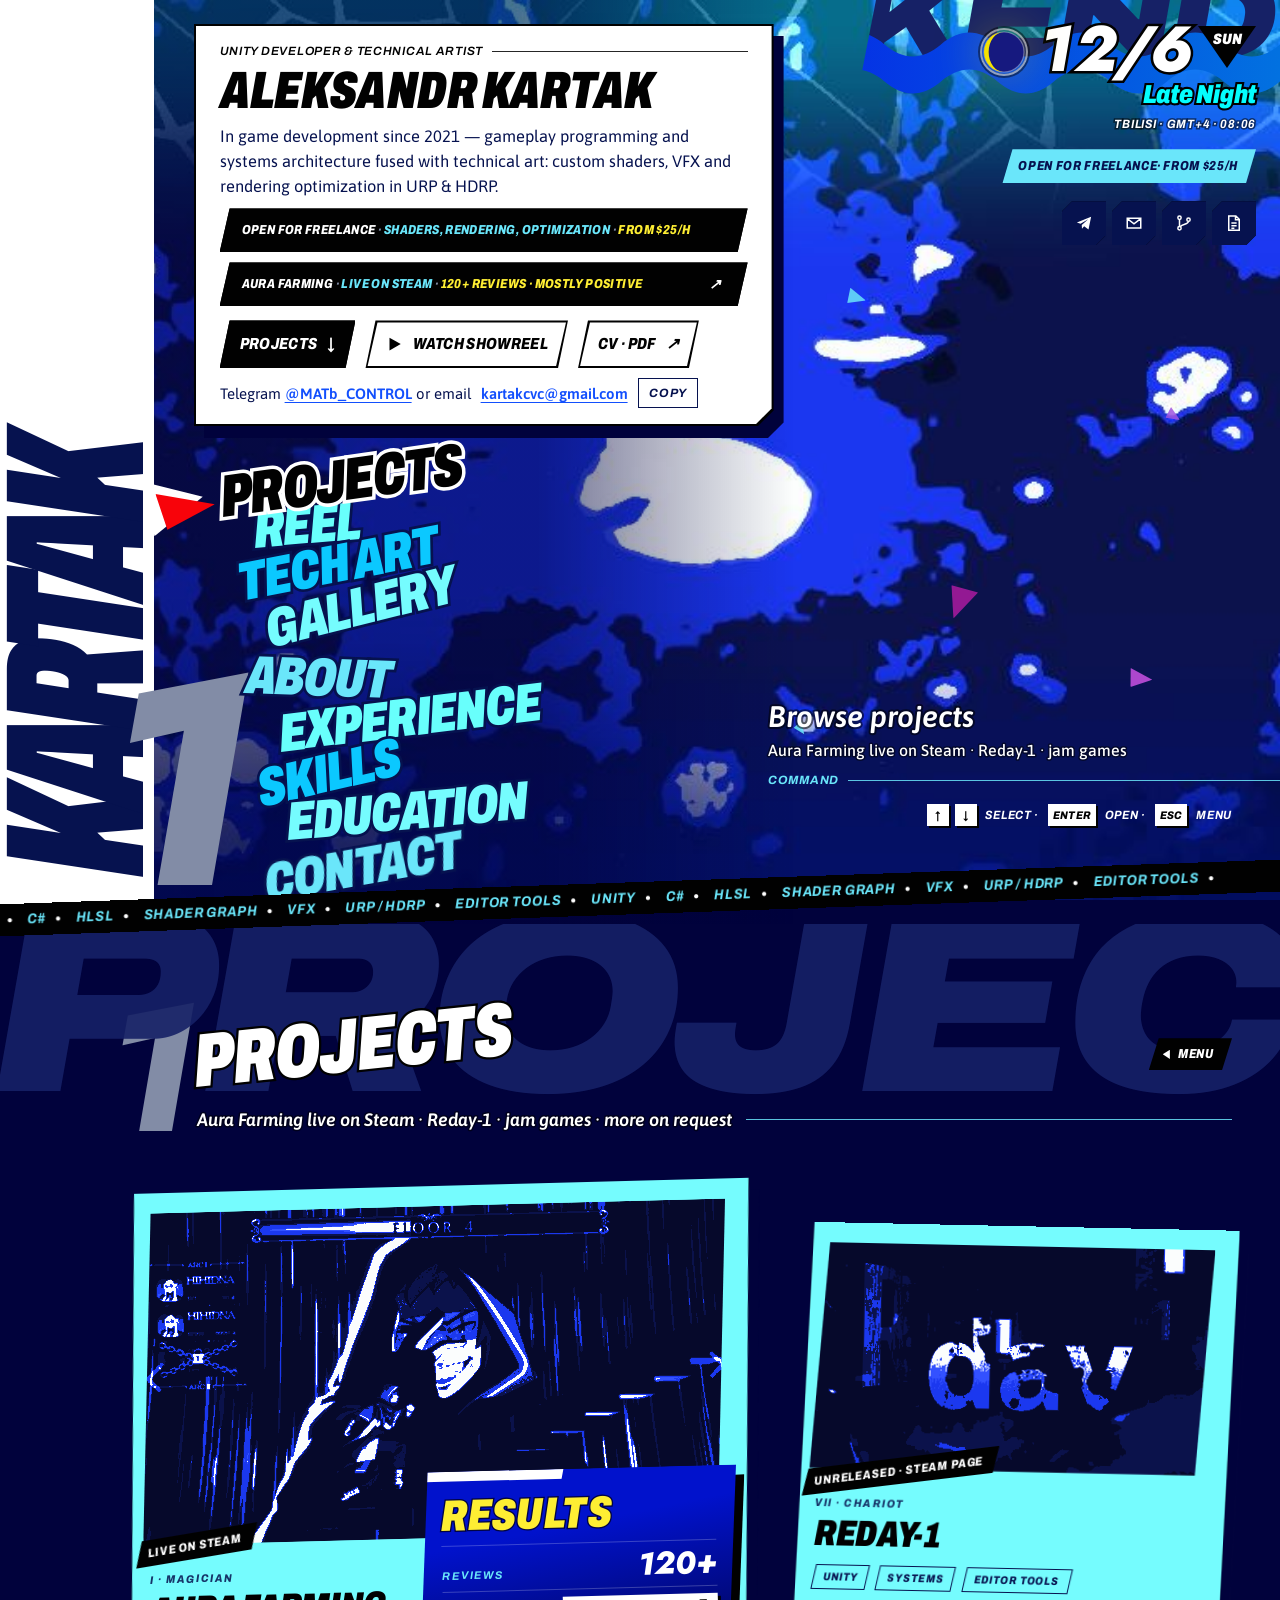
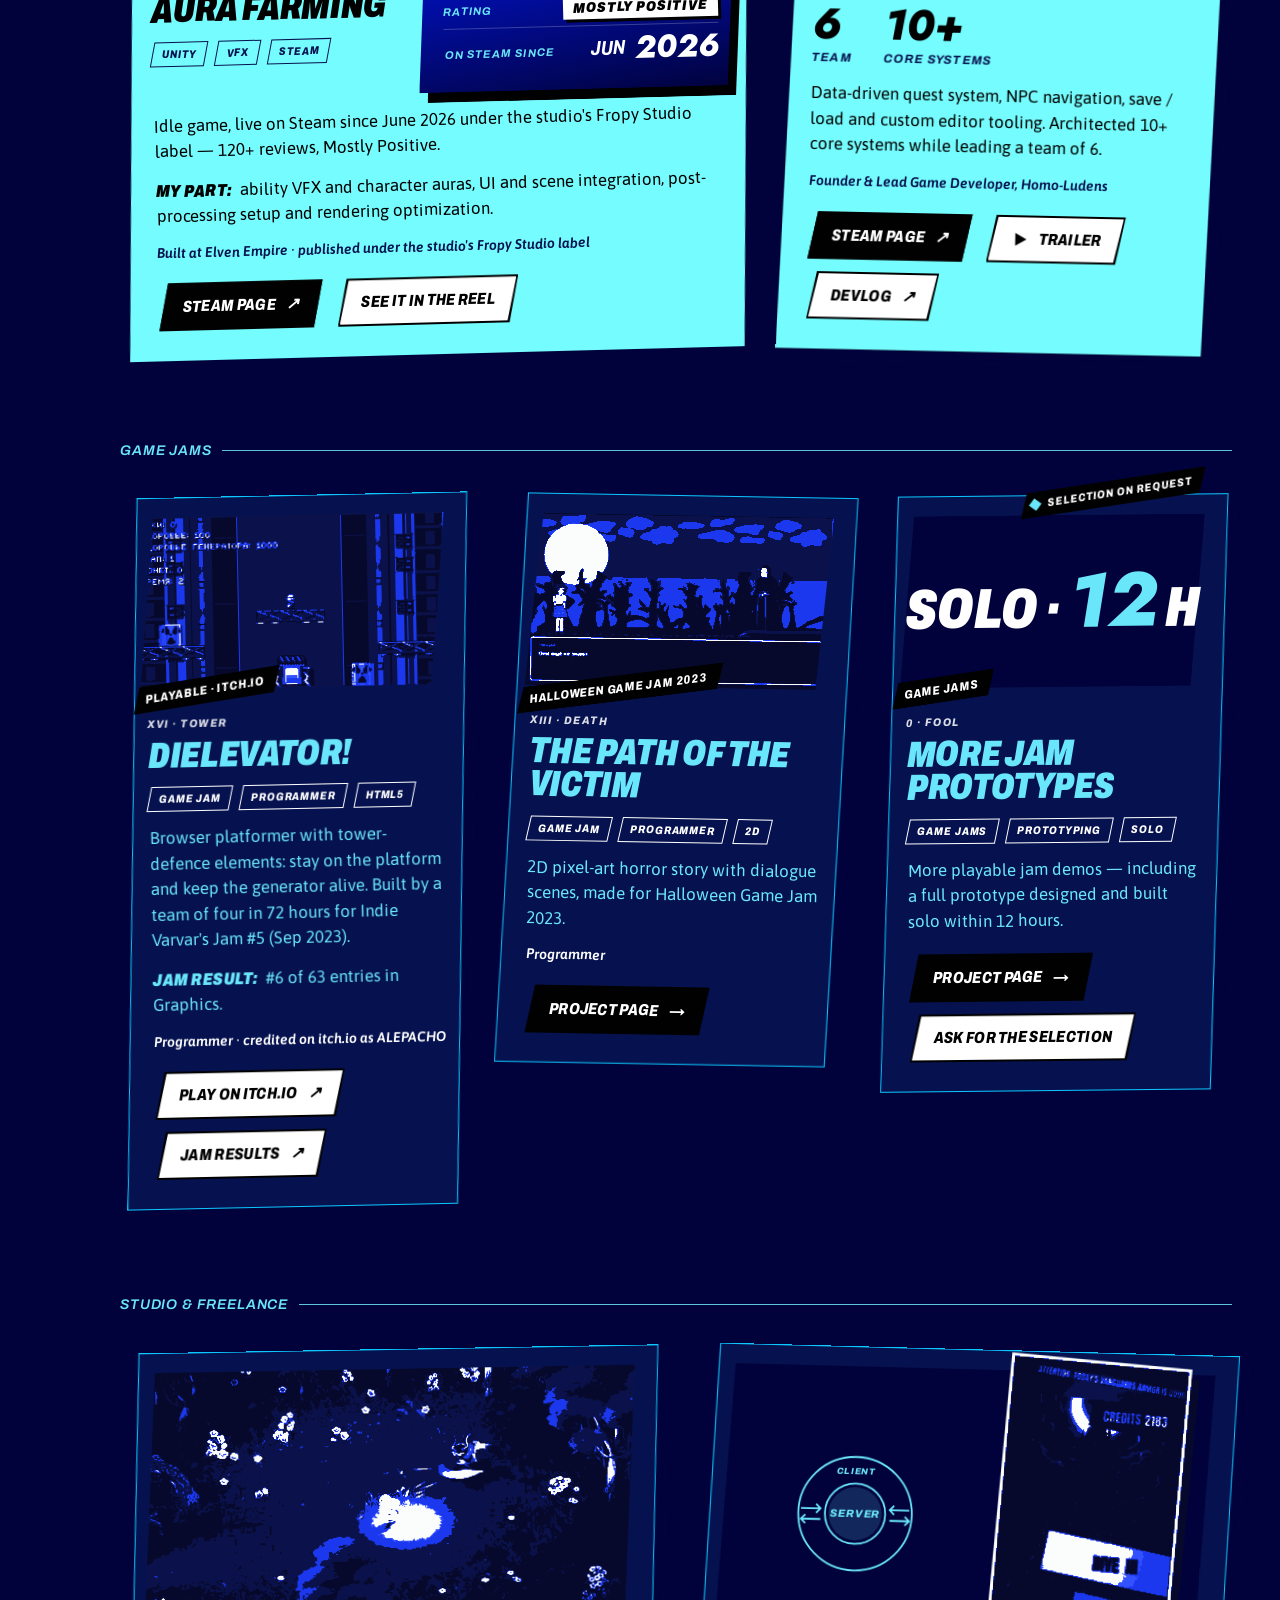
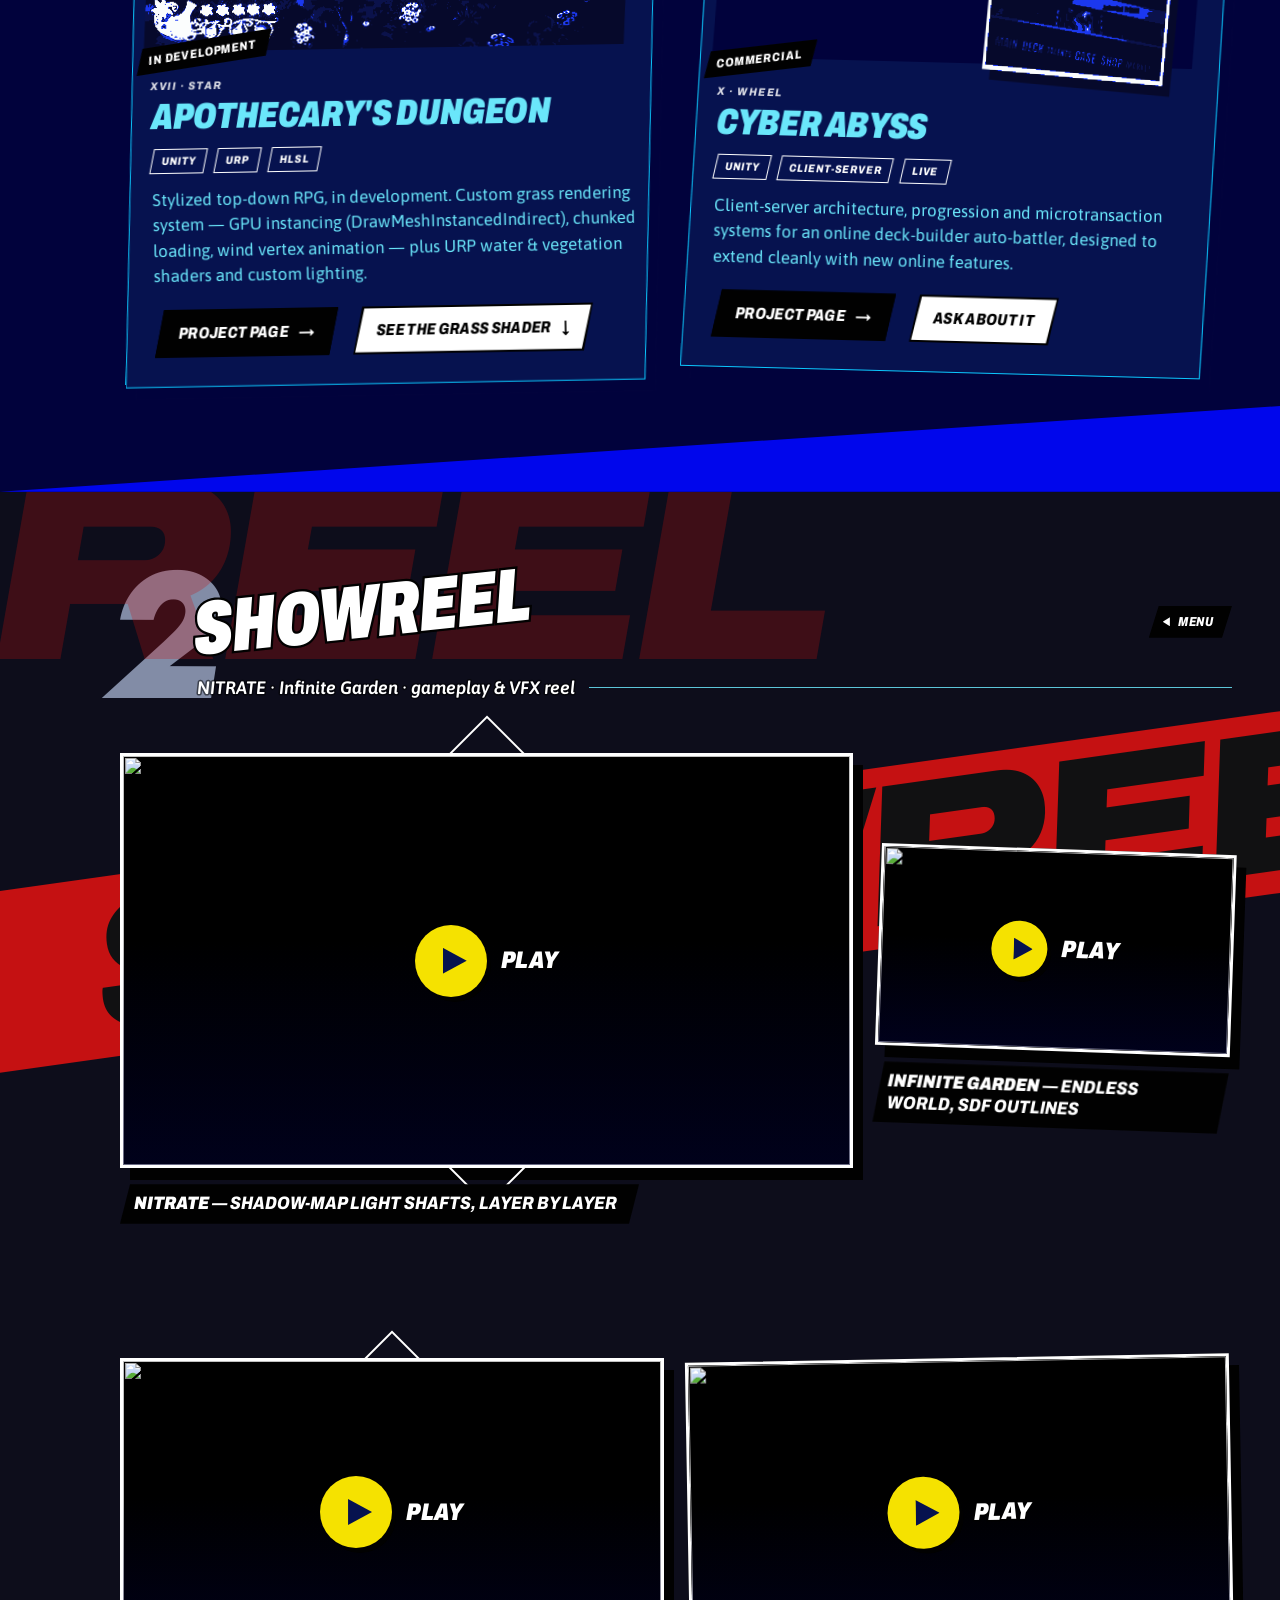
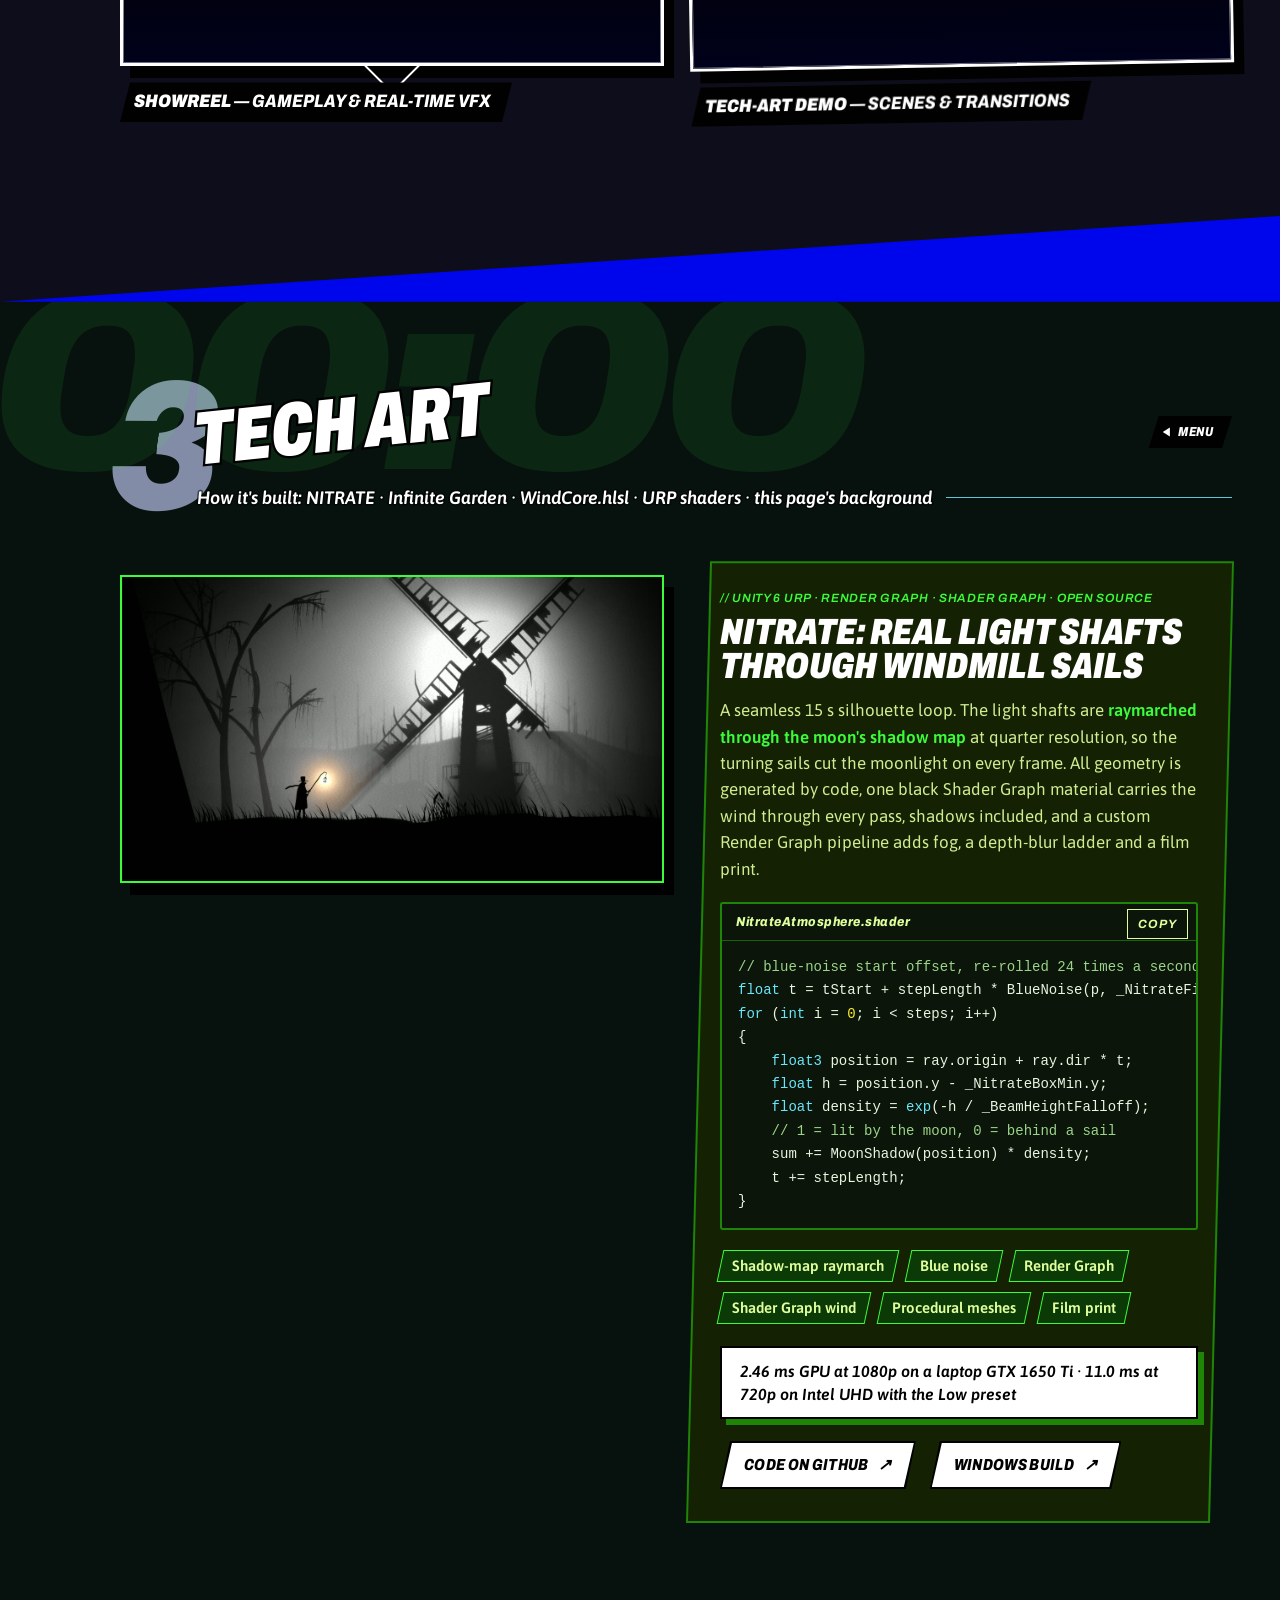
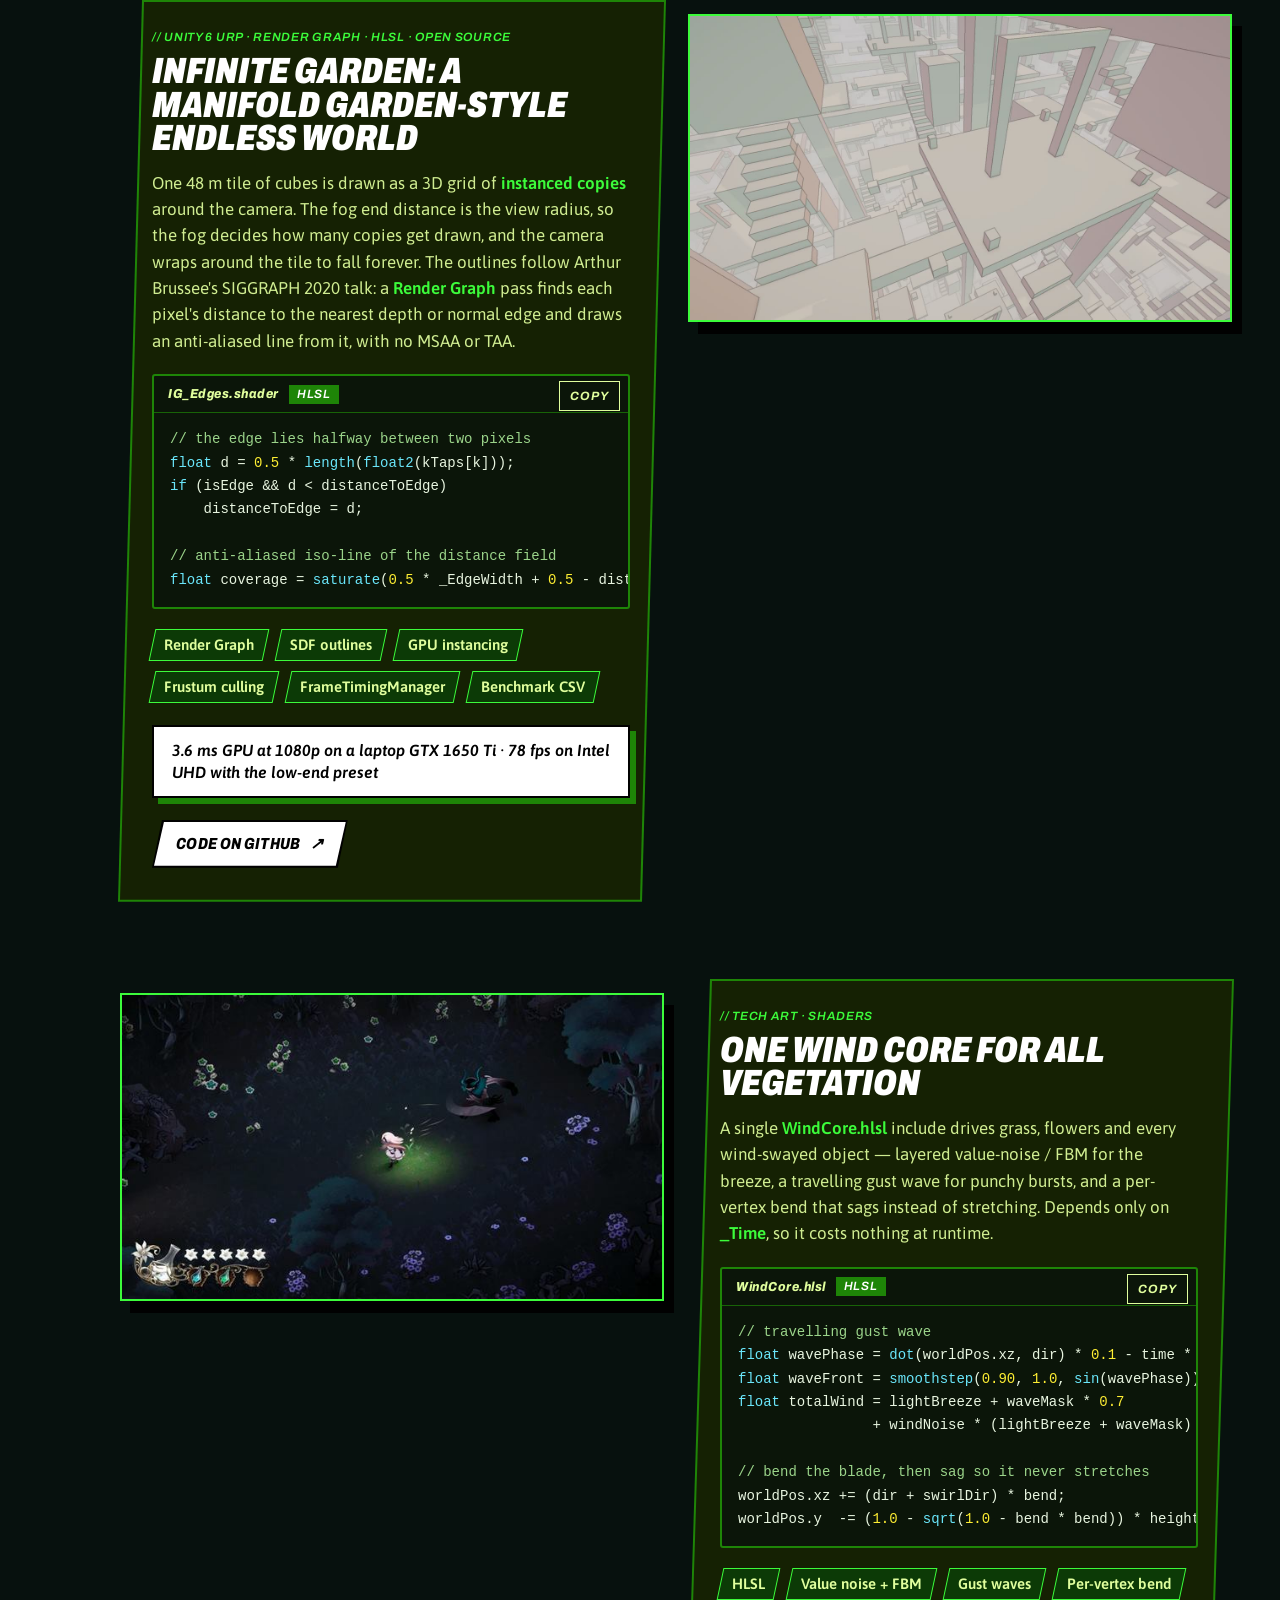
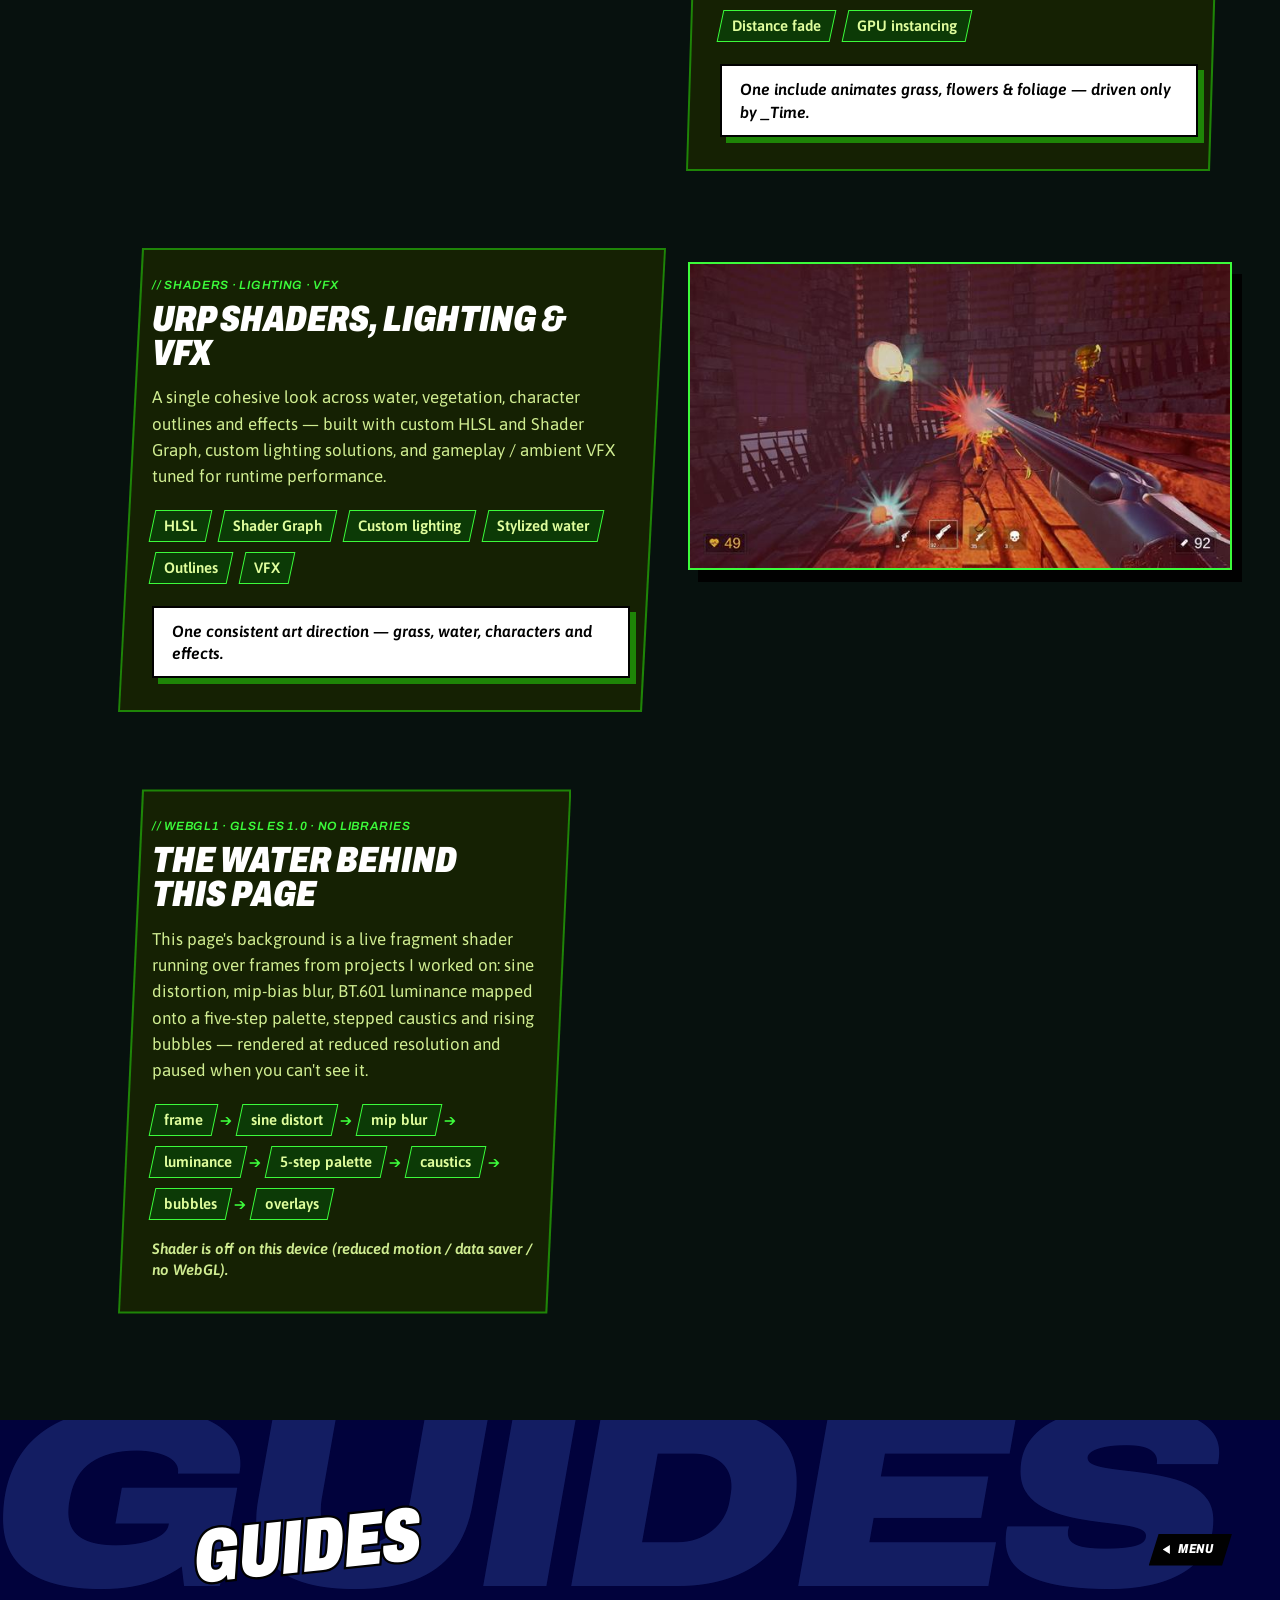
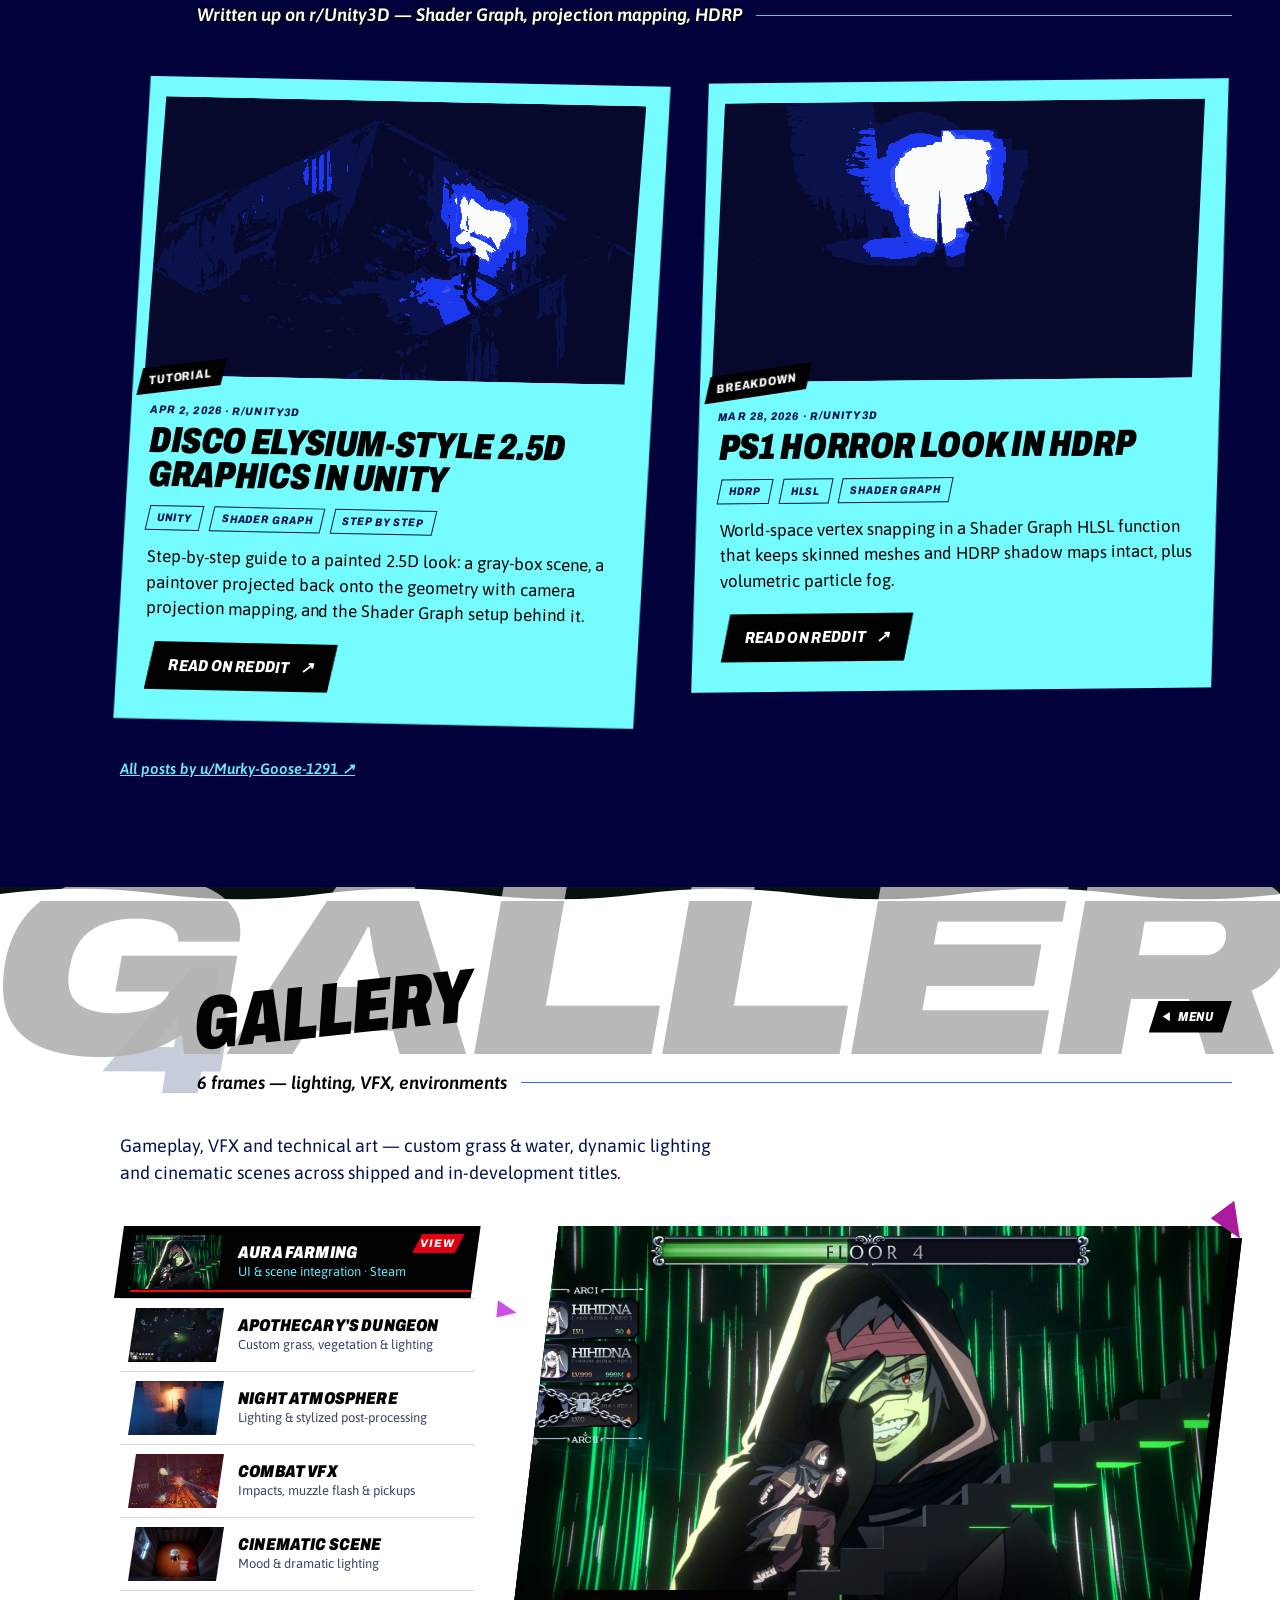
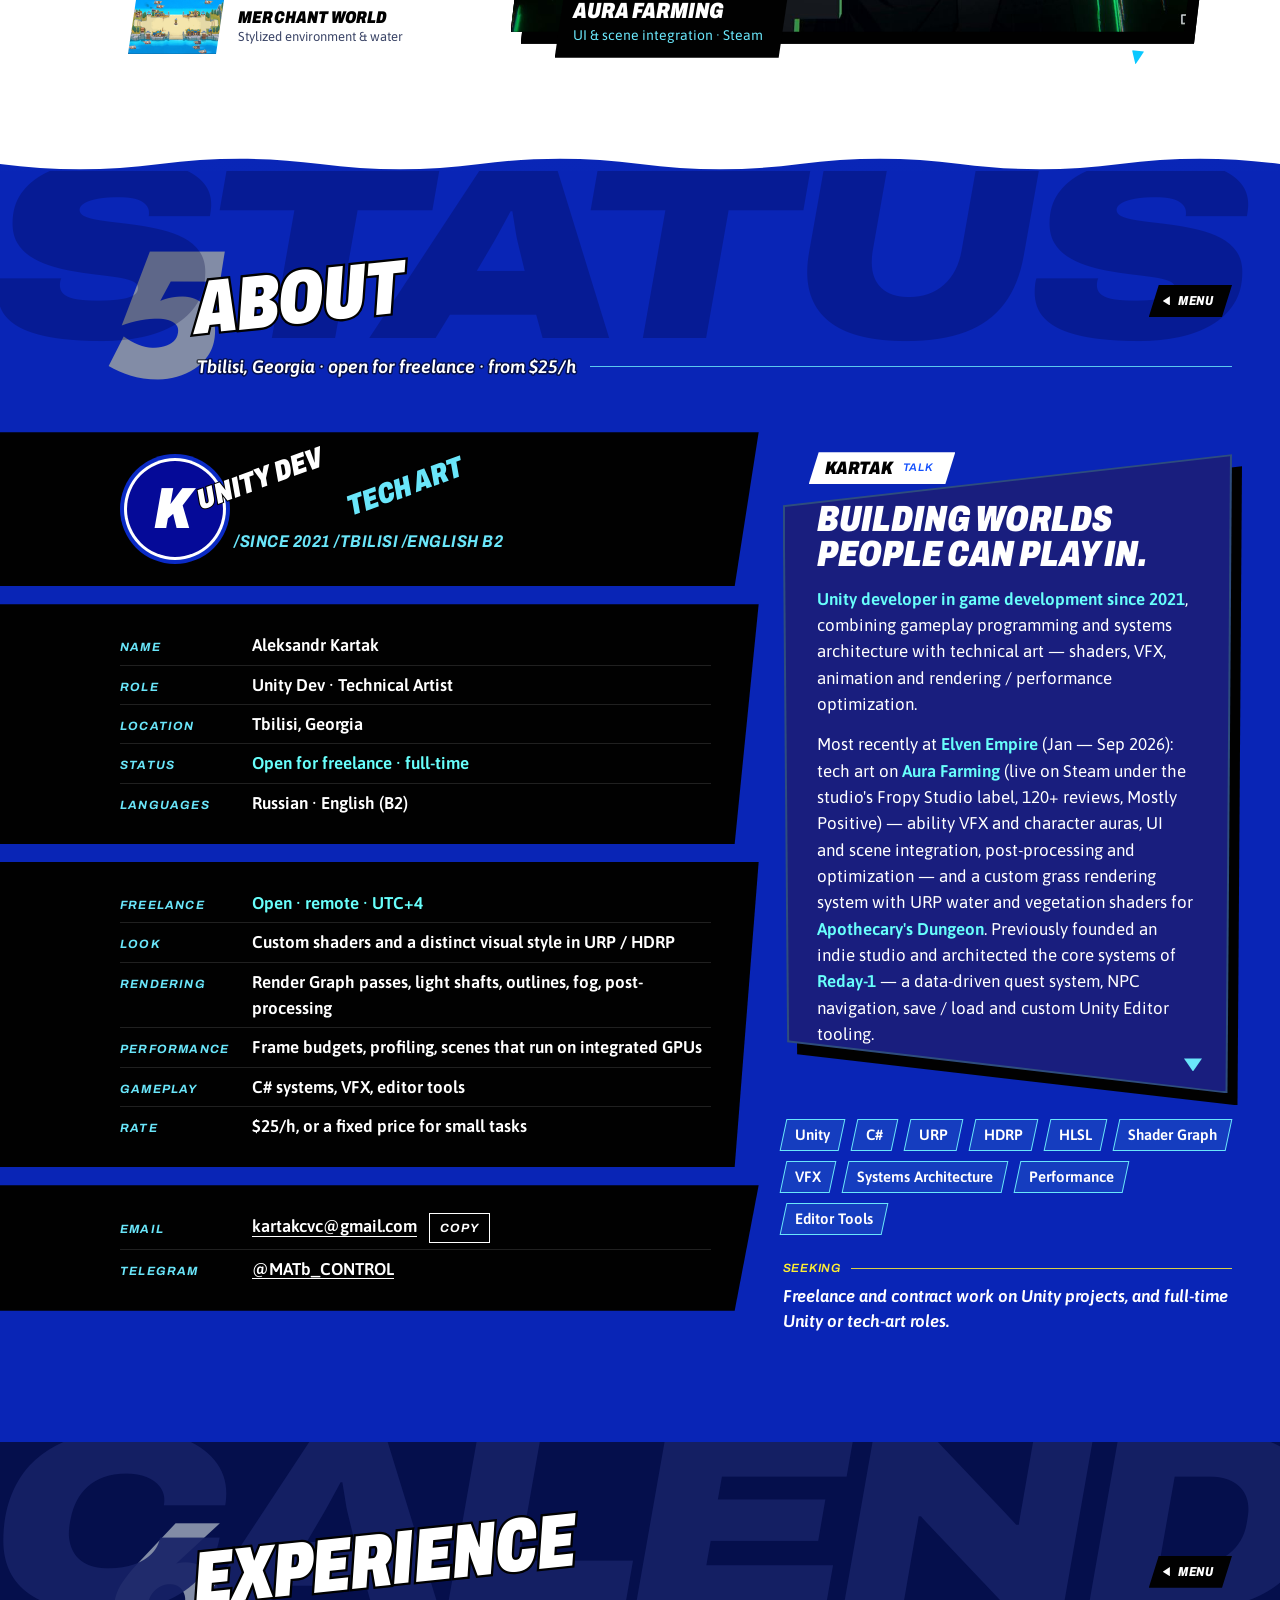
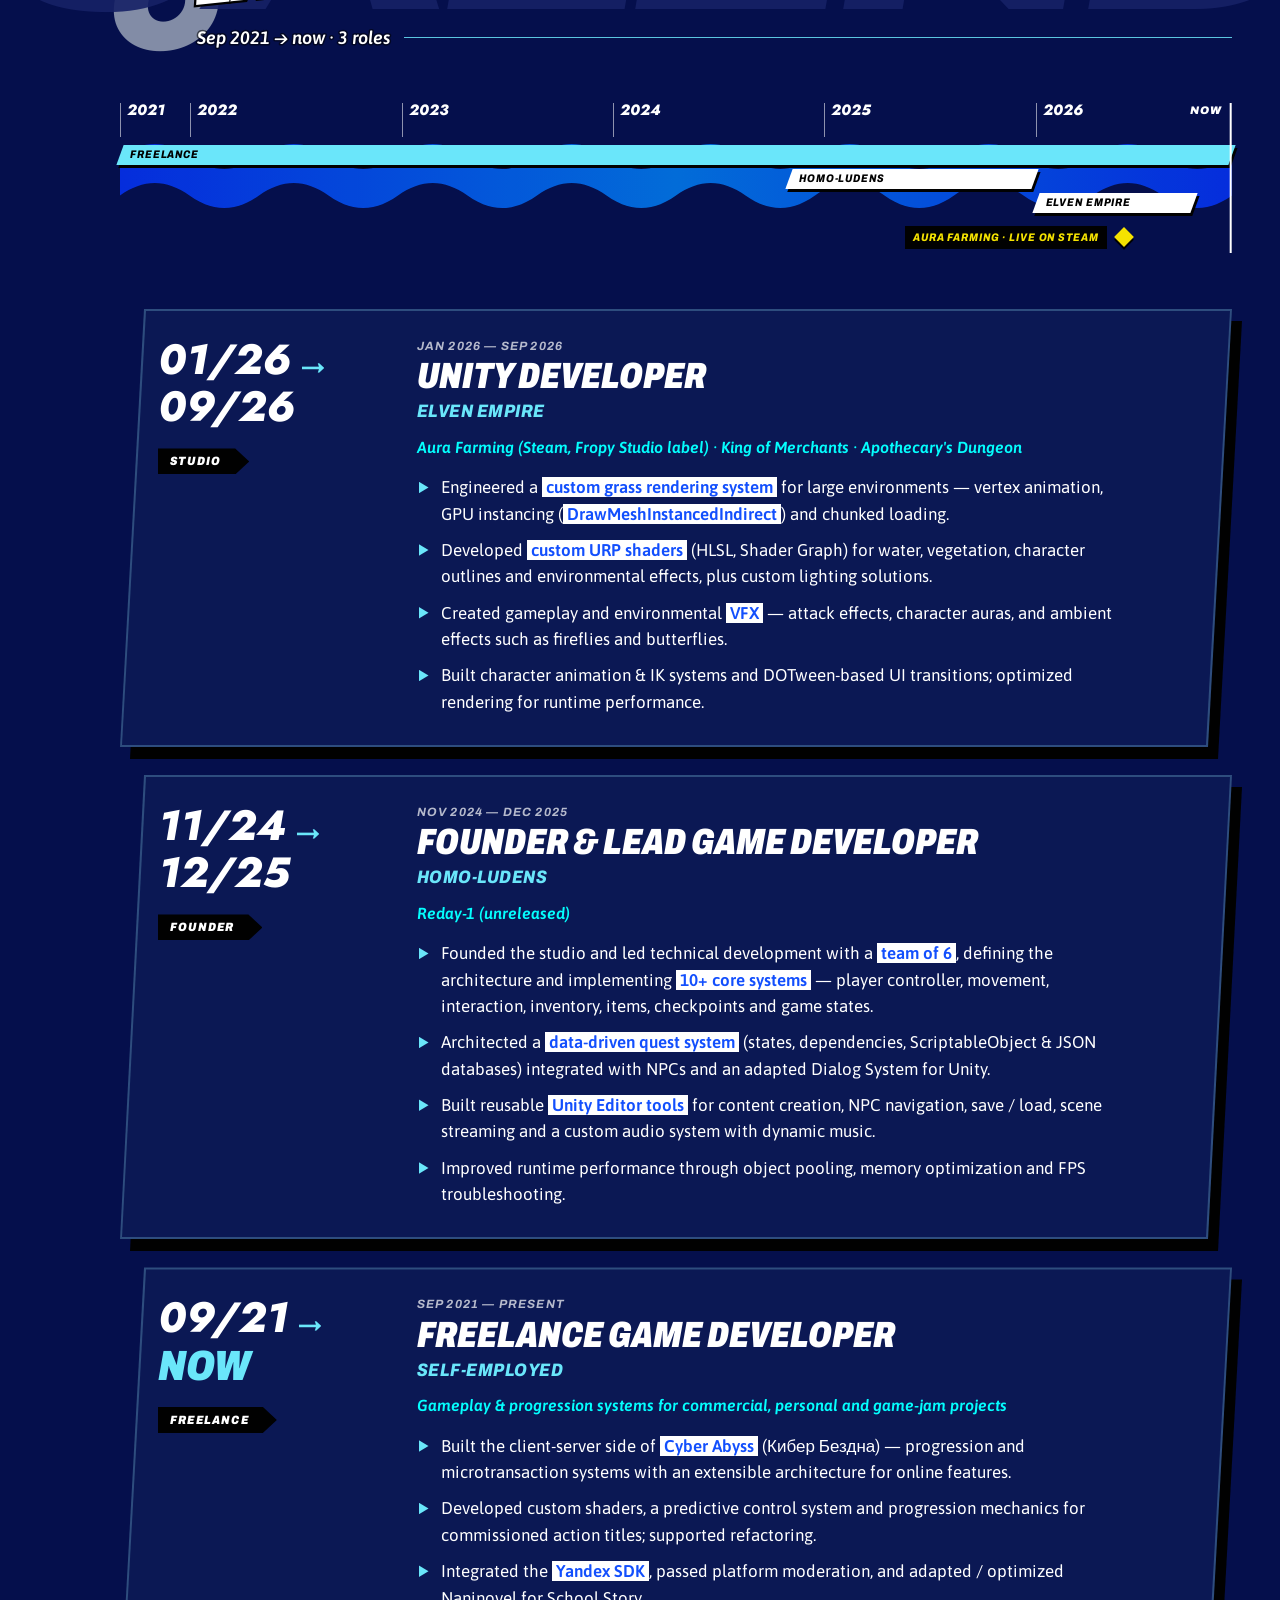
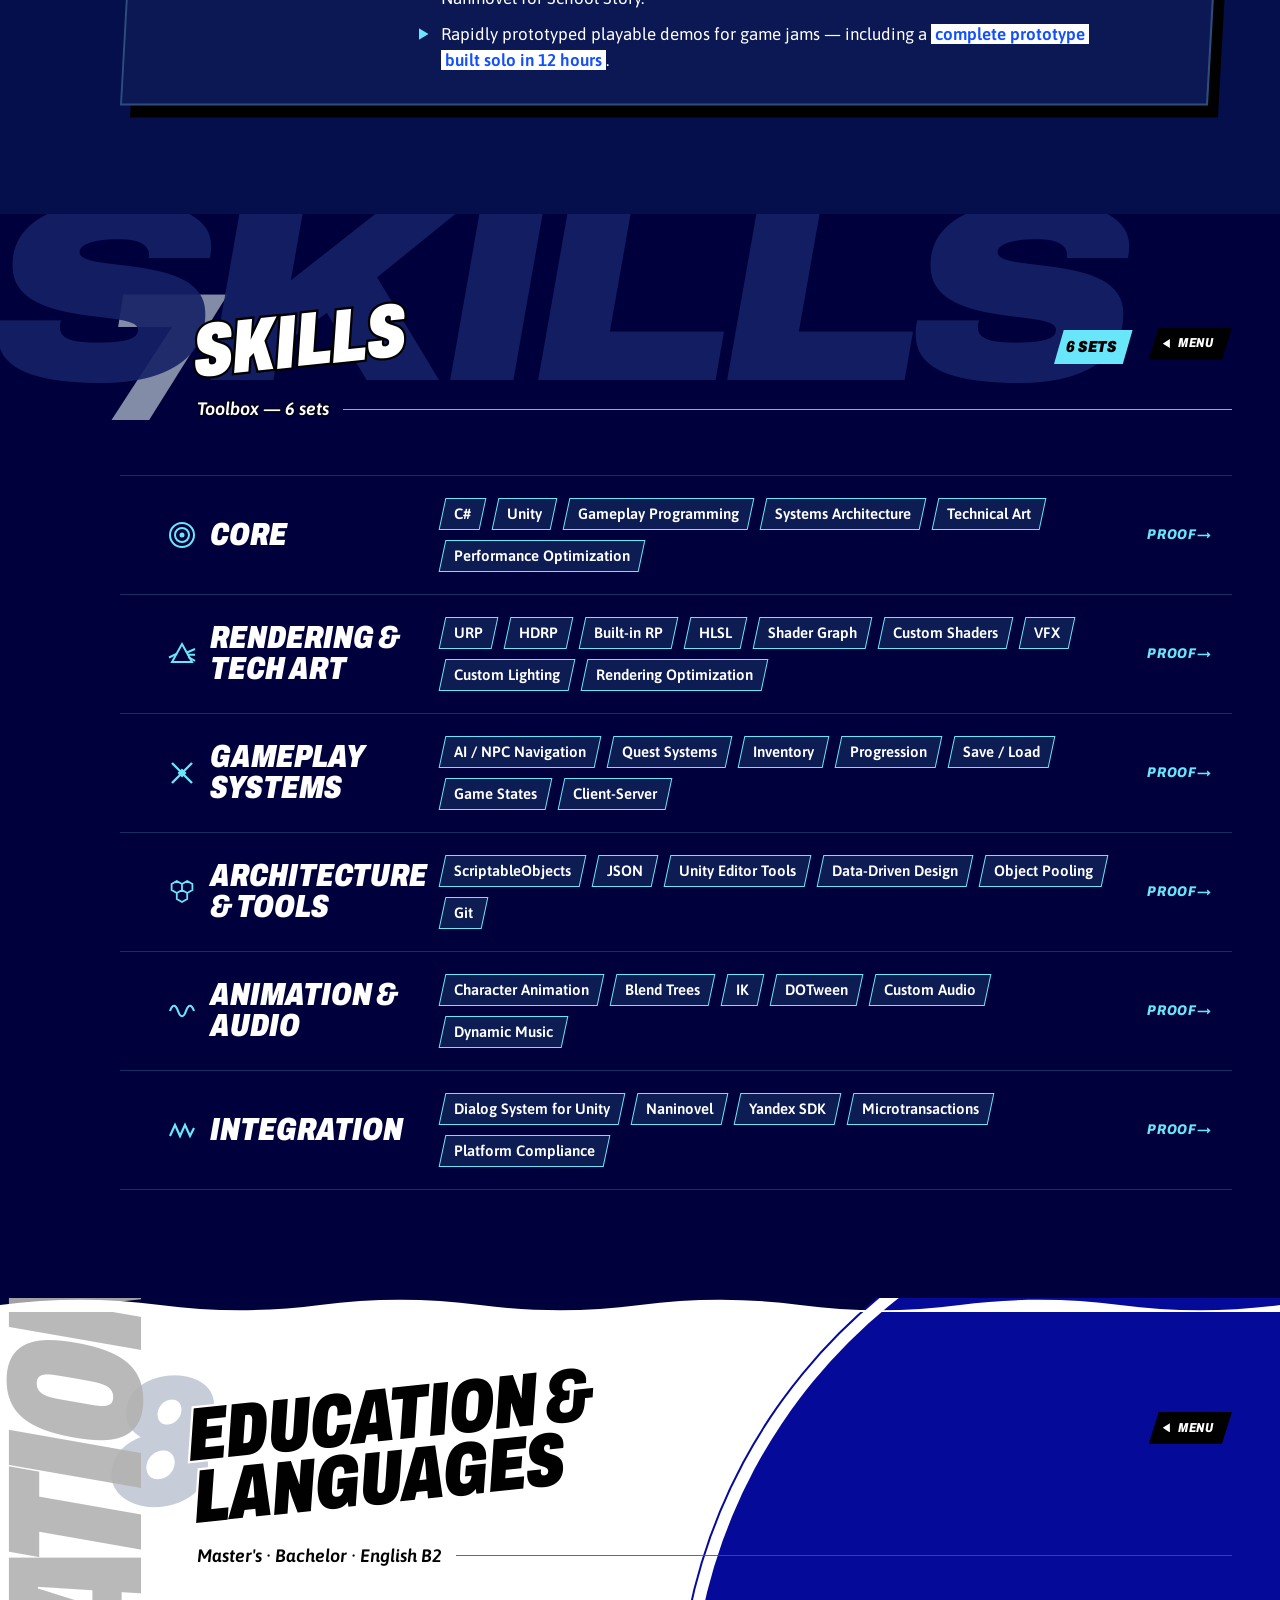
==== commit a2e9e82f: "Showreel: NITRATE and Infinite Garden first, older reels below Co-Authored-By: Claude Opus 5.5 <nore" ====
--- a/index.html
+++ b/index.html
@@ -117,7 +117,7 @@
 <nav class="cmds cmds--hero" id="menu" aria-label="Sections">
 <ol>
 <li class="cmd is-sel" style="--i:1;--r:-8deg;--x:0px;--c:var(--aqua)"><a class="cmd__a" href="#projects" data-i="1" data-frame="2" data-tip="Browse projects" data-sub="Aura Farming live on Steam · Reday-1 · jam games"><span class="cmd__cur"></span><span class="cmd__t">Projects</span></a></li>
-<li class="cmd" style="--i:2;--r:-5deg;--x:28px;--c:var(--aqua-2)"><a class="cmd__a" href="#reel" data-i="2" data-frame="3" data-tip="Watch the showreel" data-sub="Gameplay &amp; real-time VFX · tech-art demo"><span class="cmd__cur"></span><span class="cmd__t">Reel</span></a></li>
+<li class="cmd" style="--i:2;--r:-5deg;--x:28px;--c:var(--aqua-2)"><a class="cmd__a" href="#reel" data-i="2" data-frame="3" data-tip="Watch the showreel" data-sub="NITRATE · Infinite Garden · gameplay &amp; VFX reel"><span class="cmd__cur"></span><span class="cmd__t">Reel</span></a></li>
 <li class="cmd" style="--i:3;--r:-11deg;--x:12px;--c:var(--aqua-3)"><a class="cmd__a" href="#tech-art" data-i="3" data-frame="3" data-tip="Read the shader breakdowns" data-sub="NITRATE · Infinite Garden · URP shaders"><span class="cmd__cur"></span><span class="cmd__t">Tech art</span></a></li>
 <li class="cmd" style="--i:4;--r:-14deg;--x:40px;--c:var(--aqua-card)"><a class="cmd__a" href="#gallery" data-i="4" data-frame="4" data-tip="View screenshots" data-sub="6 frames: lighting, VFX, environments"><span class="cmd__cur"></span><span class="cmd__t">Gallery</span></a></li>
 <li class="cmd" style="--i:5;--r:2deg;--x:20px;--c:var(--aqua)"><a class="cmd__a" href="#about" data-i="5" data-frame="6" data-tip="Check status" data-sub="Tbilisi, Georgia · open for freelance · from $25/h"><span class="cmd__cur"></span><span class="cmd__t">About</span></a></li>
@@ -247,15 +247,27 @@
 <svg class="seam seam--diag" viewBox="0 0 1440 96" preserveAspectRatio="none" aria-hidden="true"><polygon points="0,96 1440,0 1440,96"/></svg>
 <div class="sec__deco" aria-hidden="true"><span class="sh__idx">2</span><span class="sh__wm rv" data-rv="wm">Reel</span><div class="reel__band"><span>Showreel</span></div></div>
 <div class="sec__in">
-<header class="sh"><h2 id="h-reel" class="rv" data-rv="h2" tabindex="-1">Showreel</h2><p class="sh__tip">Gameplay &amp; real-time VFX · tech-art demo<span class="rule"></span></p><a class="sh__menu" href="#menu" data-open="pause" aria-haspopup="dialog"><span class="tri tri--l"></span>Menu</a></header>
+<header class="sh"><h2 id="h-reel" class="rv" data-rv="h2" tabindex="-1">Showreel</h2><p class="sh__tip">NITRATE · Infinite Garden · gameplay &amp; VFX reel<span class="rule"></span></p><a class="sh__menu" href="#menu" data-open="pause" aria-haspopup="dialog"><span class="tri tri--l"></span>Menu</a></header>
 <div class="reel" id="work">
 <figure class="vid vid--main rv" data-rv="panel">
 <div class="vid__frame"><span class="vid__diamond"></span>
+<div class="yt" data-yt="pkpXscO_00M" data-title="NITRATE: light shafts breakdown"><img class="yt__poster" src="https://i.ytimg.com/vi/pkpXscO_00M/maxresdefault.jpg" onerror="this.onerror=null;this.src='https://i.ytimg.com/vi/pkpXscO_00M/hqdefault.jpg'" width="1280" height="720" alt="" loading="lazy" decoding="async"><a class="yt__play" href="https://www.youtube.com/watch?v=pkpXscO_00M" target="_blank" rel="noopener" data-yt="pkpXscO_00M"><span class="yt__disc"></span><span class="yt__lbl">Play</span><span class="vh"> NITRATE: light shafts breakdown</span><span class="vh nt"> (opens in new tab)</span></a></div>
+</div>
+<figcaption class="vid__cap"><b>NITRATE</b> — shadow-map light shafts, layer by layer</figcaption>
+</figure>
+<figure class="vid vid--demo rv" data-rv="panel">
+<div class="vid__frame">
+<div class="yt" data-yt="i1uOZoJlR0w" data-title="Infinite Garden"><img class="yt__poster" src="https://i.ytimg.com/vi/i1uOZoJlR0w/maxresdefault.jpg" onerror="this.onerror=null;this.src='https://i.ytimg.com/vi/i1uOZoJlR0w/hqdefault.jpg'" width="1280" height="720" alt="" loading="lazy" decoding="async"><a class="yt__play" href="https://www.youtube.com/watch?v=i1uOZoJlR0w" target="_blank" rel="noopener" data-yt="i1uOZoJlR0w"><span class="yt__disc"></span><span class="yt__lbl">Play</span><span class="vh"> Infinite Garden</span><span class="vh nt"> (opens in new tab)</span></a></div>
+</div>
+<figcaption class="vid__cap"><b>Infinite Garden</b> — endless world, SDF outlines</figcaption>
+</figure>
+<figure class="vid vid--half rv" data-rv="panel">
+<div class="vid__frame"><span class="vid__diamond"></span>
 <div class="yt" data-yt="Ww_pdifttOQ" data-title="Gameplay &amp; VFX showreel"><img class="yt__poster" src="https://i.ytimg.com/vi/Ww_pdifttOQ/maxresdefault.jpg" onerror="this.onerror=null;this.src='https://i.ytimg.com/vi/Ww_pdifttOQ/hqdefault.jpg'" width="1280" height="720" alt="" loading="lazy" decoding="async"><a class="yt__play" href="https://www.youtube.com/watch?v=Ww_pdifttOQ" target="_blank" rel="noopener" data-yt="Ww_pdifttOQ"><span class="yt__disc"></span><span class="yt__lbl">Play</span><span class="vh"> Gameplay &amp; VFX showreel</span><span class="vh nt"> (opens in new tab)</span></a></div>
 </div>
 <figcaption class="vid__cap"><b>Showreel</b> — gameplay &amp; real-time VFX</figcaption>
 </figure>
-<figure class="vid vid--demo rv" data-rv="panel">
+<figure class="vid vid--half rv" data-rv="panel">
 <div class="vid__frame">
 <div class="yt" data-yt="4Y15WEwHLWU" data-title="Tech-art demo"><img class="yt__poster" src="https://i.ytimg.com/vi/4Y15WEwHLWU/maxresdefault.jpg" onerror="this.onerror=null;this.src='https://i.ytimg.com/vi/4Y15WEwHLWU/hqdefault.jpg'" width="1280" height="720" alt="" loading="lazy" decoding="async"><a class="yt__play" href="https://www.youtube.com/watch?v=4Y15WEwHLWU" target="_blank" rel="noopener" data-yt="4Y15WEwHLWU"><span class="yt__disc"></span><span class="yt__lbl">Play</span><span class="vh"> Tech-art demo</span><span class="vh nt"> (opens in new tab)</span></a></div>
 </div>
--- a/assets/css/site.css
+++ b/assets/css/site.css
@@ -338,6 +338,8 @@
 .vid{position:relative;margin:0}
 .vid--main{grid-column:1/9}
 .vid--demo{grid-column:9/13;translate:0 96px;rotate:2deg}
+.vid--half{grid-column:span 6;margin-top:110px}
+.vid--half+.vid--half{rotate:-1deg}
 .vid__frame{position:relative;isolation:isolate;border:3px solid var(--white);background:var(--ink);box-shadow:10px 12px 0 var(--ink)}
 .vid__diamond{position:absolute;z-index:-1;left:50%;top:50%;height:84.85%;aspect-ratio:1;translate:-50% -50%;rotate:45deg;border:2px solid var(--white)}
 .yt{position:relative;aspect-ratio:16/9;background:#000;overflow:hidden}
@@ -833,6 +835,7 @@
   .pp__media--phone{width:min(100%,260px)}
   .pp__block{padding:24px 22px 26px}
   .vid--demo{translate:none;rotate:1deg;margin-top:40px}
+  .vid--half{margin-top:40px}
   .reel{padding-bottom:0}
   .pcard--reday{margin-top:0}
   .pgrid{gap:44px}
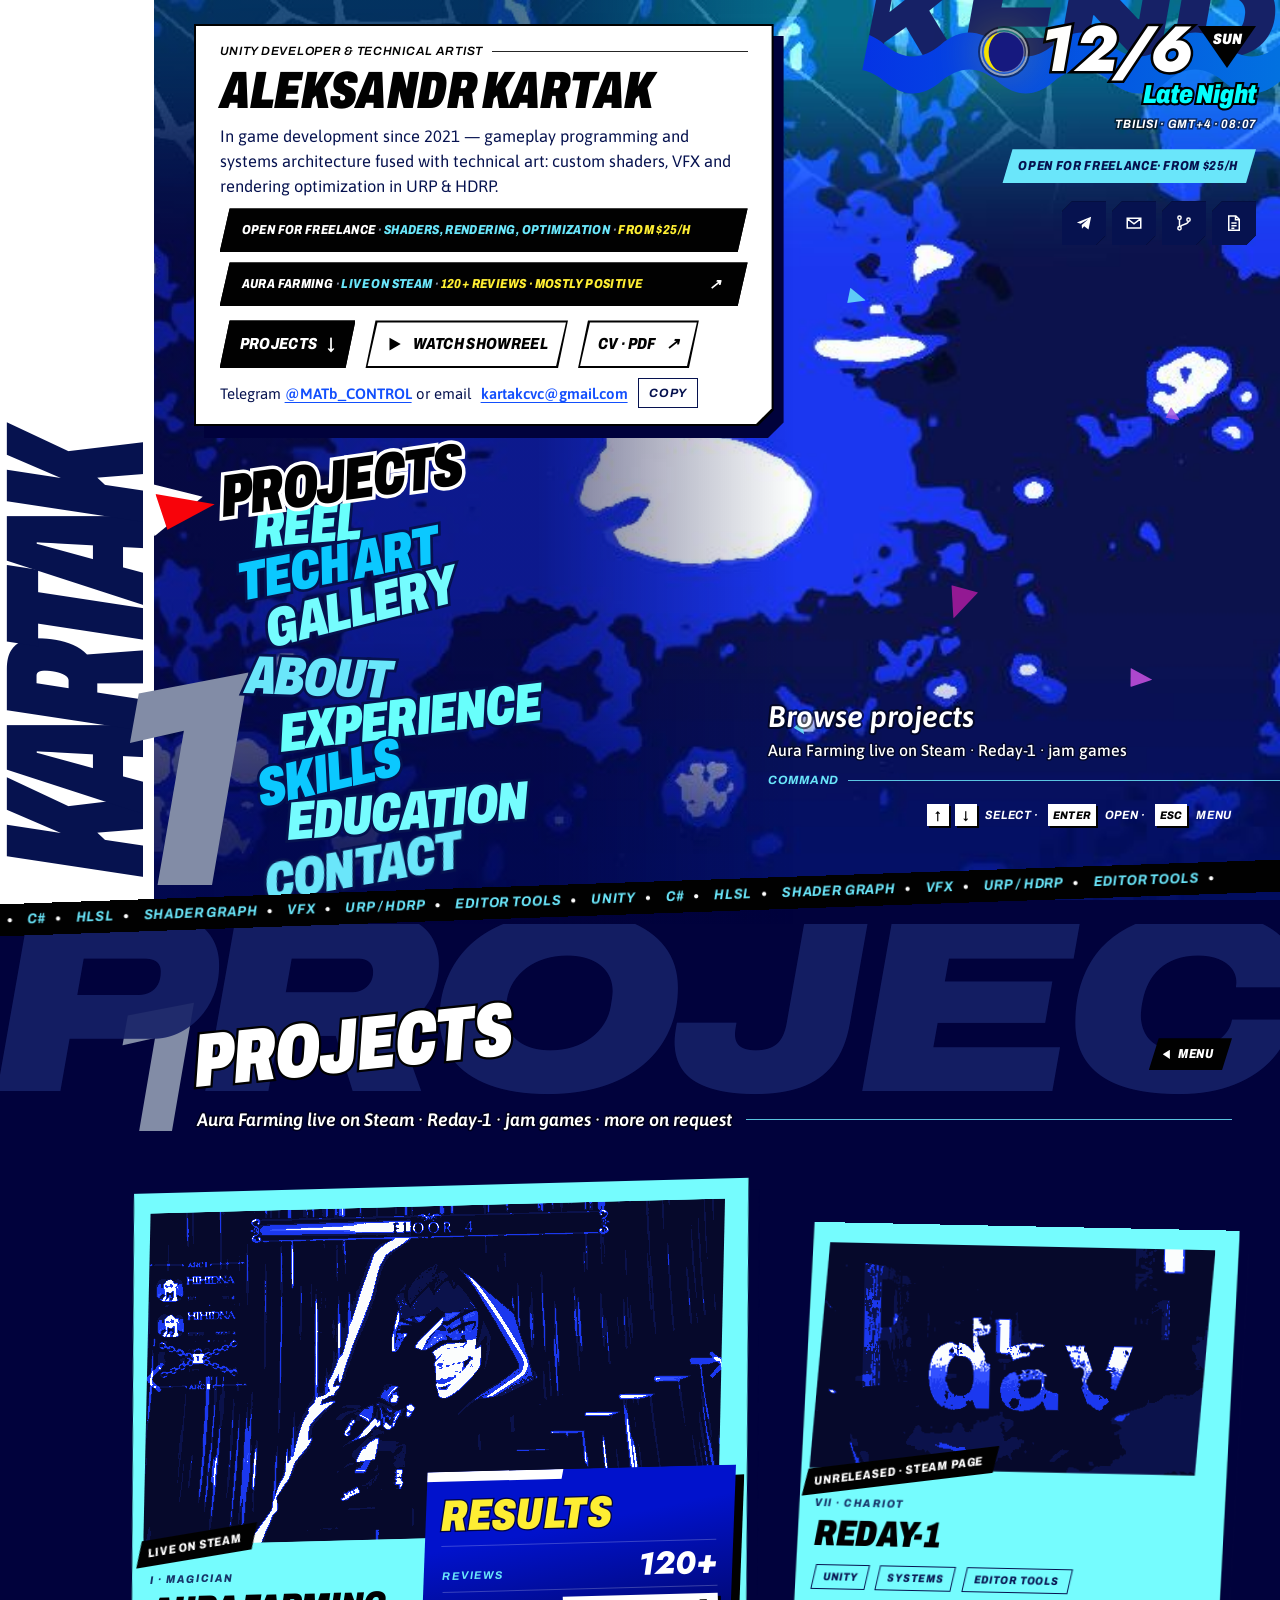
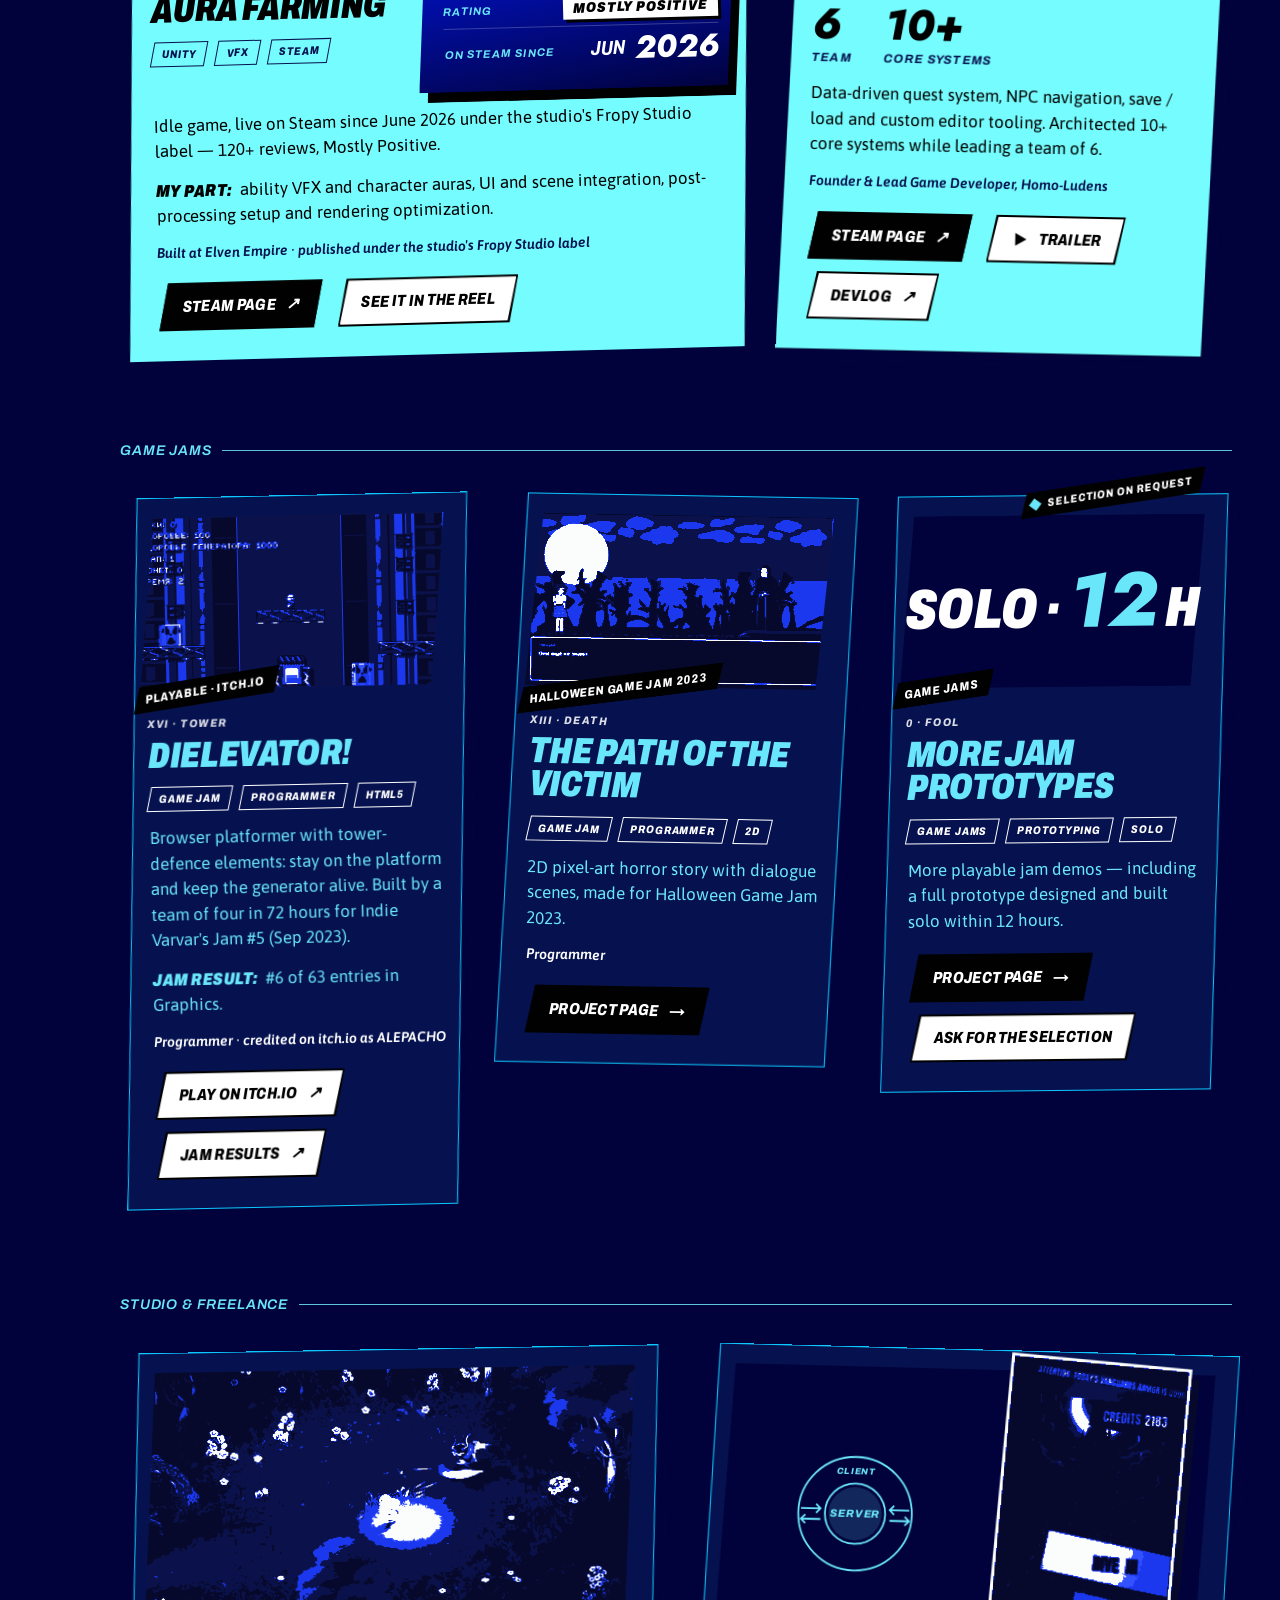
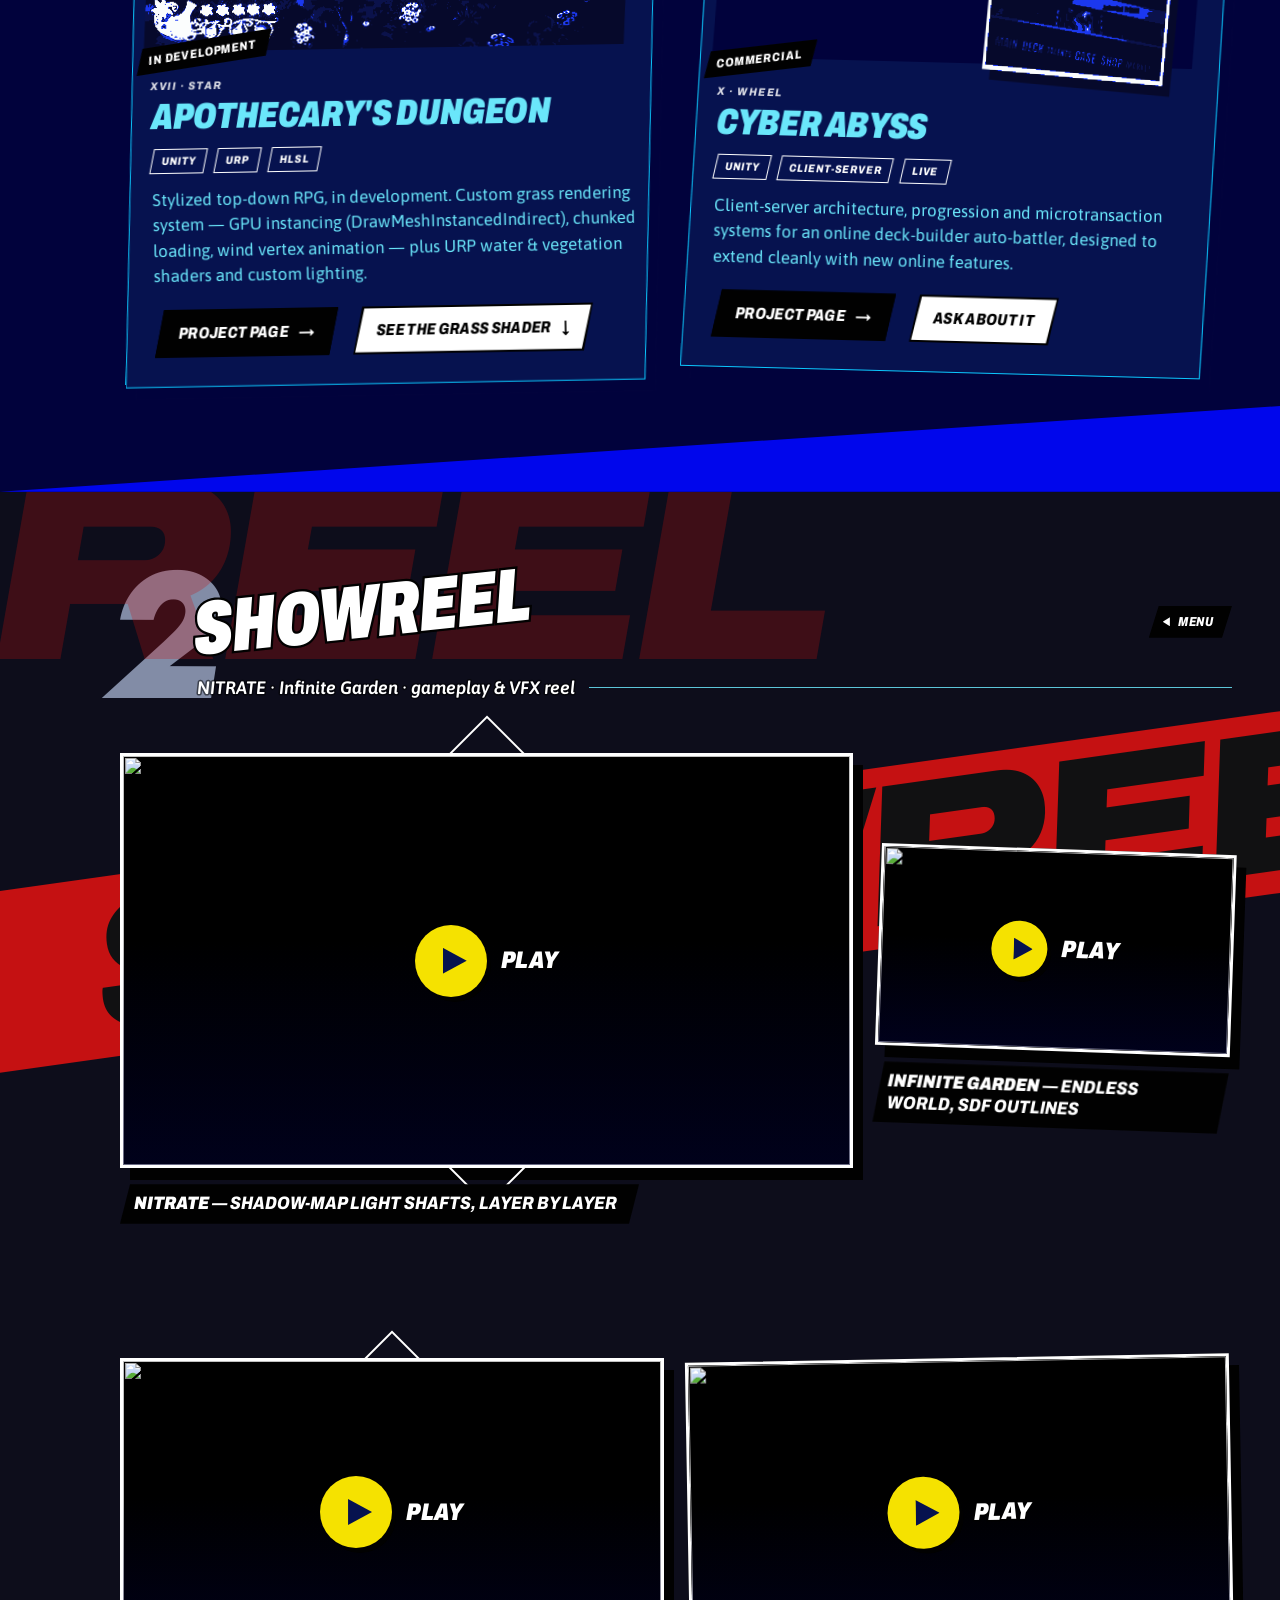
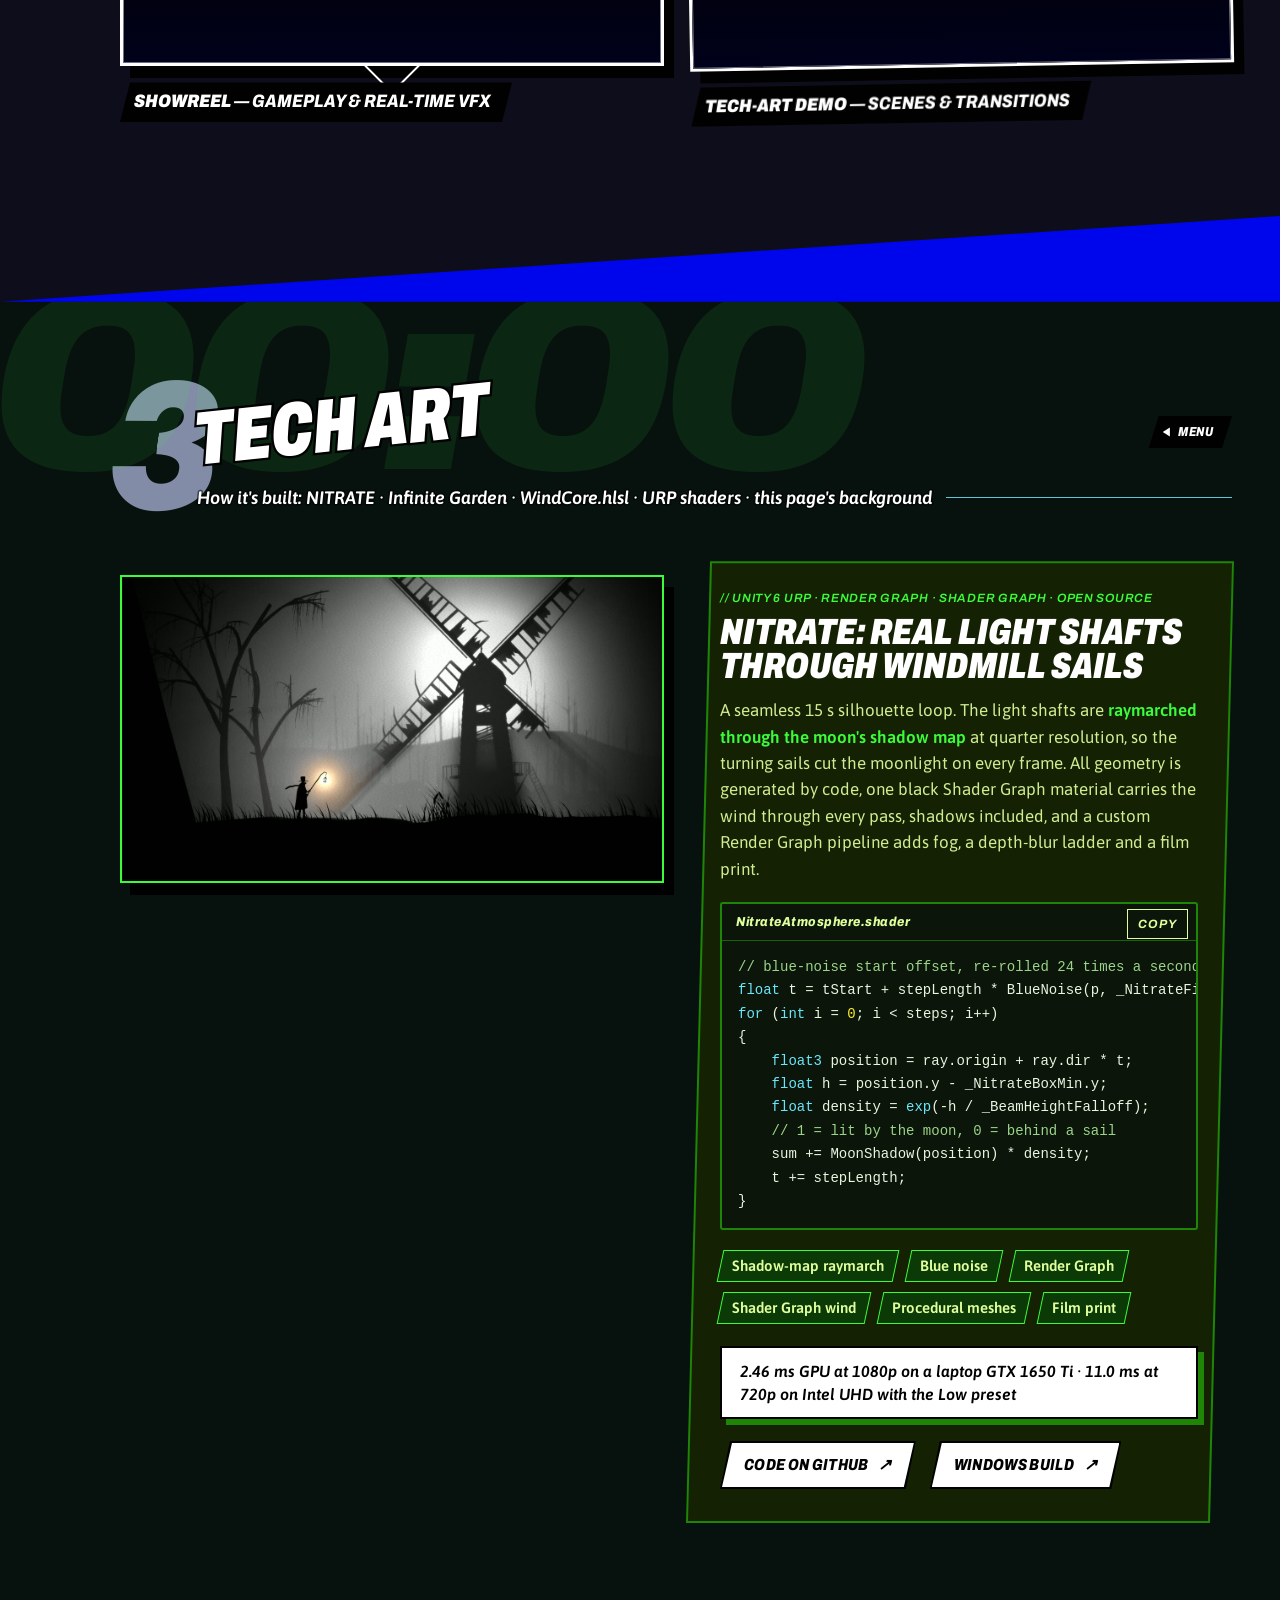
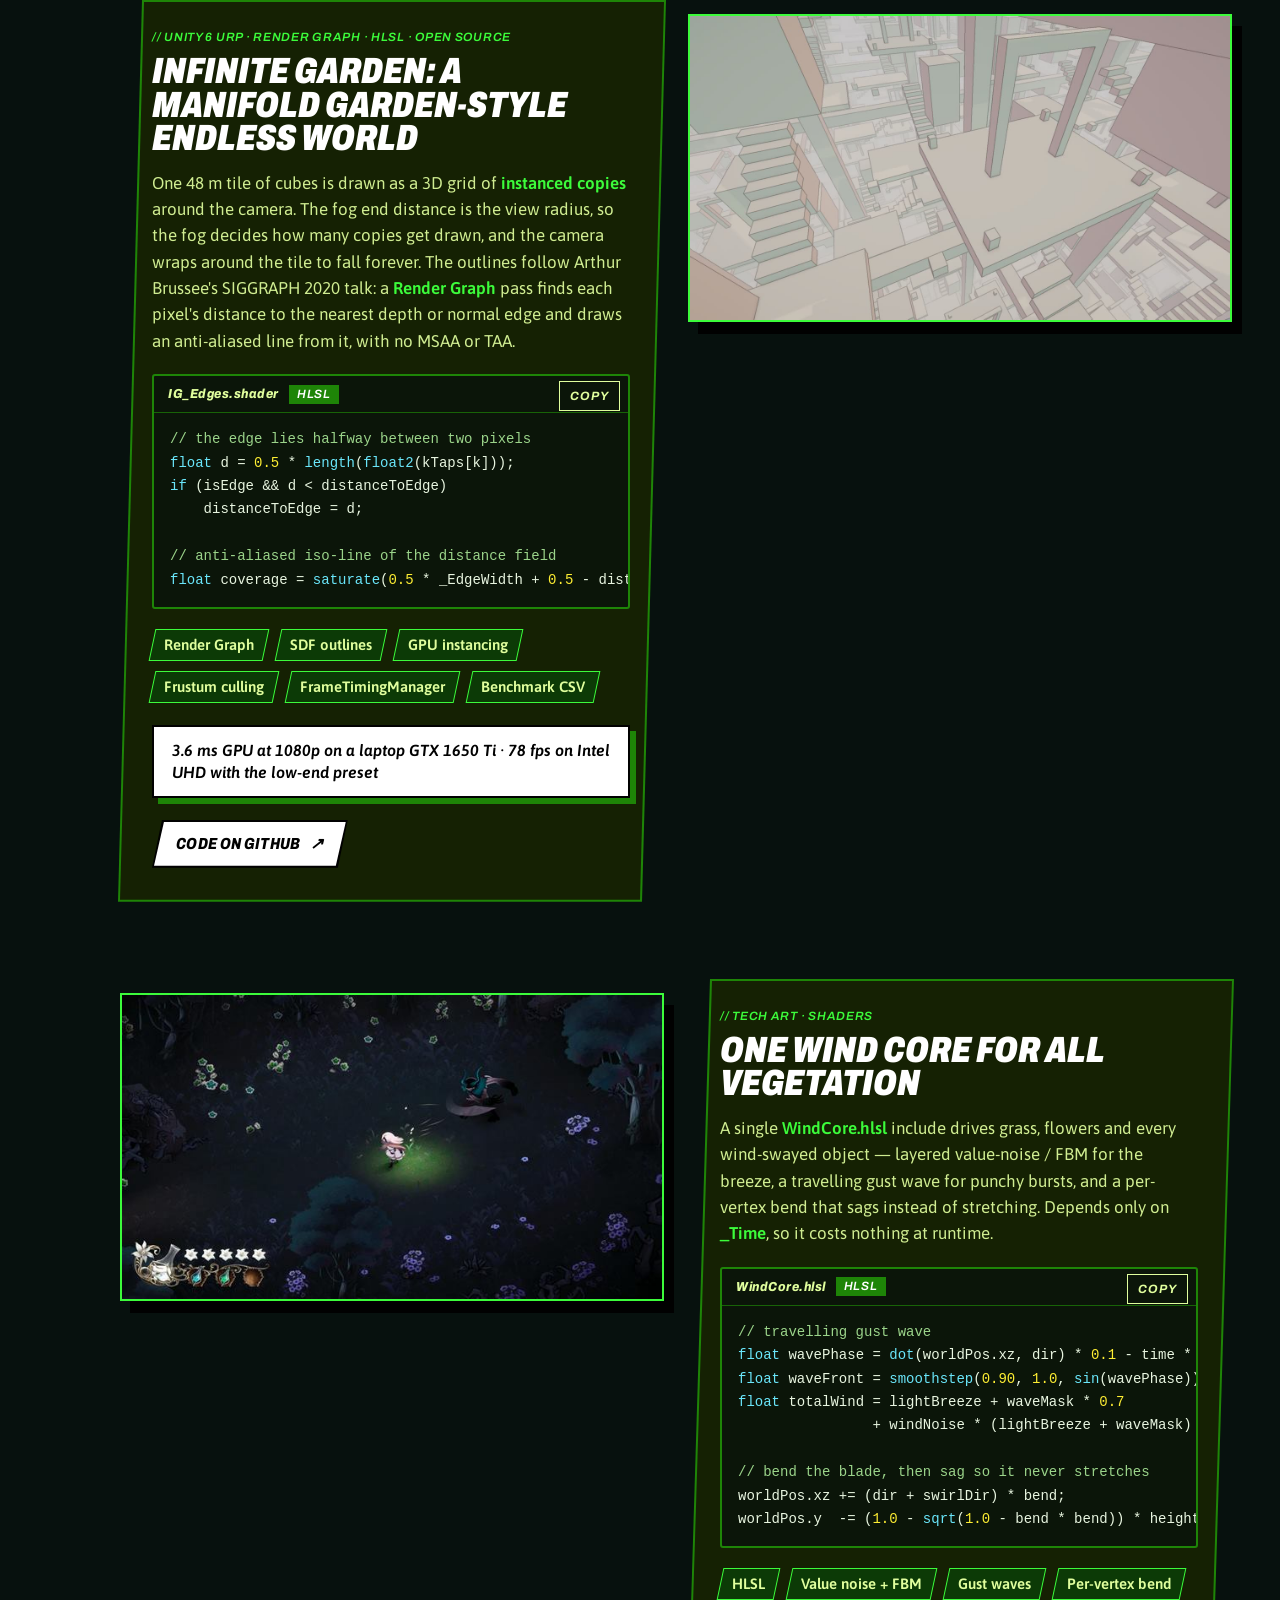
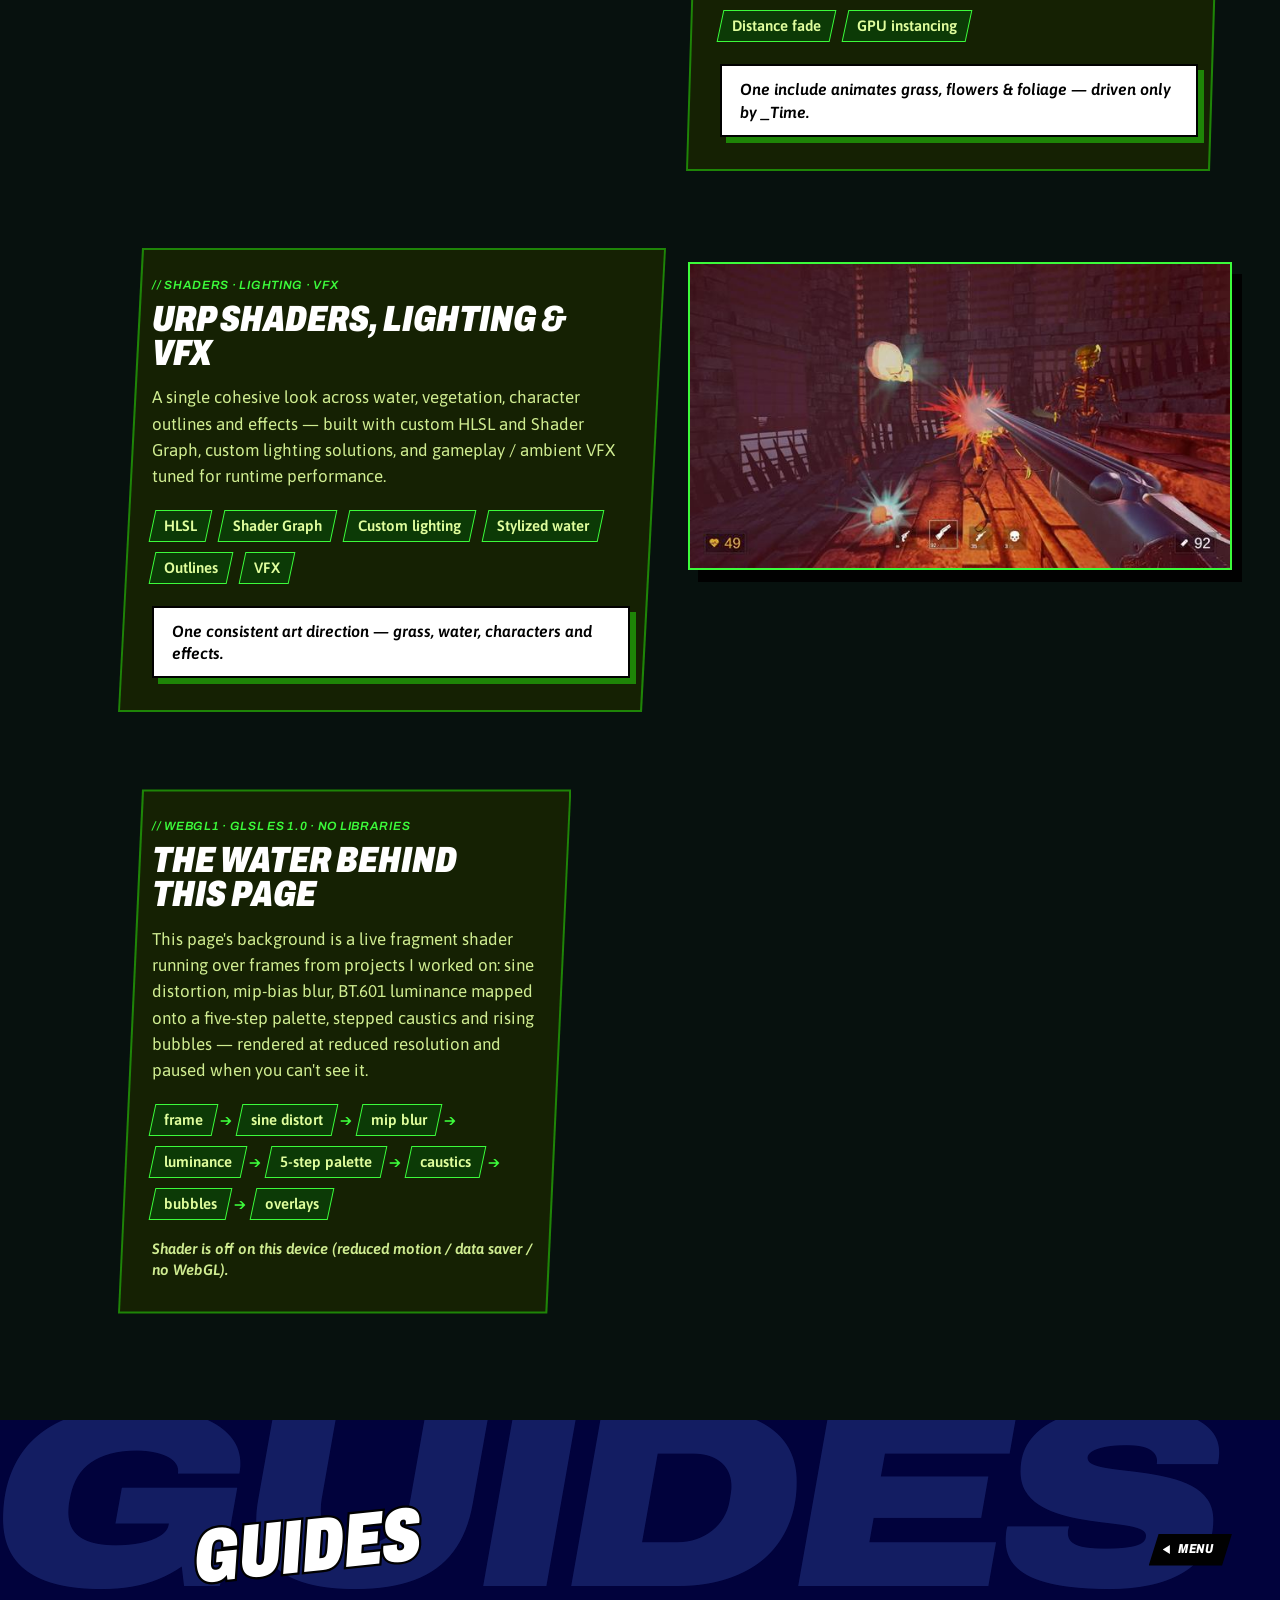
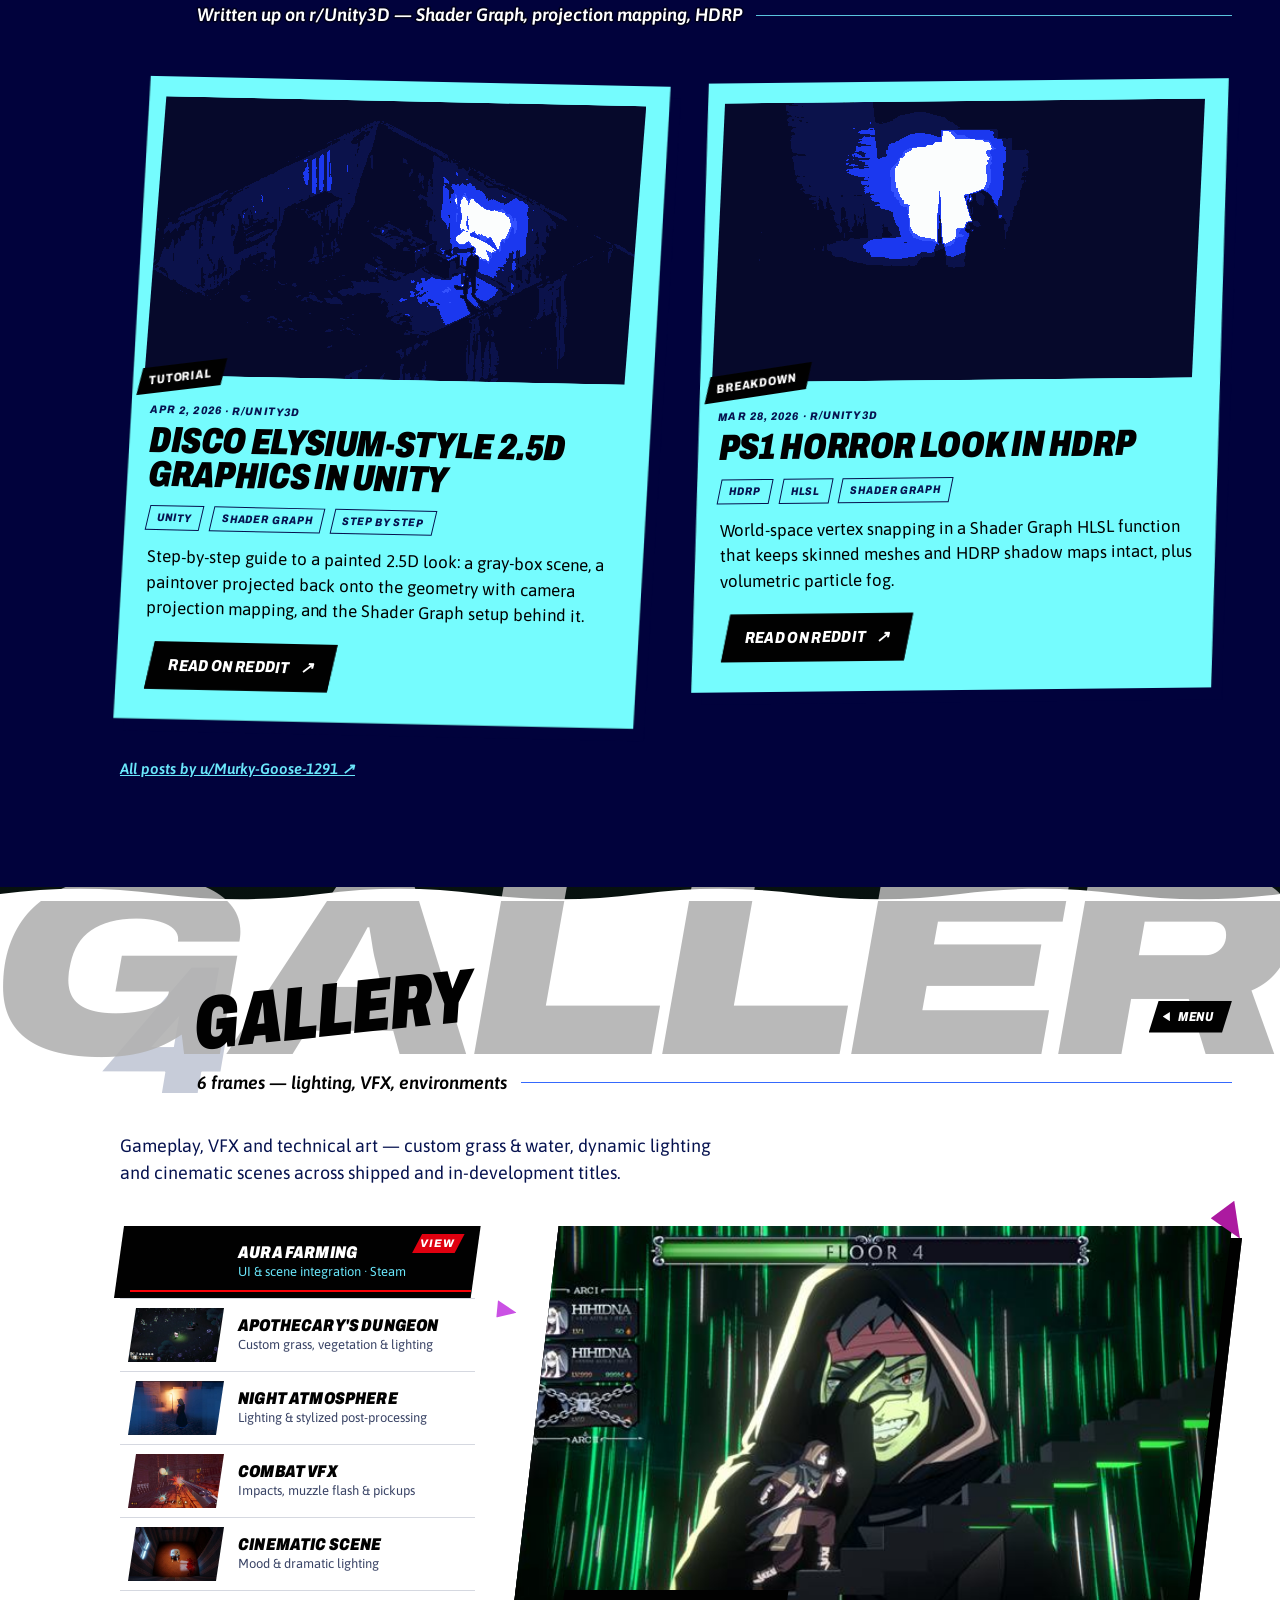
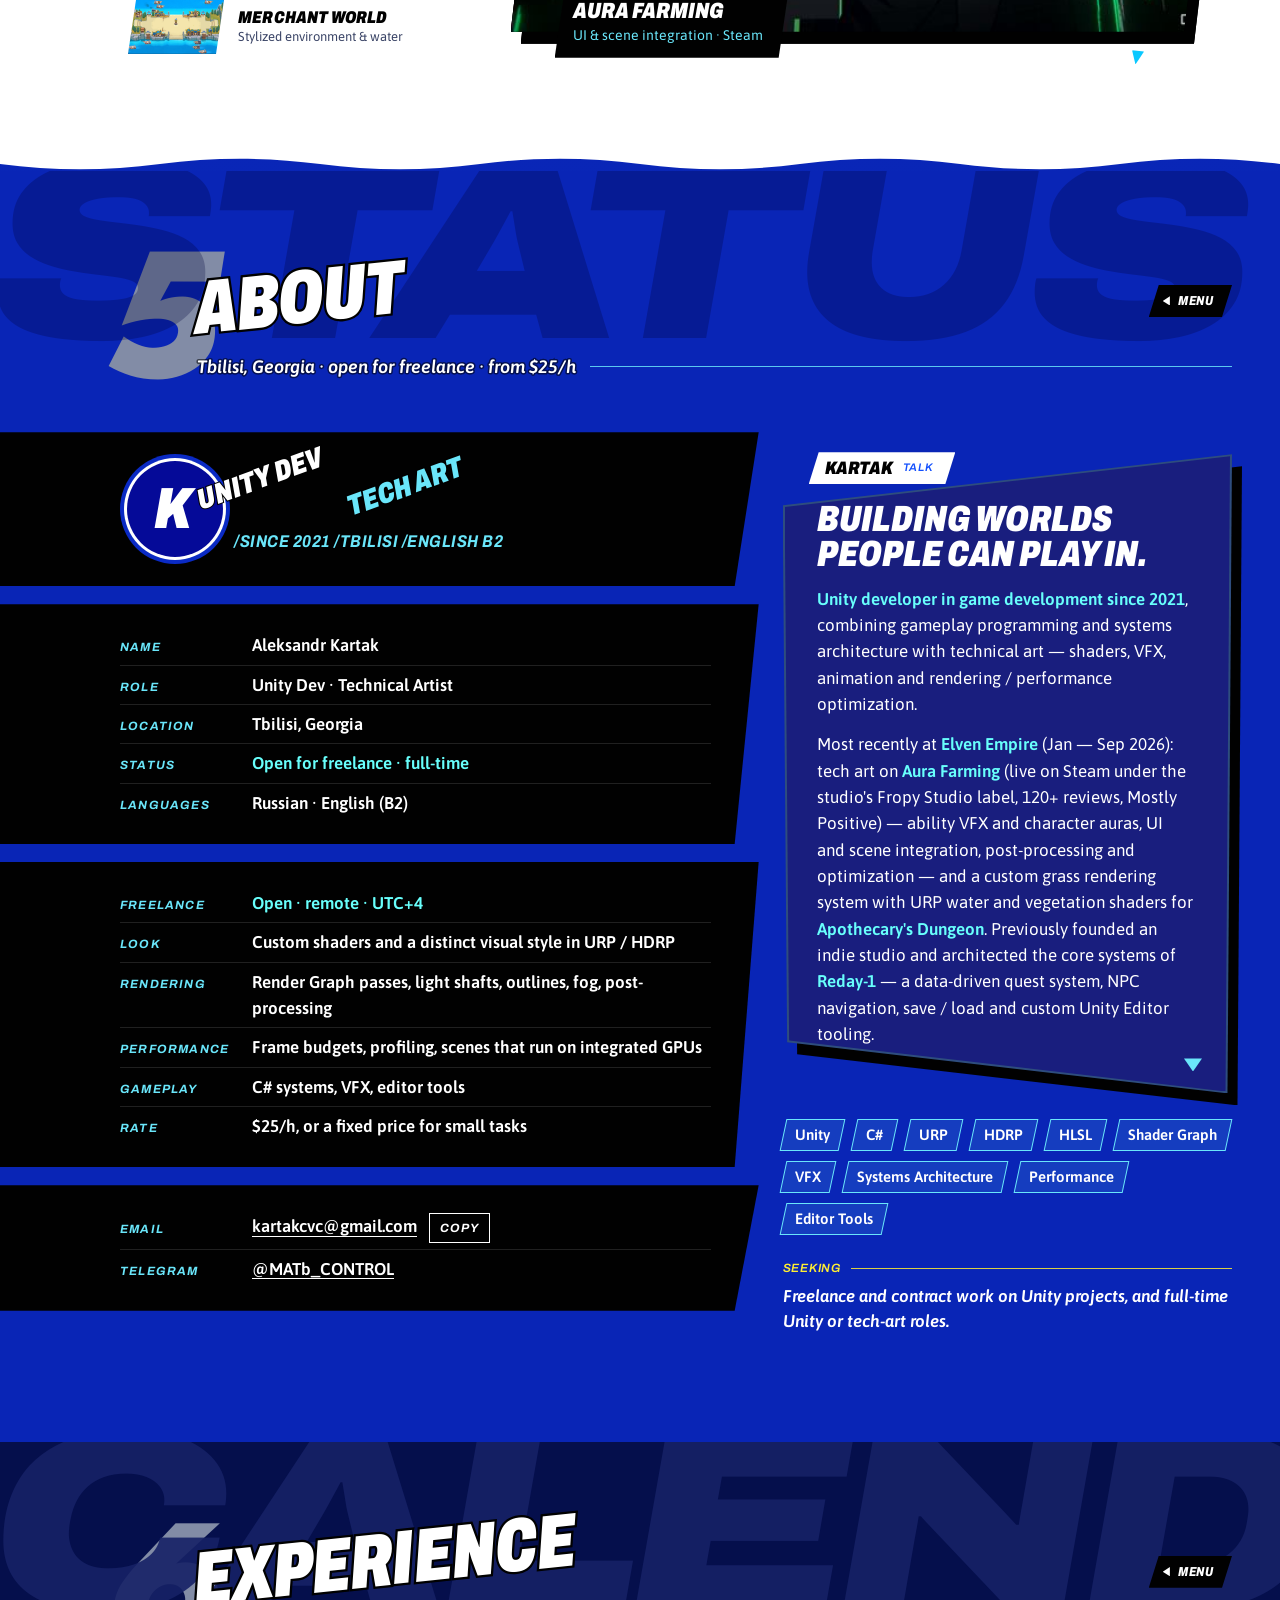
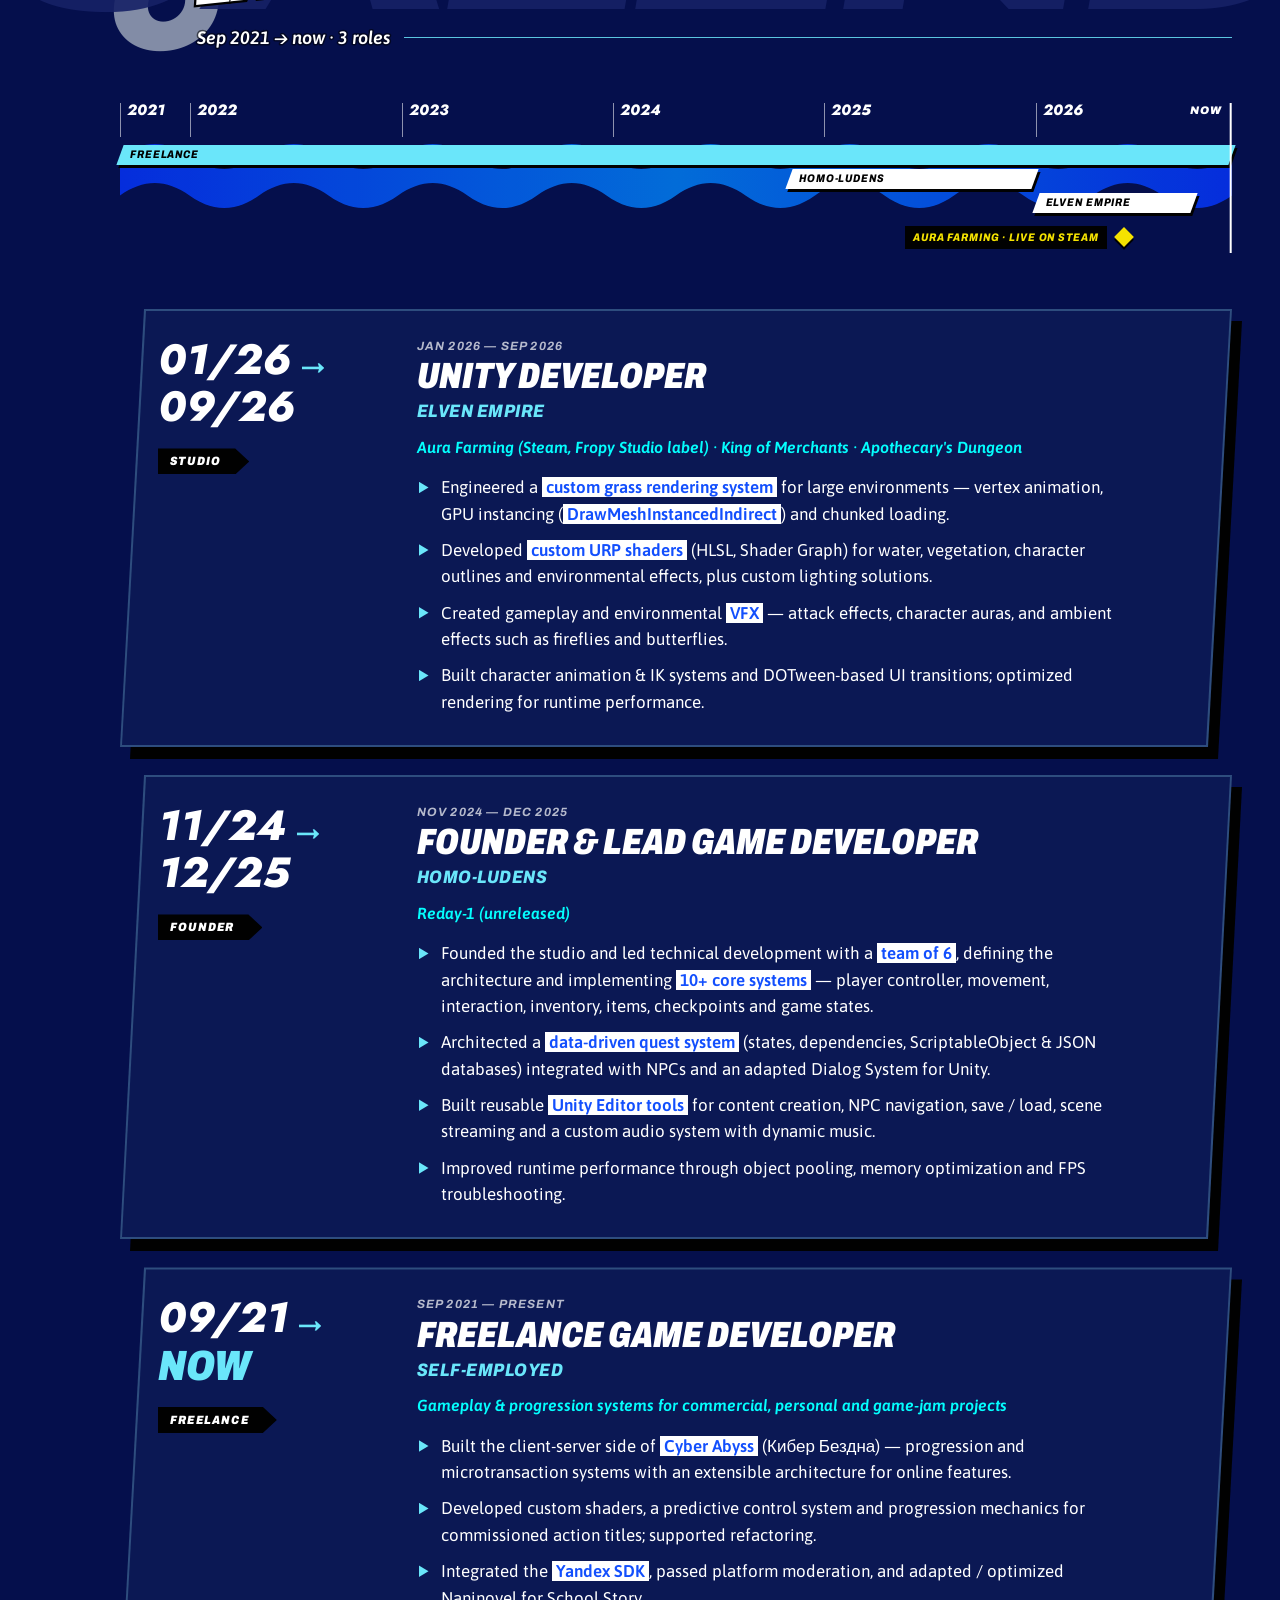
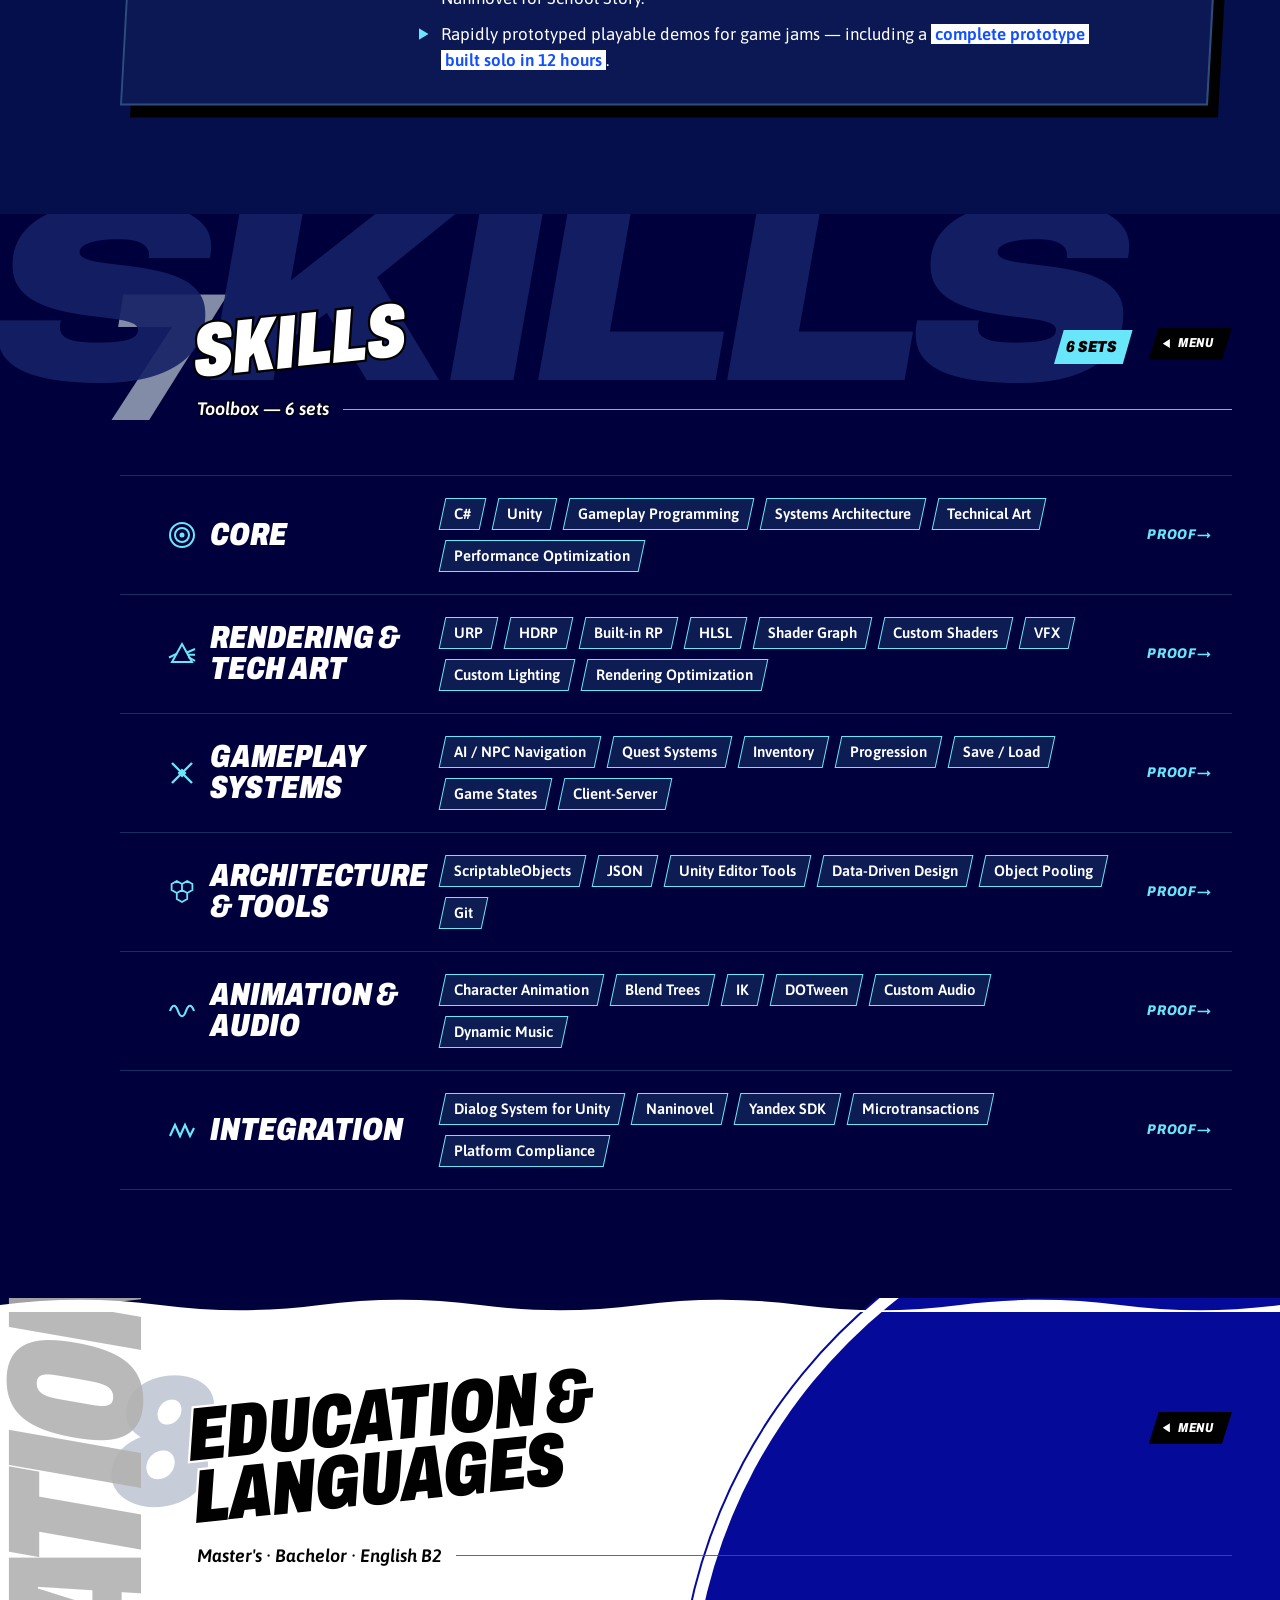
==== commit c5fe113e: "Nitrate build link: releases/latest Co-Authored-By: Claude Opus 5.5 <noreply@anthropic.com>" ====
--- a/index.html
+++ b/index.html
@@ -304,7 +304,7 @@
 <button class="btn--copy" type="button" data-copy-target="#code-nitrate" data-announce="Code copied" hidden>Copy</button></figure>
 <ul class="chips chips--night"><li>Shadow-map raymarch</li><li>Blue noise</li><li>Render Graph</li><li>Shader Graph wind</li><li>Procedural meshes</li><li>Film print</li></ul>
 <p class="bd__res slab">2.46 ms GPU at 1080p on a laptop GTX 1650 Ti · 11.0 ms at 720p on Intel UHD with the Low preset</p>
-<div class="bd__cta"><a class="btn btn--line has-shape" href="https://github.com/matbcontrol/Nitrate" target="_blank" rel="noopener"><span class="shape"></span><span>Code on GitHub</span><span aria-hidden="true">↗</span><span class="vh"> (opens in new tab)</span></a> <a class="btn btn--line has-shape" href="https://github.com/matbcontrol/Nitrate/releases/tag/v1.0" target="_blank" rel="noopener"><span class="shape"></span><span>Windows build</span><span aria-hidden="true">↗</span><span class="vh"> (opens in new tab)</span></a></div>
+<div class="bd__cta"><a class="btn btn--line has-shape" href="https://github.com/matbcontrol/Nitrate" target="_blank" rel="noopener"><span class="shape"></span><span>Code on GitHub</span><span aria-hidden="true">↗</span><span class="vh"> (opens in new tab)</span></a> <a class="btn btn--line has-shape" href="https://github.com/matbcontrol/Nitrate/releases/latest" target="_blank" rel="noopener"><span class="shape"></span><span>Windows build</span><span aria-hidden="true">↗</span><span class="vh"> (opens in new tab)</span></a></div>
 </div>
 </article>
 
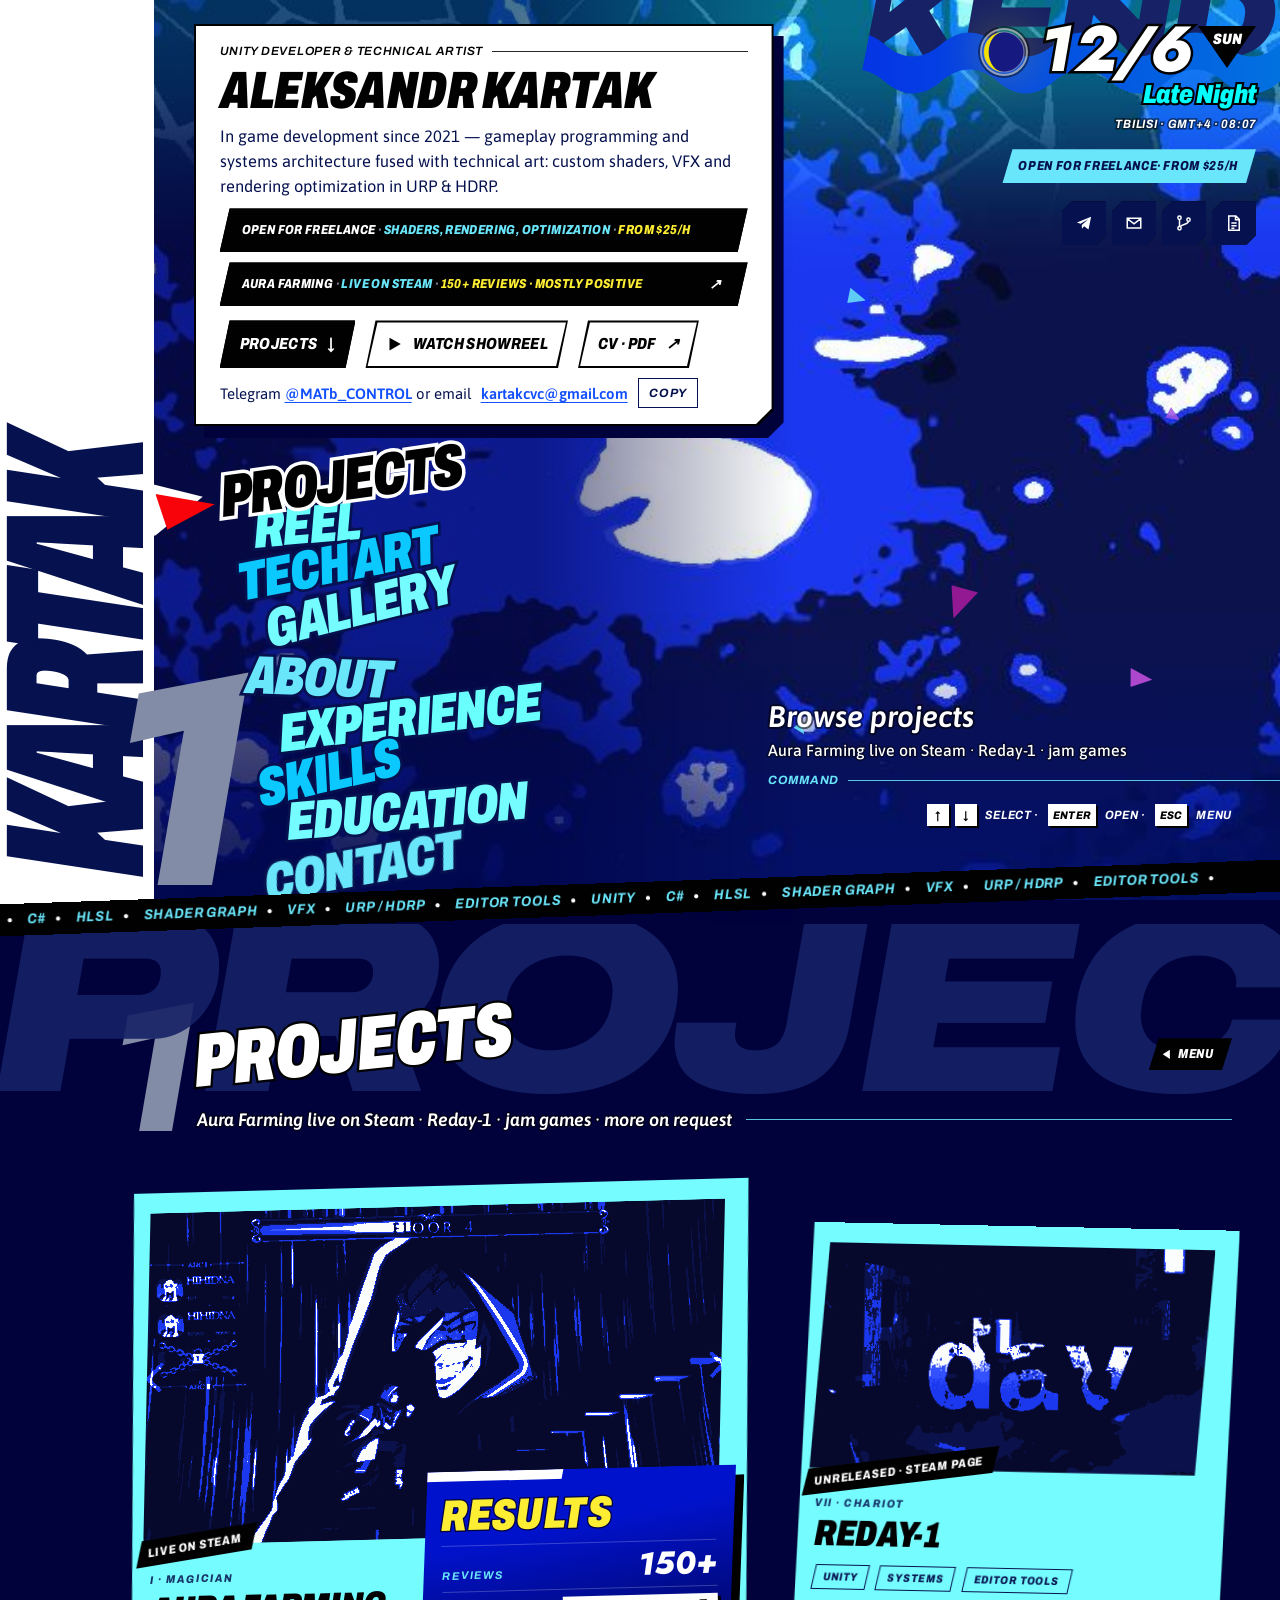
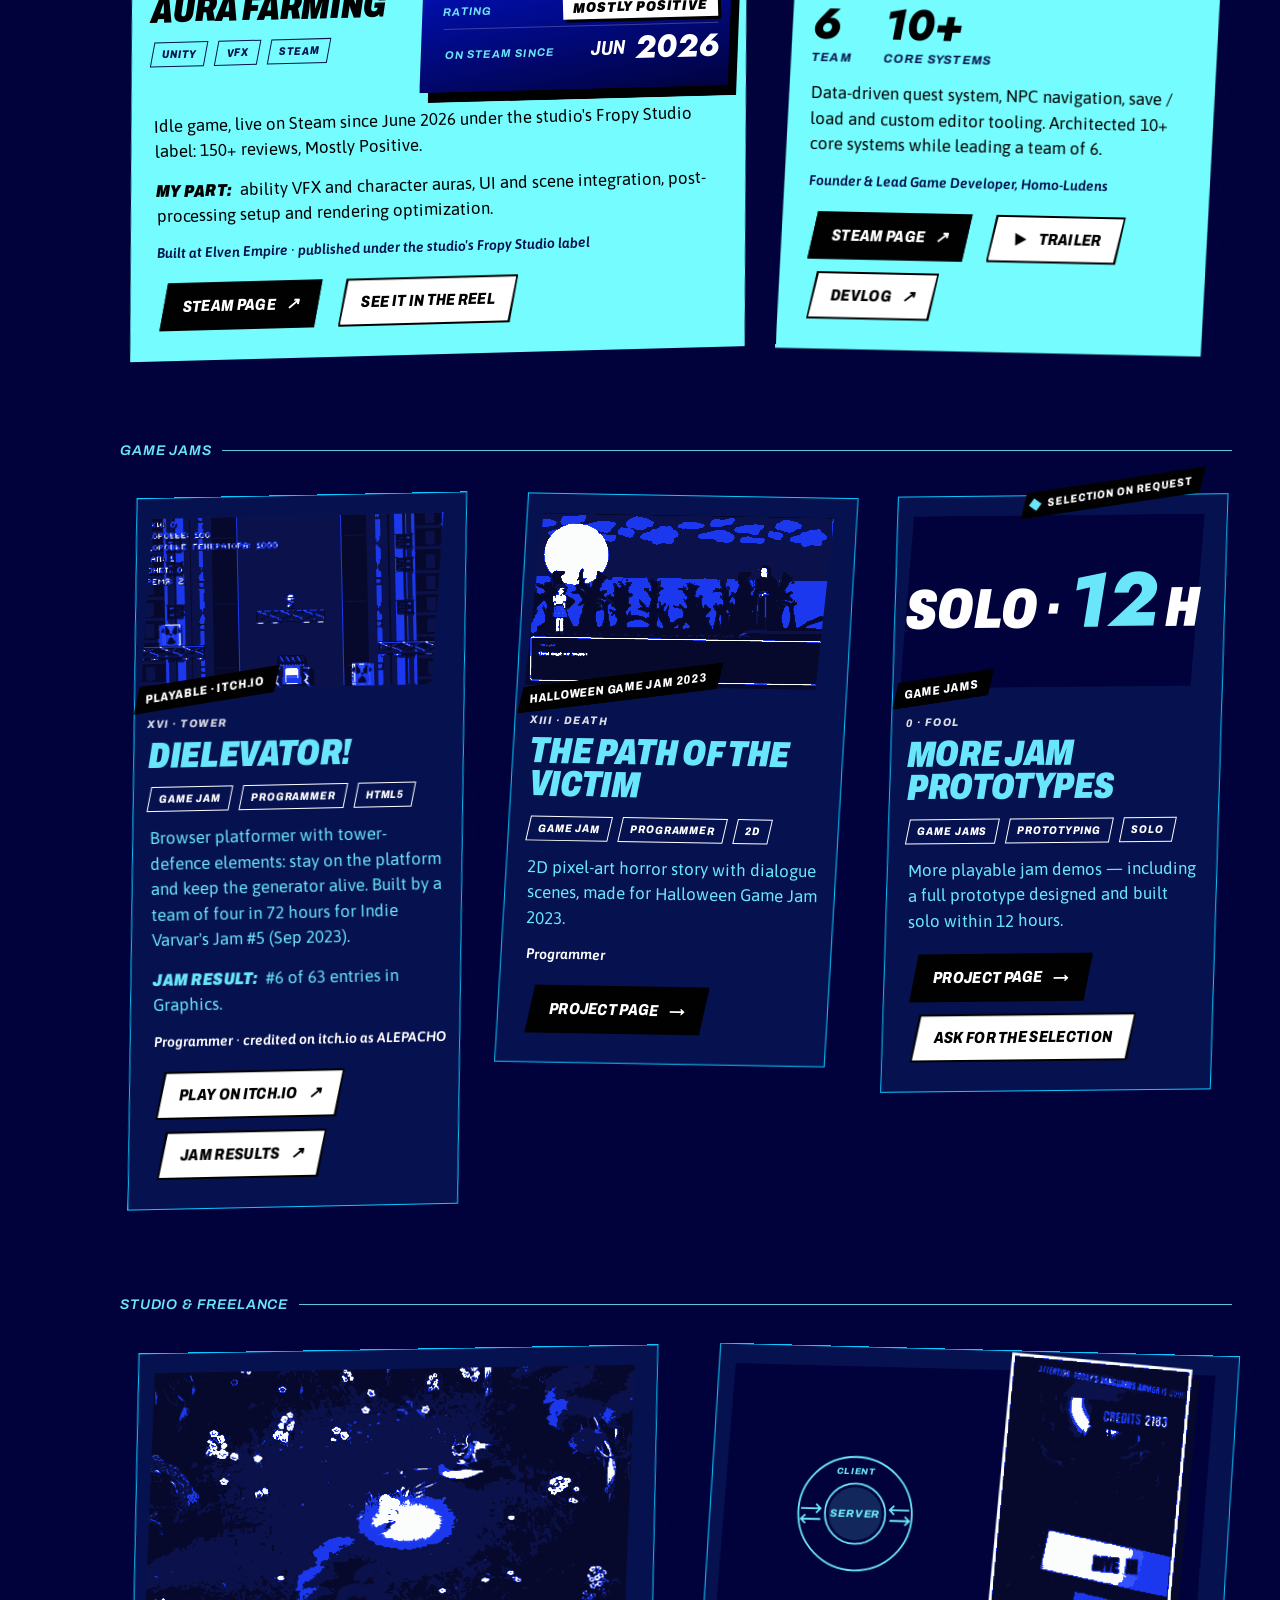
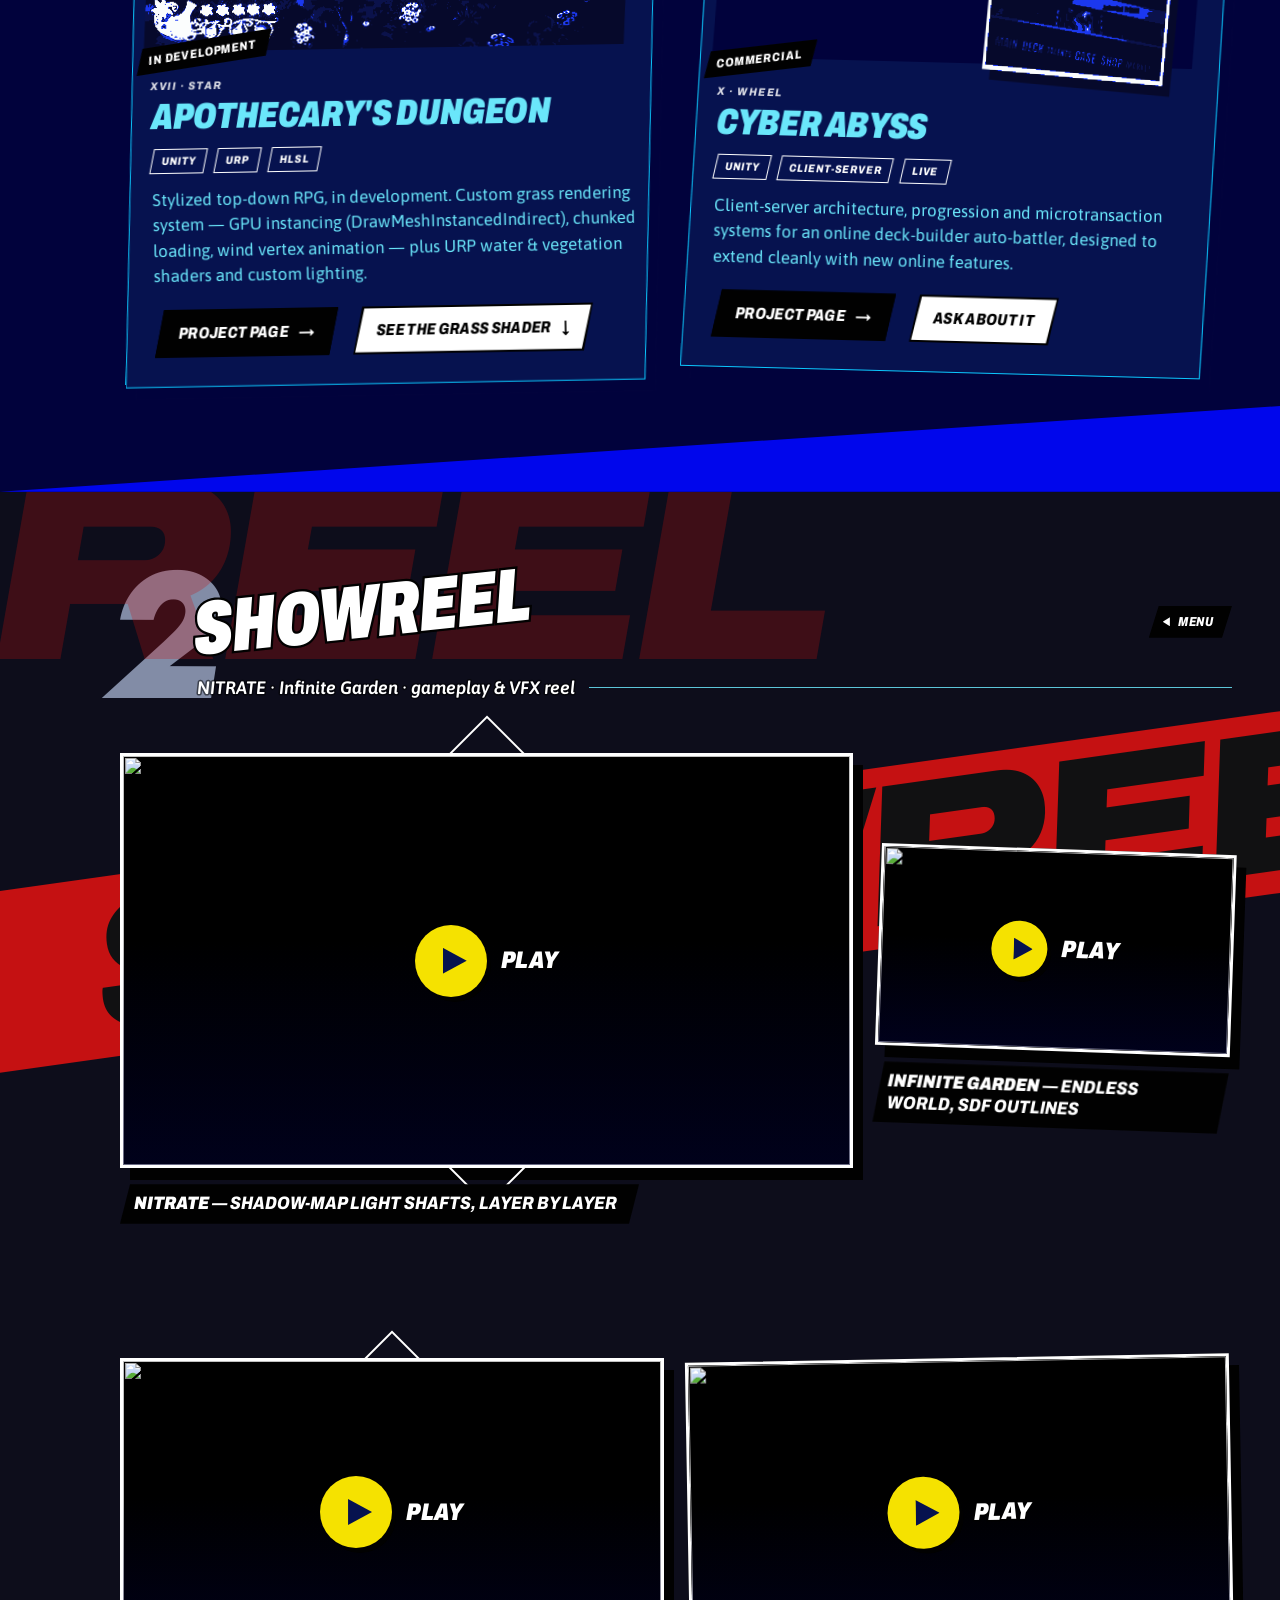
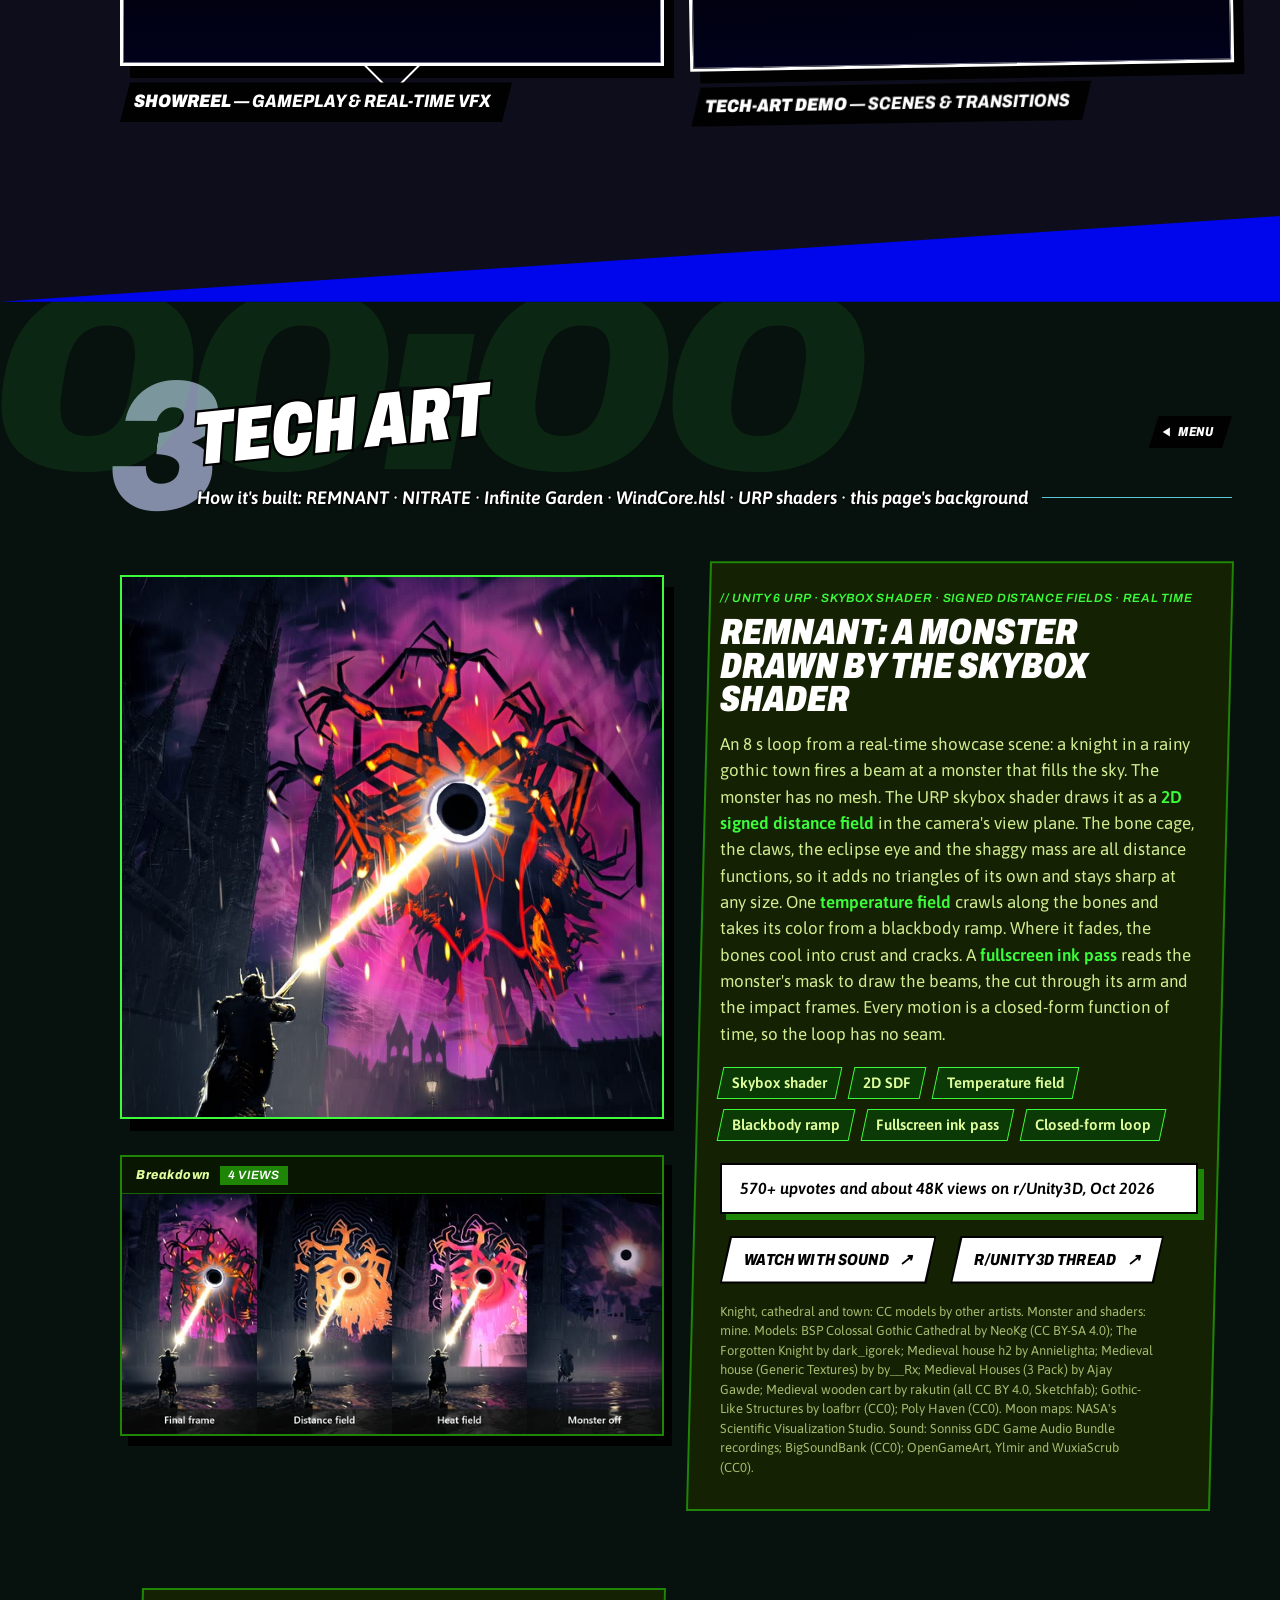
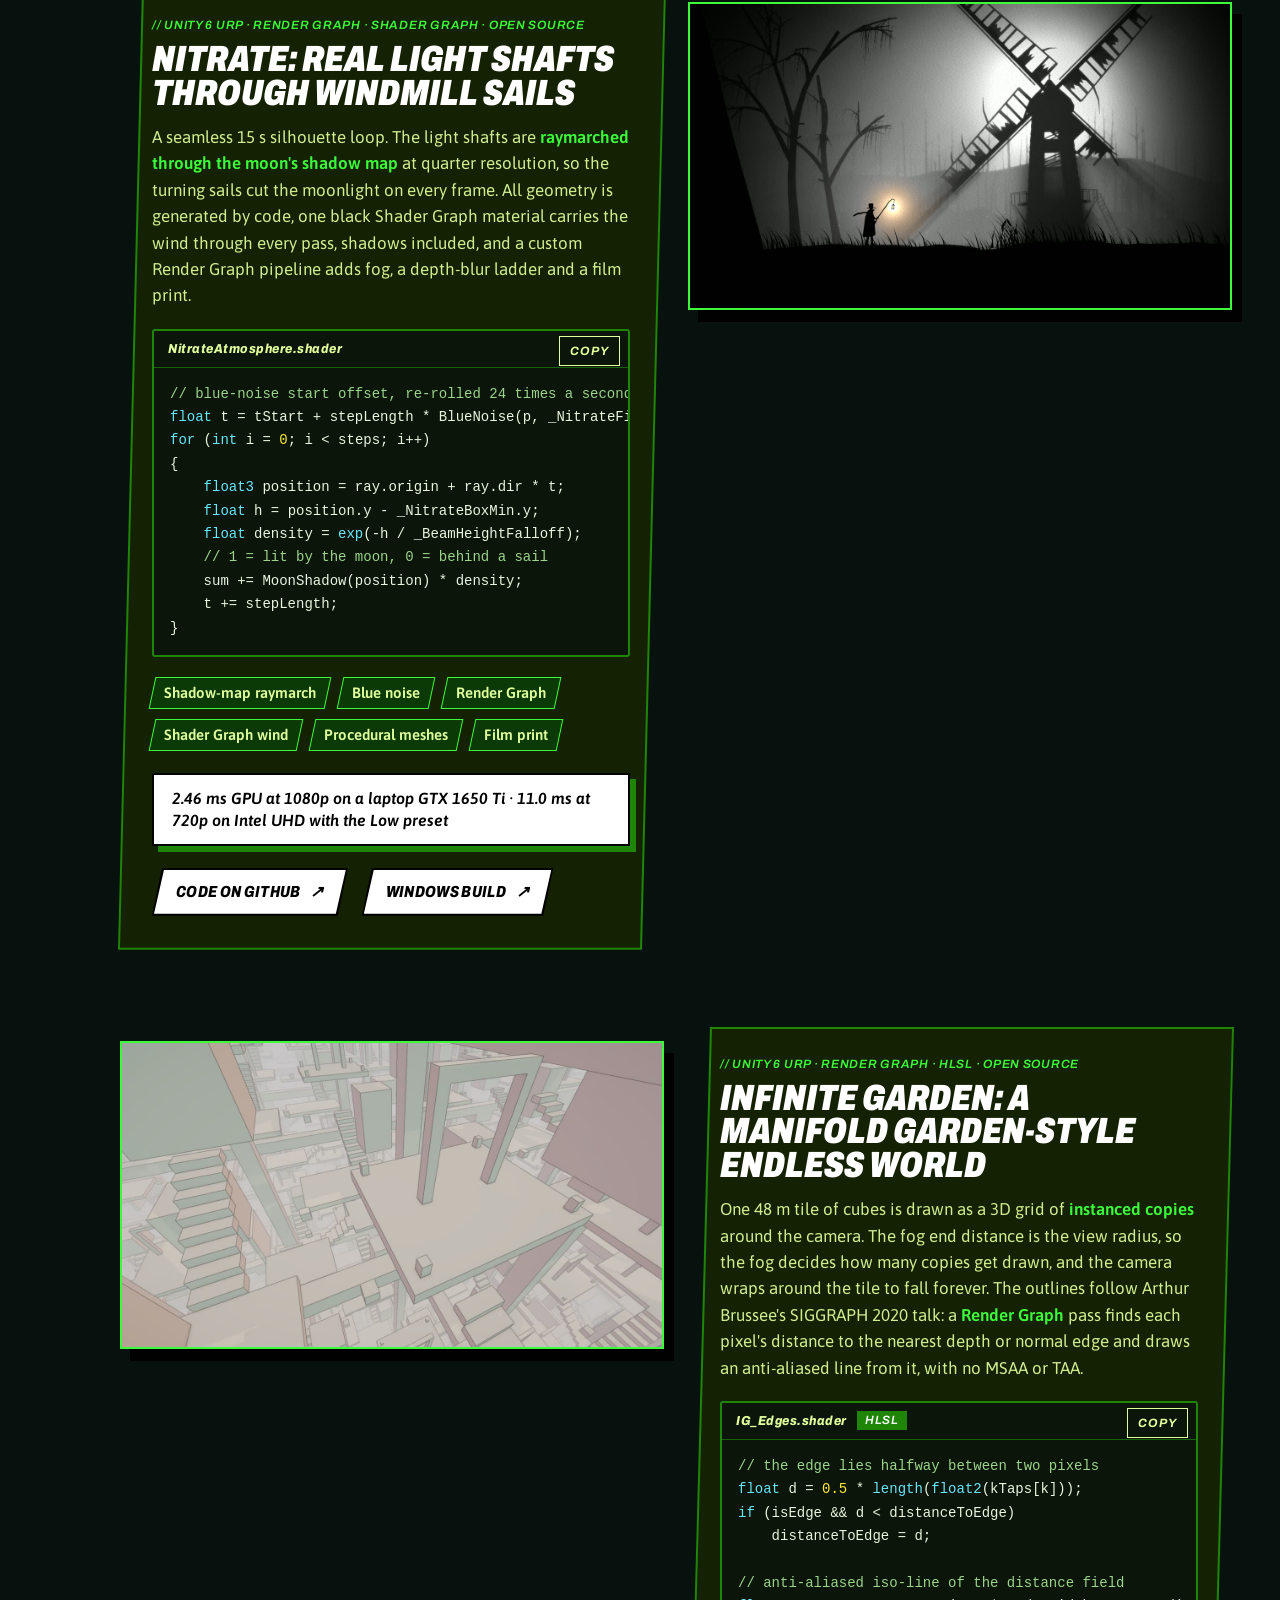
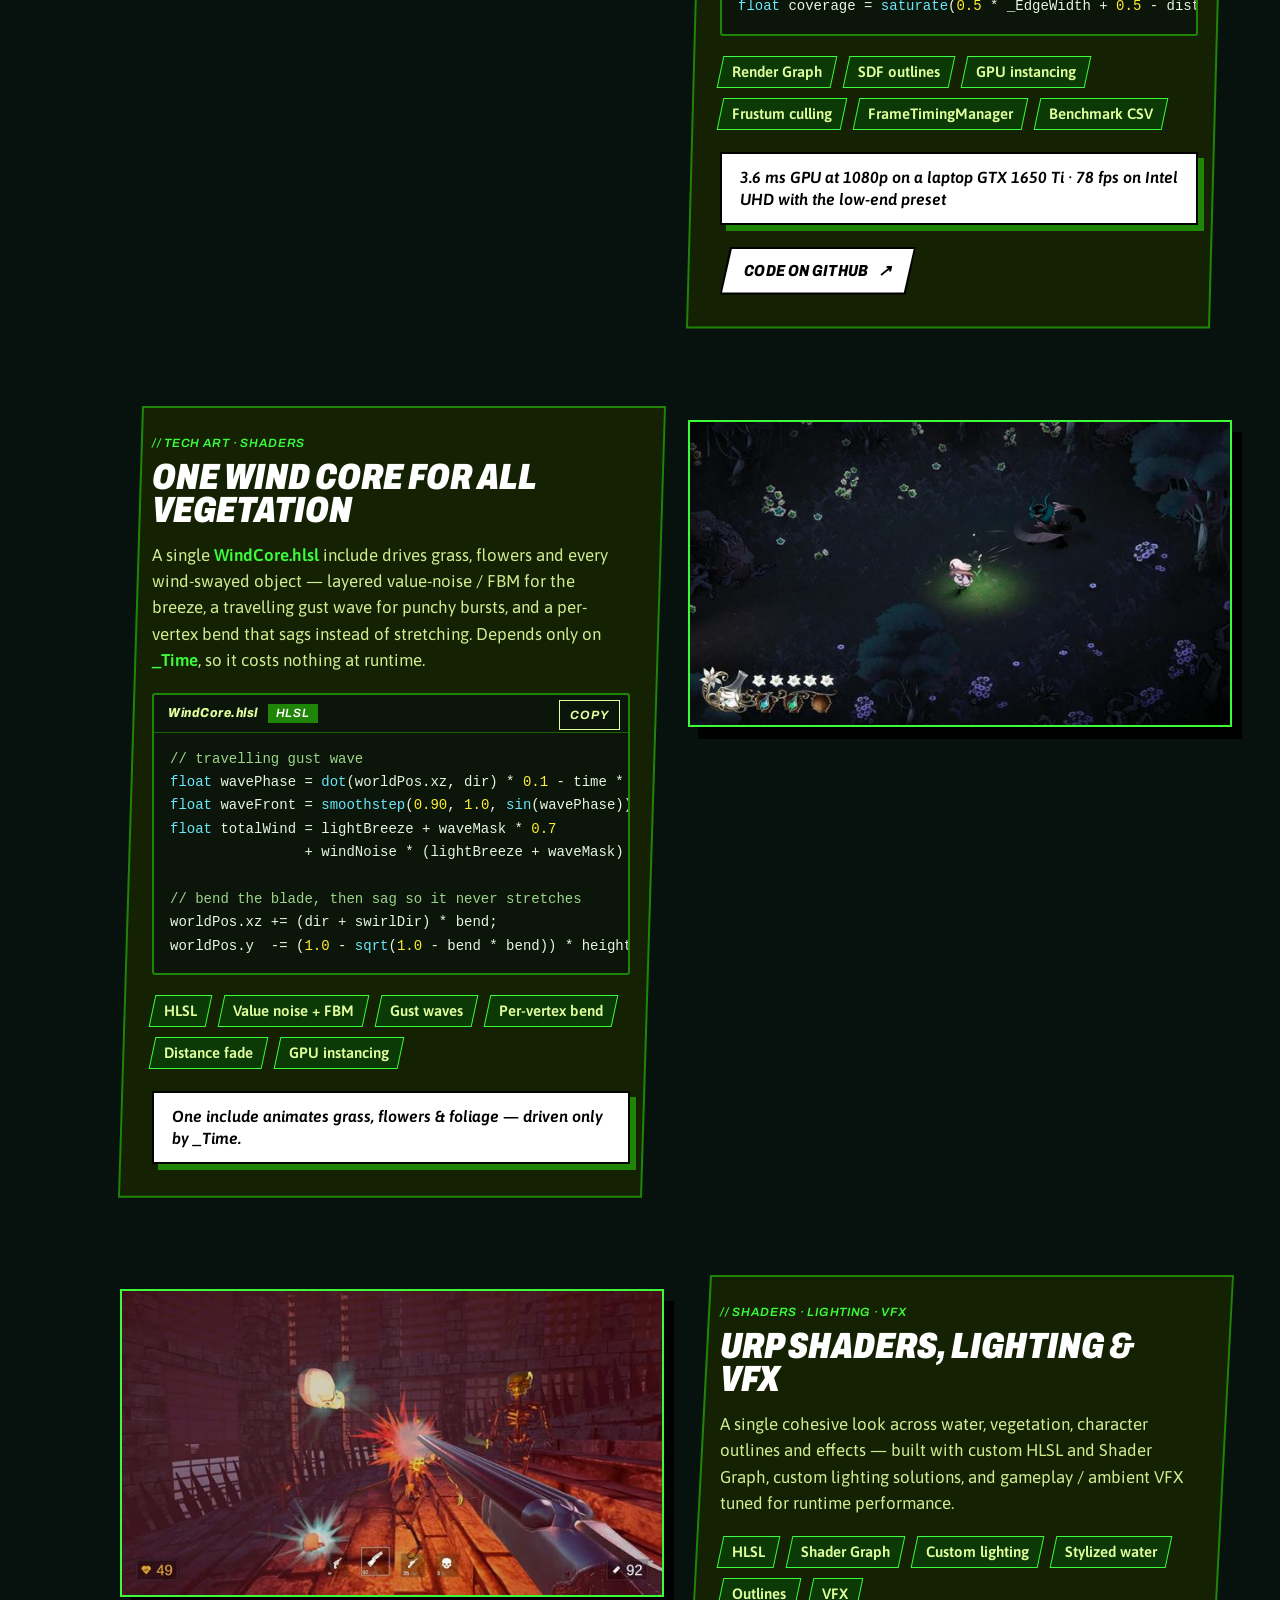
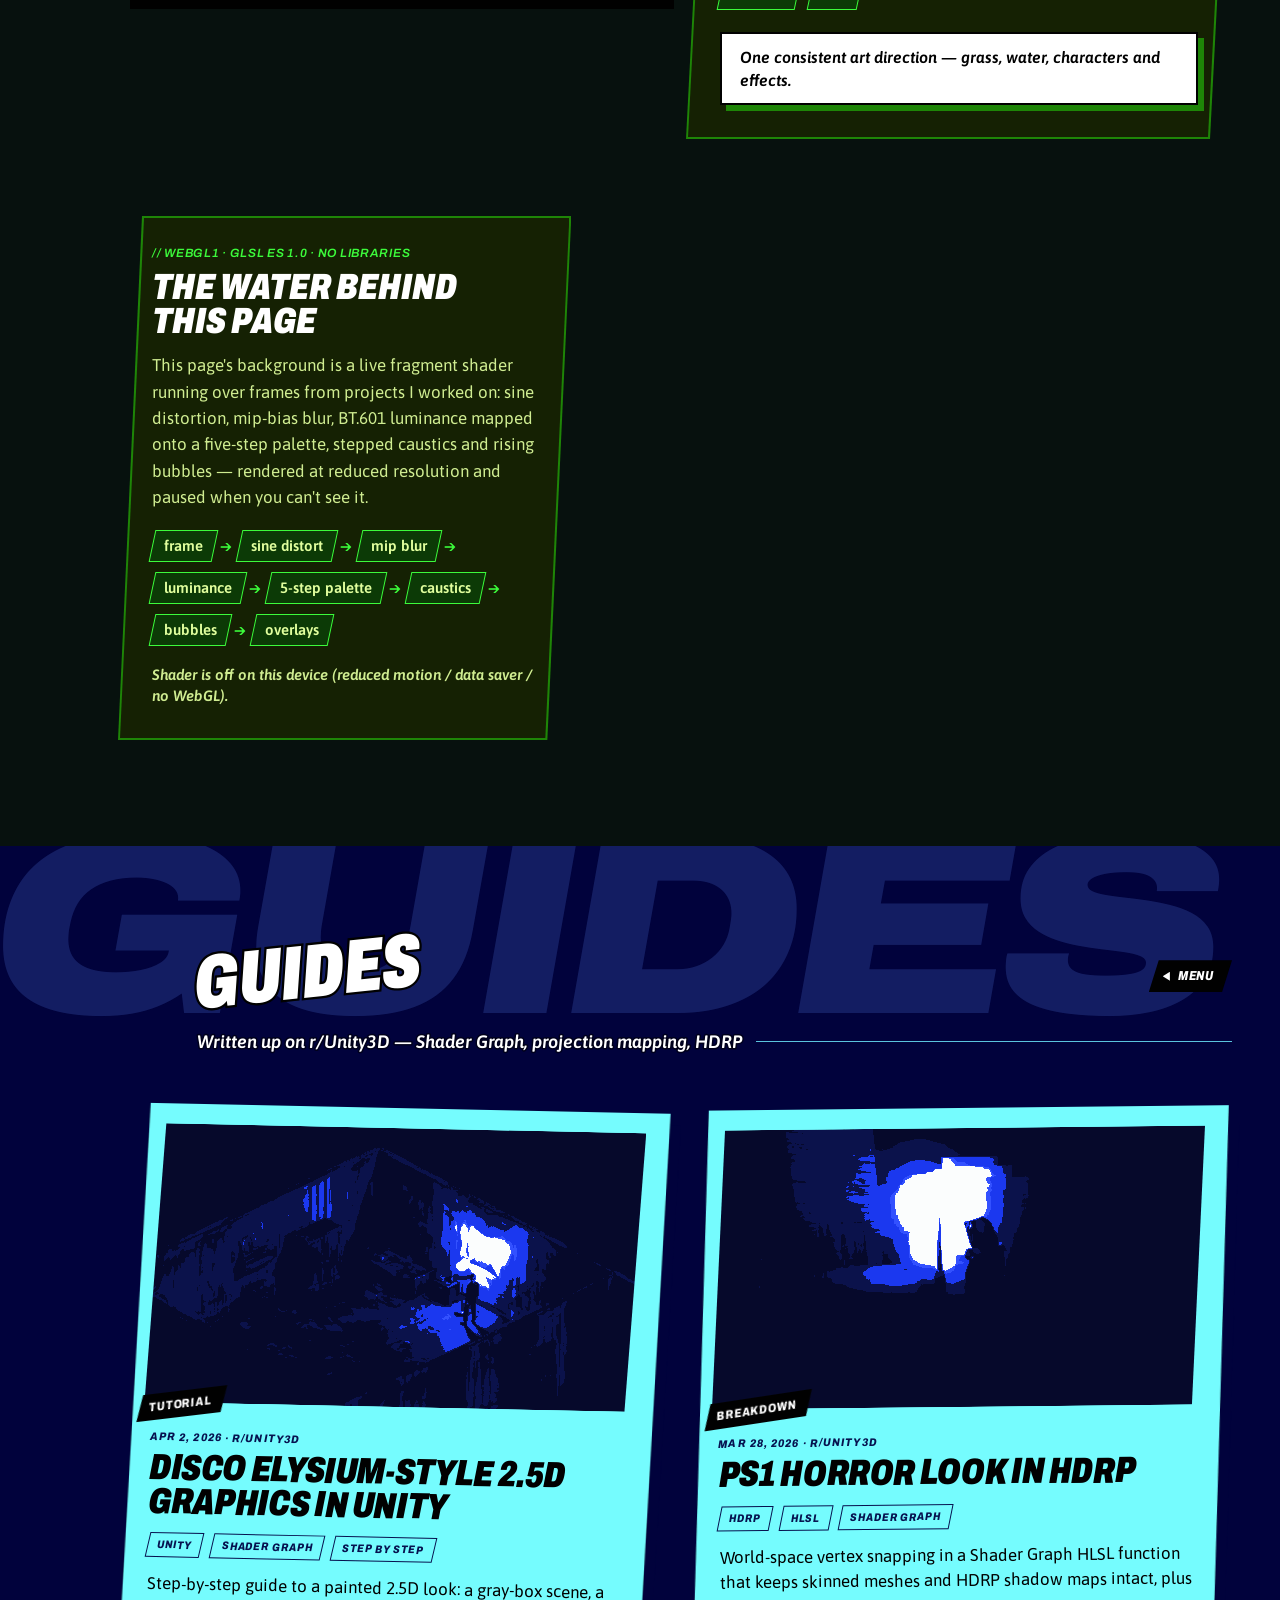
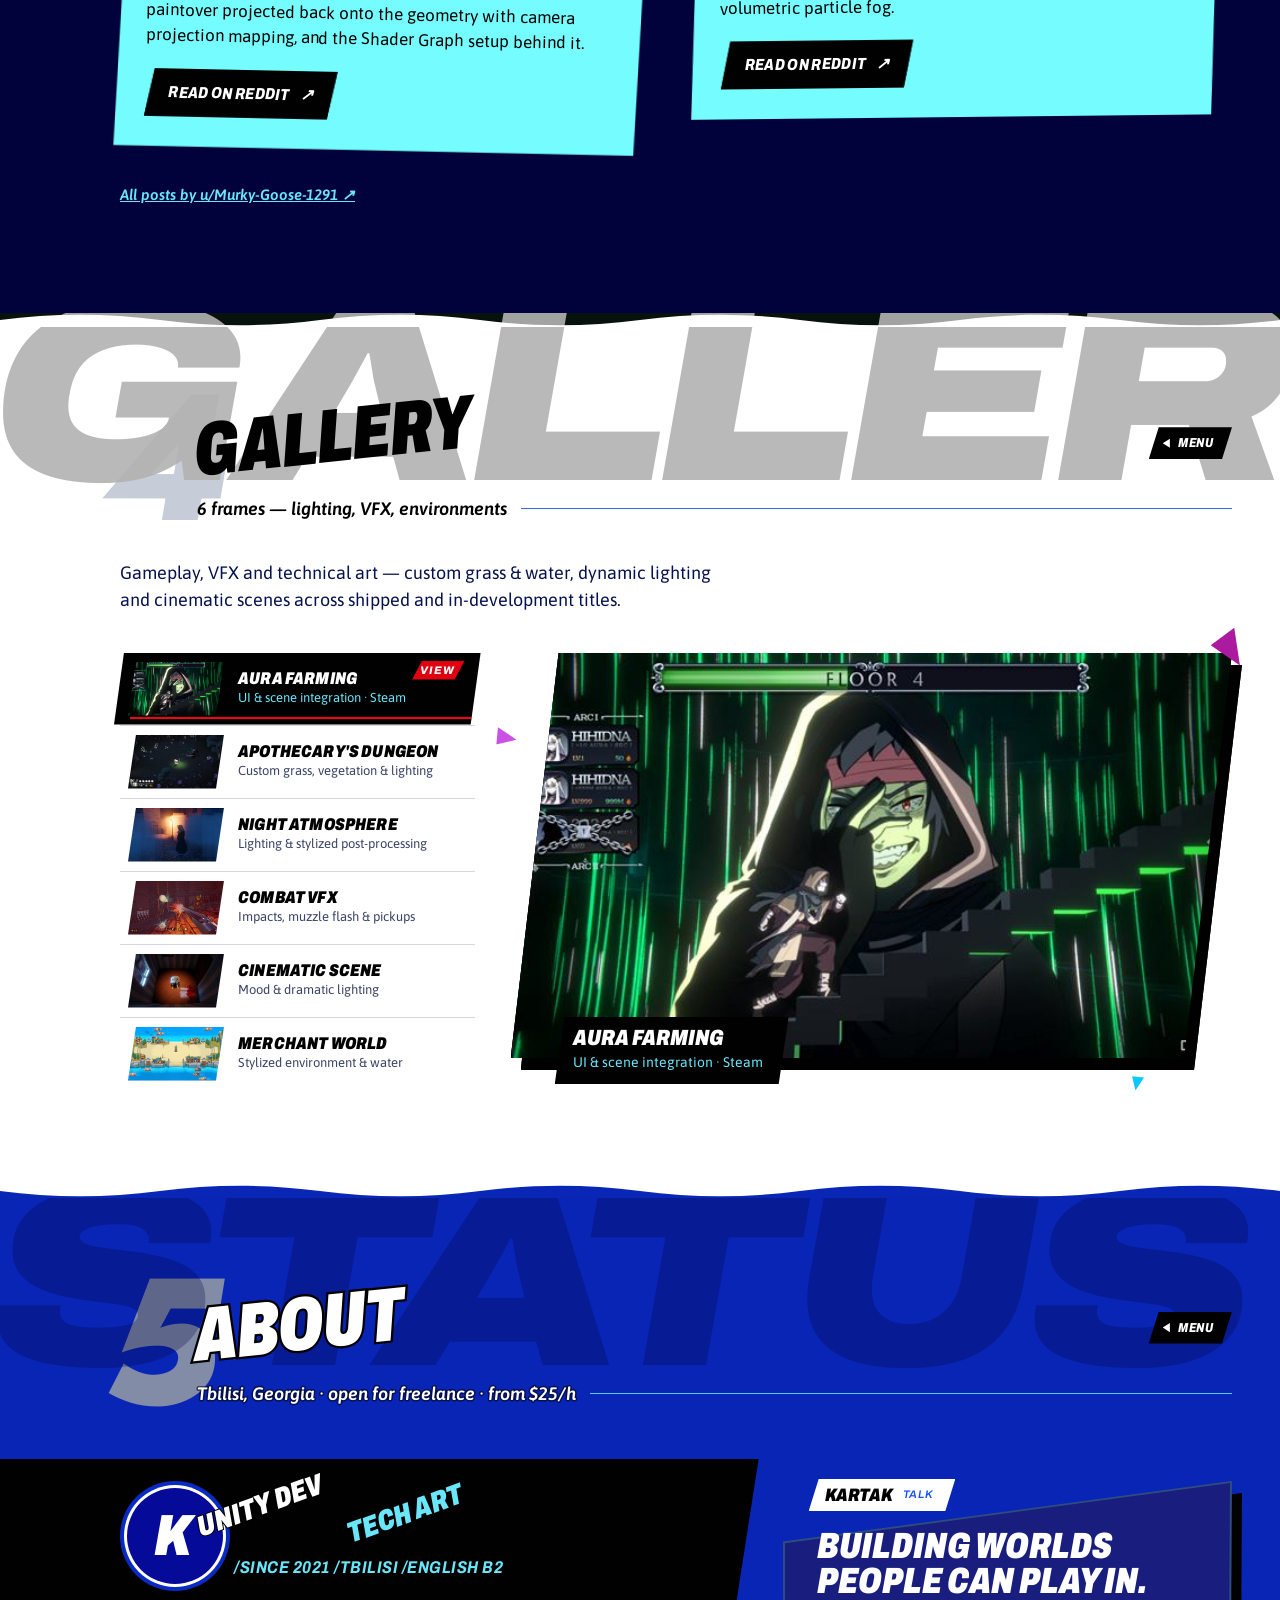
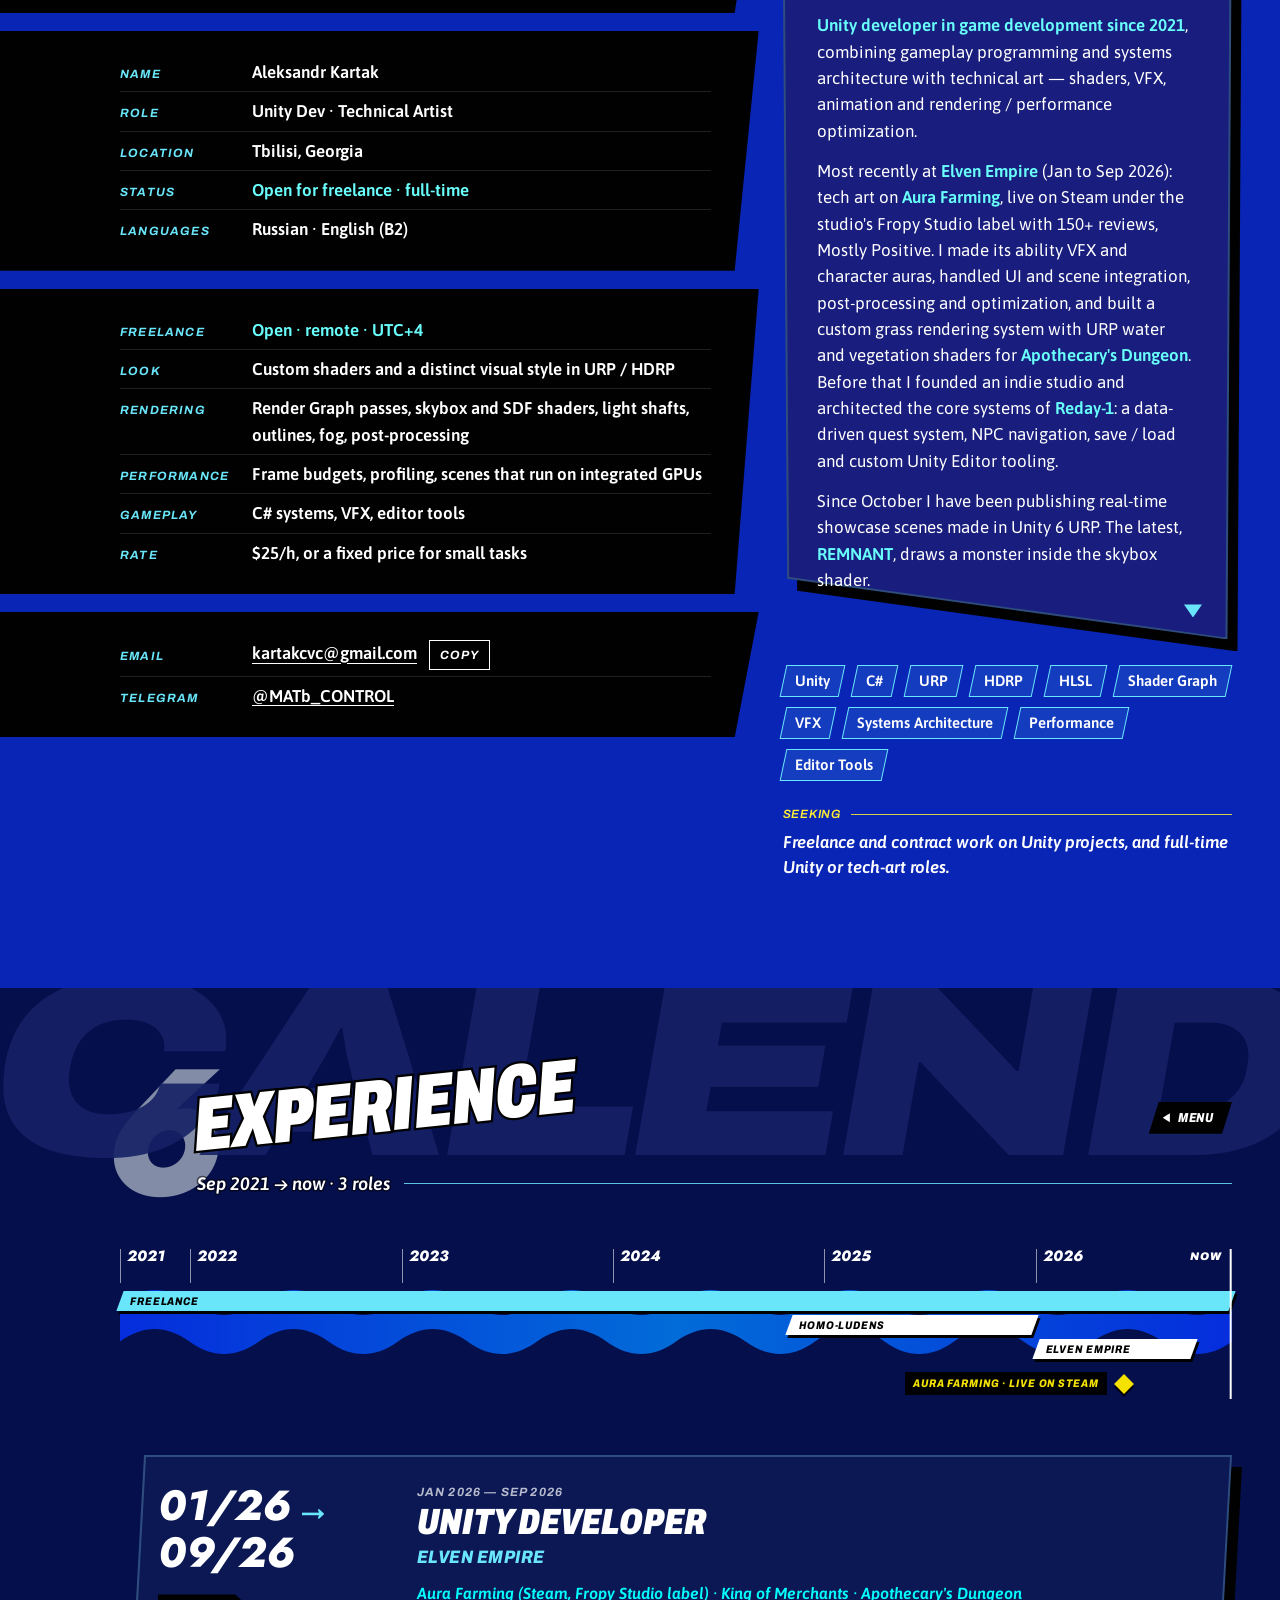
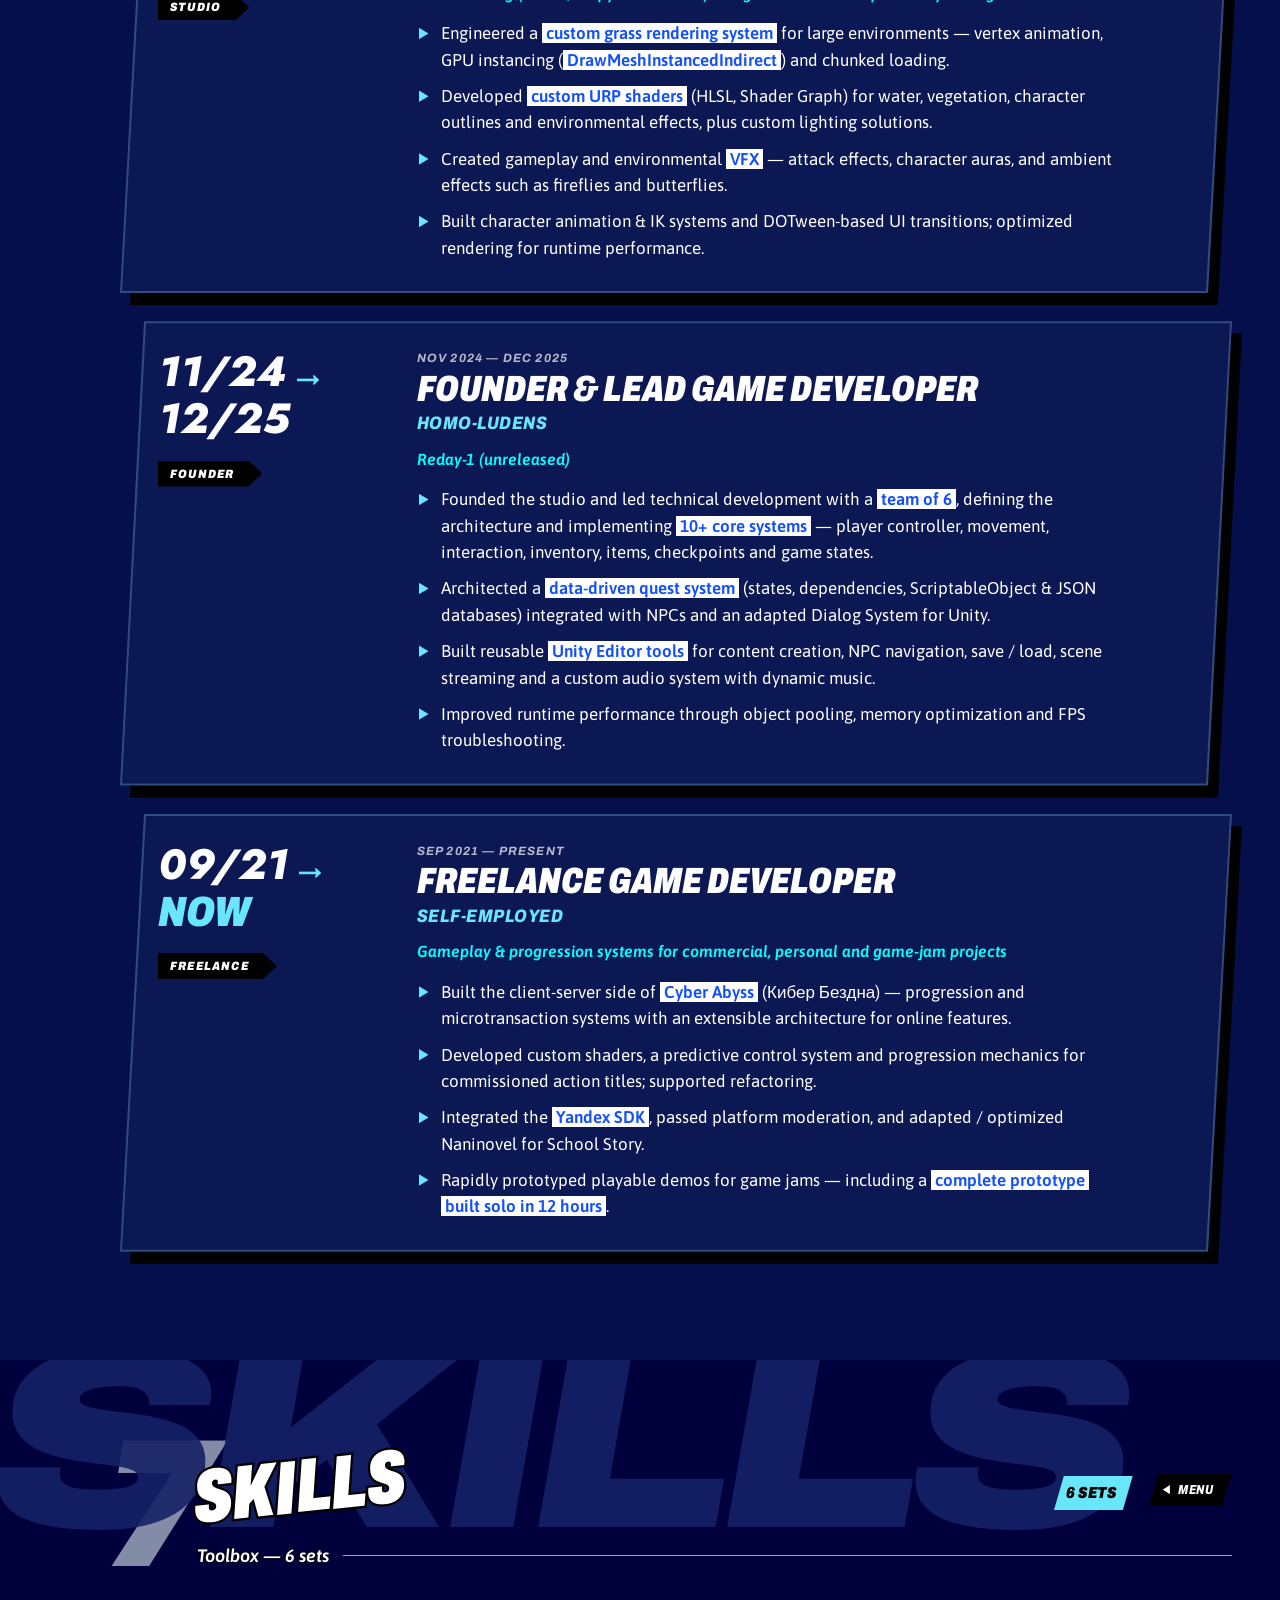
==== commit f9589a3f: "REMNANT panel in Tech art, profile links, Steam count 150+ - Tech art opens with REMNANT: square loo" ====
--- a/index.html
+++ b/index.html
@@ -4,18 +4,19 @@
 <meta charset="utf-8">
 <meta name="viewport" content="width=device-width, initial-scale=1, viewport-fit=cover">
 <title>Aleksandr Kartak — Unity Developer &amp; Technical Artist</title>
-<meta name="description" content="Unity developer &amp; technical artist since 2021: gameplay systems, custom URP/HDRP shaders, VFX and optimization. Aura Farming is live on Steam.">
+<meta name="description" content="Unity developer &amp; technical artist since 2021: gameplay systems, custom URP/HDRP shaders, VFX and optimization. Aura Farming is live on Steam. Latest showcase: REMNANT, a monster drawn by a URP skybox shader.">
 <link rel="canonical" href="https://matbcontrol.github.io/">
 <meta name="theme-color" content="#06124F">
 <meta property="og:type" content="website">
 <meta property="og:url" content="https://matbcontrol.github.io/">
 <meta property="og:title" content="Aleksandr Kartak — Unity Developer &amp; Technical Artist">
-<meta property="og:description" content="Gameplay programming, systems architecture and real-time visuals. Aura Farming is live on Steam (120+ reviews, Mostly Positive).">
+<meta property="og:description" content="Gameplay programming, systems architecture and real-time visuals. Aura Farming is live on Steam (150+ reviews, Mostly Positive). Latest showcase: REMNANT, a monster drawn by a URP skybox shader.">
 <meta property="og:image" content="https://matbcontrol.github.io/assets/og-site-2.jpg">
 <meta property="og:image:width" content="1200">
 <meta property="og:image:height" content="630">
 <meta property="og:image:alt" content="Aleksandr Kartak — Unity Developer &amp; Technical Artist portfolio menu">
 <meta name="twitter:card" content="summary_large_image">
+<meta name="twitter:creator" content="@R_Rosenritter">
 <link rel="icon" href="assets/icons/favicon.svg" type="image/svg+xml">
 <link rel="apple-touch-icon" href="assets/icons/apple-touch-icon.png">
 <script>try{!function(h){var c=h.classList,a=function(k,v){h.setAttribute('data-'+k,v)},s={};c.remove('no-js');c.add('js');try{s=JSON.parse(localStorage.getItem('kartak.settings'))||{}}catch(e){}s.motion=='reduced'&&a('motion','reduced');s.shader=='off'&&a('sea','off');new Date().getHours()||a('hour','zero');if(/[?&]og=1/.test(location.search))c.add('og');else try{s.motion=='reduced'||matchMedia('(prefers-reduced-motion: reduce)').matches||location.hash||sessionStorage.getItem('kartak.intro')||c.add('intro')}catch(e){}}(document.documentElement)}catch(e){}</script>
@@ -25,7 +26,7 @@
 <link rel="stylesheet" href="https://fonts.googleapis.com/css2?family=Jost:ital,wght@1,600..800&display=swap&text=0123456789%2F%2B%25.%3A%E2%86%92%E2%80%93">
 <link rel="stylesheet" href="assets/css/site.css">
 <script src="assets/js/core.js" defer></script>
-<script type="application/ld+json">{"@context":"https://schema.org","@graph":[{"@type":"Person","@id":"https://matbcontrol.github.io/#person","name":"Aleksandr Kartak","jobTitle":"Unity Developer & Technical Artist","url":"https://matbcontrol.github.io/","email":"mailto:kartakcvc@gmail.com","address":{"@type":"PostalAddress","addressLocality":"Tbilisi","addressCountry":"GE"},"sameAs":["https://github.com/matbcontrol","https://t.me/MATb_CONTROL","https://www.reddit.com/user/Murky-Goose-1291/"],"knowsAbout":["Unity","C#","HLSL","Shader Graph","URP","HDRP","VFX","Technical Art","Gameplay Programming","Systems Architecture"],"knowsLanguage":["ru","en"]},{"@type":"WebSite","@id":"https://matbcontrol.github.io/#website","name":"Aleksandr Kartak — Unity Developer & Technical Artist","url":"https://matbcontrol.github.io/","inLanguage":"en","author":{"@id":"https://matbcontrol.github.io/#person"}}]}</script>
+<script type="application/ld+json">{"@context":"https://schema.org","@graph":[{"@type":"Person","@id":"https://matbcontrol.github.io/#person","name":"Aleksandr Kartak","jobTitle":"Unity Developer & Technical Artist","url":"https://matbcontrol.github.io/","email":"mailto:kartakcvc@gmail.com","address":{"@type":"PostalAddress","addressLocality":"Tbilisi","addressCountry":"GE"},"sameAs":["https://github.com/matbcontrol","https://www.linkedin.com/in/aleksandr-kartak-0829813bb","https://www.youtube.com/@matb_control1","https://t.me/MATb_CONTROL","https://www.reddit.com/user/Murky-Goose-1291/","https://bsky.app/profile/rrosenritter.bsky.social","https://x.com/R_Rosenritter"],"knowsAbout":["Unity","C#","HLSL","Shader Graph","URP","HDRP","VFX","Technical Art","Gameplay Programming","Systems Architecture"],"knowsLanguage":["ru","en"]},{"@type":"WebSite","@id":"https://matbcontrol.github.io/#website","name":"Aleksandr Kartak — Unity Developer & Technical Artist","url":"https://matbcontrol.github.io/","inLanguage":"en","author":{"@id":"https://matbcontrol.github.io/#person"}}]}</script>
 </head>
 <body>
 <svg class="defs" width="0" height="0" aria-hidden="true" style="position:absolute;overflow:hidden">
@@ -103,22 +104,22 @@
 <h1 id="h-name">Aleksandr Kartak</h1>
 <p class="idbox__lead">In game development since 2021 — gameplay programming and systems architecture fused with technical art: custom shaders, VFX and rendering optimization in URP &amp; HDRP.</p>
 <p class="idbox__short">Unity Developer &amp; Technical Artist — in game development since 2021.</p>
-<a class="proofbar has-shape" href="#freelance"><span class="shape"></span><span class="proofbar__t">Open for freelance</span><span class="proofbar__sep"> · </span><span class="proofbar__s">shaders, rendering, optimization</span><span class="proofbar__sep"> · </span><span class="proofbar__n">from $25/h</span></a>
-<a class="proofbar has-shape" href="https://store.steampowered.com/app/4754800/Aura_Farming/" target="_blank" rel="noopener"><span class="shape"></span><span class="proofbar__t">Aura Farming</span><span class="proofbar__sep"> · </span><span class="proofbar__s">Live on Steam</span><span class="proofbar__sep"> · </span><span class="proofbar__n">120+ reviews · Mostly Positive</span><span class="proofbar__ext" aria-hidden="true">↗</span><span class="vh"> (opens in new tab)</span></a>
+<a data-goatcounter-click="hero-freelance" class="proofbar has-shape" href="#freelance"><span class="shape"></span><span class="proofbar__t">Open for freelance</span><span class="proofbar__sep"> · </span><span class="proofbar__s">shaders, rendering, optimization</span><span class="proofbar__sep"> · </span><span class="proofbar__n">from $25/h</span></a>
+<a class="proofbar has-shape" href="https://store.steampowered.com/app/4754800/Aura_Farming/" target="_blank" rel="noopener"><span class="shape"></span><span class="proofbar__t">Aura Farming</span><span class="proofbar__sep"> · </span><span class="proofbar__s">Live on Steam</span><span class="proofbar__sep"> · </span><span class="proofbar__n">150+ reviews · Mostly Positive</span><span class="proofbar__ext" aria-hidden="true">↗</span><span class="vh"> (opens in new tab)</span></a>
 <div class="idbox__cta">
 <a class="btn btn--cmd has-shape" href="#projects"><span class="shape"></span><span>Projects</span><span aria-hidden="true">↓</span></a>
 <a class="btn btn--line has-shape" href="#reel" data-open="vdlg" data-yt="Ww_pdifttOQ" data-title="Gameplay &amp; VFX showreel"><span class="shape"></span><svg class="ico" aria-hidden="true"><use href="#i-play"/></svg><span><span class="btn__x">Watch </span>showreel</span></a>
-<a class="btn btn--line has-shape btn--tg" href="https://t.me/MATb_CONTROL" target="_blank" rel="noopener"><span class="shape"></span><svg class="ico" aria-hidden="true"><use href="#i-tg"/></svg><span>Telegram</span><span class="vh"> (opens in new tab)</span></a>
+<a data-goatcounter-click="contact-telegram" class="btn btn--line has-shape btn--tg" href="https://t.me/MATb_CONTROL" target="_blank" rel="noopener"><span class="shape"></span><svg class="ico" aria-hidden="true"><use href="#i-tg"/></svg><span>Telegram</span><span class="vh"> (opens in new tab)</span></a>
 <a class="btn btn--line has-shape btn--cv" href="assets/cv/Aleksandr_Kartak_CV.pdf" target="_blank" rel="noopener"><span class="shape"></span><span>CV · PDF</span><span aria-hidden="true">↗</span><span class="vh"> (opens in new tab)</span></a>
 </div>
-<p class="idbox__mail"><span class="idbox__tg">Telegram <a href="https://t.me/MATb_CONTROL" target="_blank" rel="noopener">@MATb_CONTROL<span class="vh"> (opens in new tab)</span></a> or email</span><span class="idbox__or">or email</span> <a href="mailto:kartakcvc@gmail.com">kartakcvc@gmail.com</a> <button class="btn--copy" type="button" data-copy="kartakcvc@gmail.com" data-announce="Email copied" hidden>Copy</button></p>
+<p class="idbox__mail"><span class="idbox__tg">Telegram <a data-goatcounter-click="contact-telegram" href="https://t.me/MATb_CONTROL" target="_blank" rel="noopener">@MATb_CONTROL<span class="vh"> (opens in new tab)</span></a> or email</span><span class="idbox__or">or email</span> <a data-goatcounter-click="contact-email" href="mailto:kartakcvc@gmail.com">kartakcvc@gmail.com</a> <button class="btn--copy" type="button" data-copy="kartakcvc@gmail.com" data-announce="Email copied" hidden>Copy</button></p>
 </div>
 
 <nav class="cmds cmds--hero" id="menu" aria-label="Sections">
 <ol>
 <li class="cmd is-sel" style="--i:1;--r:-8deg;--x:0px;--c:var(--aqua)"><a class="cmd__a" href="#projects" data-i="1" data-frame="2" data-tip="Browse projects" data-sub="Aura Farming live on Steam · Reday-1 · jam games"><span class="cmd__cur"></span><span class="cmd__t">Projects</span></a></li>
 <li class="cmd" style="--i:2;--r:-5deg;--x:28px;--c:var(--aqua-2)"><a class="cmd__a" href="#reel" data-i="2" data-frame="3" data-tip="Watch the showreel" data-sub="NITRATE · Infinite Garden · gameplay &amp; VFX reel"><span class="cmd__cur"></span><span class="cmd__t">Reel</span></a></li>
-<li class="cmd" style="--i:3;--r:-11deg;--x:12px;--c:var(--aqua-3)"><a class="cmd__a" href="#tech-art" data-i="3" data-frame="3" data-tip="Read the shader breakdowns" data-sub="NITRATE · Infinite Garden · URP shaders"><span class="cmd__cur"></span><span class="cmd__t">Tech art</span></a></li>
+<li class="cmd" style="--i:3;--r:-11deg;--x:12px;--c:var(--aqua-3)"><a class="cmd__a" href="#tech-art" data-i="3" data-frame="3" data-tip="Read the shader breakdowns" data-sub="REMNANT · NITRATE · Infinite Garden · URP shaders"><span class="cmd__cur"></span><span class="cmd__t">Tech art</span></a></li>
 <li class="cmd" style="--i:4;--r:-14deg;--x:40px;--c:var(--aqua-card)"><a class="cmd__a" href="#gallery" data-i="4" data-frame="4" data-tip="View screenshots" data-sub="6 frames: lighting, VFX, environments"><span class="cmd__cur"></span><span class="cmd__t">Gallery</span></a></li>
 <li class="cmd" style="--i:5;--r:2deg;--x:20px;--c:var(--aqua)"><a class="cmd__a" href="#about" data-i="5" data-frame="6" data-tip="Check status" data-sub="Tbilisi, Georgia · open for freelance · from $25/h"><span class="cmd__cur"></span><span class="cmd__t">About</span></a></li>
 <li class="cmd" style="--i:6;--r:-7deg;--x:52px;--c:var(--aqua-2)"><a class="cmd__a" href="#experience" data-i="6" data-frame="1" data-tip="Review experience" data-sub="Sep 2021 → now · 3 roles"><span class="cmd__cur"></span><span class="cmd__t">Experience</span></a></li>
@@ -149,16 +150,16 @@
 <figure class="pcard__fig"><img src="assets/work/image5-640.jpg" srcset="assets/work/image5-640.jpg 640w, assets/work/image5-1280.jpg 1280w" sizes="(max-width:599px) calc(100vw - 32px), (max-width:1239px) 58vw, 700px" width="1280" height="720" loading="lazy" decoding="async" alt="Aura Farming — anime scene and idle UI"><span class="pcard__status">Live on Steam</span></figure>
 <div class="pcard__head"><span class="pcard__arcana" aria-hidden="true">I · Magician</span><h3 id="p-aura">Aura Farming</h3></div>
 <ul class="pcard__tags"><li>Unity</li><li>VFX</li><li>Steam</li></ul>
-<div class="results" role="group" aria-label="Aura Farming on Steam: 120+ reviews, Mostly Positive, live since June 2026" data-fx="rankup">
+<div class="results" role="group" aria-label="Aura Farming on Steam: 150+ reviews, Mostly Positive, live since June 2026" data-fx="rankup">
 <p class="results__h">Results</p>
 <dl class="results__list">
-<div class="results__row"><dt>Reviews</dt><dd><span class="num">120+</span></dd></div>
+<div class="results__row"><dt>Reviews</dt><dd><span class="num">150+</span></dd></div>
 <div class="results__row"><dt>Rating</dt><dd><span class="slab results__stamp">Mostly Positive</span></dd></div>
 <div class="results__row"><dt>On Steam since</dt><dd><span class="suf">Jun</span> <span class="num">2026</span></dd></div>
 </dl>
 <span class="results__fx" aria-hidden="true"><i></i><i></i><i></i><i></i><i></i><i></i></span>
 </div>
-<p class="pcard__desc">Idle game, live on Steam since June 2026 under the studio's Fropy Studio label — 120+ reviews, Mostly Positive.</p>
+<p class="pcard__desc">Idle game, live on Steam since June 2026 under the studio's Fropy Studio label: 150+ reviews, Mostly Positive.</p>
 <p class="pcard__part"><b>My part:</b> ability VFX and character auras, UI and scene integration, post-processing setup and rendering optimization.</p>
 <p class="pcard__credit">Built at Elven Empire · published under the studio's Fropy Studio label</p>
 <div class="pcard__cta">
@@ -228,7 +229,7 @@
 <div class="pcard__head"><span class="pcard__arcana" aria-hidden="true">XVII · Star</span><h3 id="p-apoth">Apothecary's Dungeon</h3></div>
 <ul class="pcard__tags"><li>Unity</li><li>URP</li><li>HLSL</li></ul>
 <p class="pcard__desc">Stylized top-down RPG, in development. Custom grass rendering system — GPU instancing (DrawMeshInstancedIndirect), chunked loading, wind vertex animation — plus URP water &amp; vegetation shaders and custom lighting.</p>
-<div class="pcard__cta"><a class="btn btn--cmd has-shape" href="apothecarys-dungeon.html"><span class="shape"></span><span>Project page</span><span aria-hidden="true">→</span><span class="vh">: Apothecary's Dungeon</span></a><a class="btn btn--line has-shape" href="#tech-art"><span class="shape"></span><span>See the grass shader</span><span aria-hidden="true">↓</span></a></div>
+<div class="pcard__cta"><a class="btn btn--cmd has-shape" href="apothecarys-dungeon.html"><span class="shape"></span><span>Project page</span><span aria-hidden="true">→</span><span class="vh">: Apothecary's Dungeon</span></a><a class="btn btn--line has-shape" href="#wind"><span class="shape"></span><span>See the grass shader</span><span aria-hidden="true">↓</span></a></div>
 </article>
 
 <article class="pcard pcard--req pcard--cyber has-shape rv" data-rv="card" style="--tilt:1.5deg" aria-labelledby="p-cyber">
@@ -281,9 +282,23 @@
 <svg class="seam seam--diag" viewBox="0 0 1440 96" preserveAspectRatio="none" aria-hidden="true"><polygon points="0,96 1440,0 1440,96"/></svg>
 <div class="sec__deco" aria-hidden="true"><span class="sh__idx">3</span><span class="sh__wm rv" data-rv="wm">00:00</span></div>
 <div class="sec__in">
-<header class="sh"><h2 id="h-tech" class="rv" data-rv="h2" tabindex="-1">Tech art</h2><p class="sh__tip">How it's built: NITRATE · Infinite Garden · WindCore.hlsl · URP shaders · this page's background<span class="rule"></span></p><a class="sh__menu" href="#menu" data-open="pause" aria-haspopup="dialog"><span class="tri tri--l"></span>Menu</a></header>
-
-<article class="bd bd--nitrate rv" data-rv="panel" id="nitrate" aria-labelledby="bd-nitrate">
+<header class="sh"><h2 id="h-tech" class="rv" data-rv="h2" tabindex="-1">Tech art</h2><p class="sh__tip">How it's built: REMNANT · NITRATE · Infinite Garden · WindCore.hlsl · URP shaders · this page's background<span class="rule"></span></p><a class="sh__menu" href="#menu" data-open="pause" aria-haspopup="dialog"><span class="tri tri--l"></span>Menu</a></header>
+
+<article class="bd bd--remnant bd--square rv" data-rv="panel" id="remnant" aria-labelledby="bd-remnant">
+<figure class="bd__media"><video src="assets/video/remnant.mp4" poster="assets/video/remnant-poster.jpg" width="720" height="720" autoplay muted loop playsinline preload="metadata" aria-label="REMNANT: in a rainy gothic town a knight fires a golden beam at a huge monster of black bones and claws with an eclipse for an eye, glowing with heat across a purple sky"></video><script>(function(){var v=document.currentScript.parentNode.querySelector('video'),r=document.documentElement;if(matchMedia('(prefers-reduced-motion: reduce)').matches||r.dataset.motion==='reduced'){v.removeAttribute('autoplay');v.pause();}})();</script></figure>
+<figure class="bd__still"><figcaption class="code__tag">Breakdown <span class="micro">4 views</span></figcaption><img src="assets/work/remnant-views-640.jpg" srcset="assets/work/remnant-views-640.jpg 640w, assets/work/remnant-views-1280.jpg 1280w" sizes="(max-width:599px) calc(100vw - 32px), (max-width:1023px) 90vw, 600px" width="1280" height="569" loading="lazy" decoding="async" alt="Four views of the same shot, left to right: the final frame, the distance field the sky shader evaluates, the heat field, and the same sky a little later in the loop with the monster switched off"></figure>
+<div class="bd__body">
+<p class="micro bd__tag">// Unity 6 URP · skybox shader · signed distance fields · real time</p>
+<h3 id="bd-remnant">REMNANT: a monster drawn by the skybox shader</h3>
+<p>An 8 s loop from a real-time showcase scene: a knight in a rainy gothic town fires a beam at a monster that fills the sky. The monster has no mesh. The URP skybox shader draws it as a <b>2D signed distance field</b> in the camera's view plane. The bone cage, the claws, the eclipse eye and the shaggy mass are all distance functions, so it adds no triangles of its own and stays sharp at any size. One <b>temperature field</b> crawls along the bones and takes its color from a blackbody ramp. Where it fades, the bones cool into crust and cracks. A <b>fullscreen ink pass</b> reads the monster's mask to draw the beams, the cut through its arm and the impact frames. Every motion is a closed-form function of time, so the loop has no seam.</p>
+<ul class="chips chips--night"><li>Skybox shader</li><li>2D SDF</li><li>Temperature field</li><li>Blackbody ramp</li><li>Fullscreen ink pass</li><li>Closed-form loop</li></ul>
+<p class="bd__res slab">570+ upvotes and about 48K views on r/Unity3D, Oct 2026</p>
+<div class="bd__cta"><a data-goatcounter-click="remnant-youtube" class="btn btn--line has-shape" href="https://www.youtube.com/shorts/kW6NJucX1ew" target="_blank" rel="noopener"><span class="shape"></span><span>Watch with sound</span><span aria-hidden="true">↗</span><span class="vh"> (opens in new tab)</span></a> <a data-goatcounter-click="remnant-reddit" class="btn btn--line has-shape" href="https://www.reddit.com/r/Unity3D/comments/1x5pev3/" target="_blank" rel="noopener"><span class="shape"></span><span>r/Unity3D thread</span><span aria-hidden="true">↗</span><span class="vh"> (opens in new tab)</span></a></div>
+<p class="bd__credit">Knight, cathedral and town: CC models by other artists. Monster and shaders: mine. Models: BSP Colossal Gothic Cathedral by NeoKg (CC BY-SA 4.0); The Forgotten Knight by dark_igorek; Medieval house h2 by Annielighta; Medieval house (Generic Textures) by by__Rx; Medieval Houses (3 Pack) by Ajay Gawde; Medieval wooden cart by rakutin (all CC BY 4.0, Sketchfab); Gothic-Like Structures by loafbrr (CC0); Poly Haven (CC0). Moon maps: NASA's Scientific Visualization Studio. Sound: Sonniss GDC Game Audio Bundle recordings; BigSoundBank (CC0); OpenGameArt, Ylmir and WuxiaScrub (CC0).</p>
+</div>
+</article>
+
+<article class="bd bd--nitrate bd--flip rv" data-rv="panel" id="nitrate" aria-labelledby="bd-nitrate">
 <figure class="bd__media"><video src="assets/video/nitrate.mp4" poster="assets/video/nitrate-poster.jpg" width="1280" height="720" autoplay muted loop playsinline preload="metadata" aria-label="NITRATE: a windmill silhouette turns in front of the moon, its sails cutting light shafts through the fog while a figure with a lantern stands in the foreground"></video><script>(function(){var v=document.currentScript.parentNode.querySelector('video'),r=document.documentElement;if(matchMedia('(prefers-reduced-motion: reduce)').matches||r.dataset.motion==='reduced'){v.removeAttribute('autoplay');v.pause();}})();</script></figure>
 <div class="bd__body">
 <p class="micro bd__tag">// Unity 6 URP · Render Graph · Shader Graph · open source</p>
@@ -308,7 +323,7 @@
 </div>
 </article>
 
-<article class="bd bd--ig bd--flip rv" data-rv="panel" id="infinite-garden" aria-labelledby="bd-ig">
+<article class="bd bd--ig rv" data-rv="panel" id="infinite-garden" aria-labelledby="bd-ig">
 <figure class="bd__media"><video src="assets/video/infinite-garden.mp4" poster="assets/video/infinite-garden-poster.jpg" width="1280" height="720" autoplay muted loop playsinline preload="metadata" aria-label="Infinite Garden: the camera falls endlessly through pastel block architecture with thin dark outlines"></video><script>(function(){var v=document.currentScript.parentNode.querySelector('video'),r=document.documentElement;if(matchMedia('(prefers-reduced-motion: reduce)').matches||r.dataset.motion==='reduced'){v.removeAttribute('autoplay');v.pause();}})();</script></figure>
 <div class="bd__body">
 <p class="micro bd__tag">// Unity 6 URP · Render Graph · HLSL · open source</p>
@@ -329,7 +344,7 @@
 </div>
 </article>
 
-<article class="bd bd--wind rv" data-rv="panel" aria-labelledby="bd-wind">
+<article class="bd bd--wind bd--flip rv" data-rv="panel" id="wind" aria-labelledby="bd-wind">
 <figure class="bd__media"><img src="assets/work/image3-640.jpg" srcset="assets/work/image3-640.jpg 640w, assets/work/image3-1280.jpg 1280w" sizes="(max-width:599px) calc(100vw - 32px), (max-width:1239px) 50vw, 620px" width="1280" height="720" loading="lazy" decoding="async" alt="Stylized top-down RPG with grass and vegetation"></figure>
 <div class="bd__body">
 <p class="micro bd__tag">// Tech Art · Shaders</p>
@@ -351,7 +366,7 @@
 </div>
 </article>
 
-<article class="bd bd--urp bd--flip rv" data-rv="panel" aria-labelledby="bd-urp">
+<article class="bd bd--urp rv" data-rv="panel" aria-labelledby="bd-urp">
 <figure class="bd__media"><img src="assets/work/image1-640.jpg" srcset="assets/work/image1-640.jpg 640w, assets/work/image1-1280.jpg 1280w" sizes="(max-width:599px) calc(100vw - 32px), (max-width:1239px) 50vw, 620px" width="1280" height="720" loading="lazy" decoding="async" alt="Real-time combat VFX"></figure>
 <div class="bd__body">
 <p class="micro bd__tag">// Shaders · Lighting · VFX</p>
@@ -455,14 +470,14 @@
 <dl class="bar bar--facts rv" data-rv="panel" id="freelance" tabindex="-1" aria-label="Freelance services">
 <div><dt>Freelance</dt><dd class="is-accent">Open · remote · UTC+4</dd></div>
 <div><dt>Look</dt><dd>Custom shaders and a distinct visual style in URP / HDRP</dd></div>
-<div><dt>Rendering</dt><dd>Render Graph passes, light shafts, outlines, fog, post-processing</dd></div>
+<div><dt>Rendering</dt><dd>Render Graph passes, skybox and SDF shaders, light shafts, outlines, fog, post-processing</dd></div>
 <div><dt>Performance</dt><dd>Frame budgets, profiling, scenes that run on integrated GPUs</dd></div>
 <div><dt>Gameplay</dt><dd>C# systems, VFX, editor tools</dd></div>
 <div><dt>Rate</dt><dd>$25/h, or a fixed price for small tasks</dd></div>
 </dl>
 <dl class="bar bar--contact rv" data-rv="panel">
-<div><dt>Email</dt><dd><a href="mailto:kartakcvc@gmail.com">kartakcvc@gmail.com</a> <button class="btn--copy" type="button" data-copy="kartakcvc@gmail.com" data-announce="Email copied" hidden>Copy</button></dd></div>
-<div><dt>Telegram</dt><dd><a href="https://t.me/MATb_CONTROL" target="_blank" rel="noopener">@MATb_CONTROL<span class="vh"> (opens in new tab)</span></a></dd></div>
+<div><dt>Email</dt><dd><a data-goatcounter-click="contact-email" href="mailto:kartakcvc@gmail.com">kartakcvc@gmail.com</a> <button class="btn--copy" type="button" data-copy="kartakcvc@gmail.com" data-announce="Email copied" hidden>Copy</button></dd></div>
+<div><dt>Telegram</dt><dd><a data-goatcounter-click="contact-telegram" href="https://t.me/MATb_CONTROL" target="_blank" rel="noopener">@MATb_CONTROL<span class="vh"> (opens in new tab)</span></a></dd></div>
 </dl>
 </div>
 <div class="about__talk">
@@ -471,7 +486,8 @@
 <p class="dlg__name" aria-hidden="true"><span>Kartak</span><span class="micro">Talk</span></p>
 <h3>Building worlds people can play in.</h3>
 <p><strong>Unity developer in game development since 2021</strong>, combining gameplay programming and systems architecture with technical art — shaders, VFX, animation and rendering / performance optimization.</p>
-<p>Most recently at <strong>Elven Empire</strong> (Jan — Sep 2026): tech art on <strong>Aura Farming</strong> (live on Steam under the studio's Fropy Studio label, 120+ reviews, Mostly Positive) — ability VFX and character auras, UI and scene integration, post-processing and optimization — and a custom grass rendering system with URP water and vegetation shaders for <strong>Apothecary's Dungeon</strong>. Previously founded an indie studio and architected the core systems of <strong>Reday-1</strong> — a data-driven quest system, NPC navigation, save / load and custom Unity Editor tooling.</p>
+<p>Most recently at <strong>Elven Empire</strong> (Jan to Sep 2026): tech art on <strong>Aura Farming</strong>, live on Steam under the studio's Fropy Studio label with 150+ reviews, Mostly Positive. I made its ability VFX and character auras, handled UI and scene integration, post-processing and optimization, and built a custom grass rendering system with URP water and vegetation shaders for <strong>Apothecary's Dungeon</strong>. Before that I founded an indie studio and architected the core systems of <strong>Reday-1</strong>: a data-driven quest system, NPC navigation, save / load and custom Unity Editor tooling.</p>
+<p>Since October I have been publishing real-time showcase scenes made in Unity 6 URP. The latest, <strong>REMNANT</strong>, draws a monster inside the skybox shader.</p>
 <span class="dlg__next"></span>
 </div>
 <ul class="chips chips--tags"><li>Unity</li><li>C#</li><li>URP</li><li>HDRP</li><li>HLSL</li><li>Shader Graph</li><li>VFX</li><li>Systems Architecture</li><li>Performance</li><li>Editor Tools</li></ul>
@@ -604,10 +620,12 @@
 <li class="fcmd fcmd--main is-sel" style="--i:1;--r:-6deg"><a class="fcmd__a has-shape" href="https://t.me/MATb_CONTROL" target="_blank" rel="noopener"><span class="shape"></span><span class="fcmd__cur"></span><span class="fcmd__t">Telegram</span> <span class="fcmd__d">@MATb_CONTROL</span><span class="vh"> (opens in new tab)</span></a></li>
 <li class="fcmd" style="--i:2;--r:-3deg"><a class="fcmd__a has-shape" href="mailto:kartakcvc@gmail.com"><span class="shape"></span><span class="fcmd__cur"></span><span class="fcmd__t">Email</span> <span class="fcmd__d">kartakcvc@gmail.com</span></a><button class="btn--copy" type="button" data-copy="kartakcvc@gmail.com" data-announce="Email copied" hidden>Copy</button></li>
 <li class="fcmd" style="--i:3;--r:-4deg"><a class="fcmd__a has-shape" href="assets/cv/Aleksandr_Kartak_CV.pdf" target="_blank" rel="noopener"><span class="shape"></span><span class="fcmd__cur"></span><span class="fcmd__t">CV · PDF</span> <span class="fcmd__d" aria-hidden="true">↗</span><span class="vh"> (opens in new tab)</span></a></li>
-<li class="fcmd" style="--i:4;--r:-5deg"><a class="fcmd__a has-shape" href="https://github.com/matbcontrol" target="_blank" rel="noopener"><span class="shape"></span><span class="fcmd__cur"></span><span class="fcmd__t">GitHub</span> <span class="fcmd__d">matbcontrol</span><span class="vh"> (opens in new tab)</span></a></li>
-<li class="fcmd" style="--i:5;--r:-3deg"><a class="fcmd__a has-shape" href="https://www.reddit.com/user/Murky-Goose-1291/" target="_blank" rel="noopener"><span class="shape"></span><span class="fcmd__cur"></span><span class="fcmd__t">Reddit</span> <span class="fcmd__d">u/Murky-Goose-1291</span><span class="vh"> (opens in new tab)</span></a></li>
-<li class="fcmd" style="--i:6;--r:-2deg"><a class="fcmd__a has-shape" href="https://store.steampowered.com/app/4754800/Aura_Farming/" target="_blank" rel="noopener"><span class="shape"></span><span class="fcmd__cur"></span><span class="fcmd__t">Steam · Aura Farming</span> <span class="fcmd__d" aria-hidden="true">↗</span><span class="vh"> (opens in new tab)</span></a></li>
-<li class="fcmd" style="--i:7;--r:-4deg"><a class="fcmd__a has-shape" href="#reel" data-open="vdlg" data-yt="Ww_pdifttOQ" data-title="Gameplay &amp; VFX showreel"><span class="shape"></span><span class="fcmd__cur"></span><span class="fcmd__t">Showreel</span> <svg class="ico fcmd__d" aria-hidden="true"><use href="#i-play"/></svg></a></li>
+<li class="fcmd" style="--i:4;--r:-2deg"><a data-goatcounter-click="contact-linkedin" class="fcmd__a has-shape" href="https://www.linkedin.com/in/aleksandr-kartak-0829813bb" target="_blank" rel="noopener"><span class="shape"></span><span class="fcmd__cur"></span><span class="fcmd__t">LinkedIn</span> <span class="fcmd__d">Aleksandr Kartak</span><span class="vh"> (opens in new tab)</span></a></li>
+<li class="fcmd" style="--i:5;--r:-5deg"><a class="fcmd__a has-shape" href="https://github.com/matbcontrol" target="_blank" rel="noopener"><span class="shape"></span><span class="fcmd__cur"></span><span class="fcmd__t">GitHub</span> <span class="fcmd__d">matbcontrol</span><span class="vh"> (opens in new tab)</span></a></li>
+<li class="fcmd" style="--i:6;--r:-3deg"><a data-goatcounter-click="contact-youtube" class="fcmd__a has-shape" href="https://www.youtube.com/@matb_control1" target="_blank" rel="noopener"><span class="shape"></span><span class="fcmd__cur"></span><span class="fcmd__t">YouTube</span> <span class="fcmd__d">@matb_control1</span><span class="vh"> (opens in new tab)</span></a></li>
+<li class="fcmd" style="--i:7;--r:-3deg"><a class="fcmd__a has-shape" href="https://www.reddit.com/user/Murky-Goose-1291/" target="_blank" rel="noopener"><span class="shape"></span><span class="fcmd__cur"></span><span class="fcmd__t">Reddit</span> <span class="fcmd__d">u/Murky-Goose-1291</span><span class="vh"> (opens in new tab)</span></a></li>
+<li class="fcmd" style="--i:8;--r:-2deg"><a class="fcmd__a has-shape" href="https://store.steampowered.com/app/4754800/Aura_Farming/" target="_blank" rel="noopener"><span class="shape"></span><span class="fcmd__cur"></span><span class="fcmd__t">Steam · Aura Farming</span> <span class="fcmd__d" aria-hidden="true">↗</span><span class="vh"> (opens in new tab)</span></a></li>
+<li class="fcmd" style="--i:9;--r:-4deg"><a class="fcmd__a has-shape" href="#reel" data-open="vdlg" data-yt="Ww_pdifttOQ" data-title="Gameplay &amp; VFX showreel"><span class="shape"></span><span class="fcmd__cur"></span><span class="fcmd__t">Showreel</span> <svg class="ico fcmd__d" aria-hidden="true"><use href="#i-play"/></svg></a></li>
 </ul>
 </div>
 </section>
@@ -619,7 +637,7 @@
 <p class="micro foot__eod">End of day<span class="rule"></span> <span class="foot__date" data-hud="date"></span></p>
 <a class="btn btn--line has-shape foot__resume" href="#top" data-resume><span class="shape"></span><span>Resume</span><span aria-hidden="true">▲</span></a>
 <p class="foot__copy">© <span data-year>2026</span> Aleksandr Kartak — Unity Developer &amp; Technical Artist</p>
-<ul class="foot__links"><li><a href="mailto:kartakcvc@gmail.com">Email</a></li><li><a href="https://t.me/MATb_CONTROL" target="_blank" rel="noopener">Telegram<span class="vh"> (opens in new tab)</span></a></li><li><a href="https://github.com/matbcontrol" target="_blank" rel="noopener">GitHub<span class="vh"> (opens in new tab)</span></a></li><li><a href="https://www.reddit.com/user/Murky-Goose-1291/" target="_blank" rel="noopener">Reddit<span class="vh"> (opens in new tab)</span></a></li><li><a href="assets/cv/Aleksandr_Kartak_CV.pdf" target="_blank" rel="noopener">CV (PDF)<span class="vh"> (opens in new tab)</span></a></li></ul>
+<ul class="foot__links"><li><a data-goatcounter-click="contact-email" href="mailto:kartakcvc@gmail.com">Email</a></li><li><a data-goatcounter-click="contact-telegram" href="https://t.me/MATb_CONTROL" target="_blank" rel="noopener">Telegram<span class="vh"> (opens in new tab)</span></a></li><li><a data-goatcounter-click="contact-linkedin" href="https://www.linkedin.com/in/aleksandr-kartak-0829813bb" target="_blank" rel="noopener">LinkedIn<span class="vh"> (opens in new tab)</span></a></li><li><a href="https://github.com/matbcontrol" target="_blank" rel="noopener">GitHub<span class="vh"> (opens in new tab)</span></a></li><li><a data-goatcounter-click="contact-youtube" href="https://www.youtube.com/@matb_control1" target="_blank" rel="noopener">YouTube<span class="vh"> (opens in new tab)</span></a></li><li><a href="https://www.reddit.com/user/Murky-Goose-1291/" target="_blank" rel="noopener">Reddit<span class="vh"> (opens in new tab)</span></a></li><li><a data-goatcounter-click="contact-bluesky" href="https://bsky.app/profile/rrosenritter.bsky.social" target="_blank" rel="noopener">Bluesky<span class="vh"> (opens in new tab)</span></a></li><li><a data-goatcounter-click="contact-x" href="https://x.com/R_Rosenritter" target="_blank" rel="noopener">X (Twitter)<span class="vh"> (opens in new tab)</span></a></li><li><a href="assets/cv/Aleksandr_Kartak_CV.pdf" target="_blank" rel="noopener">CV (PDF)<span class="vh"> (opens in new tab)</span></a></li></ul>
 <div class="foot__set" hidden>
 <div class="seg" role="group" aria-label="Motion"><span class="micro" aria-hidden="true">Motion</span><button type="button" data-set="motion:auto" aria-pressed="true">Full</button><button type="button" data-set="motion:reduced" aria-pressed="false">Reduced</button></div>
 <div class="seg" role="group" aria-label="Shader"><span class="micro" aria-hidden="true">Shader</span><button type="button" data-set="shader:on" aria-pressed="true">On</button><button type="button" data-set="shader:off" aria-pressed="false">Off</button></div>
@@ -668,5 +686,6 @@
 <div class="flash" aria-hidden="true"></div>
 <svg class="wipe" aria-hidden="true"><path class="wipe__navy" d=""/><path class="wipe__ultra" d=""/></svg>
 
+<script data-goatcounter="https://matbcontrol.goatcounter.com/count" async src="//gc.zgo.at/count.js"></script>
 </body>
 </html>
--- a/assets/css/site.css
+++ b/assets/css/site.css
@@ -445,6 +445,14 @@
 .bd__res{margin-top:22px;padding:12px 18px;font:italic 600 1rem/1.4 var(--f-body);--slab-sh:var(--night-band)}
 .bd__off{margin-top:18px;font:italic 600 .9375rem/1.4 var(--f-body);color:var(--night-neon)}
 html[data-sea="gl"] .bd__off{display:none}
+/* REMNANT: square clip with the 4-view sheet under it, credits at the end of the body */
+.bd--square{grid-template-rows:auto 1fr}
+.bd--square .bd__media{grid-row:1}
+.bd--square .bd__body{grid-row:1/3}
+.bd--square .bd__media video{aspect-ratio:1/1}
+.bd__still{grid-column:1/7;grid-row:2;margin:12px 0 0;border:2px solid var(--night-band);background:var(--night-bg);box-shadow:8px 10px 0 var(--ink)}
+.bd__still img{display:block;width:100%;height:auto}
+.bd .bd__body>p.bd__credit{margin-top:18px;font-size:.8125rem;line-height:1.5;color:rgb(224 254 157 / .7);overflow-wrap:break-word}
 /* GUIDES: write-ups on r/Unity3D, reuses the project card */
 .pgrid--guides{margin-top:12px}
 .pgrid--guides .pcard{grid-column:span 6}
@@ -840,6 +848,8 @@
   .pcard--reday{margin-top:0}
   .pgrid{gap:44px}
   .bd__media{margin-top:0}
+  .bd--square{grid-template-rows:none}
+  .bd--square .bd__media,.bd__still{max-width:560px}
   .about__talk{padding-top:20px}
   .edu__disc{display:none}
   .edu__langs{isolation:isolate;margin-top:24px;padding:96px 8px 84px}
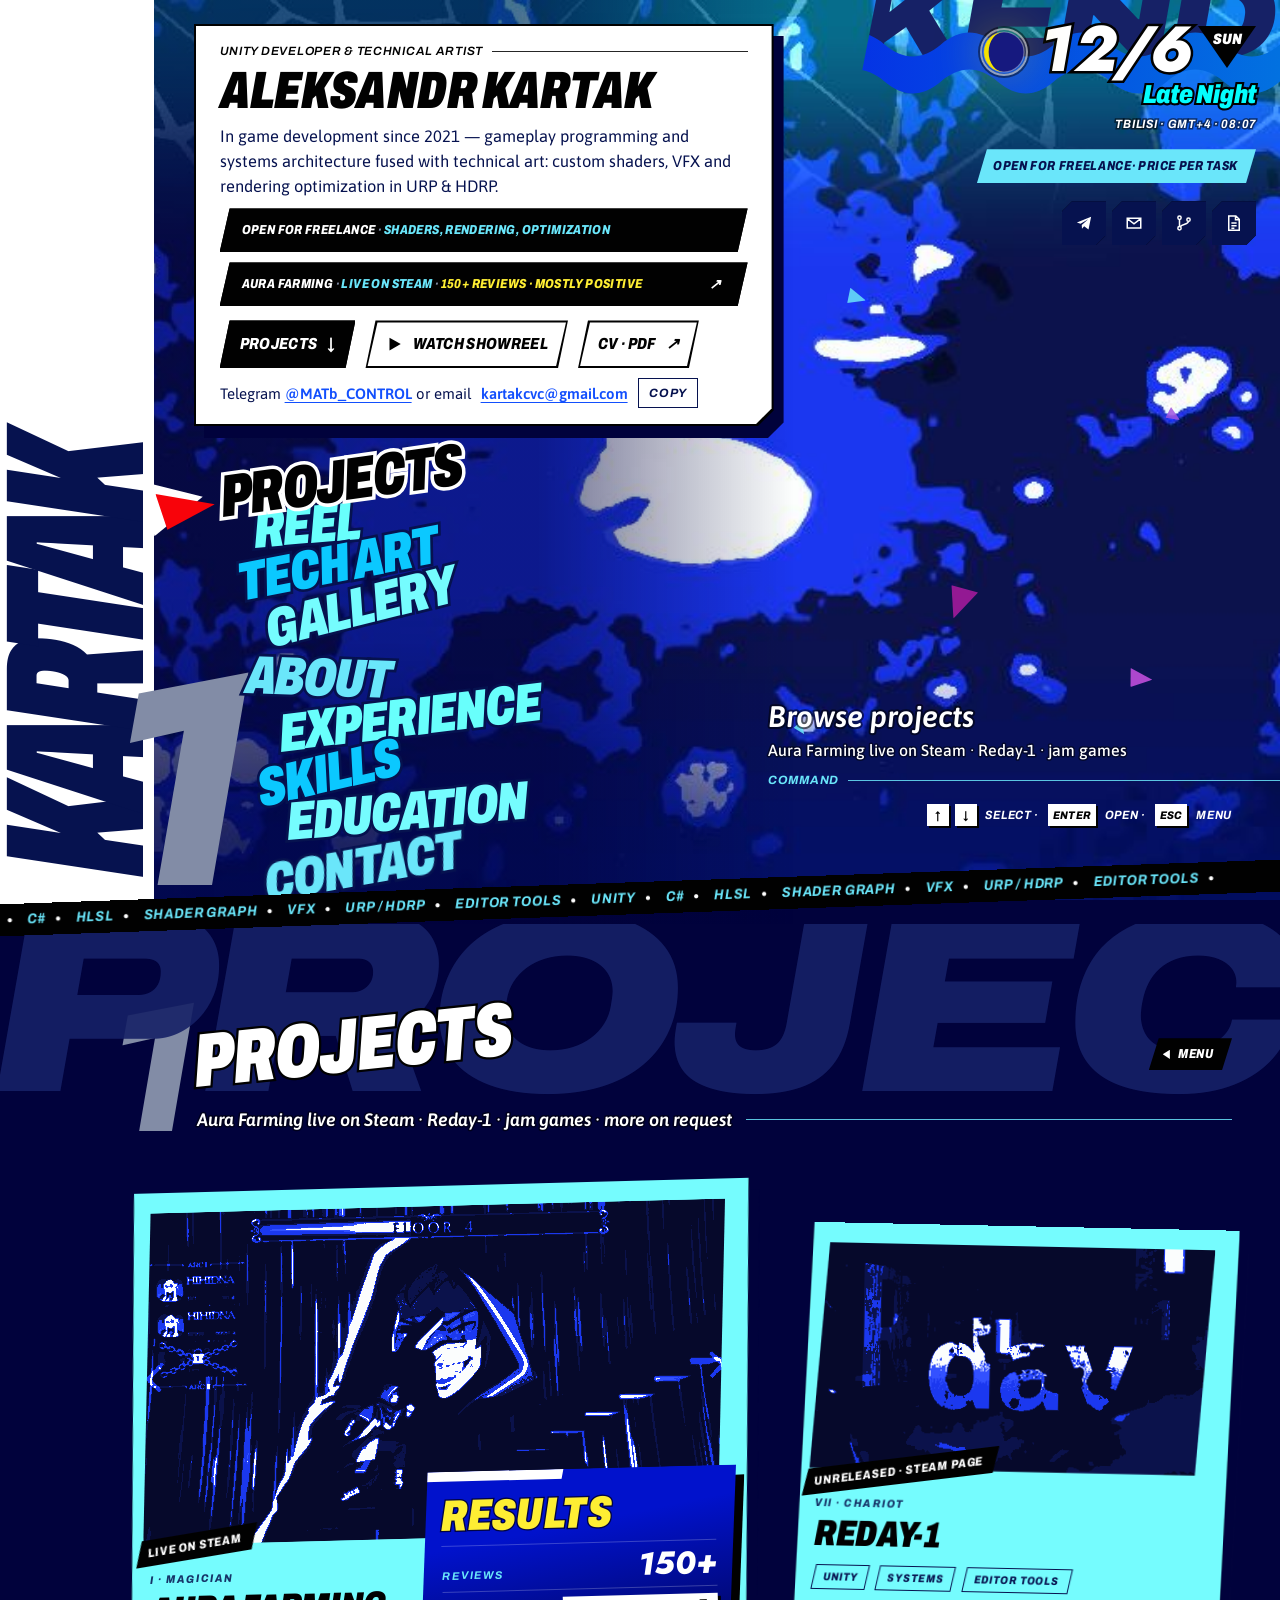
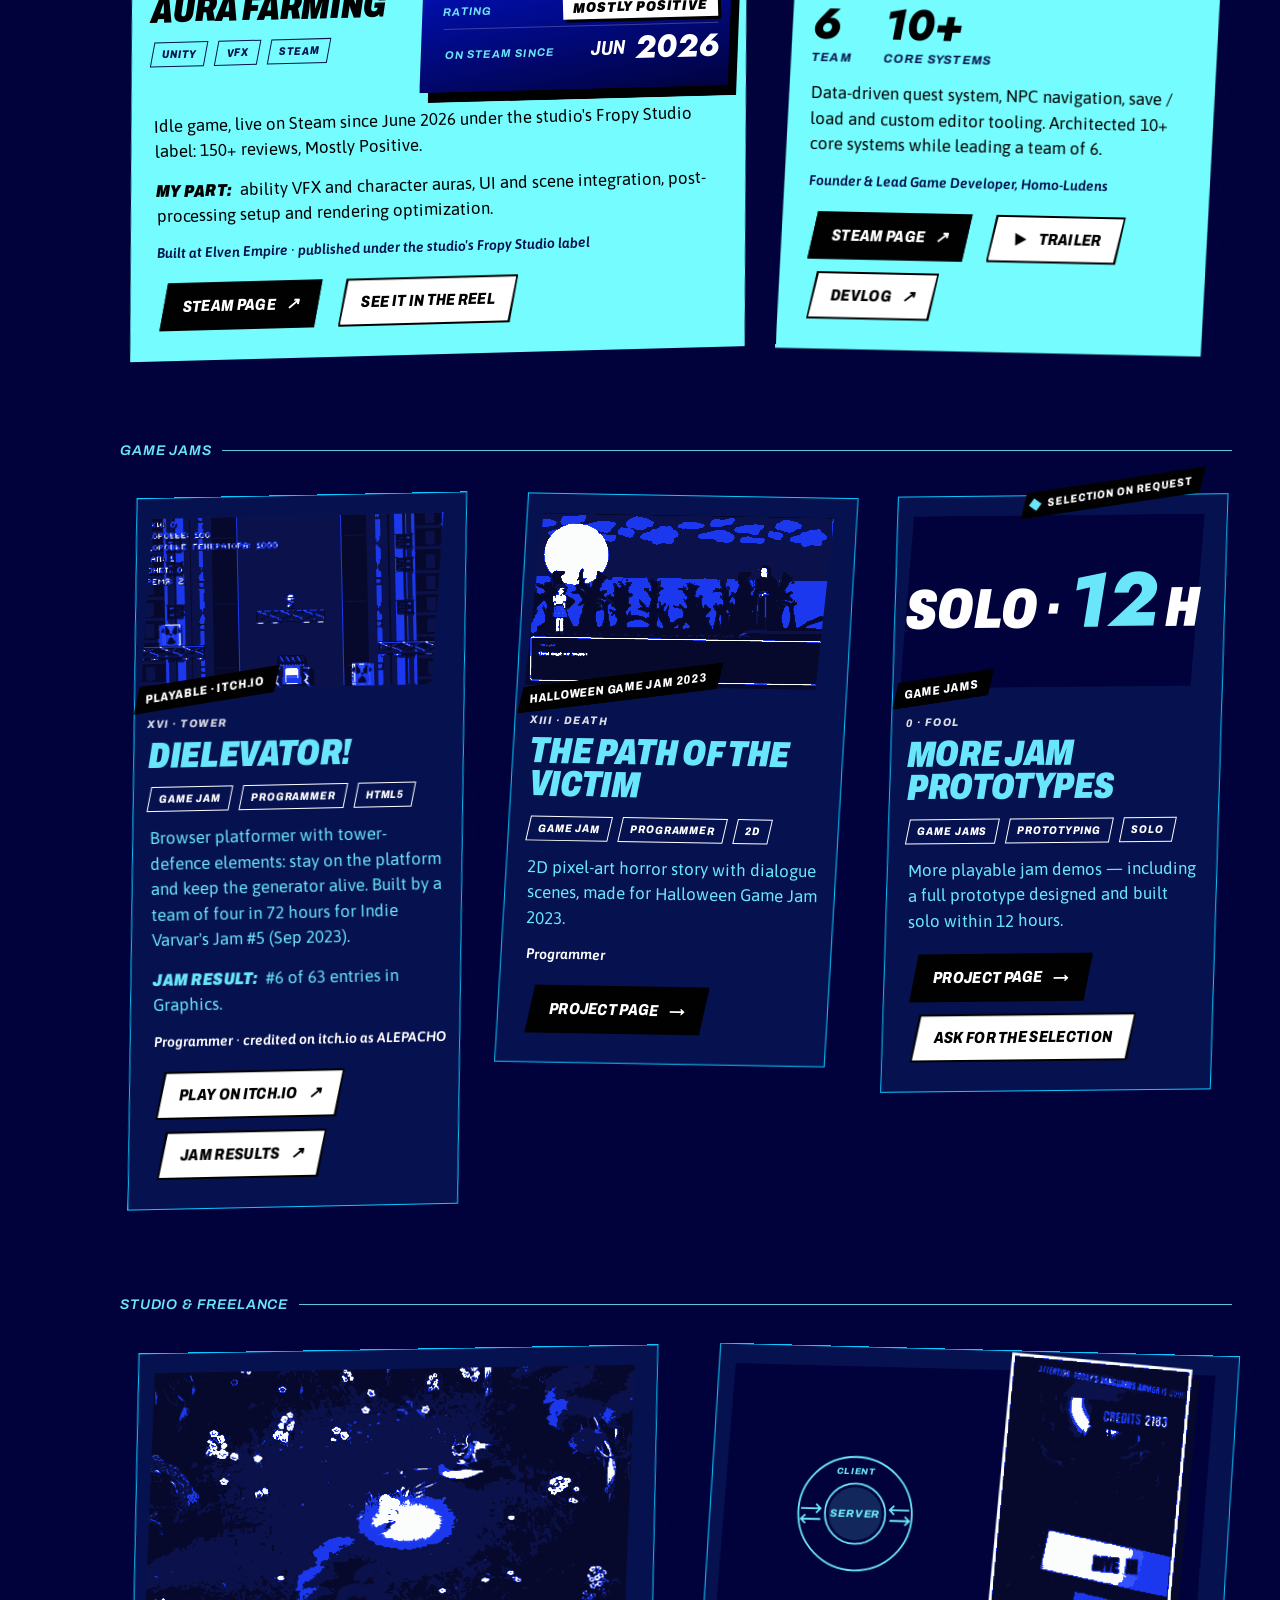
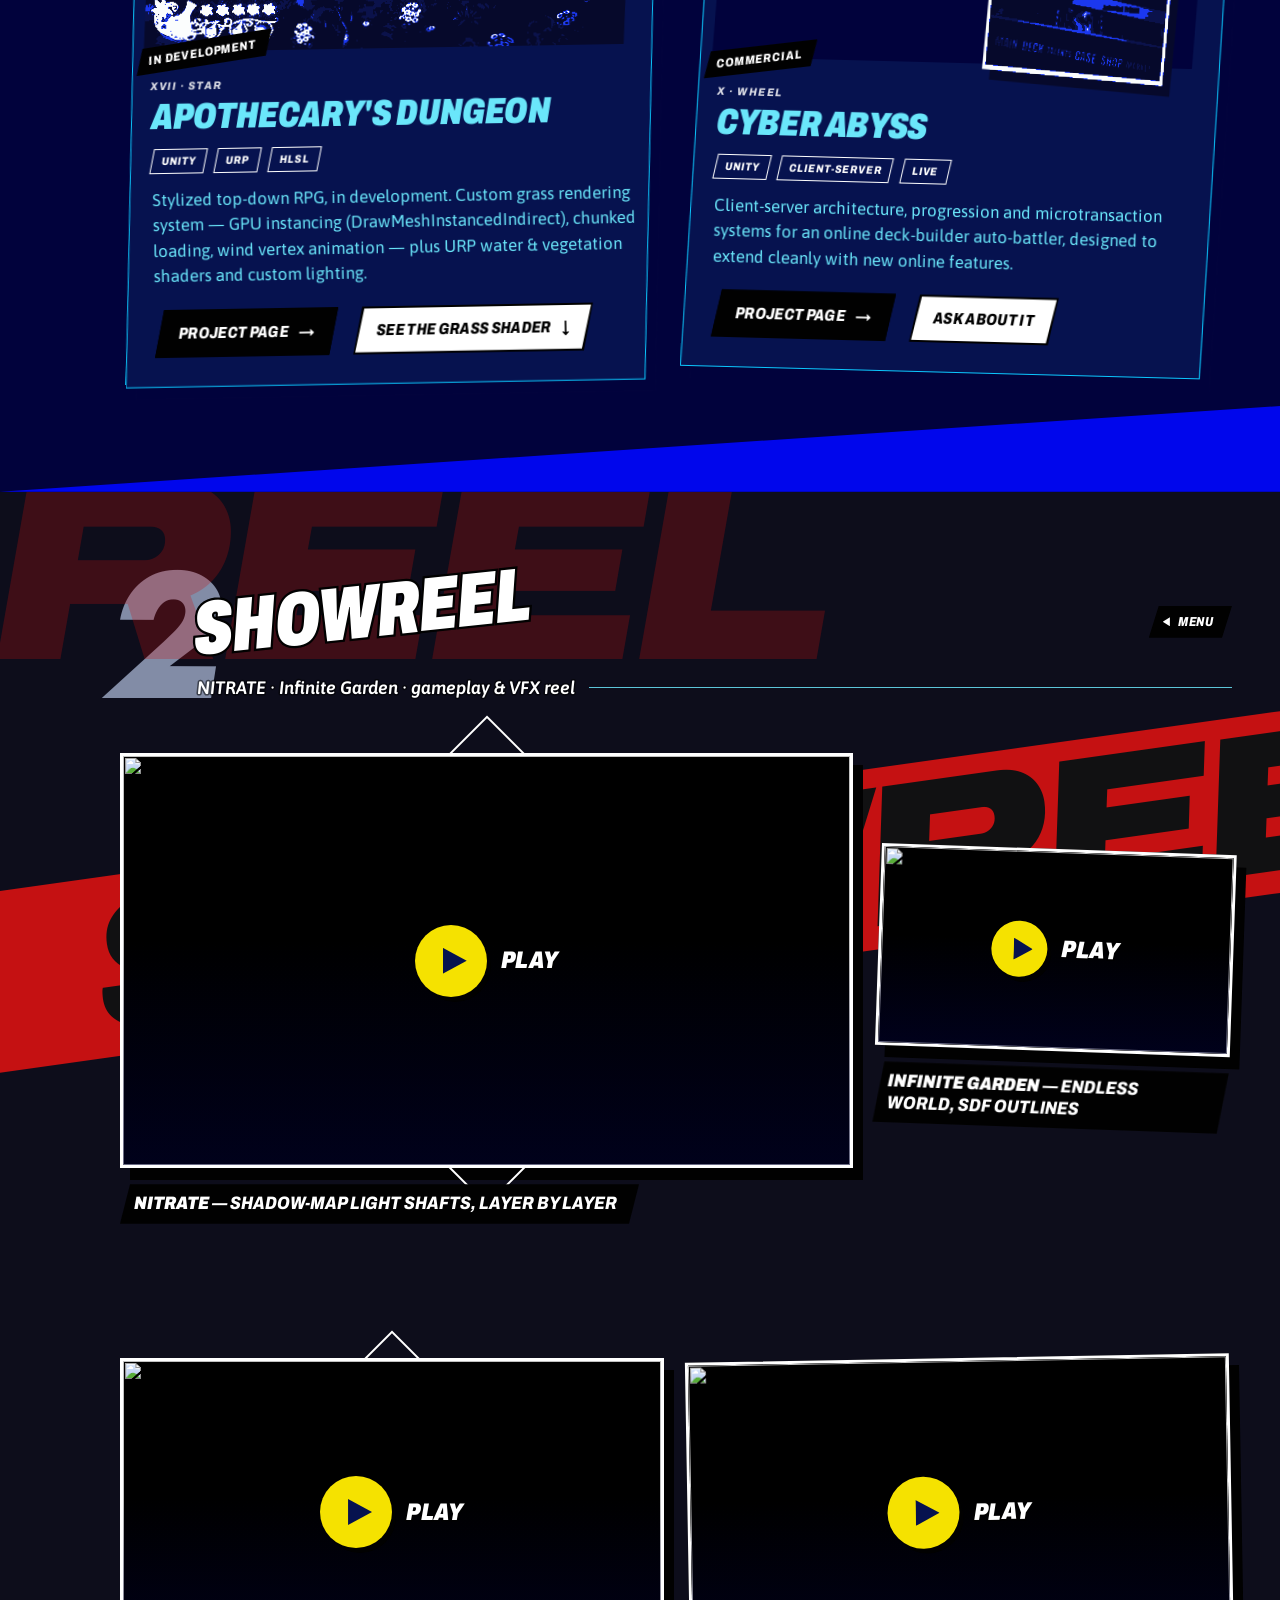
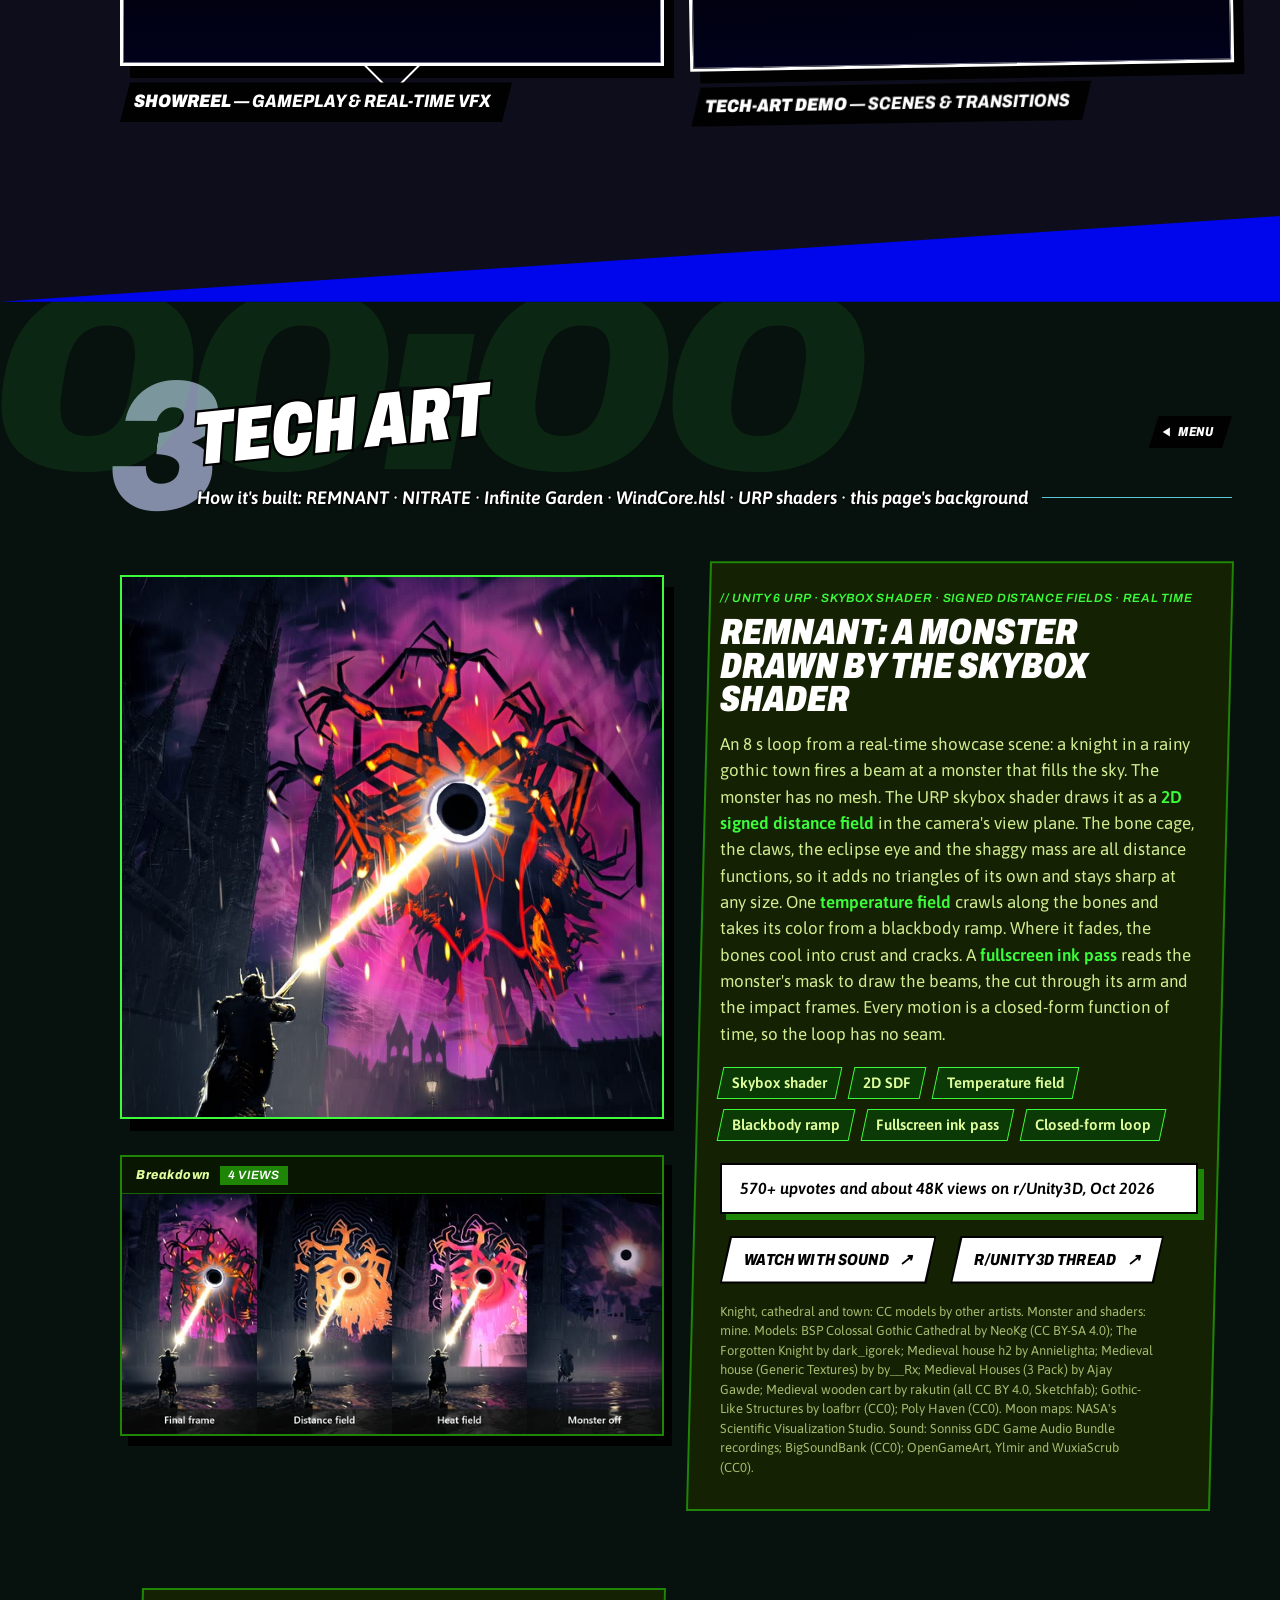
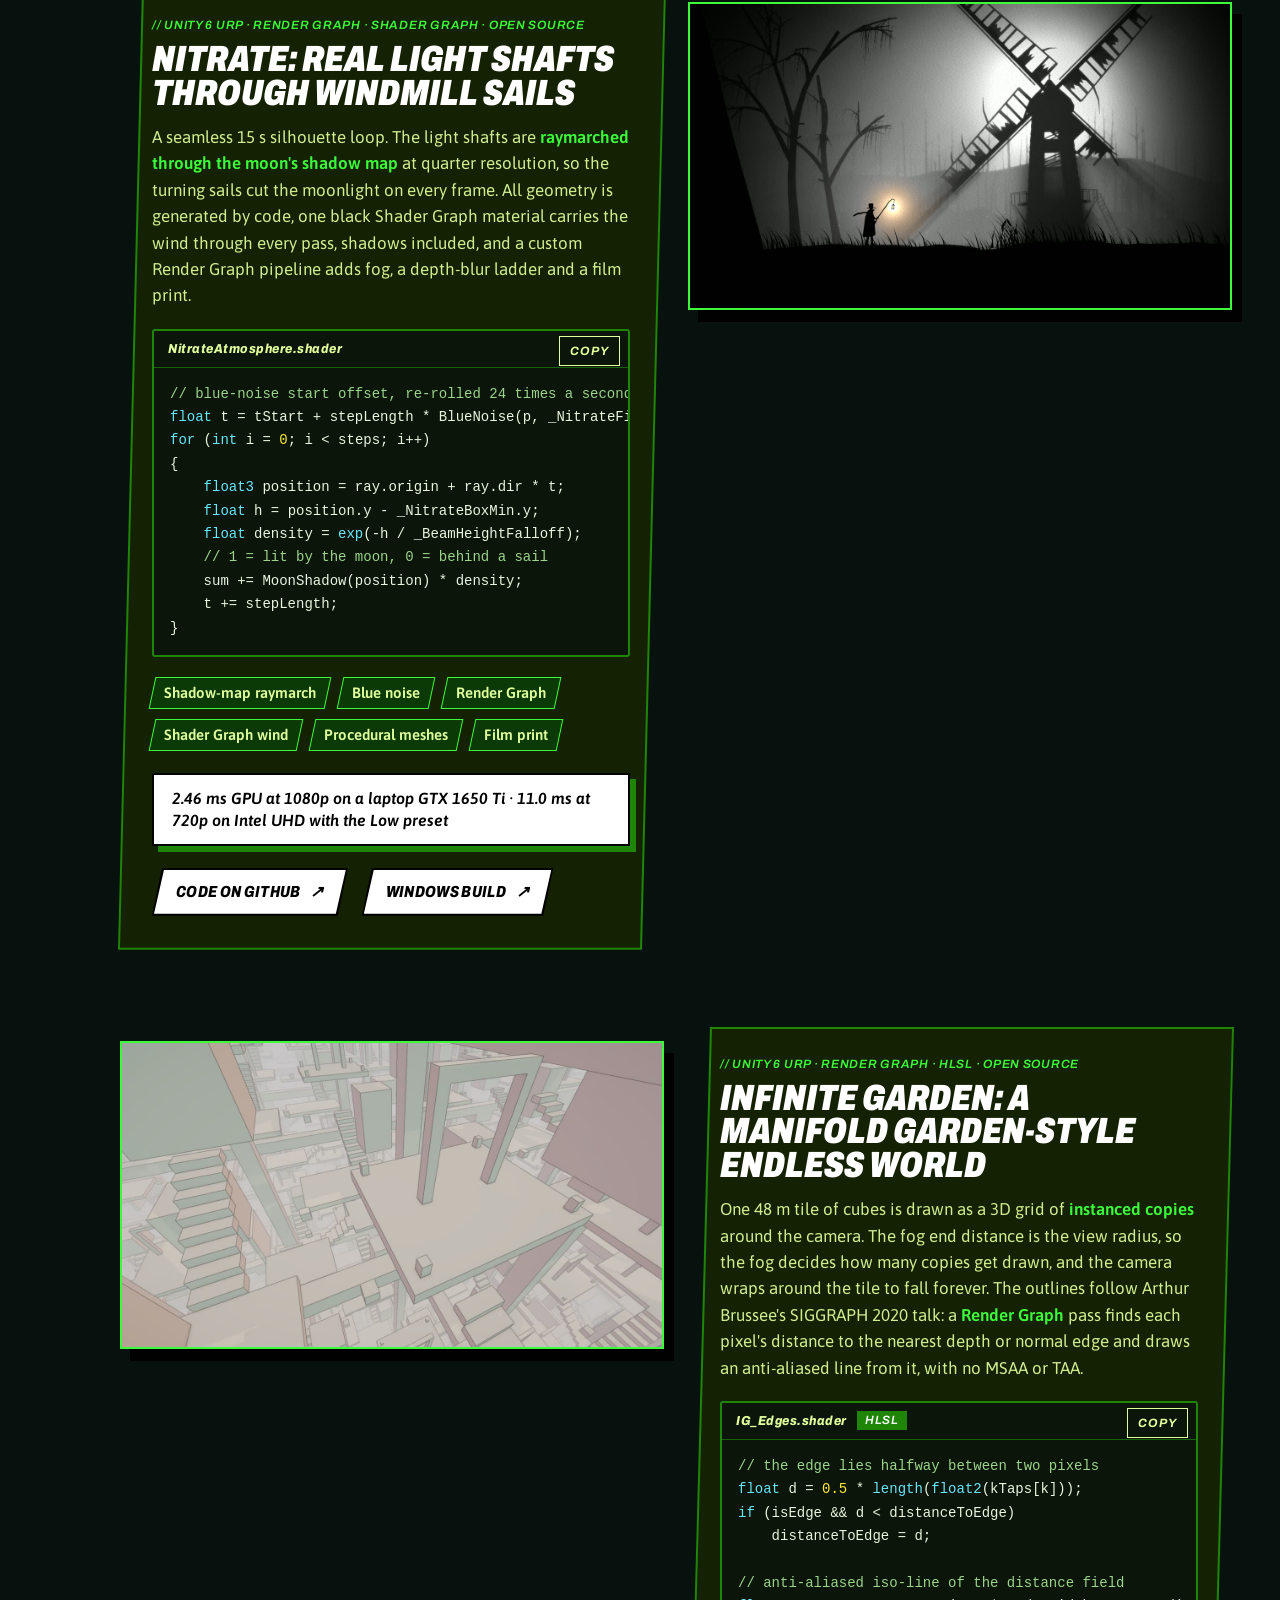
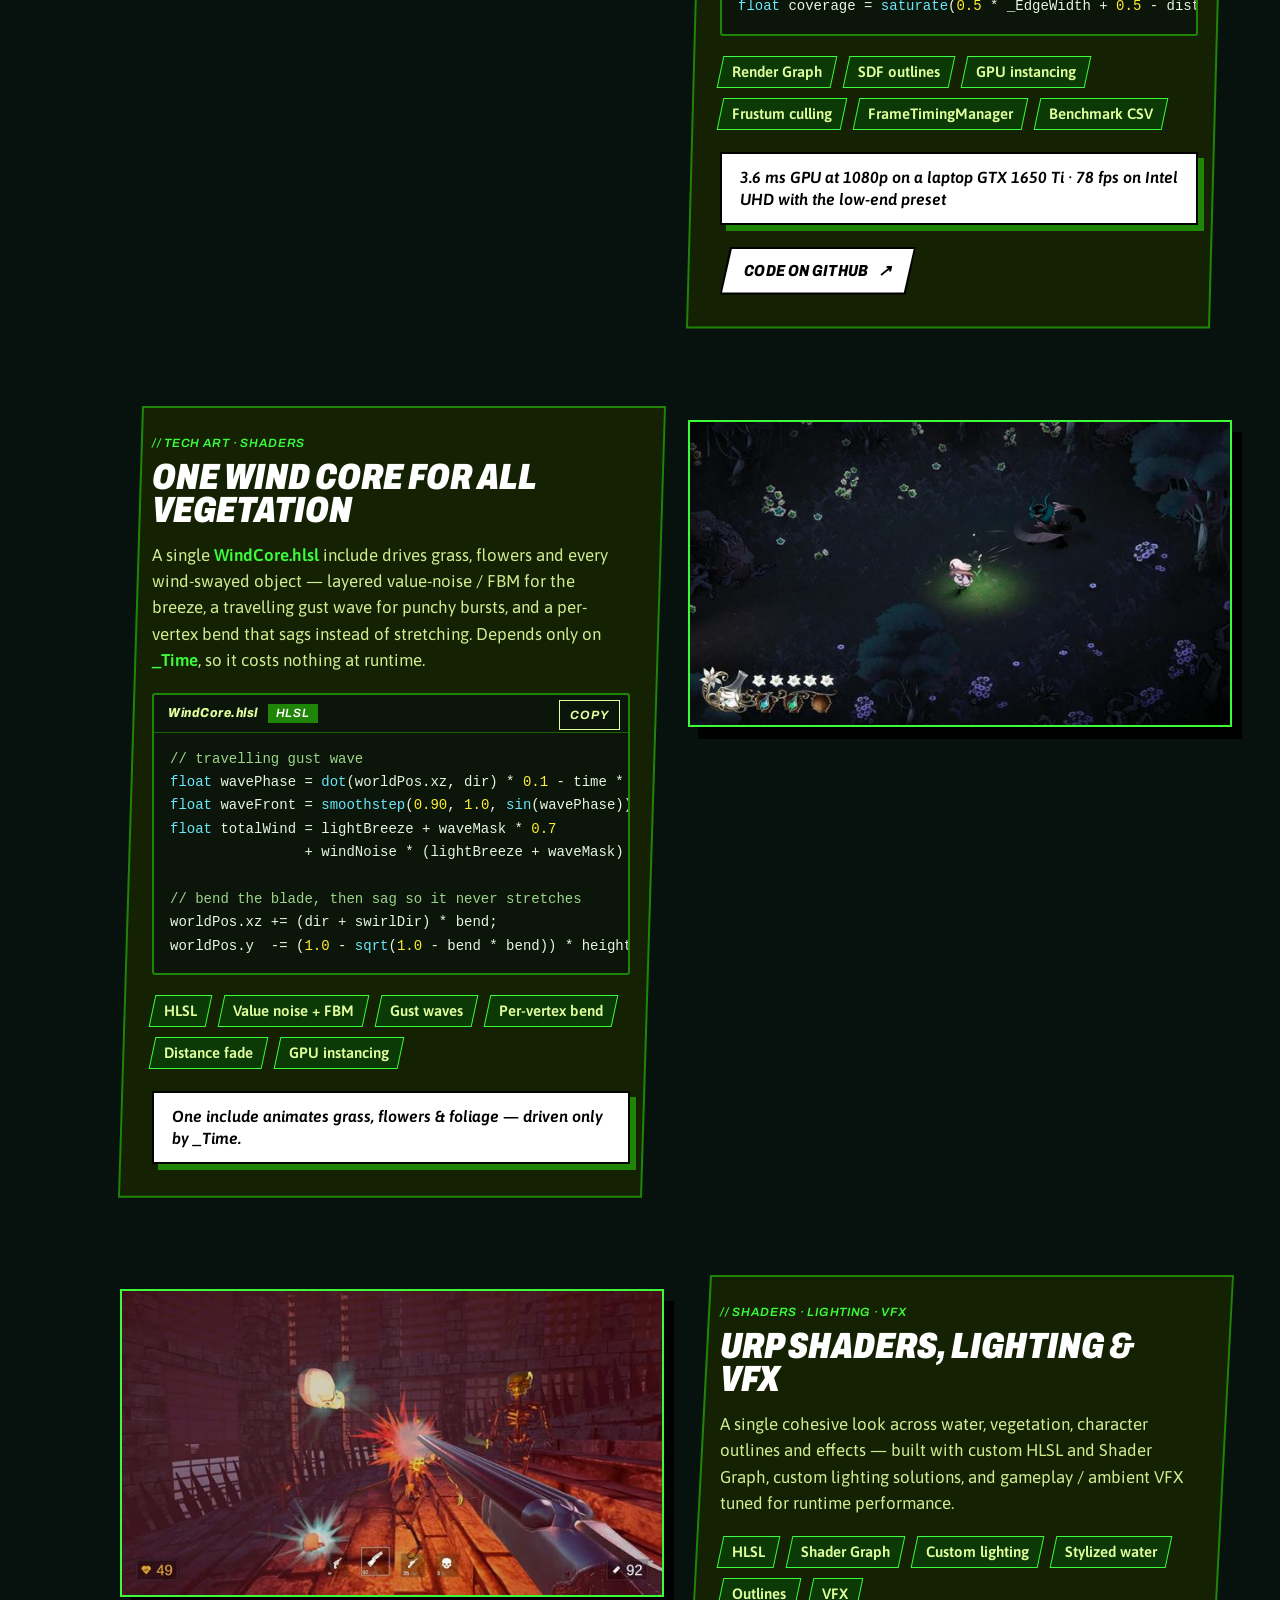
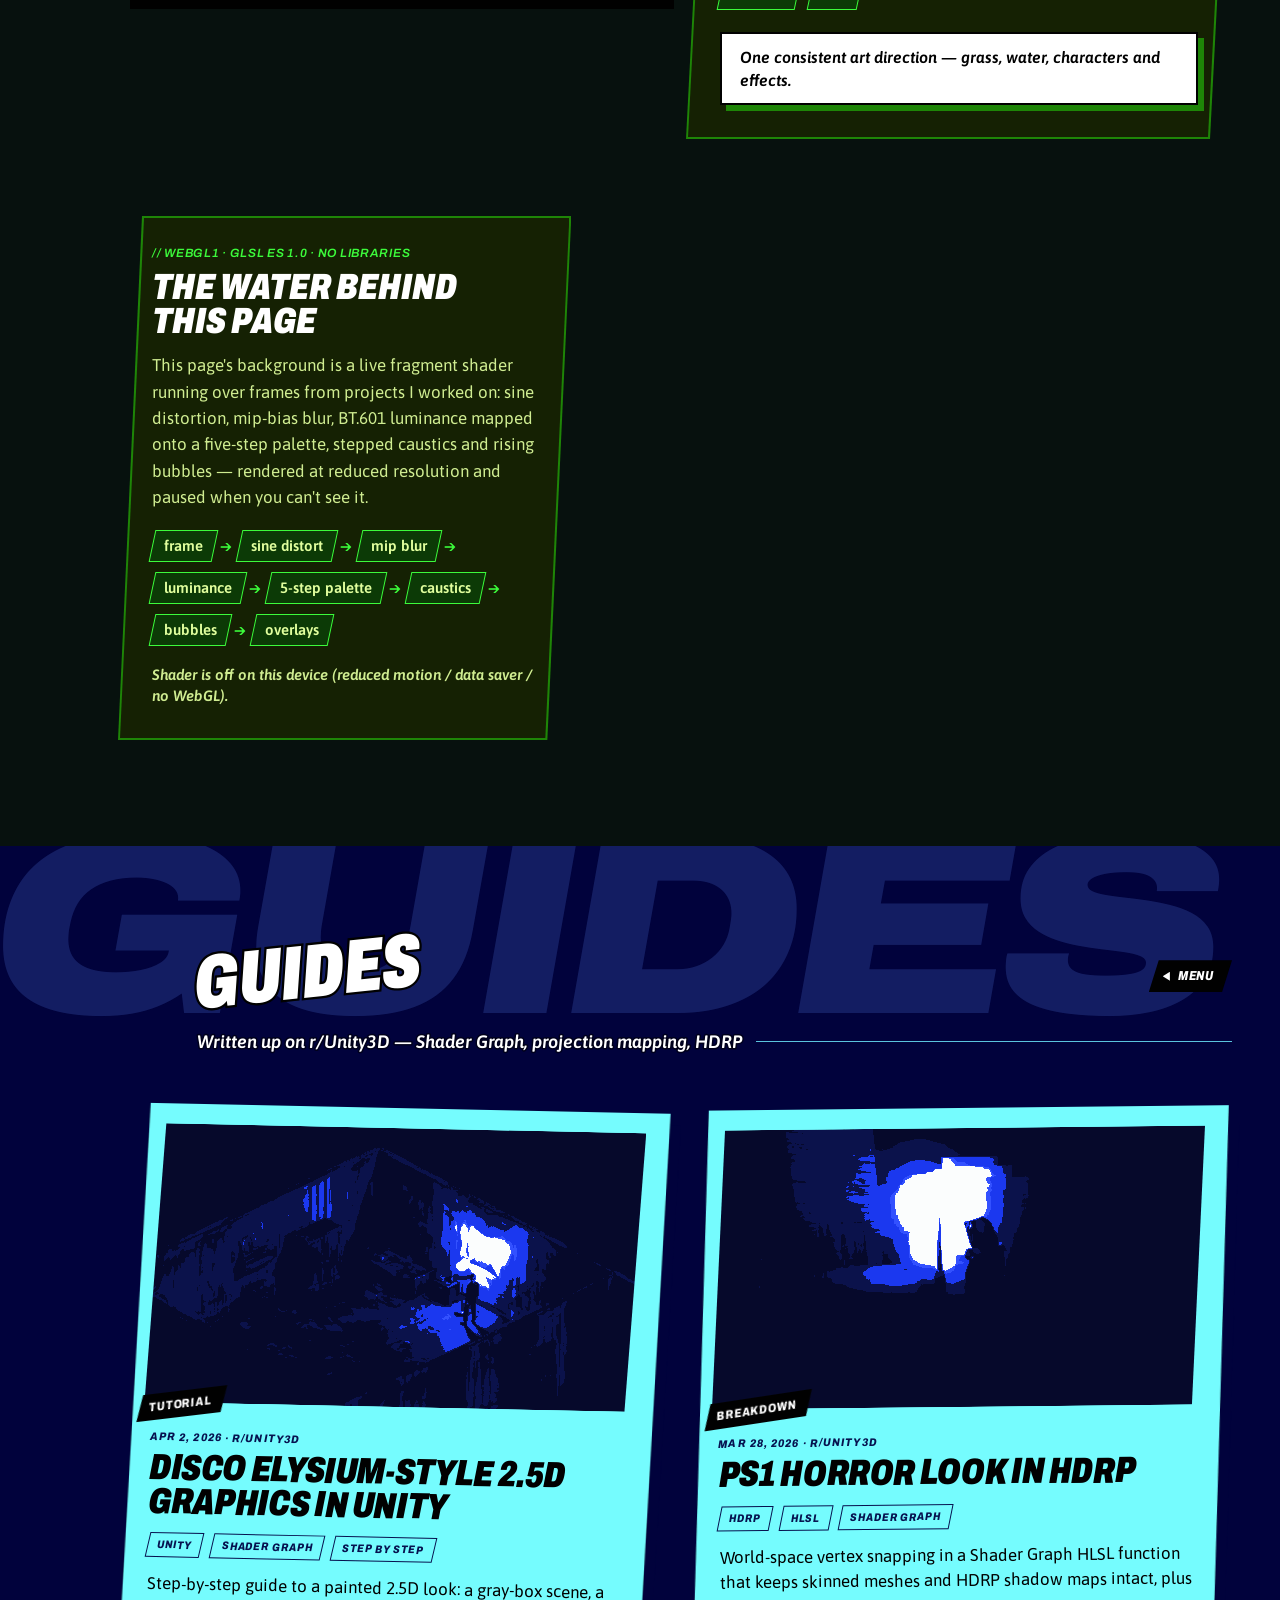
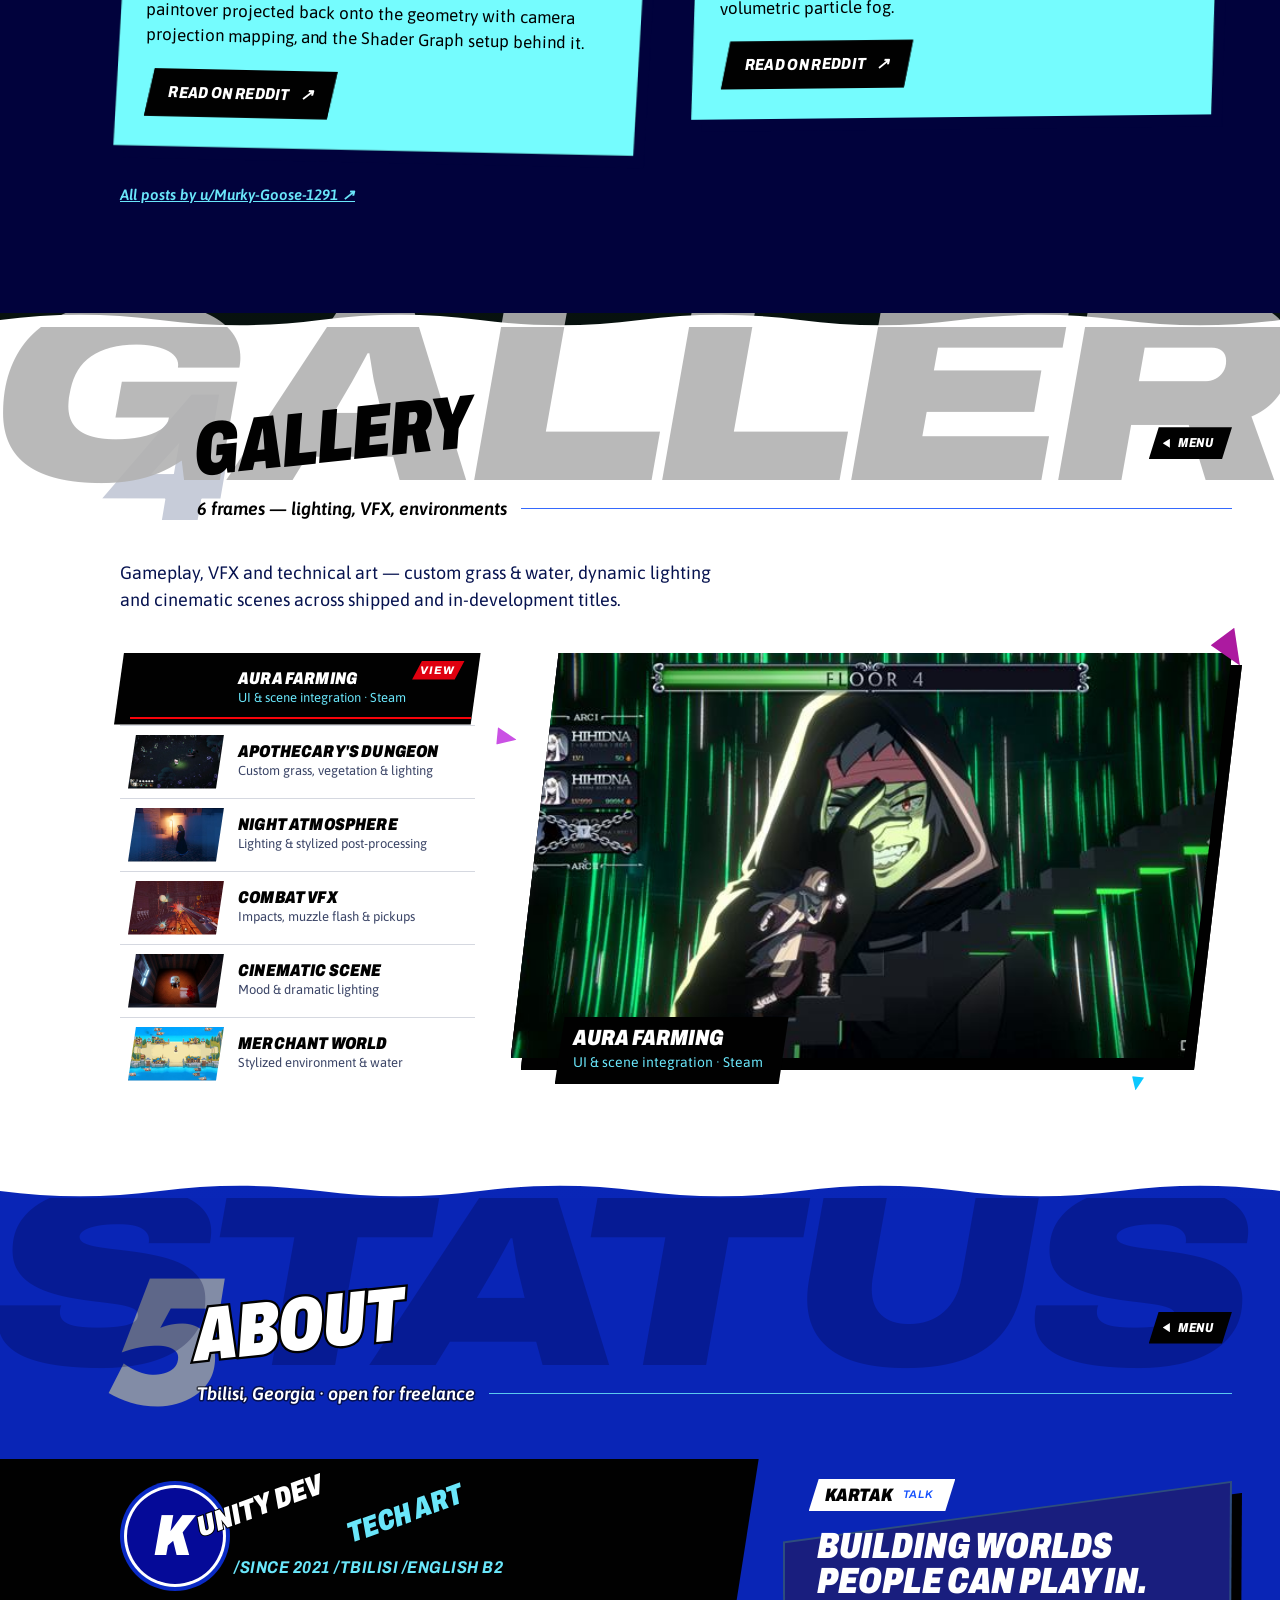
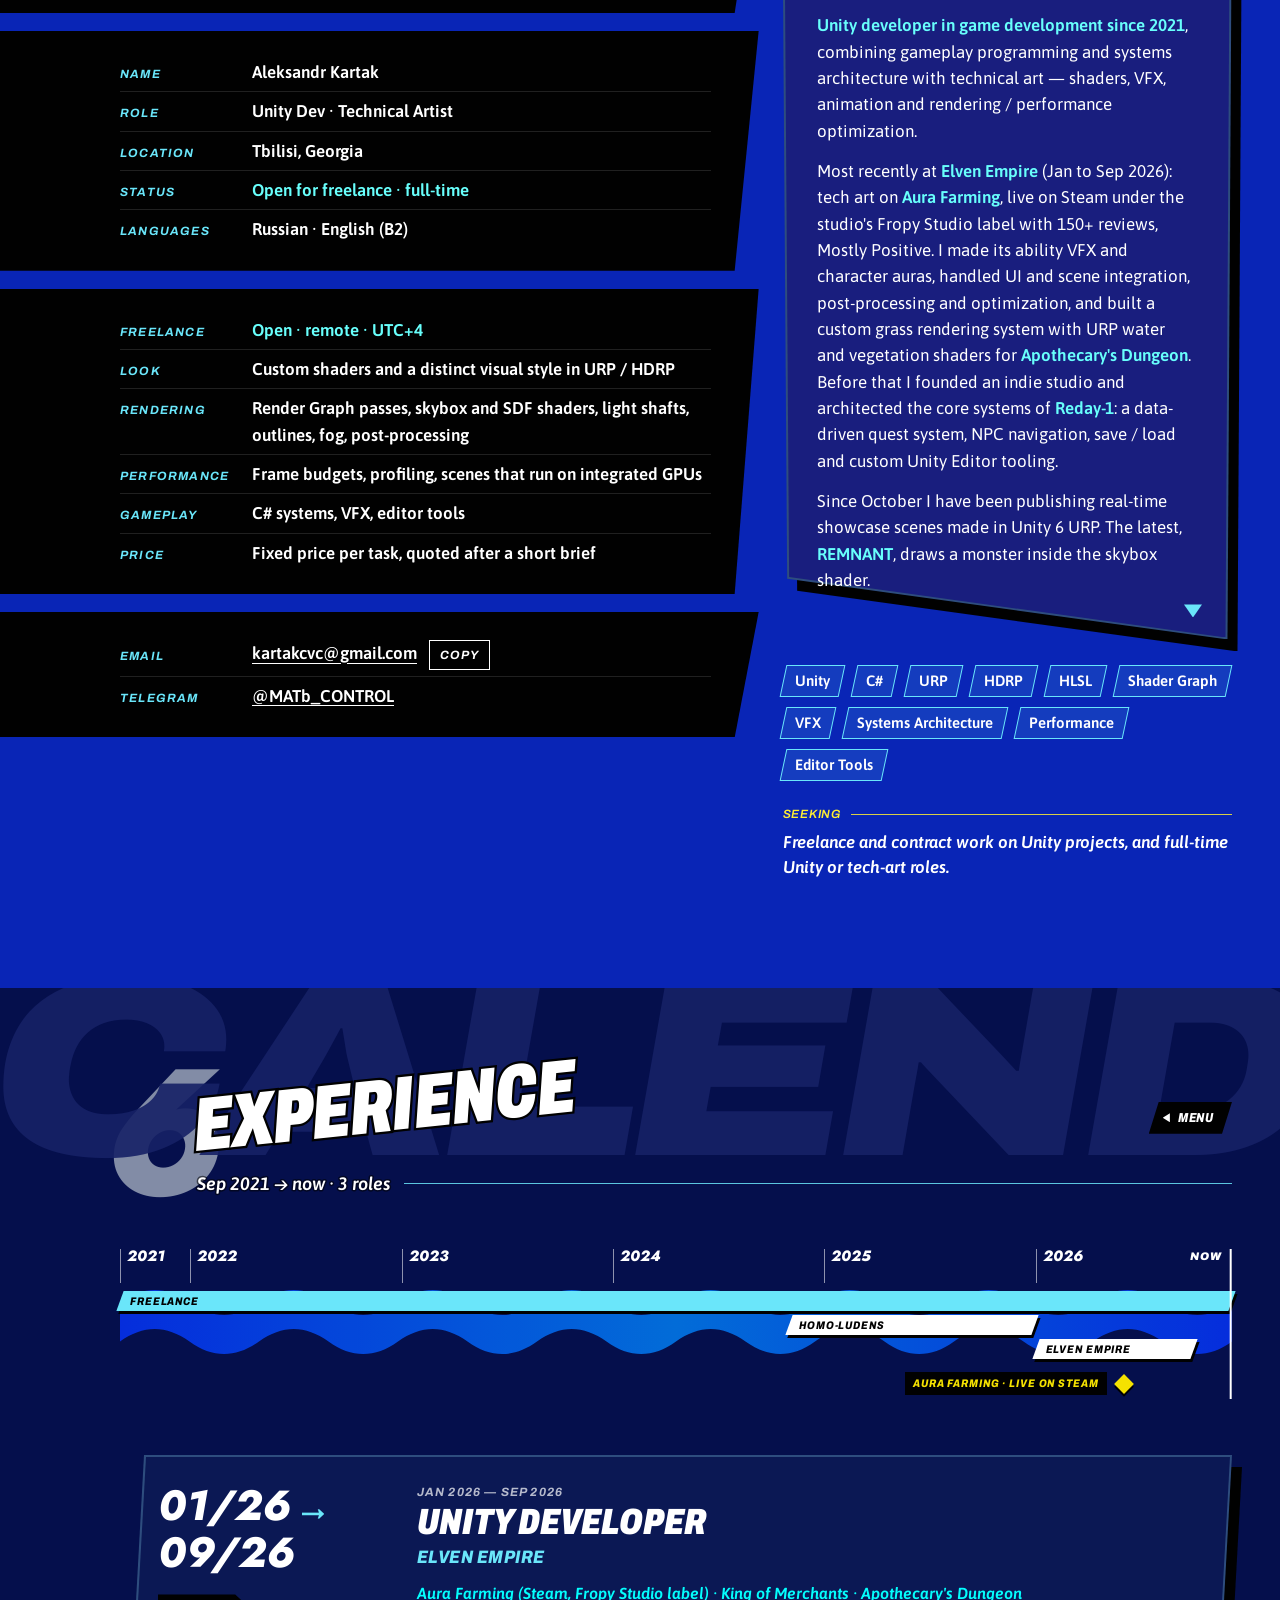
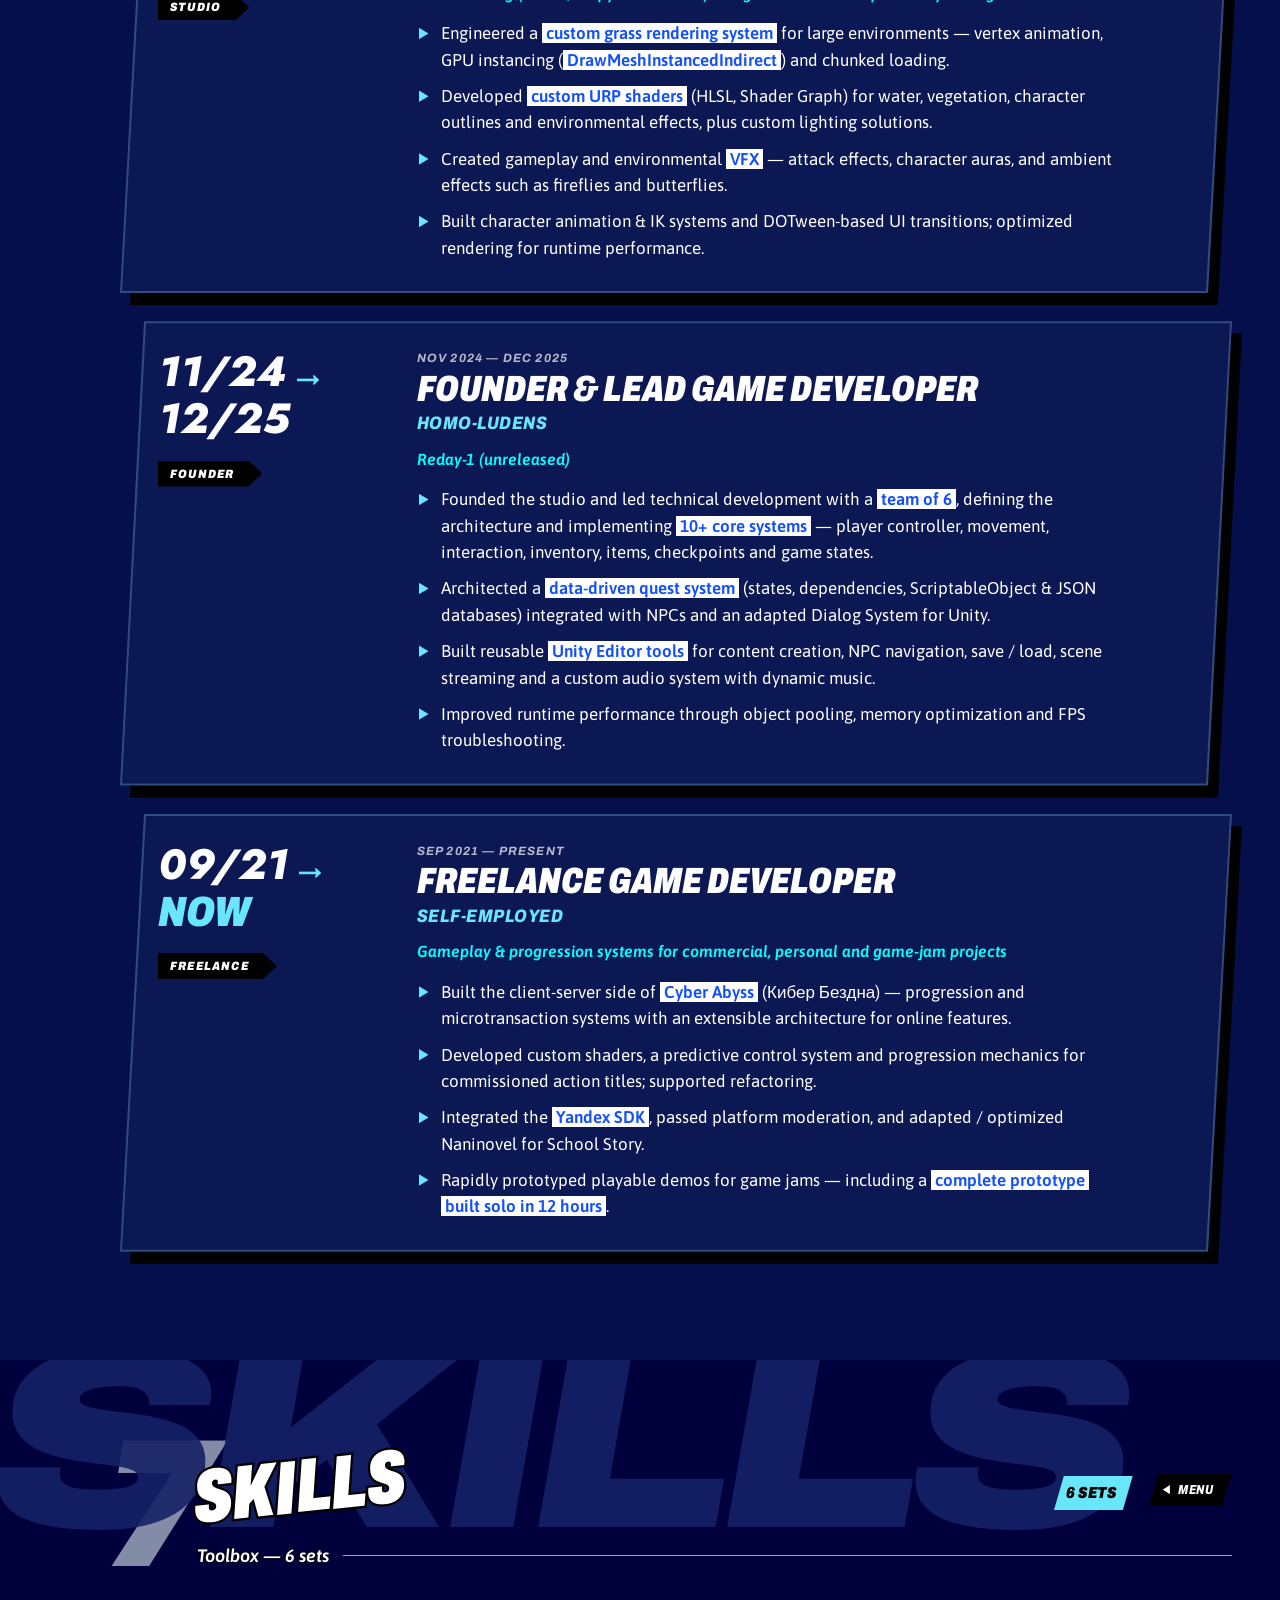
==== commit 37a37e80: "Remove hourly rate, price per task Co-Authored-By: Claude Opus 5.5 <noreply@anthropic.com>" ====
--- a/index.html
+++ b/index.html
@@ -57,7 +57,7 @@
 <div class="hud__cal" aria-hidden="true"><span class="hud__date" data-hud="date"></span><span class="hud__dow" data-hud="dow"></span><span class="hud__slot" data-hud="slot"></span></div>
 <button class="hud__moon" type="button" aria-pressed="false" aria-label="Moon. Toggle 00:00 mode"><svg viewBox="-22 -22 44 44" aria-hidden="true"><circle class="hud__moon-base" r="20"/><path class="hud__moon-lit" d=""/></svg><span class="hud__moon-t" aria-hidden="true">00:00</span></button>
 <p class="hud__tz">Tbilisi · GMT+4<span data-hud="tbs"></span></p>
-<p class="hud__status">Open for freelance<span class="hud__rr"> · from $25/h</span></p>
+<p class="hud__status">Open for freelance<span class="hud__rr"> · price per task</span></p>
 <ul class="hud__icons">
 <li><a class="btn btn--icon has-shape" href="https://t.me/MATb_CONTROL" target="_blank" rel="noopener" aria-label="Telegram @MATb_CONTROL (opens in new tab)"><span class="shape"></span><svg class="ico" aria-hidden="true"><use href="#i-tg"/></svg></a></li>
 <li><a class="btn btn--icon has-shape" href="mailto:kartakcvc@gmail.com" aria-label="Email kartakcvc@gmail.com"><span class="shape"></span><svg class="ico" aria-hidden="true"><use href="#i-mail"/></svg></a></li>
@@ -104,7 +104,7 @@
 <h1 id="h-name">Aleksandr Kartak</h1>
 <p class="idbox__lead">In game development since 2021 — gameplay programming and systems architecture fused with technical art: custom shaders, VFX and rendering optimization in URP &amp; HDRP.</p>
 <p class="idbox__short">Unity Developer &amp; Technical Artist — in game development since 2021.</p>
-<a data-goatcounter-click="hero-freelance" class="proofbar has-shape" href="#freelance"><span class="shape"></span><span class="proofbar__t">Open for freelance</span><span class="proofbar__sep"> · </span><span class="proofbar__s">shaders, rendering, optimization</span><span class="proofbar__sep"> · </span><span class="proofbar__n">from $25/h</span></a>
+<a data-goatcounter-click="hero-freelance" class="proofbar has-shape" href="#freelance"><span class="shape"></span><span class="proofbar__t">Open for freelance</span><span class="proofbar__sep"> · </span><span class="proofbar__s">shaders, rendering, optimization</span></a>
 <a class="proofbar has-shape" href="https://store.steampowered.com/app/4754800/Aura_Farming/" target="_blank" rel="noopener"><span class="shape"></span><span class="proofbar__t">Aura Farming</span><span class="proofbar__sep"> · </span><span class="proofbar__s">Live on Steam</span><span class="proofbar__sep"> · </span><span class="proofbar__n">150+ reviews · Mostly Positive</span><span class="proofbar__ext" aria-hidden="true">↗</span><span class="vh"> (opens in new tab)</span></a>
 <div class="idbox__cta">
 <a class="btn btn--cmd has-shape" href="#projects"><span class="shape"></span><span>Projects</span><span aria-hidden="true">↓</span></a>
@@ -121,7 +121,7 @@
 <li class="cmd" style="--i:2;--r:-5deg;--x:28px;--c:var(--aqua-2)"><a class="cmd__a" href="#reel" data-i="2" data-frame="3" data-tip="Watch the showreel" data-sub="NITRATE · Infinite Garden · gameplay &amp; VFX reel"><span class="cmd__cur"></span><span class="cmd__t">Reel</span></a></li>
 <li class="cmd" style="--i:3;--r:-11deg;--x:12px;--c:var(--aqua-3)"><a class="cmd__a" href="#tech-art" data-i="3" data-frame="3" data-tip="Read the shader breakdowns" data-sub="REMNANT · NITRATE · Infinite Garden · URP shaders"><span class="cmd__cur"></span><span class="cmd__t">Tech art</span></a></li>
 <li class="cmd" style="--i:4;--r:-14deg;--x:40px;--c:var(--aqua-card)"><a class="cmd__a" href="#gallery" data-i="4" data-frame="4" data-tip="View screenshots" data-sub="6 frames: lighting, VFX, environments"><span class="cmd__cur"></span><span class="cmd__t">Gallery</span></a></li>
-<li class="cmd" style="--i:5;--r:2deg;--x:20px;--c:var(--aqua)"><a class="cmd__a" href="#about" data-i="5" data-frame="6" data-tip="Check status" data-sub="Tbilisi, Georgia · open for freelance · from $25/h"><span class="cmd__cur"></span><span class="cmd__t">About</span></a></li>
+<li class="cmd" style="--i:5;--r:2deg;--x:20px;--c:var(--aqua)"><a class="cmd__a" href="#about" data-i="5" data-frame="6" data-tip="Check status" data-sub="Tbilisi, Georgia · open for freelance"><span class="cmd__cur"></span><span class="cmd__t">About</span></a></li>
 <li class="cmd" style="--i:6;--r:-7deg;--x:52px;--c:var(--aqua-2)"><a class="cmd__a" href="#experience" data-i="6" data-frame="1" data-tip="Review experience" data-sub="Sep 2021 → now · 3 roles"><span class="cmd__cur"></span><span class="cmd__t">Experience</span></a></li>
 <li class="cmd" style="--i:7;--r:-13deg;--x:30px;--c:var(--aqua-3)"><a class="cmd__a" href="#skills" data-i="7" data-frame="3" data-tip="See the toolbox" data-sub="C# · Unity · HLSL · Shader Graph · VFX · tools"><span class="cmd__cur"></span><span class="cmd__t">Skills</span></a></li>
 <li class="cmd" style="--i:8;--r:-5deg;--x:60px;--c:var(--aqua-card)"><a class="cmd__a" href="#education" data-i="8" data-frame="4" data-tip="Education &amp; languages" data-sub="Master's · Bachelor · English B2"><span class="cmd__cur"></span><span class="cmd__t">Education</span></a></li>
@@ -452,7 +452,7 @@
 <section id="about" class="sec sec--about" data-mode="blue" data-frame="6" aria-labelledby="h-about">
 <div class="sec__deco" aria-hidden="true"><span class="sh__idx">5</span><span class="sh__wm rv" data-rv="wm">Status</span></div>
 <div class="sec__in">
-<header class="sh"><h2 id="h-about" class="rv" data-rv="h2" tabindex="-1">About</h2><p class="sh__tip">Tbilisi, Georgia · open for freelance · from $25/h<span class="rule"></span></p><a class="sh__menu" href="#menu" data-open="pause" aria-haspopup="dialog"><span class="tri tri--l"></span>Menu</a></header>
+<header class="sh"><h2 id="h-about" class="rv" data-rv="h2" tabindex="-1">About</h2><p class="sh__tip">Tbilisi, Georgia · open for freelance<span class="rule"></span></p><a class="sh__menu" href="#menu" data-open="pause" aria-haspopup="dialog"><span class="tri tri--l"></span>Menu</a></header>
 <div class="about">
 <div class="about__bars">
 <div class="bar bar--id rv" data-rv="panel">
@@ -473,7 +473,7 @@
 <div><dt>Rendering</dt><dd>Render Graph passes, skybox and SDF shaders, light shafts, outlines, fog, post-processing</dd></div>
 <div><dt>Performance</dt><dd>Frame budgets, profiling, scenes that run on integrated GPUs</dd></div>
 <div><dt>Gameplay</dt><dd>C# systems, VFX, editor tools</dd></div>
-<div><dt>Rate</dt><dd>$25/h, or a fixed price for small tasks</dd></div>
+<div><dt>Price</dt><dd>Fixed price per task, quoted after a short brief</dd></div>
 </dl>
 <dl class="bar bar--contact rv" data-rv="panel">
 <div><dt>Email</dt><dd><a data-goatcounter-click="contact-email" href="mailto:kartakcvc@gmail.com">kartakcvc@gmail.com</a> <button class="btn--copy" type="button" data-copy="kartakcvc@gmail.com" data-announce="Email copied" hidden>Copy</button></dd></div>
@@ -614,7 +614,7 @@
 <div class="fin__sig">
 <p class="micro fin__eyebrow">Let's build something<span class="rule"></span></p>
 <h2 id="h-contact" tabindex="-1"><span class="fin__l1">Have a game in mind?</span> <span class="fin__l2">Let's talk.</span></h2>
-<p class="fin__body">Open for freelance and contract work on Unity projects, from $25/h, and for full-time roles. The fastest way to reach me is Telegram or email.</p>
+<p class="fin__body">Open for freelance and contract work on Unity projects, and for full-time roles. The fastest way to reach me is Telegram or email.</p>
 </div>
 <ul class="fin__cmds">
 <li class="fcmd fcmd--main is-sel" style="--i:1;--r:-6deg"><a class="fcmd__a has-shape" href="https://t.me/MATb_CONTROL" target="_blank" rel="noopener"><span class="shape"></span><span class="fcmd__cur"></span><span class="fcmd__t">Telegram</span> <span class="fcmd__d">@MATb_CONTROL</span><span class="vh"> (opens in new tab)</span></a></li>
